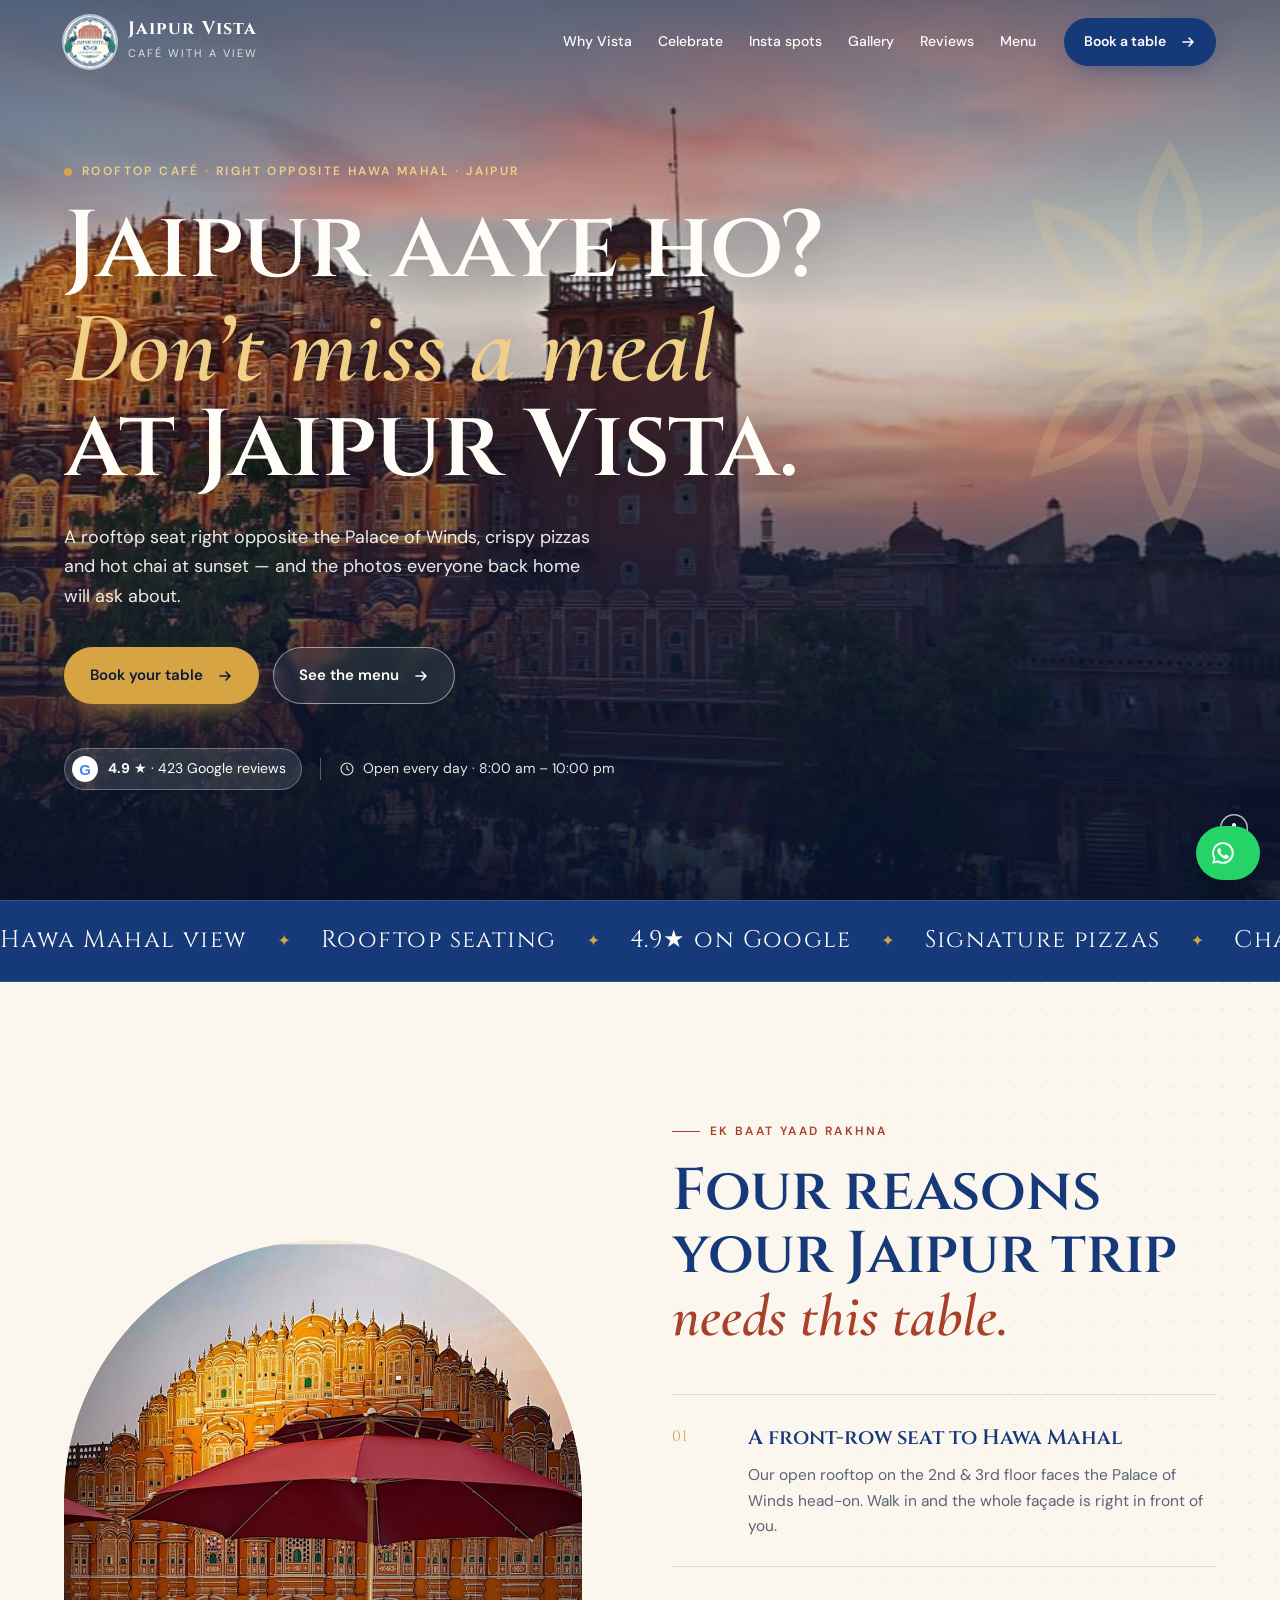
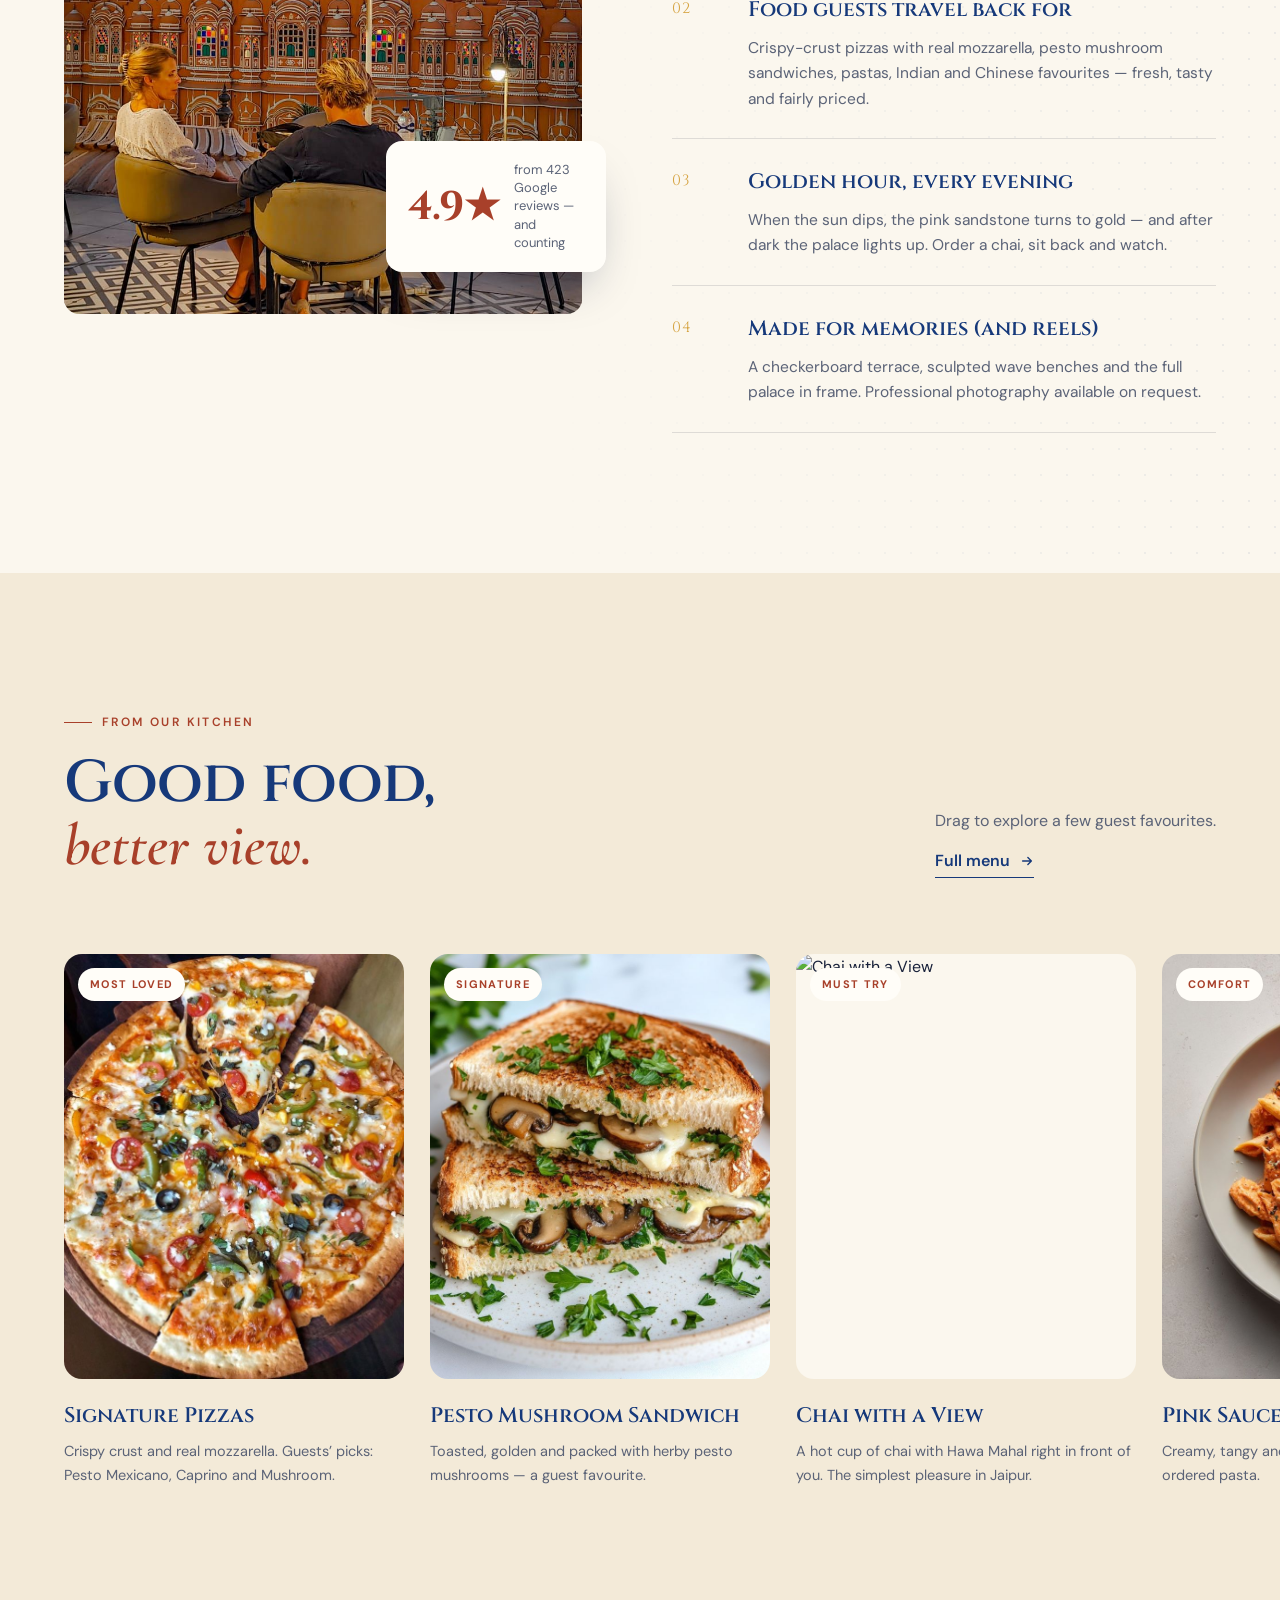
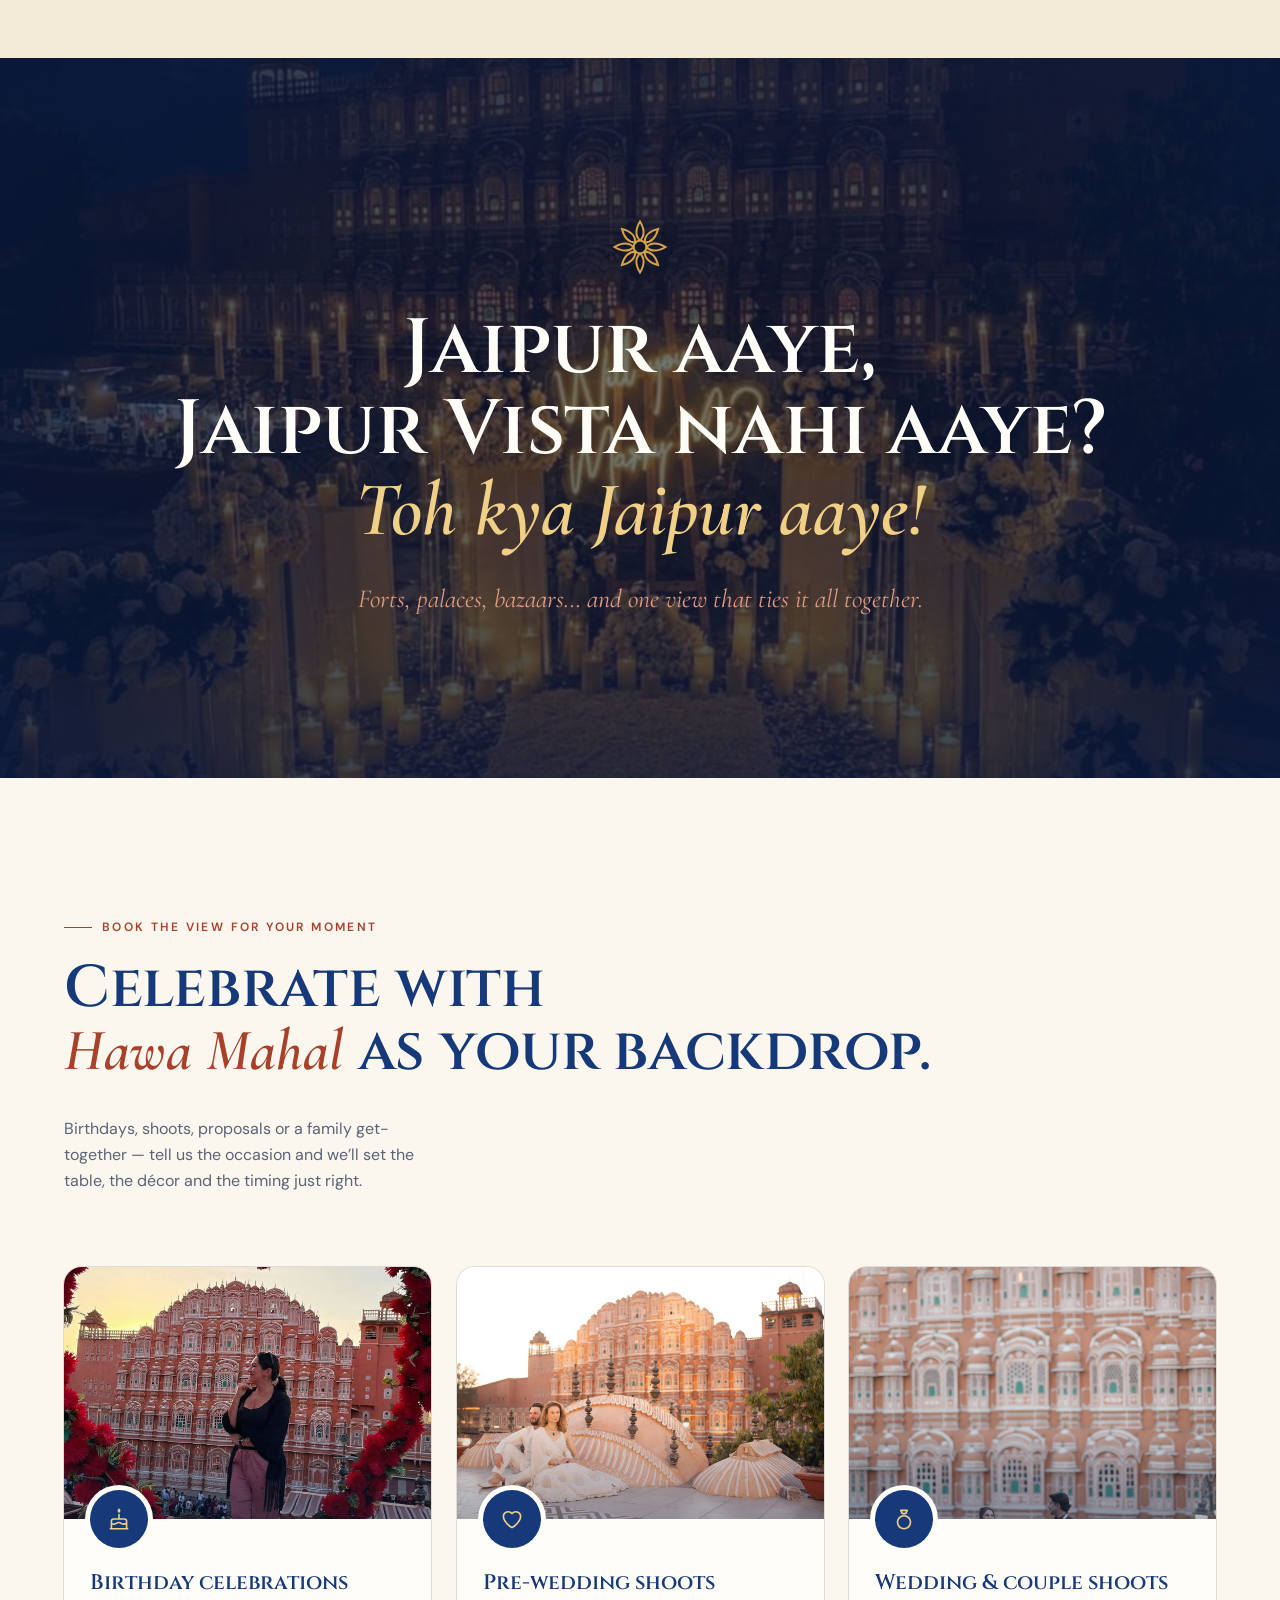
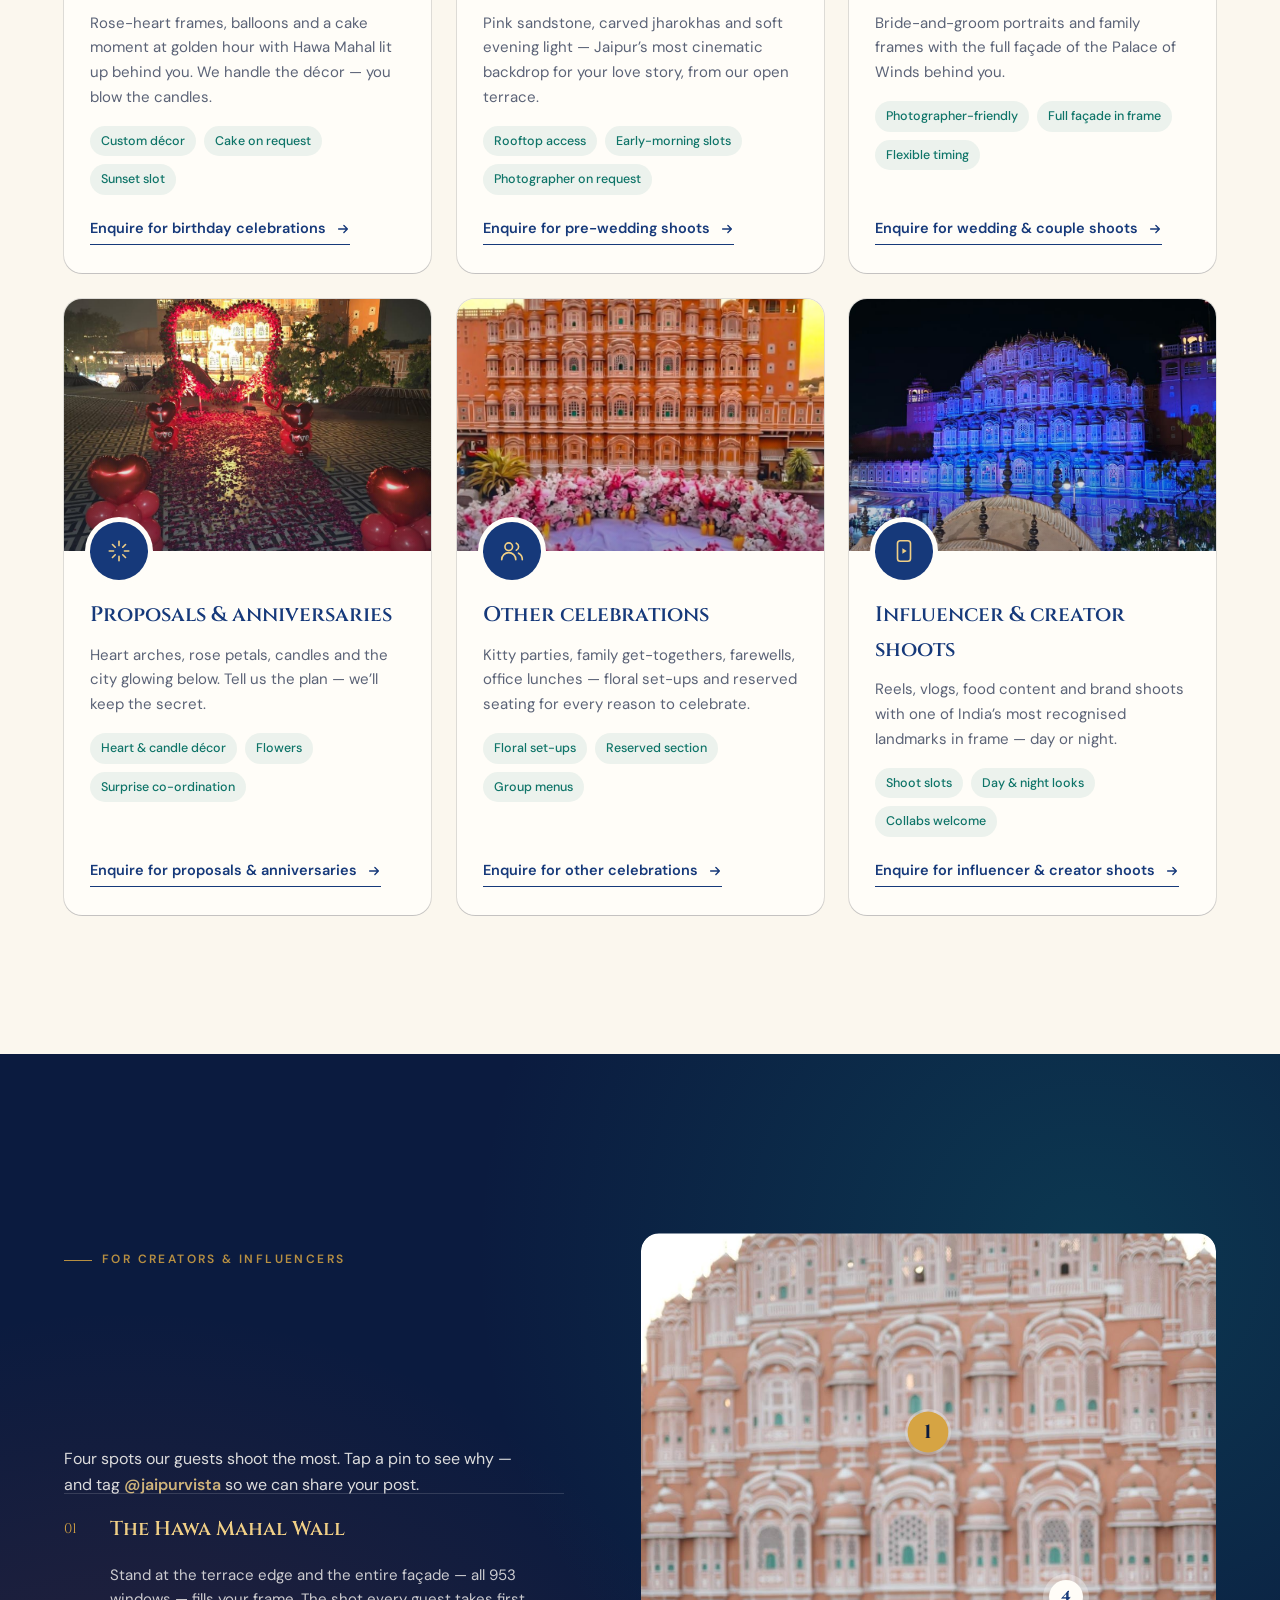
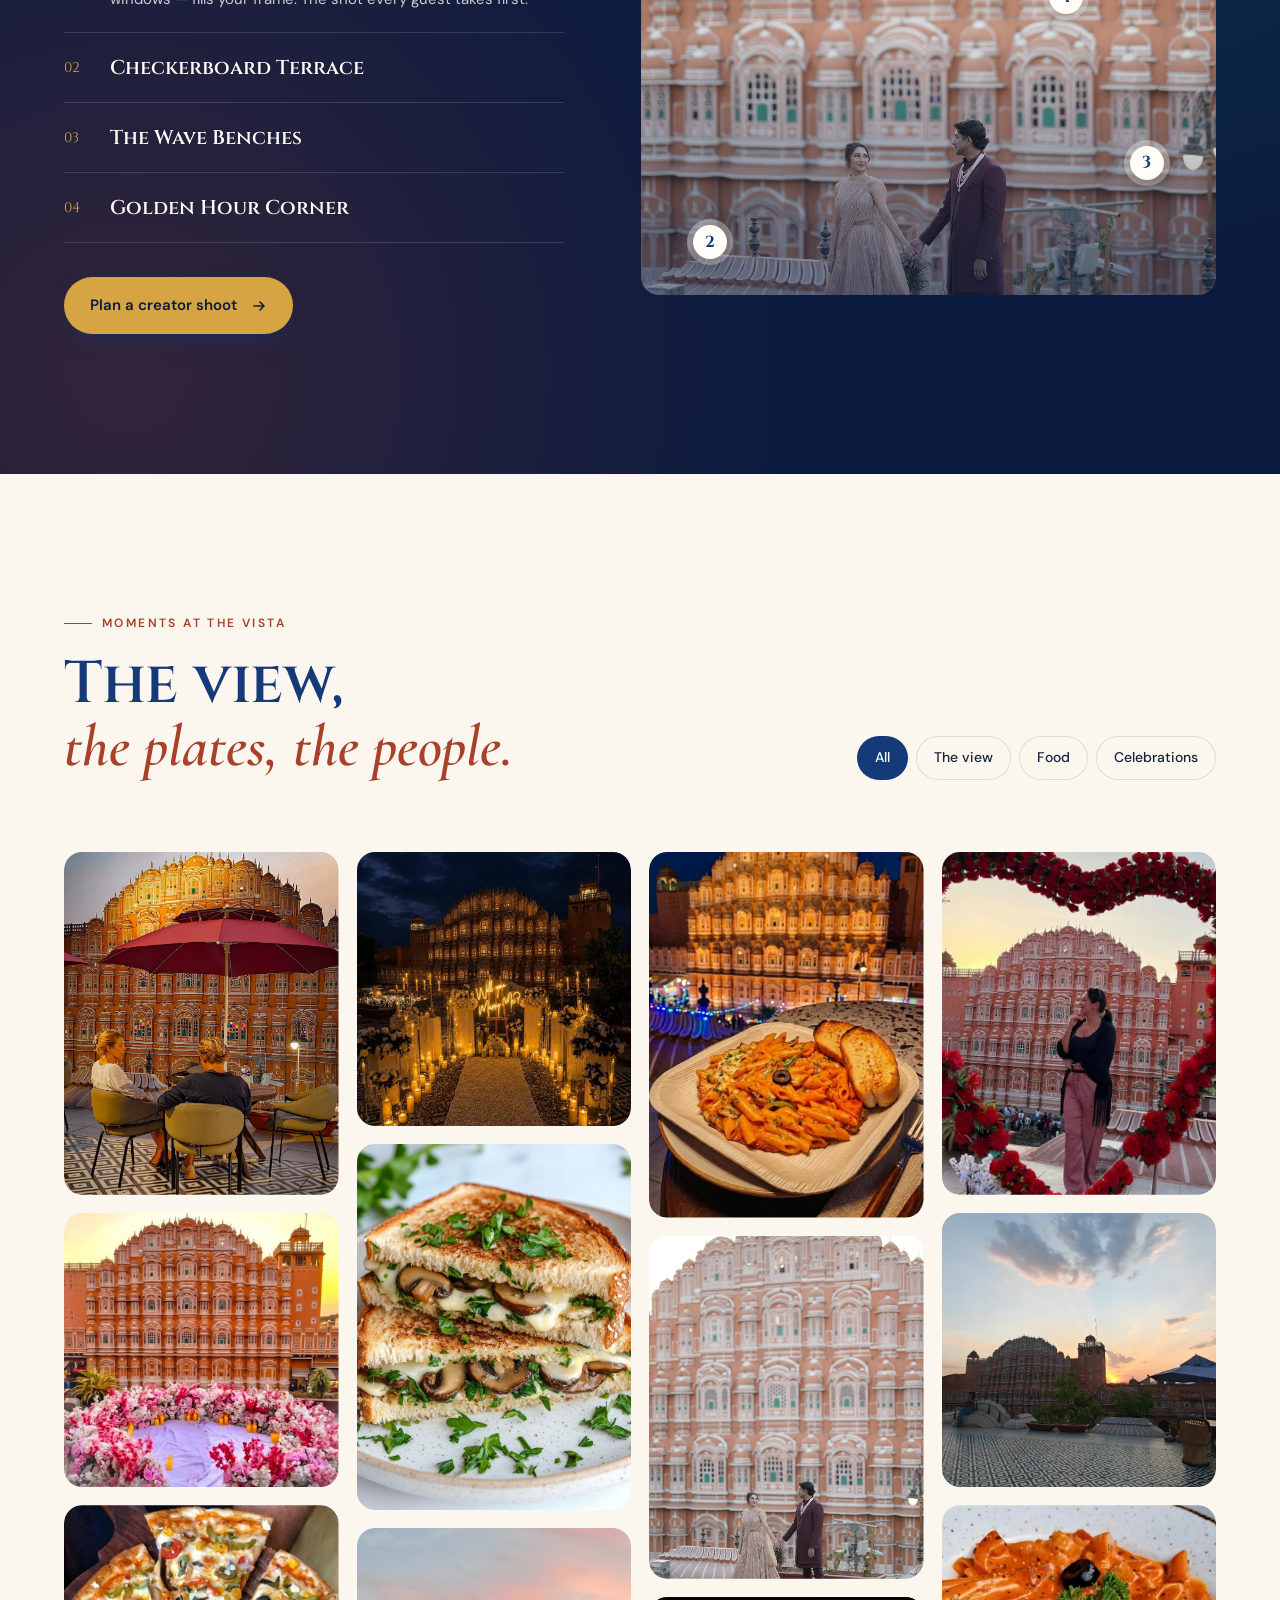
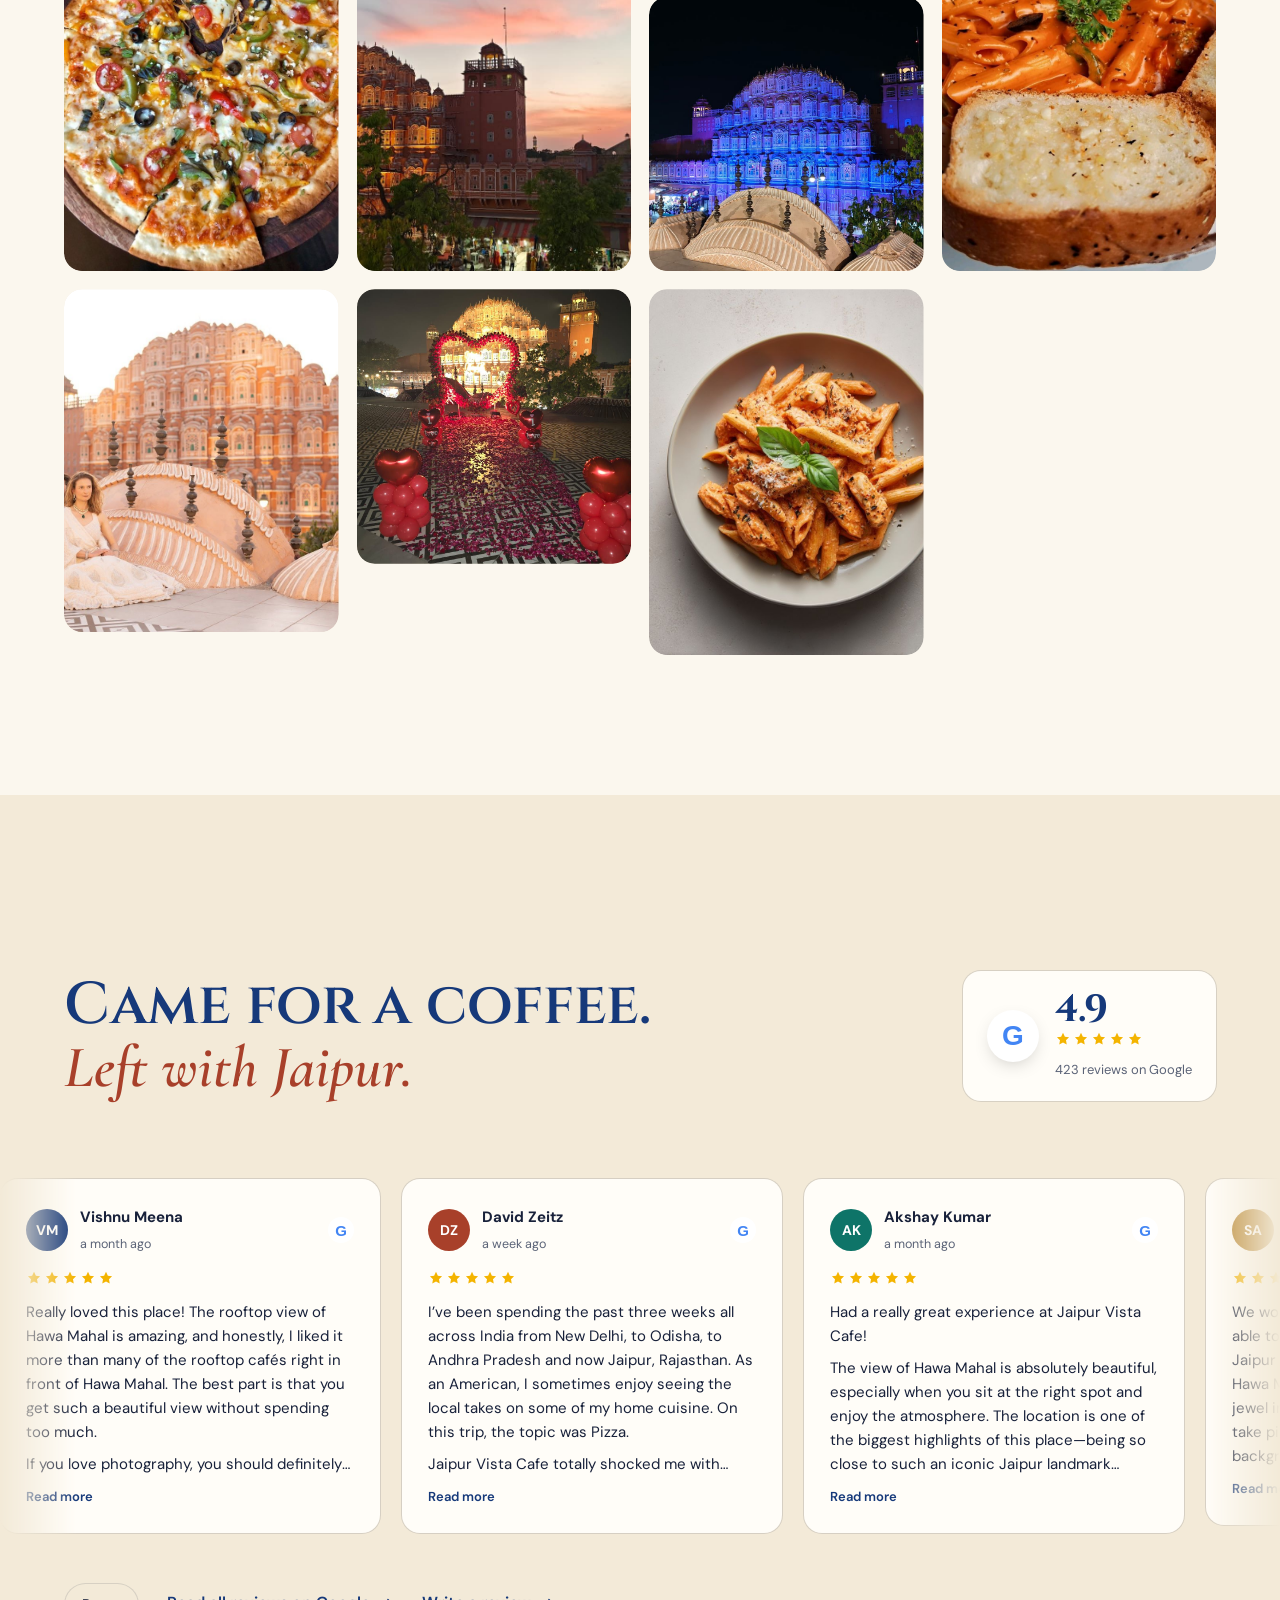
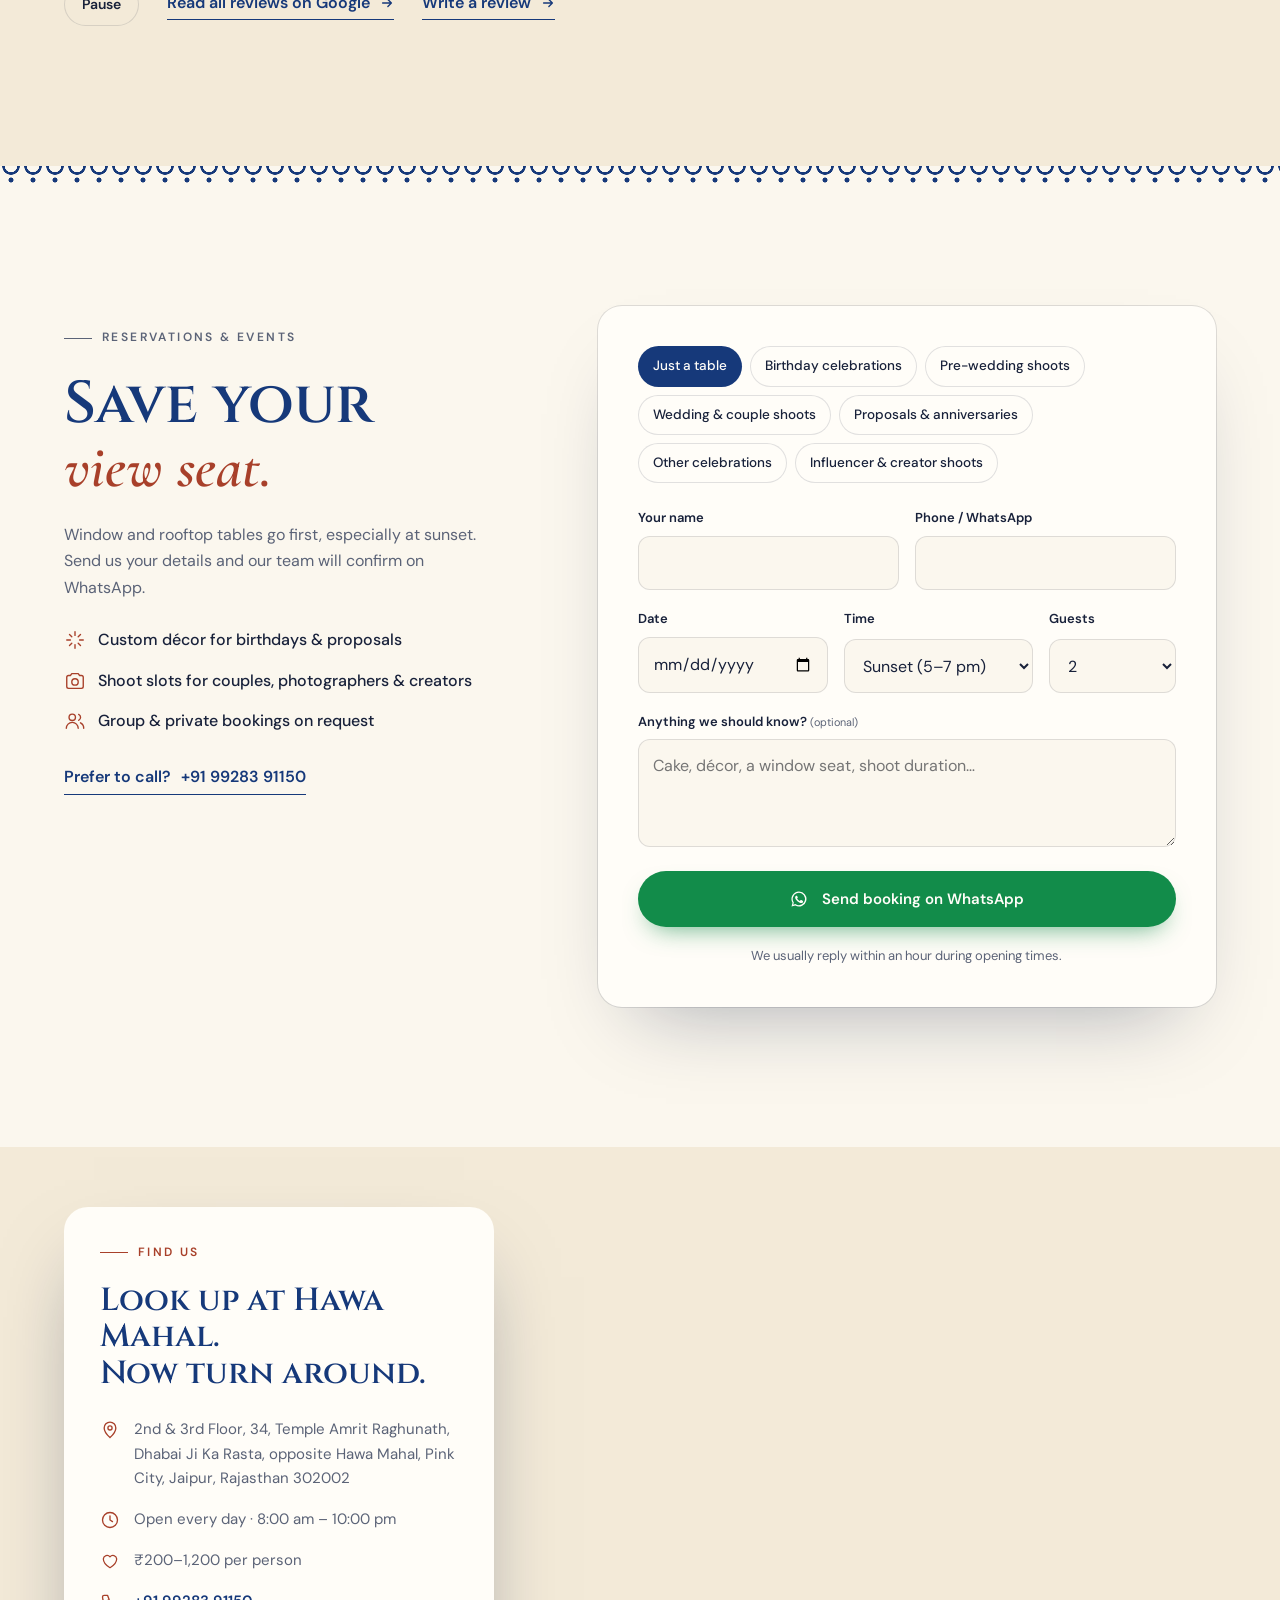
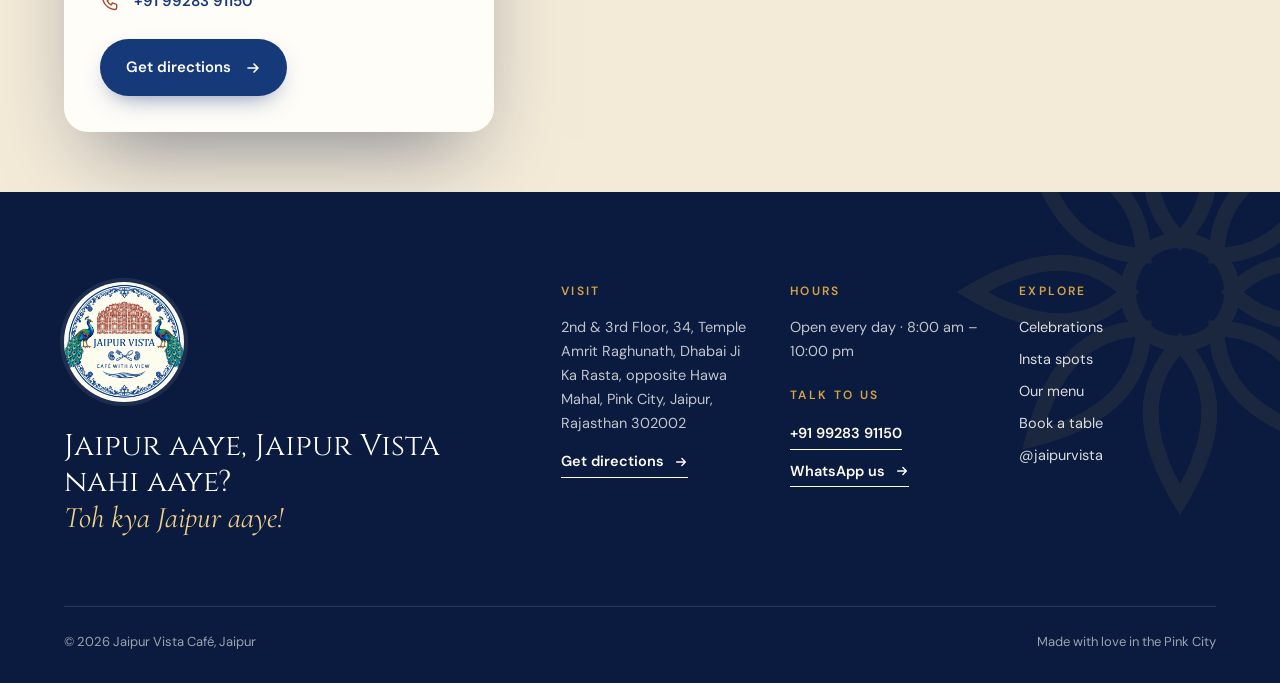
==== index.html @ 12a16da1 "Use real Google reviews, owner photos and café details - 4.9 rating from 423 Google reviews, 12 gues" ====
<!doctype html>
<html lang="en">
<head>
<meta charset="utf-8">
<meta name="viewport" content="width=device-width,initial-scale=1">
<title>Jaipur Vista Café | Café with a View, Opposite Hawa Mahal, Jaipur</title>
<meta name="description" content="Jaipur Vista Café — rated 4.9★ by 423 Google reviewers. A rooftop café right opposite Hawa Mahal with pizzas, pasta, Indian & Chinese food, chai, and set-ups for birthdays, proposals, pre-wedding & wedding shoots. Open daily 8 am–10 pm.">
<meta name="theme-color" content="#16397a">
<meta property="og:title" content="Jaipur Vista — Café with a View">
<meta property="og:description" content="Jaipur aaye ho? Don't miss a meal opposite Hawa Mahal at Jaipur Vista.">
<meta property="og:image" content="https://jaipur-vista.vercel.app/assets/photos/view-terrace.jpg">
<link rel="icon" href="assets/logo.jpg">
<link rel="preconnect" href="https://fonts.googleapis.com"><link rel="preconnect" href="https://fonts.gstatic.com" crossorigin>
<link href="https://fonts.googleapis.com/css2?family=Cinzel:wght@500;600;700&family=Cormorant+Garamond:ital,wght@0,500;1,500;1,600&family=DM+Sans:opsz,wght@9..40,400;9..40,500;9..40,600;9..40,700&display=swap" rel="stylesheet">
<link rel="stylesheet" href="style.css">
<script type="application/ld+json">{"@context":"https://schema.org","@type":"CafeOrCoffeeShop","name":"Jaipur Vista Cafe","slogan":"Café with a view","url":"https://jaipur-vista.vercel.app/","telephone":"+91-99283-91150","priceRange":"₹200–1,200","image":"https://jaipur-vista.vercel.app/assets/photos/view-rooftop.jpg","address":{"@type":"PostalAddress","streetAddress":"2nd & 3rd Floor, 34, Temple Amrit Raghunath, Dhabai Ji Ka Rasta, opposite Hawa Mahal","addressLocality":"Jaipur","addressRegion":"Rajasthan","postalCode":"302002","addressCountry":"IN"},"openingHours":"Mo-Su 08:00-22:00","servesCuisine":["Pizza","Italian","Indian","Chinese","Café"],"aggregateRating":{"@type":"AggregateRating","ratingValue":"4.9","reviewCount":"423"}}</script>
</head>
<body data-page="home">

<!-- preloader -->
<div class="loader" aria-hidden="true">
 <div class="loader-in">
  <svg class="loader-ring" viewBox="0 0 120 120"><circle cx="60" cy="60" r="56"/></svg>
  <img src="assets/logo.jpg" alt="">
 </div>
 <p>Padharo mhare des</p>
</div>

<header id="site-header"></header>

<main id="main">

<!-- ============ HERO ============ -->
<section class="hero" aria-labelledby="hero-h">
 <div class="hero-bg" data-speed="-0.25"><img src="assets/photos/view-sunset.jpg" alt="Hawa Mahal at sunset, the view from Jaipur Vista’s rooftop" fetchpriority="high"></div>
 <div class="hero-shade"></div>
 <svg class="hero-motif" aria-hidden="true"><use href="#i-motif"/></svg>
 <div class="wrap hero-in">
  <p class="eyebrow hero-eyebrow"><span class="dot"></span>Rooftop café · Right opposite Hawa Mahal · Jaipur</p>
  <h1 id="hero-h" class="hero-title split">Jaipur aaye ho?<br><em>Don’t miss a meal</em><br>at Jaipur Vista.</h1>
  <p class="hero-lede">A rooftop seat right opposite the Palace of Winds, crispy pizzas and hot chai at sunset — and the photos everyone back home will ask about.</p>
  <div class="hero-ctas">
   <a class="btn btn-gold" href="#book">Book your table <svg class="arrow"><use href="#i-arrow"/></svg></a>
   <a class="btn btn-ghost" href="menu.html">See the menu <svg class="arrow"><use href="#i-arrow"/></svg></a>
  </div>
  <div class="hero-meta">
   <a class="g-chip" id="g-chip" target="_blank" rel="noopener"><span class="g-logo" aria-hidden="true">G</span><span id="g-chip-txt">Loved on Google — read reviews</span></a>
   <span class="hero-meta-sep"></span>
   <span><svg width="16" height="16" aria-hidden="true"><use href="#i-clock"/></svg><span data-c="hours"></span></span>
  </div>
 </div>
 <a class="scroll-cue" href="#dont-miss" aria-label="Scroll to learn more"><span></span></a>
</section>

<!-- ============ MARQUEE ============ -->
<div class="marquee" aria-hidden="true"><div class="marquee-track">
 <span>Hawa Mahal view</span><i>✦</i><span>Rooftop seating</span><i>✦</i><span>4.9★ on Google</span><i>✦</i><span>Signature pizzas</span><i>✦</i><span>Chai at sunset</span><i>✦</i><span>Birthday celebrations</span><i>✦</i><span>Pre-wedding shoots</span><i>✦</i><span>Creator-friendly spots</span><i>✦</i>
 <span>Hawa Mahal view</span><i>✦</i><span>Rooftop seating</span><i>✦</i><span>4.9★ on Google</span><i>✦</i><span>Signature pizzas</span><i>✦</i><span>Chai at sunset</span><i>✦</i><span>Birthday celebrations</span><i>✦</i><span>Pre-wedding shoots</span><i>✦</i><span>Creator-friendly spots</span><i>✦</i>
</div></div>

<!-- ============ DON'T MISS ============ -->
<section id="dont-miss" class="sec dont-miss" aria-labelledby="dm-h">
 <div class="wrap dm-grid">
  <div class="dm-visual">
   <div class="arch reveal-img"><img data-speed="0.06" src="assets/photos/view-rooftop.jpg" alt="Guests at a rooftop table at Jaipur Vista with Hawa Mahal behind them" loading="lazy"></div>
   <a class="dm-badge reveal" id="dm-badge" target="_blank" rel="noopener"><b>4.9★</b><span>from 423 Google reviews — and counting</span></a>
  </div>
  <div class="dm-copy">
   <p class="eyebrow reveal">Ek baat yaad rakhna</p>
   <h2 id="dm-h" class="h2 split">Four reasons<br>your Jaipur trip<br><em>needs this table.</em></h2>
   <ol class="reasons">
    <li class="reveal"><span class="num">01</span><div><h3>A front-row seat to Hawa Mahal</h3><p>Our open rooftop on the 2nd &amp; 3rd floor faces the Palace of Winds head-on. Walk in and the whole façade is right in front of you.</p></div></li>
    <li class="reveal"><span class="num">02</span><div><h3>Food guests travel back for</h3><p>Crispy-crust pizzas with real mozzarella, pesto mushroom sandwiches, pastas, Indian and Chinese favourites — fresh, tasty and fairly priced.</p></div></li>
    <li class="reveal"><span class="num">03</span><div><h3>Golden hour, every evening</h3><p>When the sun dips, the pink sandstone turns to gold — and after dark the palace lights up. Order a chai, sit back and watch.</p></div></li>
    <li class="reveal"><span class="num">04</span><div><h3>Made for memories (and reels)</h3><p>A checkerboard terrace, sculpted wave benches and the full palace in frame. Professional photography available on request.</p></div></li>
   </ol>
  </div>
 </div>
</section>

<!-- ============ SIGNATURE PLATES ============ -->
<section class="sec plates" aria-labelledby="pl-h">
 <div class="wrap sec-head">
  <div><p class="eyebrow reveal">From our kitchen</p><h2 id="pl-h" class="h2 split">Good food,<br><em>better view.</em></h2></div>
  <div class="sec-head-side reveal"><p>Drag to explore a few guest favourites.</p><a class="link" href="menu.html">Full menu <svg class="arrow"><use href="#i-arrow"/></svg></a></div>
 </div>
 <div class="rail" id="rail" tabindex="0" aria-label="Signature dishes, scrollable"></div>
</section>

<!-- ============ VIEW QUOTE BAND ============ -->
<section class="band" aria-label="Our promise">
 <div class="band-bg" data-speed="-0.12"><img src="assets/photos/view-night.jpg" alt="" loading="lazy"></div>
 <div class="band-shade"></div>
 <div class="wrap band-in">
  <svg class="band-motif" aria-hidden="true"><use href="#i-motif"/></svg>
  <p class="band-q split">Jaipur aaye,<br>Jaipur Vista nahi aaye?<br><em>Toh kya Jaipur aaye!</em></p>
  <p class="band-sub reveal">Forts, palaces, bazaars… and one view that ties it all together.</p>
 </div>
</section>

<!-- ============ CELEBRATE ============ -->
<section id="celebrate" class="sec celebrate" aria-labelledby="ce-h">
 <div class="wrap">
  <div class="sec-head">
   <div><p class="eyebrow reveal">Book the view for your moment</p><h2 id="ce-h" class="h2 split">Celebrate with<br><em>Hawa Mahal</em> as your backdrop.</h2></div>
   <p class="sec-head-side reveal">Birthdays, shoots, proposals or a family get-together — tell us the occasion and we’ll set the table, the décor and the timing just right.</p>
  </div>
  <div class="events" id="events"></div>
 </div>
</section>

<!-- ============ INSTA SPOTS ============ -->
<section id="insta-spots" class="sec spots" aria-labelledby="sp-h">
 <div class="wrap spots-grid">
  <div class="spots-copy">
   <p class="eyebrow reveal">For creators &amp; influencers</p>
   <h2 id="sp-h" class="h2 split">Our <em>influencer</em><br>points.</h2>
   <p class="reveal">Four spots our guests shoot the most. Tap a pin to see why — and tag <a class="ig-tag" id="ig-tag" target="_blank" rel="noopener"></a> so we can share your post.</p>
   <ul class="spot-list" id="spot-list"></ul>
   <a class="btn reveal" data-wa="Hi Jaipur Vista! I'm a content creator and would like to plan a shoot / collaboration at the café." >Plan a creator shoot <svg class="arrow"><use href="#i-arrow"/></svg></a>
  </div>
  <div class="spots-map reveal-img">
   <img src="assets/photos/view-daylight.jpg" alt="A couple posing on Jaipur Vista’s terrace with the full Hawa Mahal façade behind, with numbered photo spots" loading="lazy">
   <div id="pins"></div>
  </div>
 </div>
</section>

<!-- ============ GALLERY ============ -->
<section id="gallery" class="sec gallery" aria-labelledby="ga-h">
 <div class="wrap">
  <div class="sec-head">
   <div><p class="eyebrow reveal">Moments at the Vista</p><h2 id="ga-h" class="h2 split">The view,<br><em>the plates, the people.</em></h2></div>
   <div class="filters reveal" role="tablist" aria-label="Filter photos">
    <button role="tab" aria-selected="true" data-f="all">All</button><button role="tab" aria-selected="false" data-f="view">The view</button><button role="tab" aria-selected="false" data-f="food">Food</button><button role="tab" aria-selected="false" data-f="celebrate">Celebrations</button>
   </div>
  </div>
  <div class="masonry" id="masonry"></div>
 </div>
</section>

<!-- ============ REVIEWS ============ -->
<section id="reviews" class="sec reviews" aria-labelledby="rv-h">
 <div class="wrap">
  <div class="sec-head">
   <div><p class="eyebrow reveal">Google reviews</p><h2 id="rv-h" class="h2 split">Came for a coffee.<br><em>Left with Jaipur.</em></h2></div>
   <div class="g-summary reveal" id="g-summary"></div>
  </div>
 </div>
 <div class="rv-viewport"><div class="rv-track" id="rv-track"></div></div>
 <div class="wrap rv-actions reveal">
  <button class="rv-btn" id="rv-pause" aria-pressed="false">Pause</button>
  <a class="link" id="rv-all" target="_blank" rel="noopener">Read all reviews on Google <svg class="arrow"><use href="#i-arrow"/></svg></a>
  <a class="link" id="rv-write" target="_blank" rel="noopener">Write a review <svg class="arrow"><use href="#i-arrow"/></svg></a>
 </div>
</section>

<!-- ============ BOOKING ============ -->
<section id="book" class="sec book" aria-labelledby="bk-h">
 <div class="wrap book-grid">
  <div class="book-copy">
   <p class="eyebrow reveal">Reservations &amp; events</p>
   <h2 id="bk-h" class="h2 split">Save your<br><em>view seat.</em></h2>
   <p class="reveal">Window and rooftop tables go first, especially at sunset. Send us your details and our team will confirm on WhatsApp.</p>
   <ul class="book-points reveal">
    <li><svg aria-hidden="true"><use href="#i-sparkle"/></svg>Custom décor for birthdays &amp; proposals</li>
    <li><svg aria-hidden="true"><use href="#i-camera"/></svg>Shoot slots for couples, photographers &amp; creators</li>
    <li><svg aria-hidden="true"><use href="#i-users"/></svg>Group &amp; private bookings on request</li>
   </ul>
   <a class="link reveal" id="book-call">Prefer to call? <span data-c="phone"></span></a>
  </div>
  <form class="book-form reveal" id="book-form" novalidate>
   <div class="occasions" role="radiogroup" aria-label="Occasion" id="occasions"></div>
   <div class="row2">
    <label class="fld"><span>Your name</span><input name="name" autocomplete="name" required></label>
    <label class="fld"><span>Phone / WhatsApp</span><input name="phone" type="tel" autocomplete="tel" inputmode="tel" required></label>
   </div>
   <div class="row3">
    <label class="fld"><span>Date</span><input name="date" type="date" required></label>
    <label class="fld"><span>Time</span><select name="time"><option>Breakfast (8–11 am)</option><option>Lunch (12–3 pm)</option><option selected>Sunset (5–7 pm)</option><option>Dinner (7–10 pm)</option></select></label>
    <label class="fld"><span>Guests</span><select name="guests"><option>1</option><option selected>2</option><option>3–4</option><option>5–8</option><option>9–15</option><option>15+</option></select></label>
   </div>
   <label class="fld"><span>Anything we should know? <small>(optional)</small></span><textarea name="notes" rows="3" placeholder="Cake, décor, a window seat, shoot duration…"></textarea></label>
   <button class="btn btn-full" type="submit"><svg width="18" height="18" aria-hidden="true"><use href="#i-wa"/></svg>Send booking on WhatsApp</button>
   <p class="form-note" id="form-note" role="status" aria-live="polite">We usually reply within an hour during opening times.</p>
  </form>
 </div>
</section>

<!-- ============ VISIT ============ -->
<section id="visit" class="visit" aria-labelledby="vi-h">
 <div class="visit-map"><iframe id="map" title="Map showing Jaipur Vista Café opposite Hawa Mahal" loading="lazy" referrerpolicy="no-referrer-when-downgrade"></iframe></div>
 <div class="visit-card reveal">
  <p class="eyebrow">Find us</p>
  <h2 id="vi-h" class="h3">Look up at Hawa Mahal.<br>Now turn around.</h2>
  <div class="vrow"><svg aria-hidden="true"><use href="#i-pin"/></svg><p data-c="address"></p></div>
  <div class="vrow"><svg aria-hidden="true"><use href="#i-clock"/></svg><p data-c="hours"></p></div>
  <div class="vrow"><svg aria-hidden="true"><use href="#i-heart"/></svg><p data-c="priceRange"></p></div>
  <div class="vrow"><svg aria-hidden="true"><use href="#i-phone"/></svg><p><a id="tel" data-c="phone"></a></p></div>
  <a class="btn" id="dir" target="_blank" rel="noopener">Get directions <svg class="arrow"><use href="#i-arrow"/></svg></a>
 </div>
</section>

</main>

<footer id="site-footer"></footer>

<!-- lightbox -->
<div class="lightbox" id="lightbox" role="dialog" aria-modal="true" aria-label="Photo viewer" hidden>
 <button class="lb-close" aria-label="Close"><svg><use href="#i-close"/></svg></button>
 <button class="lb-nav lb-prev" aria-label="Previous photo"><svg><use href="#i-arrow"/></svg></button>
 <figure><img alt=""><figcaption></figcaption></figure>
 <button class="lb-nav lb-next" aria-label="Next photo"><svg><use href="#i-arrow"/></svg></button>
</div>

<script src="data.js"></script>
<script src="site.js"></script>
<script src="home.js"></script>
</body>
</html>
---- style.css ----
/* =========================================================
   JAIPUR VISTA — brand styles
   Colours taken from the logo: royal pottery blue, Hawa Mahal
   terracotta, peacock teal, gold and ivory.
   ========================================================= */
:root{
 --cream:#fbf7ee; --paper:#f3ead8; --ivory:#fffdf8;
 --ink:#18213a; --muted:#5b6377; --line:rgba(24,33,58,.13);
 --blue:#16397a; --blue-2:#1f51a6; --navy:#0b1b3f;
 --terra:#a8402a; --pink:#e09a80; --teal:#0e7468; --peacock:#0f8f86; --gold:#d6a443; --gold-2:#f0cf86;
 --serif:"Cinzel",Georgia,serif; --italic:"Cormorant Garamond",Georgia,serif; --sans:"DM Sans",system-ui,sans-serif;
 --ease:cubic-bezier(.2,.75,.2,1); --r:18px;
 --pad:clamp(80px,11vw,140px);
}
*{box-sizing:border-box;margin:0;padding:0}
html{scroll-behavior:smooth;-webkit-text-size-adjust:100%}
body{font-family:var(--sans);background:var(--cream);color:var(--ink);line-height:1.65;font-size:16px;-webkit-font-smoothing:antialiased;overflow-x:hidden}
body.lock{overflow:hidden}
img{display:block;max-width:100%}
a{color:inherit;text-decoration:none}
button{font:inherit;color:inherit;background:none;border:0;cursor:pointer}
:focus-visible{outline:2px solid var(--gold);outline-offset:3px;border-radius:4px}
.wrap{max-width:1200px;margin:0 auto;padding:0 24px}
.sec{padding:var(--pad) 0;position:relative}
.skip-link{position:absolute;left:-999px;top:12px;z-index:200;background:var(--ivory);color:var(--blue);padding:10px 16px;border-radius:8px}.skip-link:focus{left:16px}

/* ---------- type ---------- */
.eyebrow{font-size:12px;font-weight:600;letter-spacing:.2em;text-transform:uppercase;color:var(--terra);margin-bottom:20px;display:flex;align-items:center;gap:10px}
.eyebrow::before{content:"";width:28px;height:1px;background:currentColor}
.h2{font-family:var(--serif);font-weight:600;font-size:clamp(34px,4.6vw,60px);line-height:1.06;letter-spacing:-.005em;color:var(--blue)}
.h2 em,.hero-title em,.band-q em,.h3 em{font-family:var(--italic);font-style:italic;font-weight:600;color:var(--terra);letter-spacing:0;text-transform:none}
.h3{font-family:var(--serif);font-weight:600;font-size:clamp(24px,2.6vw,32px);line-height:1.15;color:var(--blue)}
.sec-head{display:flex;justify-content:space-between;align-items:flex-end;gap:32px;margin-bottom:clamp(40px,6vw,72px);flex-wrap:wrap}
.sec-head-side{max-width:380px;color:var(--muted)}
.sec-head-side p{margin-bottom:14px}

/* ---------- buttons & links ---------- */
.btn{display:inline-flex;align-items:center;justify-content:center;gap:14px;background:var(--blue);color:var(--ivory);font-weight:600;font-size:15px;padding:16px 26px;border-radius:999px;transition:background .3s,box-shadow .3s,transform .35s var(--ease);box-shadow:0 10px 26px -12px rgba(22,57,122,.7);white-space:nowrap}
.btn:hover{background:var(--blue-2)}
.btn .arrow{width:16px;height:16px;transition:transform .3s var(--ease)}
.btn:hover .arrow{transform:translateX(4px)}
.btn-gold{background:var(--gold);color:var(--navy);box-shadow:0 12px 30px -12px rgba(214,164,67,.8)}.btn-gold:hover{background:var(--gold-2)}
.btn-ghost{background:rgba(255,253,248,.08);color:var(--ivory);box-shadow:inset 0 0 0 1px rgba(255,253,248,.5);backdrop-filter:blur(4px)}.btn-ghost:hover{background:rgba(255,253,248,.18)}
.btn-sm{padding:12px 20px;font-size:14px}
.btn-full{width:100%}
.link{display:inline-flex;align-items:center;gap:10px;font-weight:600;color:var(--blue);background:linear-gradient(currentColor,currentColor) 0 100%/100% 1px no-repeat;padding-bottom:4px;transition:background-size .4s var(--ease)}
.link:hover{background-size:0 1px;background-position:100% 100%}
.link .arrow{width:14px;height:14px;transition:transform .3s var(--ease)}.link:hover .arrow{transform:translateX(4px)}
.arrow{width:14px;height:14px;flex:none}

/* ---------- preloader ---------- */
.loader{position:fixed;inset:0;z-index:300;background:var(--cream);display:grid;place-content:center;justify-items:center;gap:22px;transition:clip-path 1s var(--ease) .1s}
.loader-in{position:relative;width:150px;height:150px}
.loader-in img{position:absolute;inset:14px;width:122px;height:122px;border-radius:50%;object-fit:cover;animation:pop .9s var(--ease) both}
.loader-ring{position:absolute;inset:0;transform:rotate(-90deg)}
.loader-ring circle{fill:none;stroke:var(--blue);stroke-width:2;stroke-dasharray:352;stroke-dashoffset:352;animation:ring 1.6s var(--ease) forwards}
.loader p{font-family:var(--italic);font-style:italic;font-size:22px;color:var(--terra);animation:fadeUp .8s var(--ease) .4s both}
body.ready .loader{clip-path:inset(0 0 100% 0)}
@keyframes ring{to{stroke-dashoffset:0}}
@keyframes pop{from{transform:scale(.6);opacity:0}}
@keyframes fadeUp{from{transform:translateY(14px);opacity:0}}

/* ---------- header ---------- */
#site-header{position:fixed;inset:0 0 auto;z-index:100;color:var(--ivory);transition:background .4s,color .4s,box-shadow .4s}
#site-header.scrolled,body[data-page=menu] #site-header.scrolled{background:rgba(251,247,238,.94);backdrop-filter:blur(10px);color:var(--ink);box-shadow:0 1px 0 var(--line)}
.progress{position:absolute;left:0;right:0;bottom:0;height:2px;background:linear-gradient(90deg,var(--terra),var(--gold),var(--peacock));transform-origin:0 50%;transform:scaleX(0)}
.head-in{display:flex;align-items:center;gap:28px;height:84px;transition:height .4s}
.scrolled .head-in{height:70px}
.brand{display:flex;align-items:center;gap:12px;margin-right:auto}
.brand img{width:52px;height:52px;border-radius:50%;object-fit:cover;box-shadow:0 0 0 2px rgba(255,253,248,.6);transition:width .4s,height .4s}
.scrolled .brand img{width:44px;height:44px;box-shadow:0 0 0 1px var(--line)}
.brand b{display:block;font-family:var(--serif);font-size:18px;letter-spacing:.06em;line-height:1.1}
.brand small{font-size:11px;letter-spacing:.18em;text-transform:uppercase;opacity:.8}
.desktop-nav{display:flex;gap:26px}
.desktop-nav a{font-size:14px;font-weight:500;position:relative;padding:6px 0}
.desktop-nav a::after{content:"";position:absolute;left:0;right:0;bottom:0;height:1px;background:currentColor;transform:scaleX(0);transform-origin:right;transition:transform .35s var(--ease)}
.desktop-nav a:hover::after,.desktop-nav a[aria-current]::after{transform:scaleX(1);transform-origin:left}
.menu-toggle{display:none;width:46px;height:46px;border-radius:50%;box-shadow:inset 0 0 0 1px currentColor;position:relative}
.menu-toggle span{position:absolute;left:14px;right:14px;height:1.6px;background:currentColor;transition:transform .35s var(--ease)}
.menu-toggle span:first-child{top:19px}.menu-toggle span:last-child{top:26px}
.nav-open .menu-toggle span:first-child{transform:translateY(3.5px) rotate(45deg)}
.nav-open .menu-toggle span:last-child{transform:translateY(-3.5px) rotate(-45deg)}
.mobile-nav{position:fixed;inset:0;z-index:-1;background:var(--navy);color:var(--ivory);display:flex;flex-direction:column;justify-content:center;gap:6px;padding:100px 28px 40px;clip-path:circle(0 at calc(100% - 46px) 42px);transition:clip-path .7s var(--ease);visibility:hidden}
.mobile-nav a{font-family:var(--serif);font-size:28px;padding:8px 0;opacity:0;transform:translateY(16px);transition:.5s var(--ease)}
.mobile-nav .btn{font-family:var(--sans);font-size:16px;margin-top:22px;align-self:flex-start}
.nav-open .mobile-nav{clip-path:circle(150% at calc(100% - 46px) 42px);visibility:visible}
.nav-open .mobile-nav a{opacity:1;transform:none}
.nav-open .mobile-nav a:nth-child(2){transition-delay:.05s}.nav-open .mobile-nav a:nth-child(3){transition-delay:.1s}.nav-open .mobile-nav a:nth-child(4){transition-delay:.15s}.nav-open .mobile-nav a:nth-child(5){transition-delay:.2s}.nav-open .mobile-nav a:nth-child(6){transition-delay:.25s}.nav-open .mobile-nav a:nth-child(7){transition-delay:.3s}
#site-header.nav-open{color:var(--ivory);background:transparent;box-shadow:none;backdrop-filter:none}

/* ---------- reveal animations ---------- */
.reveal{opacity:0;transform:translateY(34px);transition:opacity .9s var(--ease),transform .9s var(--ease);transition-delay:calc(var(--i,0)*.08s)}
.reveal.in{opacity:1;transform:none}
.reveal-img{clip-path:inset(12% 6% 12% 6% round var(--r));opacity:0;transition:clip-path 1.2s var(--ease),opacity .8s;transition-delay:calc(var(--i,0)*.07s)}
.reveal-img.in{clip-path:inset(0 0 0 0 round var(--r));opacity:1}
.split .ln{display:block;overflow:hidden;padding-bottom:.08em;margin-bottom:-.08em}
.split .lw{display:inline-block;transform:translateY(105%);transition:transform 1.1s var(--ease);transition-delay:var(--d)}
.split.in .lw{transform:none}

/* ---------- hero ---------- */
.hero{position:relative;min-height:100svh;display:flex;align-items:flex-end;color:var(--ivory);overflow:hidden;background:var(--navy)}
.hero-bg{position:absolute;inset:-8% 0;will-change:transform}
.hero-bg img{width:100%;height:100%;object-fit:cover;animation:kenburns 22s ease-out both}
@keyframes kenburns{from{transform:scale(1.18)}to{transform:scale(1.02)}}
.hero-shade{position:absolute;inset:0;background:linear-gradient(180deg,rgba(11,27,63,.55) 0%,rgba(11,27,63,.1) 35%,rgba(11,27,63,.55) 65%,rgba(8,18,44,.92) 100%)}
.hero-motif{position:absolute;right:-120px;top:12%;width:460px;height:460px;color:var(--gold-2);opacity:.16;animation:spin 80s linear infinite}
@keyframes spin{to{transform:rotate(360deg)}}
.hero-in{position:relative;padding-top:150px;padding-bottom:clamp(70px,9vw,110px);width:100%}
.hero-eyebrow{color:var(--gold-2)}
.hero-eyebrow::before{display:none}
.hero-eyebrow .dot{width:8px;height:8px;border-radius:50%;background:var(--gold);box-shadow:0 0 0 0 rgba(214,164,67,.7);animation:pulse 2.2s infinite}
@keyframes pulse{70%{box-shadow:0 0 0 12px rgba(214,164,67,0)}100%{box-shadow:0 0 0 0 rgba(214,164,67,0)}}
.hero-title{font-family:var(--serif);font-weight:600;font-size:clamp(42px,7.4vw,104px);line-height:1;letter-spacing:-.01em;max-width:1000px;margin-bottom:28px;text-shadow:0 4px 40px rgba(0,0,0,.25)}
.hero-title em{color:var(--gold-2);font-size:1.08em}
.hero-lede{max-width:540px;font-size:clamp(16px,1.4vw,18px);opacity:.92;margin-bottom:36px}
.hero-ctas{display:flex;gap:14px;flex-wrap:wrap}
.hero-meta{display:flex;align-items:center;gap:18px;margin-top:44px;font-size:14px;flex-wrap:wrap}
.hero-meta>span{display:flex;align-items:center;gap:8px;opacity:.9}
.hero-meta-sep{width:1px;height:22px;background:rgba(255,253,248,.35)}
.g-chip{display:inline-flex;align-items:center;gap:10px;padding:8px 16px 8px 8px;border-radius:999px;background:rgba(255,253,248,.12);box-shadow:inset 0 0 0 1px rgba(255,253,248,.3);transition:background .3s}
.g-chip:hover{background:rgba(255,253,248,.22)}
.g-logo{display:inline-grid;place-items:center;width:26px;height:26px;border-radius:50%;background:#fff;font:700 15px/1 Arial,sans-serif;color:#4285f4;flex:none}
.g-logo.lg{width:52px;height:52px;font-size:28px;box-shadow:0 6px 20px -8px rgba(0,0,0,.3)}
.hero .hero-eyebrow,.hero-lede,.hero-ctas,.hero-meta{opacity:0;transform:translateY(20px);transition:opacity 1s var(--ease),transform 1s var(--ease)}
body.ready .hero-eyebrow{opacity:1;transform:none;transition-delay:.15s}
body.ready .hero-lede{opacity:.92;transform:none;transition-delay:.55s}
body.ready .hero-ctas{opacity:1;transform:none;transition-delay:.7s}
body.ready .hero-meta{opacity:1;transform:none;transition-delay:.85s}
.hero .split .lw{transition-delay:calc(var(--d) + .25s)}
body:not(.ready) .hero .split .lw{transform:translateY(105%)!important}
.scroll-cue{position:absolute;right:32px;bottom:40px;width:28px;height:46px;border-radius:20px;box-shadow:inset 0 0 0 1.5px rgba(255,253,248,.7)}
.scroll-cue span{position:absolute;left:50%;top:9px;width:4px;height:8px;margin-left:-2px;border-radius:2px;background:var(--ivory);animation:cue 1.8s infinite}
@keyframes cue{60%{transform:translateY(14px);opacity:0}100%{opacity:0}}

/* ---------- marquee ---------- */
.marquee{background:var(--blue);color:var(--ivory);overflow:hidden;padding:20px 0;border-block:1px solid rgba(255,255,255,.12)}
.marquee-track{display:flex;gap:30px;width:max-content;animation:marq 40s linear infinite;align-items:center}
.marquee span{font-family:var(--serif);font-size:clamp(18px,2vw,24px);letter-spacing:.06em;white-space:nowrap}
.marquee i{color:var(--gold);font-style:normal}
@keyframes marq{to{transform:translateX(-50%)}}

/* ---------- don't miss ---------- */
.dont-miss{background:var(--cream);overflow:hidden}
.dont-miss::before{content:"";position:absolute;inset:0;background:radial-gradient(circle at 1px 1px,rgba(22,57,122,.12) 1px,transparent 1.5px) 0 0/26px 26px;mask:linear-gradient(90deg,transparent 40%,#000);opacity:.6;pointer-events:none}
.dm-grid{display:grid;grid-template-columns:1fr 1.05fr;gap:clamp(40px,7vw,100px);align-items:center;position:relative}
.dm-visual{position:relative}
.arch{border-radius:999px 999px var(--r) var(--r)!important;overflow:hidden;aspect-ratio:4/5.2;background:var(--paper);clip-path:inset(12% 6% 12% 6% round 300px 300px 18px 18px)}
.arch.in{clip-path:inset(0 round 300px 300px 18px 18px)}
.arch img{width:100%;height:115%;object-fit:cover;margin-top:-7%}
.dm-badge{position:absolute;right:-24px;bottom:42px;background:var(--ivory);border-radius:16px;padding:20px 22px;max-width:220px;box-shadow:0 24px 50px -20px rgba(11,27,63,.4);display:flex;gap:14px;align-items:center}
.dm-badge b{font-family:var(--serif);font-size:40px;color:var(--terra);line-height:1}
.dm-badge span{font-size:13px;color:var(--muted);line-height:1.4}
.reasons{list-style:none;margin-top:44px;border-top:1px solid var(--line)}
.reasons li{display:grid;grid-template-columns:64px 1fr;gap:12px;padding:26px 0;border-bottom:1px solid var(--line)}
.reasons .num{font-family:var(--serif);font-size:15px;color:var(--gold);padding-top:4px;letter-spacing:.1em}
.reasons h3{font-family:var(--serif);font-size:21px;font-weight:600;color:var(--blue);margin-bottom:8px}
.reasons p{color:var(--muted);font-size:15.5px}

/* ---------- plates rail ---------- */
.plates{background:var(--paper);overflow:hidden}
.rail{display:flex;gap:26px;overflow-x:auto;padding:4px max(24px,calc((100vw - 1200px)/2 + 24px)) 30px;scroll-padding-inline:max(24px,calc((100vw - 1200px)/2 + 24px));scroll-snap-type:x mandatory;scrollbar-width:none;cursor:grab;user-select:none}
.rail::-webkit-scrollbar{display:none}
.rail.drag{cursor:grabbing;scroll-snap-type:none}
.dish{flex:0 0 clamp(260px,28vw,340px);scroll-snap-align:start}
.dish-img{position:relative;aspect-ratio:4/5;border-radius:var(--r);overflow:hidden;background:var(--cream);margin-bottom:20px}
.dish-img img{width:100%;height:100%;object-fit:cover;transition:transform 1s var(--ease)}
.dish:hover .dish-img img{transform:scale(1.07)}
.tag{position:absolute;left:14px;top:14px;background:var(--ivory);color:var(--terra);font-size:11px;font-weight:700;letter-spacing:.12em;text-transform:uppercase;padding:7px 12px;border-radius:999px}
.dish h3{font-family:var(--serif);font-weight:600;font-size:21px;color:var(--blue);margin-bottom:6px}
.dish p{font-size:14.5px;color:var(--muted)}
.dish-more{display:flex;flex-direction:column;justify-content:space-between;background:var(--blue);color:var(--ivory);border-radius:var(--r);padding:30px;aspect-ratio:4/5;align-self:flex-start;transition:background .3s}
.dish-more:hover{background:var(--terra)}
.dish-more span{font-family:var(--serif);font-size:30px;line-height:1.1}
.dish-more .arrow{width:34px;height:34px}

/* ---------- band ---------- */
.band{position:relative;min-height:80vh;display:grid;place-items:center;text-align:center;color:var(--ivory);overflow:hidden;background:var(--navy)}
.band-bg{position:absolute;inset:-30% 0}
.band-bg img{width:100%;height:100%;object-fit:cover}
.band-shade{position:absolute;inset:0;background:radial-gradient(ellipse at center,rgba(11,27,63,.55),rgba(11,27,63,.88))}
.band-in{position:relative;padding:120px 24px}
.band-motif{display:block;width:64px;height:64px;margin:0 auto 30px;color:var(--gold);animation:spin 30s linear infinite}
.band-q{font-family:var(--serif);font-weight:600;font-size:clamp(34px,6vw,82px);line-height:1.05}
.band-q em{color:var(--gold-2)}
.band-sub{font-family:var(--italic);font-style:italic;font-size:clamp(20px,2.2vw,26px);margin-top:26px;color:var(--pink)}

/* ---------- celebrate ---------- */
.celebrate{background:var(--cream)}
.events{display:grid;grid-template-columns:repeat(3,1fr);gap:26px}
.event{background:var(--ivory);border-radius:var(--r);overflow:hidden;box-shadow:0 1px 0 var(--line),0 0 0 1px var(--line);transition:transform .5s var(--ease),box-shadow .5s,opacity .9s var(--ease);display:flex;flex-direction:column;will-change:transform}
.event:hover{box-shadow:0 30px 60px -30px rgba(11,27,63,.45),0 0 0 1px var(--line)}
.event-img{aspect-ratio:16/11;overflow:hidden;position:relative}
.event-img::after{content:"";position:absolute;inset:0;background:linear-gradient(transparent 55%,rgba(11,27,63,.35))}
.event-img img{width:100%;height:100%;object-fit:cover;transition:transform 1.1s var(--ease)}
.event:hover .event-img img{transform:scale(1.08)}
.event-body{padding:0 26px 28px;position:relative;display:flex;flex-direction:column;flex:1}
.event-ic{width:58px;height:58px;border-radius:50%;background:var(--blue);color:var(--gold-2);display:grid;place-items:center;margin:-29px 0 18px;box-shadow:0 0 0 5px var(--ivory);position:relative;transition:background .4s,transform .6s var(--ease)}
.event:hover .event-ic{background:var(--terra);transform:rotate(-12deg) scale(1.06)}
.event-ic svg{width:26px;height:26px}
.event h3{font-family:var(--serif);font-weight:600;font-size:21px;color:var(--blue);margin-bottom:10px}
.event p{color:var(--muted);font-size:15px;margin-bottom:16px}
.event ul{list-style:none;display:flex;flex-wrap:wrap;gap:8px;margin-bottom:22px}
.event li{font-size:12.5px;font-weight:500;color:var(--teal);background:rgba(14,116,104,.08);padding:5px 11px;border-radius:999px}
.event-cta{margin-top:auto;align-self:flex-start;text-align:left;font-size:14.5px}

/* ---------- insta spots ---------- */
.spots{background:var(--navy);color:var(--ivory);overflow:hidden}
.spots::before{content:"";position:absolute;inset:0;background:radial-gradient(circle at 85% 20%,rgba(15,143,134,.25),transparent 45%),radial-gradient(circle at 10% 90%,rgba(168,64,42,.25),transparent 45%)}
.spots .h2{color:var(--ivory)}.spots .h2 em{color:var(--gold-2)}
.spots .eyebrow{color:var(--gold)}
.spots-grid{display:grid;grid-template-columns:1fr 1.15fr;gap:clamp(40px,6vw,90px);align-items:center;position:relative}
.spots-copy>p{opacity:.85;margin:22px 0 28px;max-width:460px}
.ig-tag{color:var(--gold-2);font-weight:600}
.spot-list{list-style:none;margin-bottom:34px;border-top:1px solid rgba(255,255,255,.14)}
.spot-list li{border-bottom:1px solid rgba(255,255,255,.14)}
.spot-list button{display:flex;align-items:center;gap:18px;width:100%;padding:18px 0;text-align:left}
.sn{font-family:var(--serif);font-size:14px;color:var(--gold);width:28px}
.st{font-family:var(--serif);font-size:20px;font-weight:600;transition:color .3s}
.spot-list li.on .st,.spot-list button:hover .st{color:var(--gold-2)}
.spot-list p{max-height:0;overflow:hidden;opacity:0;padding-left:46px;font-size:15px;color:rgba(255,253,248,.78);transition:max-height .6s var(--ease),opacity .5s,padding .6s var(--ease)}
.spot-list li.on p{max-height:140px;opacity:1;padding-bottom:20px}
.spots .btn{background:var(--gold);color:var(--navy)}.spots .btn:hover{background:var(--gold-2)}
.spots-map{position:relative;aspect-ratio:4/4.6;border-radius:var(--r);overflow:hidden}
.spots-map img{width:100%;height:100%;object-fit:cover}
.spots-map::after{content:"";position:absolute;inset:0;background:linear-gradient(transparent 60%,rgba(11,27,63,.5));pointer-events:none}
.pin{position:absolute;z-index:2;width:46px;height:46px;margin:-23px 0 0 -23px;border-radius:50%;display:grid;place-items:center}
.pin::before{content:"";position:absolute;inset:0;border-radius:50%;background:rgba(255,253,248,.35);animation:ping 2.4s var(--ease) infinite;animation-delay:calc(var(--i)*.5s)}
.pin span{position:relative;width:34px;height:34px;border-radius:50%;background:var(--ivory);color:var(--blue);font-family:var(--serif);font-weight:700;display:grid;place-items:center;box-shadow:0 8px 20px -6px rgba(0,0,0,.5);transition:transform .4s var(--ease),background .3s,color .3s}
.pin:hover span{transform:scale(1.12)}
.pin.on span{background:var(--gold);color:var(--navy);transform:scale(1.2)}
@keyframes ping{0%{transform:scale(.7);opacity:1}100%{transform:scale(1.8);opacity:0}}

/* ---------- gallery ---------- */
.gallery{background:var(--cream)}
.filters{display:flex;gap:8px;flex-wrap:wrap}
.filters button{padding:10px 18px;border-radius:999px;font-size:14px;font-weight:500;box-shadow:inset 0 0 0 1px var(--line);transition:.3s}
.filters button:hover{box-shadow:inset 0 0 0 1px var(--blue)}
.filters button[aria-selected=true]{background:var(--blue);color:var(--ivory);box-shadow:none}
.masonry{columns:4 240px;column-gap:18px}
.tile{display:block;width:100%;margin-bottom:18px;break-inside:avoid;position:relative;border-radius:var(--r);overflow:hidden;cursor:zoom-in;background:var(--paper)}
.tile img{width:100%;height:auto;transition:transform 1s var(--ease)}
.tile:nth-child(3n+1) img{aspect-ratio:4/5;object-fit:cover}
.tile:nth-child(3n+2) img{aspect-ratio:1/1;object-fit:cover}
.tile:nth-child(3n) img{aspect-ratio:3/4;object-fit:cover}
.tile:hover img{transform:scale(1.06)}
.cap{position:absolute;left:0;right:0;bottom:0;padding:40px 16px 14px;background:linear-gradient(transparent,rgba(11,27,63,.85));color:var(--ivory);font-size:13.5px;font-weight:500;text-align:left;transform:translateY(100%);transition:transform .5s var(--ease)}
.tile:hover .cap,.tile:focus-visible .cap{transform:none}
@media (hover:none){.cap{transform:none}}

/* lightbox */
.lightbox{position:fixed;inset:0;z-index:250;background:rgba(8,16,38,.94);display:grid;grid-template-columns:auto 1fr auto;align-items:center;gap:12px;padding:24px;opacity:0;transition:opacity .3s}
.lightbox[hidden]{display:none}
.lightbox.open{opacity:1}
.lightbox figure{display:grid;justify-items:center;gap:14px;min-width:0}
.lightbox img{max-height:80vh;max-width:100%;border-radius:12px;object-fit:contain;transform:scale(.96);transition:transform .4s var(--ease)}
.lightbox.open img{transform:none}
.lightbox figcaption{color:var(--ivory);font-family:var(--italic);font-style:italic;font-size:20px}
.lb-close{position:absolute;top:20px;right:20px;width:48px;height:48px;color:var(--ivory);border-radius:50%;box-shadow:inset 0 0 0 1px rgba(255,255,255,.3);display:grid;place-items:center}
.lb-close svg{width:22px;height:22px}
.lb-nav{width:52px;height:52px;border-radius:50%;color:var(--ivory);box-shadow:inset 0 0 0 1px rgba(255,255,255,.3);display:grid;place-items:center;transition:background .3s}
.lb-nav:hover,.lb-close:hover{background:rgba(255,255,255,.12)}
.lb-nav svg{width:20px;height:20px}
.lb-prev svg{transform:rotate(180deg)}

/* ---------- reviews ---------- */
.reviews{background:var(--paper);overflow:hidden}
.g-summary{background:var(--ivory);border-radius:var(--r);padding:20px 24px;box-shadow:0 0 0 1px var(--line)}
.g-big{display:flex;align-items:center;gap:16px}
.g-big b{font-family:var(--serif);font-size:38px;color:var(--blue);line-height:1;display:block}
.g-big b.sm{font-size:20px}
.g-big small{display:block;color:var(--muted);font-size:13px;margin-top:4px}
.stars{display:inline-flex;gap:2px;color:#f4b400}
.stars svg{width:16px;height:16px}
.sample-flag{display:inline-block;margin-top:16px;font-size:12px;font-weight:600;color:var(--terra);background:rgba(168,64,42,.08);padding:6px 12px;border-radius:999px}
.rv-viewport{mask:linear-gradient(90deg,transparent,#000 6%,#000 94%,transparent)}
.rv-track{display:flex;gap:22px;width:max-content;animation:marq 60s linear infinite;padding:6px 0 10px}
.rv-track:hover,.rv-track.paused{animation-play-state:paused}
.rv-dup{display:flex;gap:22px}
.rv-card{width:min(380px,82vw);background:var(--ivory);border-radius:var(--r);padding:26px;box-shadow:0 0 0 1px var(--line);display:flex;flex-direction:column;gap:14px;transition:transform .4s var(--ease),box-shadow .4s}
.rv-card:hover{transform:translateY(-6px);box-shadow:0 24px 40px -24px rgba(11,27,63,.35),0 0 0 1px var(--line)}
.rv-card header{display:flex;align-items:center;gap:12px}
.rv-card header div{flex:1;min-width:0}
.rv-card header b{display:block;font-size:15px}
.rv-card header small{color:var(--muted);font-size:12.5px}
.av{width:42px;height:42px;border-radius:50%;color:#fff;display:grid;place-items:center;font-weight:700;font-size:14px;flex:none}
.rv-card p{font-size:15px;color:var(--ink);line-height:1.6}
.rv-actions{display:flex;align-items:center;gap:28px;flex-wrap:wrap;margin-top:40px}
.rv-btn{font-size:14px;font-weight:600;padding:10px 18px;border-radius:999px;box-shadow:inset 0 0 0 1px var(--line)}
.rv-btn:hover{box-shadow:inset 0 0 0 1px var(--blue)}

/* ---------- booking ---------- */
.book{background:var(--cream)}
.book::after{content:"";position:absolute;left:0;right:0;top:0;height:22px;background:radial-gradient(circle at 11px 0,transparent 6px,var(--blue) 6.5px,var(--blue) 8.5px,transparent 9px) 0 0/22px 22px repeat-x,radial-gradient(circle at 11px 14px,var(--blue) 2.2px,transparent 2.8px) 0 0/22px 22px repeat-x}
.book-grid{display:grid;grid-template-columns:.85fr 1.15fr;gap:clamp(40px,6vw,90px);align-items:start}
.book-copy>p{color:var(--muted);margin:22px 0 26px;max-width:420px}
.book-points{list-style:none;display:grid;gap:14px;margin-bottom:30px}
.book-points li{display:flex;gap:12px;align-items:center;font-weight:500}
.book-points svg{width:22px;height:22px;color:var(--terra);flex:none}
.book-form{background:var(--ivory);border-radius:24px;padding:clamp(24px,3.5vw,40px);box-shadow:0 40px 80px -40px rgba(11,27,63,.35),0 0 0 1px var(--line);display:grid;gap:18px}
.occasions{display:flex;flex-wrap:wrap;gap:8px;margin-bottom:6px}
.occ input{position:absolute;opacity:0;pointer-events:none}
.occ span{display:inline-block;padding:9px 15px;border-radius:999px;font-size:13.5px;font-weight:500;box-shadow:inset 0 0 0 1px var(--line);cursor:pointer;transition:.25s}
.occ span:hover{box-shadow:inset 0 0 0 1px var(--blue)}
.occ input:checked+span{background:var(--blue);color:var(--ivory);box-shadow:none}
.occ input:focus-visible+span{outline:2px solid var(--gold);outline-offset:2px}
.row2{display:grid;grid-template-columns:1fr 1fr;gap:16px}
.row3{display:grid;grid-template-columns:1.2fr 1.2fr .8fr;gap:16px}
.fld{display:grid;gap:7px}
.fld>span{font-size:13px;font-weight:600;color:var(--ink)}
.fld small{font-weight:400;color:var(--muted)}
.fld input,.fld select,.fld textarea{font:inherit;font-size:16px;color:var(--ink);background:var(--cream);border:1px solid var(--line);border-radius:12px;padding:13px 14px;width:100%;transition:border-color .25s,box-shadow .25s;min-height:50px}
.fld textarea{resize:vertical;min-height:90px}
.fld input:focus,.fld select:focus,.fld textarea:focus{outline:none;border-color:var(--blue);box-shadow:0 0 0 3px rgba(22,57,122,.12)}
.fld.err input{border-color:var(--terra)}
.fld .msg{color:var(--terra);font-size:12.5px;font-weight:500}
.fld .msg:empty{display:none}
.book-form .btn{margin-top:6px;background:#128c4a;box-shadow:0 12px 26px -12px rgba(18,140,74,.7)}
.book-form .btn:hover{background:#0f7a40}
.form-note{font-size:13px;color:var(--muted);text-align:center}
.form-note.ok{color:#0f7a40;font-weight:600}

/* ---------- visit ---------- */
.visit{position:relative;min-height:600px;display:flex;align-items:center;padding:60px 0}
.visit-map{position:absolute;inset:0;background:var(--paper)}
.visit-map iframe{width:100%;height:100%;border:0;filter:saturate(.85)}
.visit-card{position:relative;margin-left:max(24px,calc((100vw - 1200px)/2 + 24px));max-width:430px;background:var(--ivory);border-radius:24px;padding:36px;box-shadow:0 40px 80px -30px rgba(11,27,63,.5)}
.visit-card .h3{margin-bottom:24px}
.vrow{display:flex;gap:14px;margin-bottom:16px;font-size:15px;color:var(--muted)}
.vrow svg{width:20px;height:20px;color:var(--terra);flex:none;margin-top:3px}
.vrow a{color:var(--blue);font-weight:600}
.visit-card .btn{margin-top:10px}

/* ---------- footer ---------- */
#site-footer{background:var(--navy);color:var(--ivory);position:relative;overflow:hidden;padding:90px 0 30px}
.foot-mandala{position:absolute;right:-160px;top:-160px;width:520px;height:520px;color:var(--gold);opacity:.08}
.foot-mandala svg{width:100%;height:100%;animation:spin 120s linear infinite}
.foot-top{display:grid;grid-template-columns:1fr 1.5fr;gap:60px;position:relative}
.foot-brand img{width:120px;height:120px;border-radius:50%;object-fit:cover;margin-bottom:26px;box-shadow:0 0 0 4px rgba(255,255,255,.08)}
.foot-tag{font-family:var(--serif);font-size:clamp(22px,2.4vw,30px);line-height:1.2}
.foot-tag em{font-family:var(--italic);color:var(--gold-2)}
.foot-cols{display:grid;grid-template-columns:repeat(3,1fr);gap:32px}
.foot-cols h3{font-size:12px;letter-spacing:.2em;text-transform:uppercase;color:var(--gold);margin-bottom:14px;font-weight:600}
.foot-cols p{color:rgba(255,253,248,.75);font-size:14.5px;margin-bottom:12px}
.foot-cols a{display:block;font-size:14.5px;color:rgba(255,253,248,.85);margin-bottom:8px;transition:color .25s}
.foot-cols a:hover{color:var(--gold-2)}
.foot-cols .link{display:inline-flex;color:var(--ivory)}
.foot-bot{display:flex;justify-content:space-between;gap:16px;flex-wrap:wrap;margin-top:70px;padding-top:24px;border-top:1px solid rgba(255,255,255,.12);font-size:13px;color:rgba(255,253,248,.6);position:relative}

/* floating whatsapp */
.float-wa{position:fixed;right:20px;bottom:20px;z-index:90;display:flex;align-items:center;gap:10px;background:#25d366;color:#fff;border-radius:999px;padding:14px;box-shadow:0 14px 30px -10px rgba(0,0,0,.4);transition:padding .4s var(--ease),transform .3s;animation:popIn .6s var(--ease) 2.5s both}
.float-wa svg{width:26px;height:26px}
.float-wa span{max-width:0;overflow:hidden;white-space:nowrap;font-weight:600;font-size:14px;transition:max-width .4s var(--ease)}
.float-wa:hover{padding-right:20px}.float-wa:hover span{max-width:140px}
@keyframes popIn{from{transform:scale(0)}}

/* ---------- menu page ---------- */
.page-hero{position:relative;background:var(--navy);color:var(--ivory);padding:170px 0 90px;overflow:hidden}
.page-hero .bg{position:absolute;inset:-10% 0;opacity:.35}
.page-hero .bg img{width:100%;height:100%;object-fit:cover}
.page-hero .wrap{position:relative}
.page-hero h1{font-family:var(--serif);font-weight:600;font-size:clamp(42px,7vw,92px);line-height:1;margin-bottom:22px}
.page-hero h1 em{font-family:var(--italic);color:var(--gold-2)}
.page-hero p{max-width:560px;opacity:.9}
.page-hero .eyebrow{color:var(--gold)}
.cat-nav{position:sticky;top:70px;z-index:50;background:rgba(251,247,238,.95);backdrop-filter:blur(10px);border-bottom:1px solid var(--line)}
.cat-nav .wrap{display:flex;gap:6px;overflow-x:auto;padding-top:12px;padding-bottom:12px;scrollbar-width:none}
.cat-nav a{white-space:nowrap;padding:9px 16px;border-radius:999px;font-size:14px;font-weight:500;transition:.25s}
.cat-nav a:hover{background:var(--paper)}
.cat-nav a.on{background:var(--blue);color:var(--ivory)}
.menu-cat{padding:80px 0 20px;scroll-margin-top:140px}
.menu-cat-head{display:grid;grid-template-columns:320px 1fr;gap:60px;align-items:start}
.menu-cat-head .img{aspect-ratio:4/5;border-radius:var(--r);overflow:hidden;position:sticky;top:150px}
.menu-cat-head .img img{width:100%;height:100%;object-fit:cover}
.menu-cat h2{margin-bottom:8px}
.menu-cat .intro{color:var(--muted);margin-bottom:30px;font-family:var(--italic);font-style:italic;font-size:21px}
.item{display:flex;align-items:baseline;gap:14px;padding:20px 0;border-bottom:1px dashed var(--line)}
.item h3{font-size:18px;font-weight:600;color:var(--ink)}
.item p{color:var(--muted);font-size:14.5px;margin-top:4px}
.item .dots{flex:1;border-bottom:1px dotted rgba(24,33,58,.25);transform:translateY(-6px);min-width:20px}
.item .price{font-family:var(--serif);font-weight:600;color:var(--terra);font-size:18px}
.item .tags{display:flex;gap:6px;margin-top:8px}
.item .tags i{font-style:normal;font-size:11px;font-weight:700;letter-spacing:.08em;text-transform:uppercase;color:var(--teal);background:rgba(14,116,104,.08);padding:3px 9px;border-radius:999px}
.item-main{flex:0 1 auto;max-width:72%}
.menu-cta{margin:100px 0 0;background:var(--blue);color:var(--ivory);text-align:center;padding:100px 24px;position:relative;overflow:hidden}
.menu-cta h2{color:var(--ivory);margin-bottom:18px}.menu-cta h2 em{color:var(--gold-2)}
.menu-cta p{opacity:.85;margin-bottom:30px}
.menu-cta .btn{background:var(--gold);color:var(--navy)}

/* ---------- responsive ---------- */
@media (max-width:1080px){
 .desktop-nav{display:none}
 .menu-toggle{display:block}
 .events{grid-template-columns:1fr 1fr}
 .foot-top{grid-template-columns:1fr}
}
@media (max-width:860px){
 .dm-grid,.spots-grid,.book-grid{grid-template-columns:1fr}
 .dm-visual{max-width:460px}
 .dm-badge{right:-8px}
 .menu-cat-head{grid-template-columns:1fr;gap:28px}
 .menu-cat-head .img{position:relative;top:0;aspect-ratio:16/9}
 .visit{flex-direction:column;align-items:stretch;padding:0;min-height:0}
 .visit-map{position:relative;height:340px}
 .visit-card{margin:-60px 16px 40px;max-width:none}
}
@media (max-width:640px){
 .wrap{padding:0 16px}
 .head-cta{display:none}
 .brand small{display:none}
 .events{grid-template-columns:1fr}
 .row2,.row3{grid-template-columns:1fr}
 .foot-cols{grid-template-columns:1fr 1fr}
 .hero-meta-sep{display:none}
 .scroll-cue{display:none}
 .hero-ctas .btn{flex:1 1 auto}
 .rail{padding-left:16px;padding-right:16px;scroll-padding-inline:16px}
 .masonry{columns:2;column-gap:10px}.tile{margin-bottom:10px;border-radius:12px}
 .lightbox{grid-template-columns:1fr;padding:70px 12px 24px}
 .lb-nav{position:absolute;bottom:20px}
 .lb-prev{left:calc(50% - 64px)}.lb-next{right:calc(50% - 64px)}
 .item-main{max-width:68%}
 .float-wa{right:14px;bottom:14px}
}
@media (prefers-reduced-motion:reduce){
 *,*::before,*::after{animation-duration:.01ms!important;animation-iteration-count:1!important;transition-duration:.01ms!important;scroll-behavior:auto!important}
 .reveal,.reveal-img,.split .lw{opacity:1!important;transform:none!important;clip-path:none!important}
 .marquee-track,.rv-track{animation:none!important}
}

/* review text clamp + read more */
.rv-text{display:-webkit-box;-webkit-line-clamp:7;-webkit-box-orient:vertical;overflow:hidden}
.rv-text p{font-size:15px;color:var(--ink);line-height:1.6}
.rv-text p+p{margin-top:8px}
.rv-card.open .rv-text{-webkit-line-clamp:unset;display:block}
.rv-more{align-self:flex-start;font-size:13px;font-weight:600;color:var(--blue);margin-top:-4px}
.rv-more:hover{text-decoration:underline}
.rv-card{align-self:flex-start}
a.dm-badge:hover{transform:translateY(-3px)}
.dm-badge{transition:transform .4s var(--ease),opacity .9s var(--ease)}
.menu-note{background:var(--paper);border-radius:var(--r);padding:18px 22px;color:var(--muted);font-size:14.5px;margin-top:40px}
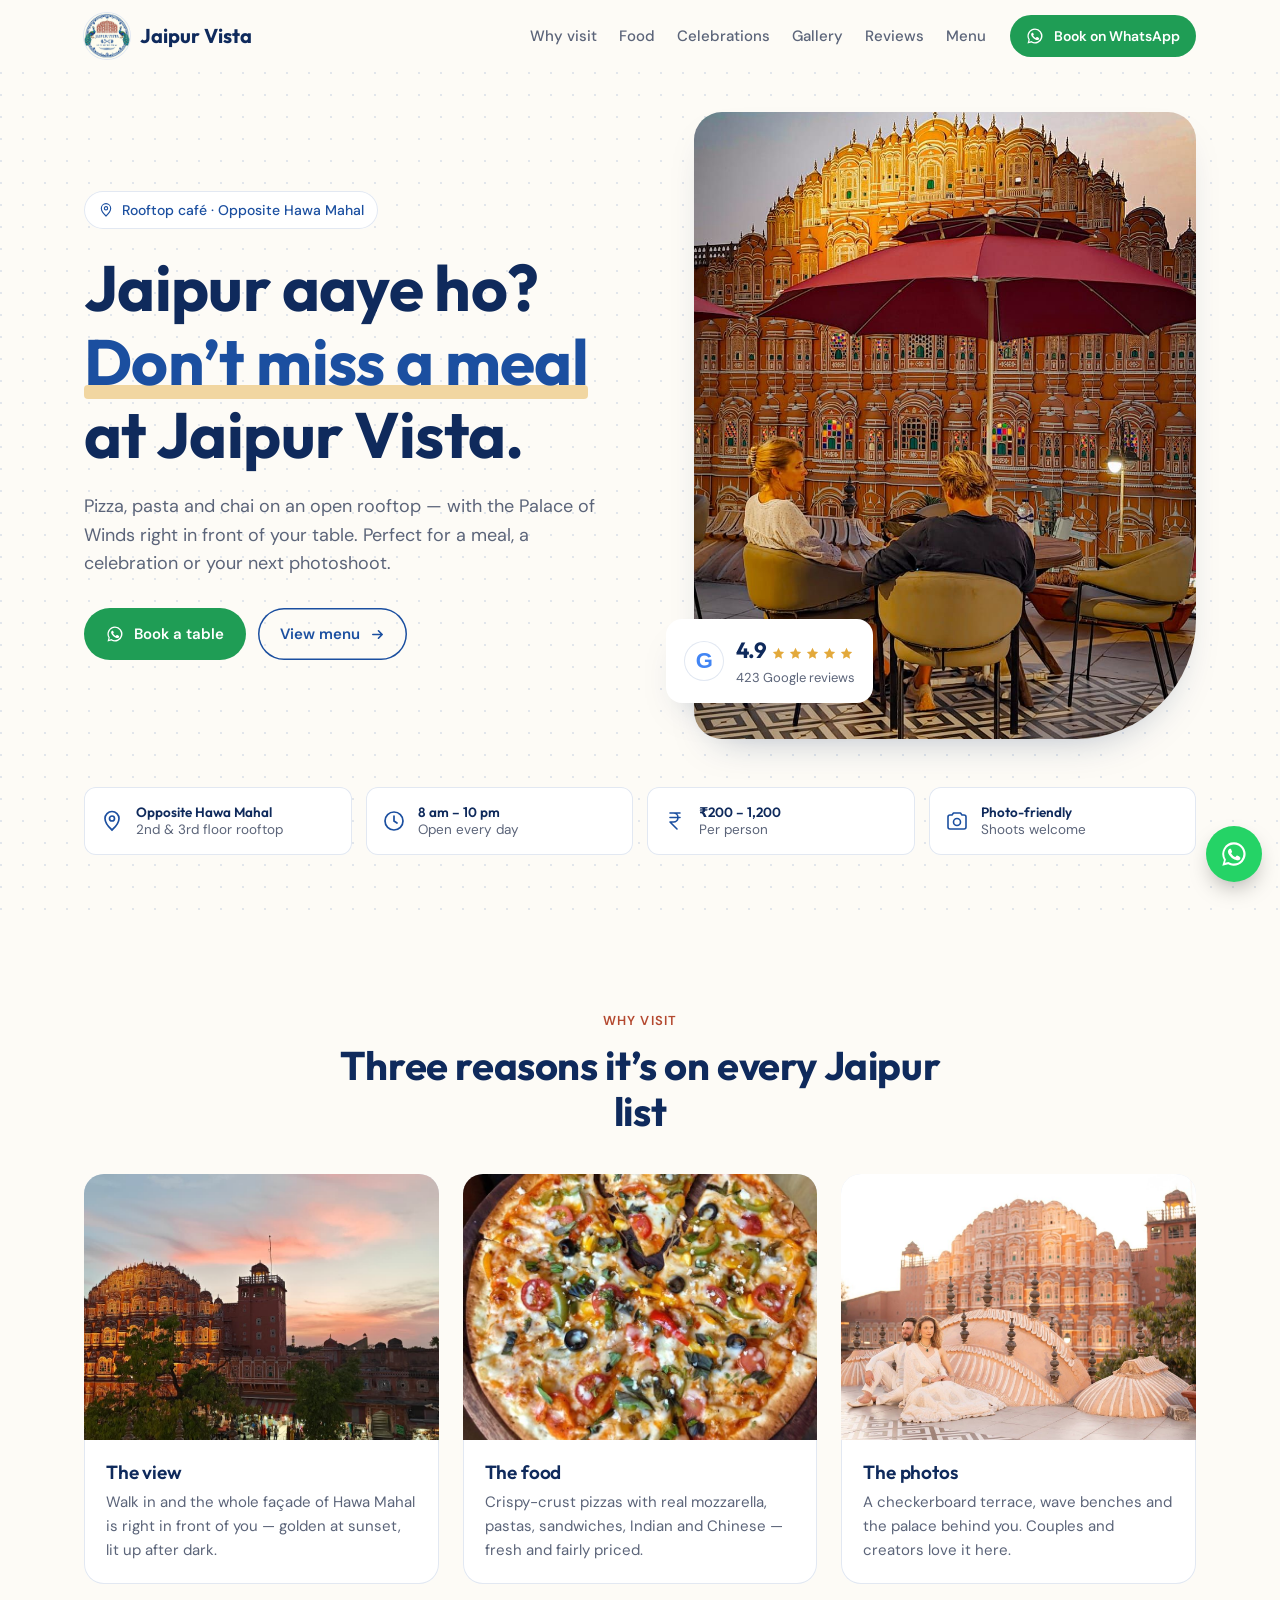
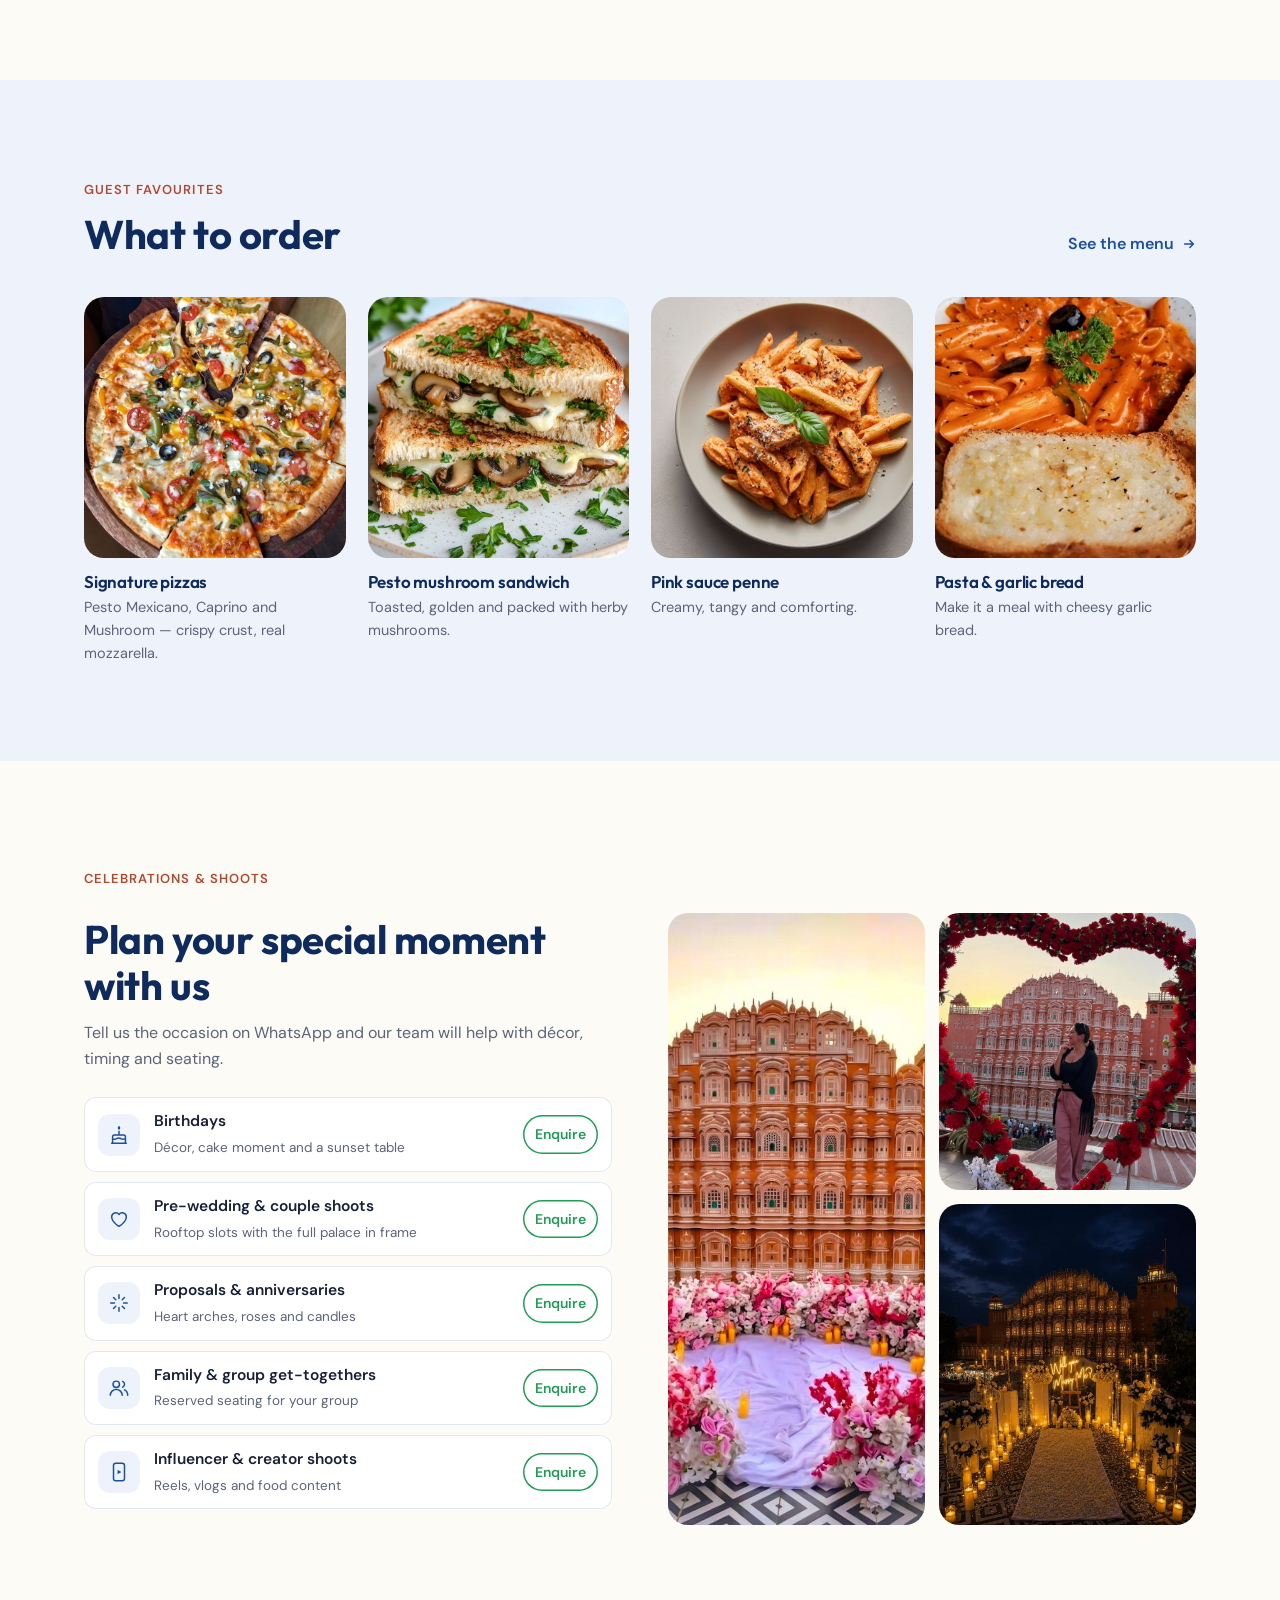
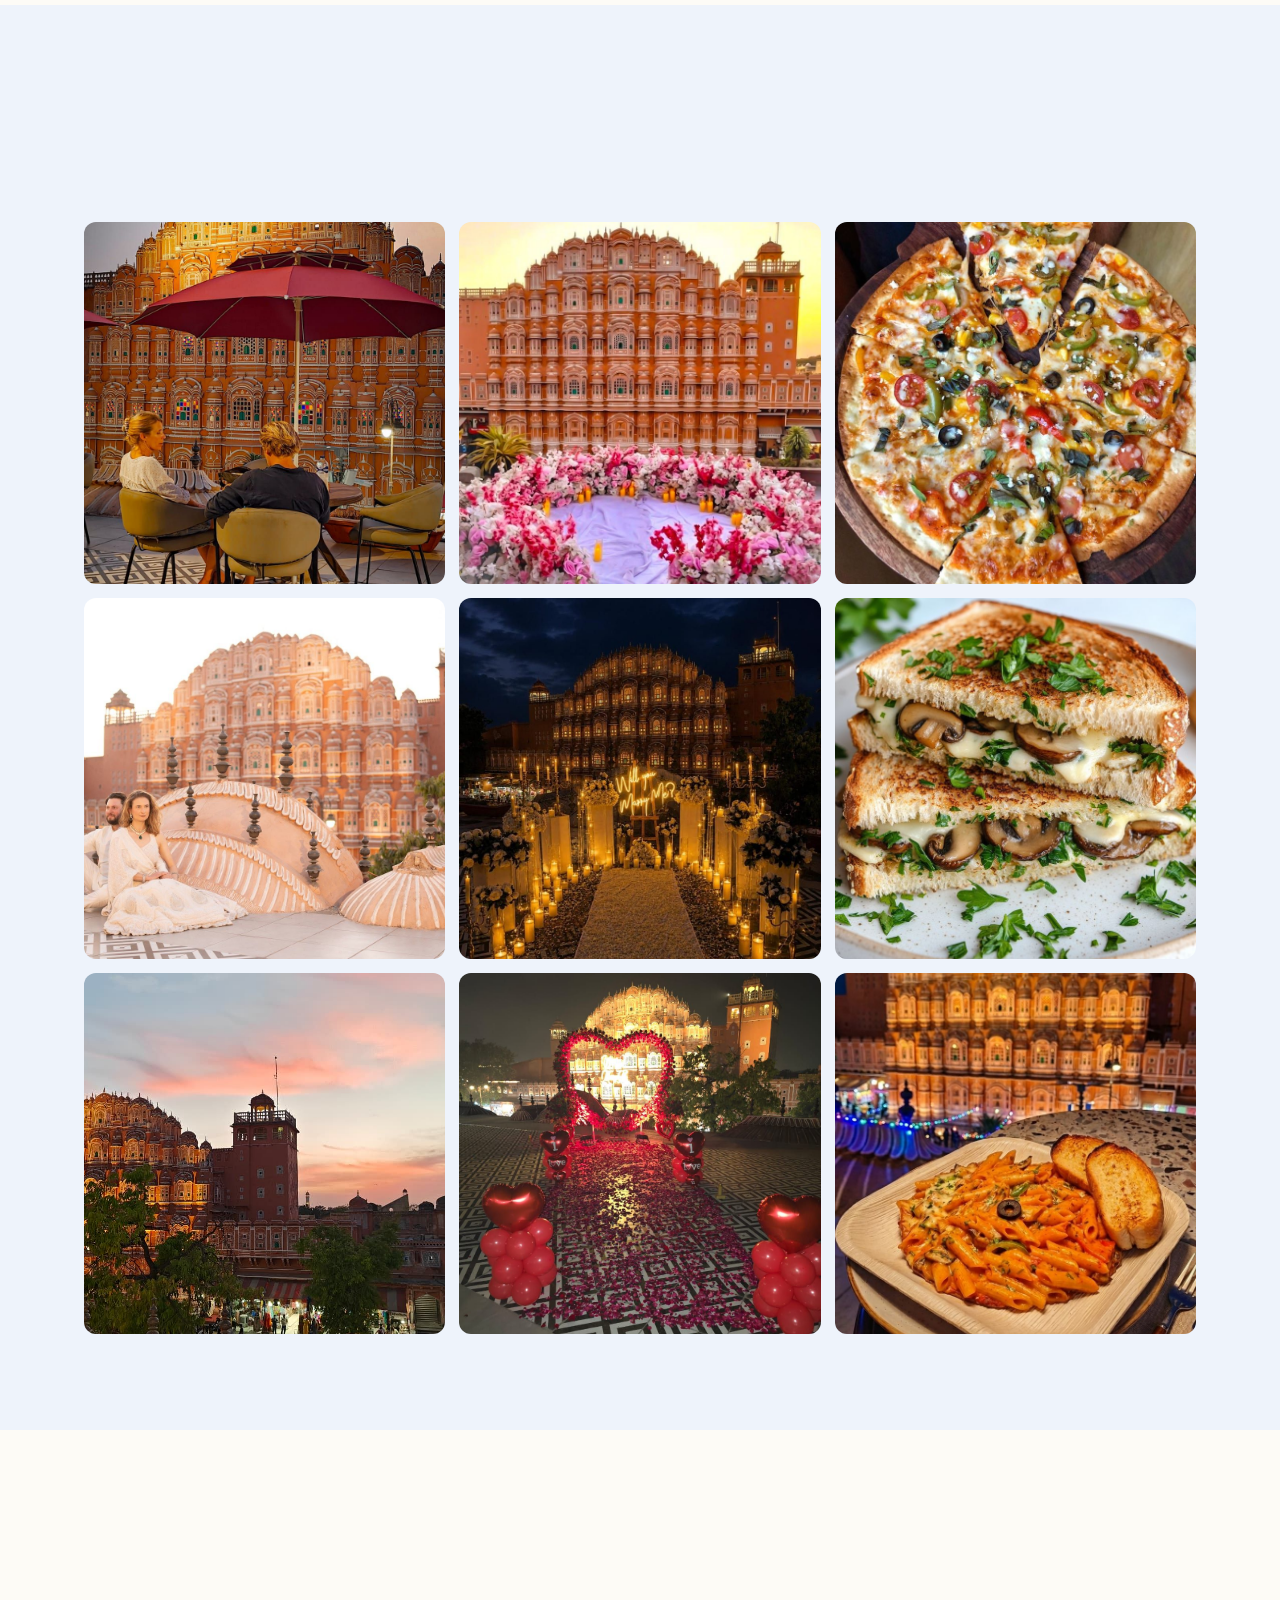
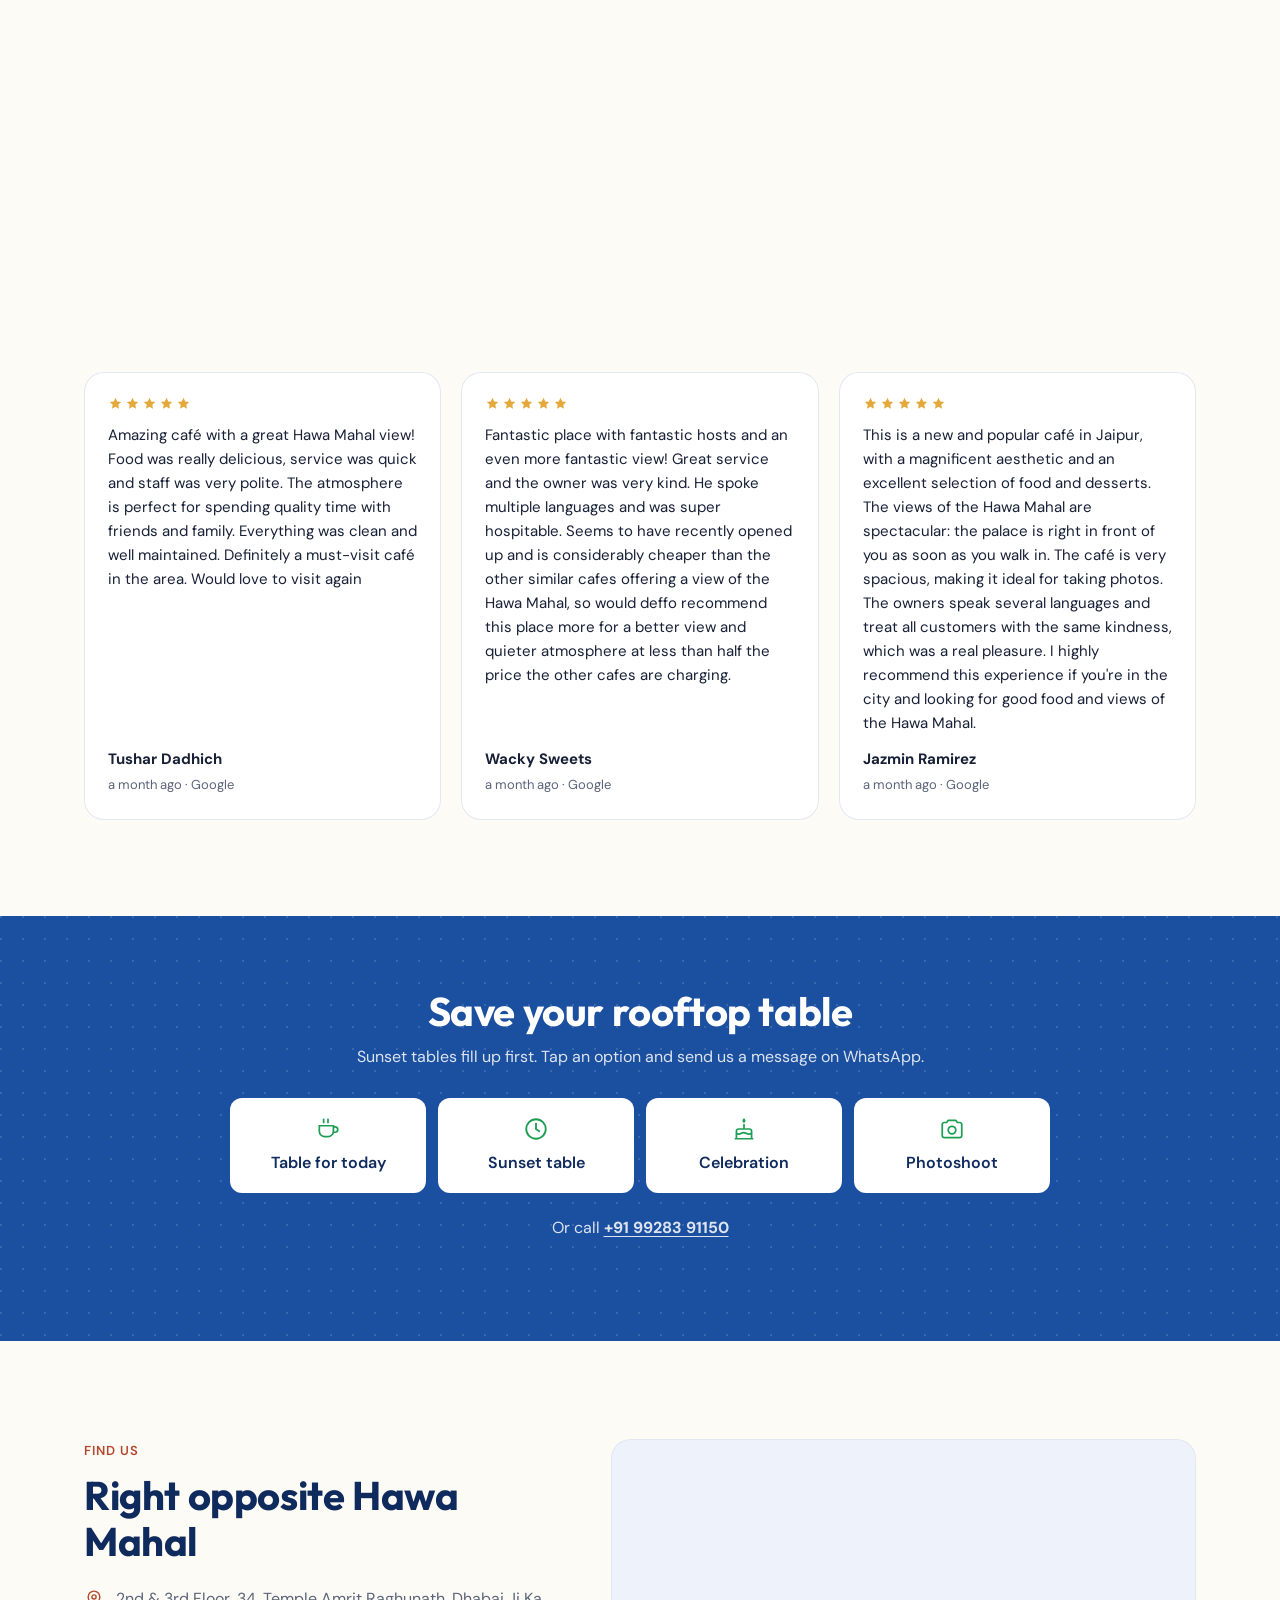
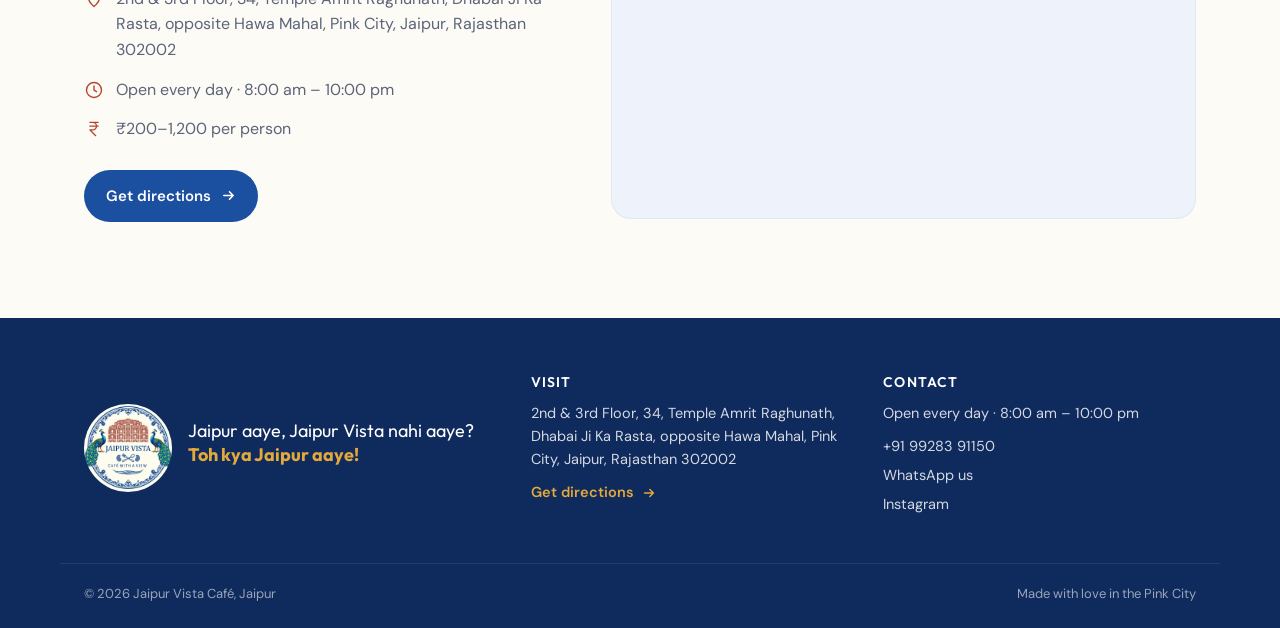
==== commit 2804a31b: "Redesign Jaipur Vista as a lighter, distinct café site Give the site its own look instead of mirrori" ====
--- a/index.html
+++ b/index.html
@@ -3,201 +3,137 @@
 <head>
 <meta charset="utf-8">
 <meta name="viewport" content="width=device-width,initial-scale=1">
-<title>Jaipur Vista Café | Café with a View, Opposite Hawa Mahal, Jaipur</title>
-<meta name="description" content="Jaipur Vista Café — rated 4.9★ by 423 Google reviewers. A rooftop café right opposite Hawa Mahal with pizzas, pasta, Indian & Chinese food, chai, and set-ups for birthdays, proposals, pre-wedding & wedding shoots. Open daily 8 am–10 pm.">
-<meta name="theme-color" content="#16397a">
+<title>Jaipur Vista Café | Rooftop Café Opposite Hawa Mahal, Jaipur</title>
+<meta name="description" content="Jaipur Vista Café — rated 4.9★ by 423 Google reviewers. A rooftop café right opposite Hawa Mahal with pizzas, pasta, Indian & Chinese food, chai, and set-ups for birthdays, proposals and photoshoots. Open daily 8 am–10 pm.">
+<meta name="theme-color" content="#1b4fa0">
 <meta property="og:title" content="Jaipur Vista — Café with a View">
 <meta property="og:description" content="Jaipur aaye ho? Don't miss a meal opposite Hawa Mahal at Jaipur Vista.">
-<meta property="og:image" content="https://jaipur-vista.vercel.app/assets/photos/view-terrace.jpg">
+<meta property="og:image" content="https://jaipur-vista.vercel.app/assets/photos/view-rooftop.jpg">
 <link rel="icon" href="assets/logo.jpg">
 <link rel="preconnect" href="https://fonts.googleapis.com"><link rel="preconnect" href="https://fonts.gstatic.com" crossorigin>
-<link href="https://fonts.googleapis.com/css2?family=Cinzel:wght@500;600;700&family=Cormorant+Garamond:ital,wght@0,500;1,500;1,600&family=DM+Sans:opsz,wght@9..40,400;9..40,500;9..40,600;9..40,700&display=swap" rel="stylesheet">
+<link href="https://fonts.googleapis.com/css2?family=Outfit:wght@500;600;700&family=DM+Sans:opsz,wght@9..40,400;9..40,500;9..40,600&display=swap" rel="stylesheet">
 <link rel="stylesheet" href="style.css">
 <script type="application/ld+json">{"@context":"https://schema.org","@type":"CafeOrCoffeeShop","name":"Jaipur Vista Cafe","slogan":"Café with a view","url":"https://jaipur-vista.vercel.app/","telephone":"+91-99283-91150","priceRange":"₹200–1,200","image":"https://jaipur-vista.vercel.app/assets/photos/view-rooftop.jpg","address":{"@type":"PostalAddress","streetAddress":"2nd & 3rd Floor, 34, Temple Amrit Raghunath, Dhabai Ji Ka Rasta, opposite Hawa Mahal","addressLocality":"Jaipur","addressRegion":"Rajasthan","postalCode":"302002","addressCountry":"IN"},"openingHours":"Mo-Su 08:00-22:00","servesCuisine":["Pizza","Italian","Indian","Chinese","Café"],"aggregateRating":{"@type":"AggregateRating","ratingValue":"4.9","reviewCount":"423"}}</script>
 </head>
 <body data-page="home">
-
-<!-- preloader -->
-<div class="loader" aria-hidden="true">
- <div class="loader-in">
-  <svg class="loader-ring" viewBox="0 0 120 120"><circle cx="60" cy="60" r="56"/></svg>
-  <img src="assets/logo.jpg" alt="">
- </div>
- <p>Padharo mhare des</p>
-</div>
-
 <header id="site-header"></header>
 
 <main id="main">
 
-<!-- ============ HERO ============ -->
-<section class="hero" aria-labelledby="hero-h">
- <div class="hero-bg" data-speed="-0.25"><img src="assets/photos/view-sunset.jpg" alt="Hawa Mahal at sunset, the view from Jaipur Vista’s rooftop" fetchpriority="high"></div>
- <div class="hero-shade"></div>
- <svg class="hero-motif" aria-hidden="true"><use href="#i-motif"/></svg>
- <div class="wrap hero-in">
-  <p class="eyebrow hero-eyebrow"><span class="dot"></span>Rooftop café · Right opposite Hawa Mahal · Jaipur</p>
-  <h1 id="hero-h" class="hero-title split">Jaipur aaye ho?<br><em>Don’t miss a meal</em><br>at Jaipur Vista.</h1>
-  <p class="hero-lede">A rooftop seat right opposite the Palace of Winds, crispy pizzas and hot chai at sunset — and the photos everyone back home will ask about.</p>
-  <div class="hero-ctas">
-   <a class="btn btn-gold" href="#book">Book your table <svg class="arrow"><use href="#i-arrow"/></svg></a>
-   <a class="btn btn-ghost" href="menu.html">See the menu <svg class="arrow"><use href="#i-arrow"/></svg></a>
+<!-- HERO -->
+<section class="hero">
+ <div class="wrap hero-grid">
+  <div class="hero-copy">
+   <p class="pill"><svg aria-hidden="true"><use href="#i-pin"/></svg>Rooftop café · Opposite Hawa Mahal</p>
+   <h1>Jaipur aaye ho?<br><span class="hl">Don’t miss a meal</span> at Jaipur Vista.</h1>
+   <p class="lede">Pizza, pasta and chai on an open rooftop — with the Palace of Winds right in front of your table. Perfect for a meal, a celebration or your next photoshoot.</p>
+   <div class="ctas">
+    <a class="btn" data-wa="Hi Jaipur Vista! I would like to book a table."><svg aria-hidden="true"><use href="#i-wa"/></svg>Book a table</a>
+    <a class="btn btn-line" href="menu.html">View menu <svg class="arrow"><use href="#i-arrow"/></svg></a>
+   </div>
   </div>
-  <div class="hero-meta">
-   <a class="g-chip" id="g-chip" target="_blank" rel="noopener"><span class="g-logo" aria-hidden="true">G</span><span id="g-chip-txt">Loved on Google — read reviews</span></a>
-   <span class="hero-meta-sep"></span>
-   <span><svg width="16" height="16" aria-hidden="true"><use href="#i-clock"/></svg><span data-c="hours"></span></span>
+  <div class="hero-media">
+   <img class="hero-img" src="assets/photos/view-rooftop.jpg" alt="Guests at a rooftop table at Jaipur Vista with Hawa Mahal behind them" fetchpriority="high">
+   <a class="rating-card" id="rating-card" target="_blank" rel="noopener">
+    <span class="g">G</span>
+    <span><b>4.9</b> <span class="stars" aria-hidden="true"><svg><use href="#i-star"/></svg><svg><use href="#i-star"/></svg><svg><use href="#i-star"/></svg><svg><use href="#i-star"/></svg><svg><use href="#i-star"/></svg></span><small>423 Google reviews</small></span>
+   </a>
   </div>
  </div>
- <a class="scroll-cue" href="#dont-miss" aria-label="Scroll to learn more"><span></span></a>
+ <div class="wrap facts">
+  <div><svg aria-hidden="true"><use href="#i-pin"/></svg><span><b>Opposite Hawa Mahal</b>2nd &amp; 3rd floor rooftop</span></div>
+  <div><svg aria-hidden="true"><use href="#i-clock"/></svg><span><b>8 am – 10 pm</b>Open every day</span></div>
+  <div><svg aria-hidden="true"><use href="#i-rupee"/></svg><span><b>₹200 – 1,200</b>Per person</span></div>
+  <div><svg aria-hidden="true"><use href="#i-camera"/></svg><span><b>Photo-friendly</b>Shoots welcome</span></div>
+ </div>
 </section>
 
-<!-- ============ MARQUEE ============ -->
-<div class="marquee" aria-hidden="true"><div class="marquee-track">
- <span>Hawa Mahal view</span><i>✦</i><span>Rooftop seating</span><i>✦</i><span>4.9★ on Google</span><i>✦</i><span>Signature pizzas</span><i>✦</i><span>Chai at sunset</span><i>✦</i><span>Birthday celebrations</span><i>✦</i><span>Pre-wedding shoots</span><i>✦</i><span>Creator-friendly spots</span><i>✦</i>
- <span>Hawa Mahal view</span><i>✦</i><span>Rooftop seating</span><i>✦</i><span>4.9★ on Google</span><i>✦</i><span>Signature pizzas</span><i>✦</i><span>Chai at sunset</span><i>✦</i><span>Birthday celebrations</span><i>✦</i><span>Pre-wedding shoots</span><i>✦</i><span>Creator-friendly spots</span><i>✦</i>
-</div></div>
-
-<!-- ============ DON'T MISS ============ -->
-<section id="dont-miss" class="sec dont-miss" aria-labelledby="dm-h">
- <div class="wrap dm-grid">
-  <div class="dm-visual">
-   <div class="arch reveal-img"><img data-speed="0.06" src="assets/photos/view-rooftop.jpg" alt="Guests at a rooftop table at Jaipur Vista with Hawa Mahal behind them" loading="lazy"></div>
-   <a class="dm-badge reveal" id="dm-badge" target="_blank" rel="noopener"><b>4.9★</b><span>from 423 Google reviews — and counting</span></a>
+<!-- WHY -->
+<section id="why" class="sec">
+ <div class="wrap">
+  <div class="head center reveal">
+   <p class="kicker">Why visit</p>
+   <h2>Three reasons it’s on every Jaipur list</h2>
   </div>
-  <div class="dm-copy">
-   <p class="eyebrow reveal">Ek baat yaad rakhna</p>
-   <h2 id="dm-h" class="h2 split">Four reasons<br>your Jaipur trip<br><em>needs this table.</em></h2>
-   <ol class="reasons">
-    <li class="reveal"><span class="num">01</span><div><h3>A front-row seat to Hawa Mahal</h3><p>Our open rooftop on the 2nd &amp; 3rd floor faces the Palace of Winds head-on. Walk in and the whole façade is right in front of you.</p></div></li>
-    <li class="reveal"><span class="num">02</span><div><h3>Food guests travel back for</h3><p>Crispy-crust pizzas with real mozzarella, pesto mushroom sandwiches, pastas, Indian and Chinese favourites — fresh, tasty and fairly priced.</p></div></li>
-    <li class="reveal"><span class="num">03</span><div><h3>Golden hour, every evening</h3><p>When the sun dips, the pink sandstone turns to gold — and after dark the palace lights up. Order a chai, sit back and watch.</p></div></li>
-    <li class="reveal"><span class="num">04</span><div><h3>Made for memories (and reels)</h3><p>A checkerboard terrace, sculpted wave benches and the full palace in frame. Professional photography available on request.</p></div></li>
-   </ol>
+  <div class="why-grid">
+   <article class="why reveal"><img src="assets/photos/view-sunset.jpg" alt="Hawa Mahal at sunset from the rooftop" loading="lazy"><div><h3>The view</h3><p>Walk in and the whole façade of Hawa Mahal is right in front of you — golden at sunset, lit up after dark.</p></div></article>
+   <article class="why reveal"><img src="assets/photos/food-pizza.jpg" alt="Loaded veggie pizza" loading="lazy"><div><h3>The food</h3><p>Crispy-crust pizzas with real mozzarella, pastas, sandwiches, Indian and Chinese — fresh and fairly priced.</p></div></article>
+   <article class="why reveal"><img src="assets/photos/view-terrace.jpg" alt="Couple posing on the terrace in front of Hawa Mahal" loading="lazy"><div><h3>The photos</h3><p>A checkerboard terrace, wave benches and the palace behind you. Couples and creators love it here.</p></div></article>
   </div>
  </div>
 </section>
 
-<!-- ============ SIGNATURE PLATES ============ -->
-<section class="sec plates" aria-labelledby="pl-h">
- <div class="wrap sec-head">
-  <div><p class="eyebrow reveal">From our kitchen</p><h2 id="pl-h" class="h2 split">Good food,<br><em>better view.</em></h2></div>
-  <div class="sec-head-side reveal"><p>Drag to explore a few guest favourites.</p><a class="link" href="menu.html">Full menu <svg class="arrow"><use href="#i-arrow"/></svg></a></div>
- </div>
- <div class="rail" id="rail" tabindex="0" aria-label="Signature dishes, scrollable"></div>
-</section>
-
-<!-- ============ VIEW QUOTE BAND ============ -->
-<section class="band" aria-label="Our promise">
- <div class="band-bg" data-speed="-0.12"><img src="assets/photos/view-night.jpg" alt="" loading="lazy"></div>
- <div class="band-shade"></div>
- <div class="wrap band-in">
-  <svg class="band-motif" aria-hidden="true"><use href="#i-motif"/></svg>
-  <p class="band-q split">Jaipur aaye,<br>Jaipur Vista nahi aaye?<br><em>Toh kya Jaipur aaye!</em></p>
-  <p class="band-sub reveal">Forts, palaces, bazaars… and one view that ties it all together.</p>
+<!-- FOOD -->
+<section id="food" class="sec sec-tint">
+ <div class="wrap">
+  <div class="head split-head reveal">
+   <div><p class="kicker">Guest favourites</p><h2>What to order</h2></div>
+   <a class="link" href="menu.html">See the menu <svg class="arrow"><use href="#i-arrow"/></svg></a>
+  </div>
+  <div class="dish-grid" id="dishes"></div>
  </div>
 </section>
 
-<!-- ============ CELEBRATE ============ -->
-<section id="celebrate" class="sec celebrate" aria-labelledby="ce-h">
- <div class="wrap">
-  <div class="sec-head">
-   <div><p class="eyebrow reveal">Book the view for your moment</p><h2 id="ce-h" class="h2 split">Celebrate with<br><em>Hawa Mahal</em> as your backdrop.</h2></div>
-   <p class="sec-head-side reveal">Birthdays, shoots, proposals or a family get-together — tell us the occasion and we’ll set the table, the décor and the timing just right.</p>
+<!-- CELEBRATE -->
+<section id="celebrate" class="sec">
+ <div class="wrap cel-grid">
+  <div class="cel-copy reveal">
+   <p class="kicker">Celebrations &amp; shoots</p>
+   <h2>Plan your special moment with us</h2>
+   <p class="muted">Tell us the occasion on WhatsApp and our team will help with décor, timing and seating.</p>
+   <ul class="occ-list" id="occ-list"></ul>
   </div>
-  <div class="events" id="events"></div>
- </div>
-</section>
-
-<!-- ============ INSTA SPOTS ============ -->
-<section id="insta-spots" class="sec spots" aria-labelledby="sp-h">
- <div class="wrap spots-grid">
-  <div class="spots-copy">
-   <p class="eyebrow reveal">For creators &amp; influencers</p>
-   <h2 id="sp-h" class="h2 split">Our <em>influencer</em><br>points.</h2>
-   <p class="reveal">Four spots our guests shoot the most. Tap a pin to see why — and tag <a class="ig-tag" id="ig-tag" target="_blank" rel="noopener"></a> so we can share your post.</p>
-   <ul class="spot-list" id="spot-list"></ul>
-   <a class="btn reveal" data-wa="Hi Jaipur Vista! I'm a content creator and would like to plan a shoot / collaboration at the café." >Plan a creator shoot <svg class="arrow"><use href="#i-arrow"/></svg></a>
-  </div>
-  <div class="spots-map reveal-img">
-   <img src="assets/photos/view-daylight.jpg" alt="A couple posing on Jaipur Vista’s terrace with the full Hawa Mahal façade behind, with numbered photo spots" loading="lazy">
-   <div id="pins"></div>
+  <div class="collage reveal">
+   <img src="assets/photos/celebrate-floral.jpg" alt="Floral celebration set-up in front of Hawa Mahal" loading="lazy">
+   <img src="assets/photos/celebrate-roseheart.jpg" alt="Guest posing in a rose-heart frame with Hawa Mahal behind" loading="lazy">
+   <img src="assets/photos/view-night.jpg" alt="Candlelit aisle set-up under Hawa Mahal at night" loading="lazy">
   </div>
  </div>
 </section>
 
-<!-- ============ GALLERY ============ -->
-<section id="gallery" class="sec gallery" aria-labelledby="ga-h">
+<!-- GALLERY -->
+<section id="gallery" class="sec sec-tint">
  <div class="wrap">
-  <div class="sec-head">
-   <div><p class="eyebrow reveal">Moments at the Vista</p><h2 id="ga-h" class="h2 split">The view,<br><em>the plates, the people.</em></h2></div>
-   <div class="filters reveal" role="tablist" aria-label="Filter photos">
-    <button role="tab" aria-selected="true" data-f="all">All</button><button role="tab" aria-selected="false" data-f="view">The view</button><button role="tab" aria-selected="false" data-f="food">Food</button><button role="tab" aria-selected="false" data-f="celebrate">Celebrations</button>
-   </div>
-  </div>
-  <div class="masonry" id="masonry"></div>
+  <div class="head center reveal"><p class="kicker">Gallery</p><h2>A look around</h2></div>
+  <div class="gal" id="gal"></div>
  </div>
 </section>
 
-<!-- ============ REVIEWS ============ -->
-<section id="reviews" class="sec reviews" aria-labelledby="rv-h">
+<!-- REVIEWS -->
+<section id="reviews" class="sec">
  <div class="wrap">
-  <div class="sec-head">
-   <div><p class="eyebrow reveal">Google reviews</p><h2 id="rv-h" class="h2 split">Came for a coffee.<br><em>Left with Jaipur.</em></h2></div>
-   <div class="g-summary reveal" id="g-summary"></div>
+  <div class="head split-head reveal">
+   <div><p class="kicker">Google reviews</p><h2>Rated 4.9 by 423 guests</h2></div>
+   <a class="link" id="rv-all" target="_blank" rel="noopener">Read all on Google <svg class="arrow"><use href="#i-arrow"/></svg></a>
   </div>
- </div>
- <div class="rv-viewport"><div class="rv-track" id="rv-track"></div></div>
- <div class="wrap rv-actions reveal">
-  <button class="rv-btn" id="rv-pause" aria-pressed="false">Pause</button>
-  <a class="link" id="rv-all" target="_blank" rel="noopener">Read all reviews on Google <svg class="arrow"><use href="#i-arrow"/></svg></a>
-  <a class="link" id="rv-write" target="_blank" rel="noopener">Write a review <svg class="arrow"><use href="#i-arrow"/></svg></a>
+  <div class="rv-grid" id="rv-grid"></div>
  </div>
 </section>
 
-<!-- ============ BOOKING ============ -->
-<section id="book" class="sec book" aria-labelledby="bk-h">
- <div class="wrap book-grid">
-  <div class="book-copy">
-   <p class="eyebrow reveal">Reservations &amp; events</p>
-   <h2 id="bk-h" class="h2 split">Save your<br><em>view seat.</em></h2>
-   <p class="reveal">Window and rooftop tables go first, especially at sunset. Send us your details and our team will confirm on WhatsApp.</p>
-   <ul class="book-points reveal">
-    <li><svg aria-hidden="true"><use href="#i-sparkle"/></svg>Custom décor for birthdays &amp; proposals</li>
-    <li><svg aria-hidden="true"><use href="#i-camera"/></svg>Shoot slots for couples, photographers &amp; creators</li>
-    <li><svg aria-hidden="true"><use href="#i-users"/></svg>Group &amp; private bookings on request</li>
-   </ul>
-   <a class="link reveal" id="book-call">Prefer to call? <span data-c="phone"></span></a>
-  </div>
-  <form class="book-form reveal" id="book-form" novalidate>
-   <div class="occasions" role="radiogroup" aria-label="Occasion" id="occasions"></div>
-   <div class="row2">
-    <label class="fld"><span>Your name</span><input name="name" autocomplete="name" required></label>
-    <label class="fld"><span>Phone / WhatsApp</span><input name="phone" type="tel" autocomplete="tel" inputmode="tel" required></label>
-   </div>
-   <div class="row3">
-    <label class="fld"><span>Date</span><input name="date" type="date" required></label>
-    <label class="fld"><span>Time</span><select name="time"><option>Breakfast (8–11 am)</option><option>Lunch (12–3 pm)</option><option selected>Sunset (5–7 pm)</option><option>Dinner (7–10 pm)</option></select></label>
-    <label class="fld"><span>Guests</span><select name="guests"><option>1</option><option selected>2</option><option>3–4</option><option>5–8</option><option>9–15</option><option>15+</option></select></label>
-   </div>
-   <label class="fld"><span>Anything we should know? <small>(optional)</small></span><textarea name="notes" rows="3" placeholder="Cake, décor, a window seat, shoot duration…"></textarea></label>
-   <button class="btn btn-full" type="submit"><svg width="18" height="18" aria-hidden="true"><use href="#i-wa"/></svg>Send booking on WhatsApp</button>
-   <p class="form-note" id="form-note" role="status" aria-live="polite">We usually reply within an hour during opening times.</p>
-  </form>
+<!-- BOOK -->
+<section id="book" class="book">
+ <div class="wrap book-in reveal">
+  <h2>Save your rooftop table</h2>
+  <p>Sunset tables fill up first. Tap an option and send us a message on WhatsApp.</p>
+  <div class="book-btns" id="book-btns"></div>
+  <p class="book-call">Or call <a id="tel" data-c="phone"></a></p>
  </div>
 </section>
 
-<!-- ============ VISIT ============ -->
-<section id="visit" class="visit" aria-labelledby="vi-h">
- <div class="visit-map"><iframe id="map" title="Map showing Jaipur Vista Café opposite Hawa Mahal" loading="lazy" referrerpolicy="no-referrer-when-downgrade"></iframe></div>
- <div class="visit-card reveal">
-  <p class="eyebrow">Find us</p>
-  <h2 id="vi-h" class="h3">Look up at Hawa Mahal.<br>Now turn around.</h2>
-  <div class="vrow"><svg aria-hidden="true"><use href="#i-pin"/></svg><p data-c="address"></p></div>
-  <div class="vrow"><svg aria-hidden="true"><use href="#i-clock"/></svg><p data-c="hours"></p></div>
-  <div class="vrow"><svg aria-hidden="true"><use href="#i-heart"/></svg><p data-c="priceRange"></p></div>
-  <div class="vrow"><svg aria-hidden="true"><use href="#i-phone"/></svg><p><a id="tel" data-c="phone"></a></p></div>
-  <a class="btn" id="dir" target="_blank" rel="noopener">Get directions <svg class="arrow"><use href="#i-arrow"/></svg></a>
+<!-- VISIT -->
+<section id="visit" class="sec">
+ <div class="wrap visit-grid">
+  <div class="visit-info reveal">
+   <p class="kicker">Find us</p>
+   <h2>Right opposite Hawa Mahal</h2>
+   <ul class="info">
+    <li><svg aria-hidden="true"><use href="#i-pin"/></svg><span data-c="address"></span></li>
+    <li><svg aria-hidden="true"><use href="#i-clock"/></svg><span data-c="hours"></span></li>
+    <li><svg aria-hidden="true"><use href="#i-rupee"/></svg><span data-c="priceRange"></span></li>
+   </ul>
+   <a class="btn" id="dir" target="_blank" rel="noopener">Get directions <svg class="arrow"><use href="#i-arrow"/></svg></a>
+  </div>
+  <div class="map reveal"><iframe id="map" title="Map showing Jaipur Vista Café" loading="lazy" referrerpolicy="no-referrer-when-downgrade"></iframe></div>
  </div>
 </section>
 
@@ -205,12 +141,9 @@
 
 <footer id="site-footer"></footer>
 
-<!-- lightbox -->
 <div class="lightbox" id="lightbox" role="dialog" aria-modal="true" aria-label="Photo viewer" hidden>
  <button class="lb-close" aria-label="Close"><svg><use href="#i-close"/></svg></button>
- <button class="lb-nav lb-prev" aria-label="Previous photo"><svg><use href="#i-arrow"/></svg></button>
- <figure><img alt=""><figcaption></figcaption></figure>
- <button class="lb-nav lb-next" aria-label="Next photo"><svg><use href="#i-arrow"/></svg></button>
+ <img alt="">
 </div>
 
 <script src="data.js"></script>
--- a/style.css
+++ b/style.css
@@ -1,440 +1,240 @@
 /* =========================================================
-   JAIPUR VISTA — brand styles
-   Colours taken from the logo: royal pottery blue, Hawa Mahal
-   terracotta, peacock teal, gold and ivory.
+   JAIPUR VISTA — light "blue pottery" café style
    ========================================================= */
 :root{
- --cream:#fbf7ee; --paper:#f3ead8; --ivory:#fffdf8;
- --ink:#18213a; --muted:#5b6377; --line:rgba(24,33,58,.13);
- --blue:#16397a; --blue-2:#1f51a6; --navy:#0b1b3f;
- --terra:#a8402a; --pink:#e09a80; --teal:#0e7468; --peacock:#0f8f86; --gold:#d6a443; --gold-2:#f0cf86;
- --serif:"Cinzel",Georgia,serif; --italic:"Cormorant Garamond",Georgia,serif; --sans:"DM Sans",system-ui,sans-serif;
- --ease:cubic-bezier(.2,.75,.2,1); --r:18px;
- --pad:clamp(80px,11vw,140px);
+ --bg:#fdfbf6; --white:#fff; --tint:#eef3fb; --line:#e2e8f2;
+ --ink:#172036; --muted:#5b6479;
+ --blue:#1b4fa0; --blue-d:#143d7d; --navy:#0f2a5c;
+ --terra:#b4482f; --teal:#0f8a7e; --gold:#e3a93b; --wa:#1f9d55;
+ --r:20px; --r-sm:12px;
+ --head:"Outfit",system-ui,sans-serif; --body:"DM Sans",system-ui,sans-serif;
+ --shadow:0 18px 40px -22px rgba(15,42,92,.35);
 }
 *{box-sizing:border-box;margin:0;padding:0}
 html{scroll-behavior:smooth;-webkit-text-size-adjust:100%}
-body{font-family:var(--sans);background:var(--cream);color:var(--ink);line-height:1.65;font-size:16px;-webkit-font-smoothing:antialiased;overflow-x:hidden}
-body.lock{overflow:hidden}
+body{font-family:var(--body);background:var(--bg);color:var(--ink);line-height:1.6;font-size:16px;-webkit-font-smoothing:antialiased;overflow-x:hidden}
 img{display:block;max-width:100%}
 a{color:inherit;text-decoration:none}
 button{font:inherit;color:inherit;background:none;border:0;cursor:pointer}
-:focus-visible{outline:2px solid var(--gold);outline-offset:3px;border-radius:4px}
-.wrap{max-width:1200px;margin:0 auto;padding:0 24px}
-.sec{padding:var(--pad) 0;position:relative}
-.skip-link{position:absolute;left:-999px;top:12px;z-index:200;background:var(--ivory);color:var(--blue);padding:10px 16px;border-radius:8px}.skip-link:focus{left:16px}
-
-/* ---------- type ---------- */
-.eyebrow{font-size:12px;font-weight:600;letter-spacing:.2em;text-transform:uppercase;color:var(--terra);margin-bottom:20px;display:flex;align-items:center;gap:10px}
-.eyebrow::before{content:"";width:28px;height:1px;background:currentColor}
-.h2{font-family:var(--serif);font-weight:600;font-size:clamp(34px,4.6vw,60px);line-height:1.06;letter-spacing:-.005em;color:var(--blue)}
-.h2 em,.hero-title em,.band-q em,.h3 em{font-family:var(--italic);font-style:italic;font-weight:600;color:var(--terra);letter-spacing:0;text-transform:none}
-.h3{font-family:var(--serif);font-weight:600;font-size:clamp(24px,2.6vw,32px);line-height:1.15;color:var(--blue)}
-.sec-head{display:flex;justify-content:space-between;align-items:flex-end;gap:32px;margin-bottom:clamp(40px,6vw,72px);flex-wrap:wrap}
-.sec-head-side{max-width:380px;color:var(--muted)}
-.sec-head-side p{margin-bottom:14px}
-
-/* ---------- buttons & links ---------- */
-.btn{display:inline-flex;align-items:center;justify-content:center;gap:14px;background:var(--blue);color:var(--ivory);font-weight:600;font-size:15px;padding:16px 26px;border-radius:999px;transition:background .3s,box-shadow .3s,transform .35s var(--ease);box-shadow:0 10px 26px -12px rgba(22,57,122,.7);white-space:nowrap}
-.btn:hover{background:var(--blue-2)}
-.btn .arrow{width:16px;height:16px;transition:transform .3s var(--ease)}
-.btn:hover .arrow{transform:translateX(4px)}
-.btn-gold{background:var(--gold);color:var(--navy);box-shadow:0 12px 30px -12px rgba(214,164,67,.8)}.btn-gold:hover{background:var(--gold-2)}
-.btn-ghost{background:rgba(255,253,248,.08);color:var(--ivory);box-shadow:inset 0 0 0 1px rgba(255,253,248,.5);backdrop-filter:blur(4px)}.btn-ghost:hover{background:rgba(255,253,248,.18)}
-.btn-sm{padding:12px 20px;font-size:14px}
-.btn-full{width:100%}
-.link{display:inline-flex;align-items:center;gap:10px;font-weight:600;color:var(--blue);background:linear-gradient(currentColor,currentColor) 0 100%/100% 1px no-repeat;padding-bottom:4px;transition:background-size .4s var(--ease)}
-.link:hover{background-size:0 1px;background-position:100% 100%}
-.link .arrow{width:14px;height:14px;transition:transform .3s var(--ease)}.link:hover .arrow{transform:translateX(4px)}
+:focus-visible{outline:2px solid var(--blue);outline-offset:3px;border-radius:6px}
+.wrap{max-width:1160px;margin:0 auto;padding:0 24px}
+.skip-link{position:absolute;left:-999px;top:10px;z-index:200;background:#fff;padding:8px 14px;border-radius:8px}.skip-link:focus{left:12px}
+
+h1,h2,h3{font-family:var(--head);color:var(--navy);line-height:1.15;letter-spacing:-.01em}
+h2{font-size:clamp(28px,3.4vw,40px);font-weight:700}
+h3{font-size:19px;font-weight:600}
+.kicker{display:inline-block;font-size:13px;font-weight:600;letter-spacing:.08em;text-transform:uppercase;color:var(--terra);margin-bottom:10px}
+.muted{color:var(--muted)}
+.sec{padding:clamp(64px,8vw,96px) 0}
+.sec-tint{background:var(--tint)}
+.head{margin-bottom:40px}
+.head.center{text-align:center;max-width:640px;margin-left:auto;margin-right:auto}
+.split-head{display:flex;justify-content:space-between;align-items:flex-end;gap:20px;flex-wrap:wrap}
+
+/* buttons */
+.btn{display:inline-flex;align-items:center;justify-content:center;gap:10px;background:var(--blue);color:#fff;font-weight:600;font-size:15px;padding:14px 22px;border-radius:999px;transition:background .2s,transform .2s;min-height:48px}
+.btn:hover{background:var(--blue-d);transform:translateY(-2px)}
+.btn svg{width:18px;height:18px}
+.btn .arrow{width:15px;height:15px}
+.btn-line{background:transparent;color:var(--blue);box-shadow:inset 0 0 0 1.5px var(--blue)}
+.btn-line:hover{background:var(--blue);color:#fff}
+.btn-sm{padding:10px 16px;font-size:14px;min-height:42px}
+.link{display:inline-flex;align-items:center;gap:8px;font-weight:600;color:var(--blue)}
+.link:hover{text-decoration:underline;text-underline-offset:4px}
 .arrow{width:14px;height:14px;flex:none}
 
-/* ---------- preloader ---------- */
-.loader{position:fixed;inset:0;z-index:300;background:var(--cream);display:grid;place-content:center;justify-items:center;gap:22px;transition:clip-path 1s var(--ease) .1s}
-.loader-in{position:relative;width:150px;height:150px}
-.loader-in img{position:absolute;inset:14px;width:122px;height:122px;border-radius:50%;object-fit:cover;animation:pop .9s var(--ease) both}
-.loader-ring{position:absolute;inset:0;transform:rotate(-90deg)}
-.loader-ring circle{fill:none;stroke:var(--blue);stroke-width:2;stroke-dasharray:352;stroke-dashoffset:352;animation:ring 1.6s var(--ease) forwards}
-.loader p{font-family:var(--italic);font-style:italic;font-size:22px;color:var(--terra);animation:fadeUp .8s var(--ease) .4s both}
-body.ready .loader{clip-path:inset(0 0 100% 0)}
-@keyframes ring{to{stroke-dashoffset:0}}
-@keyframes pop{from{transform:scale(.6);opacity:0}}
-@keyframes fadeUp{from{transform:translateY(14px);opacity:0}}
-
-/* ---------- header ---------- */
-#site-header{position:fixed;inset:0 0 auto;z-index:100;color:var(--ivory);transition:background .4s,color .4s,box-shadow .4s}
-#site-header.scrolled,body[data-page=menu] #site-header.scrolled{background:rgba(251,247,238,.94);backdrop-filter:blur(10px);color:var(--ink);box-shadow:0 1px 0 var(--line)}
-.progress{position:absolute;left:0;right:0;bottom:0;height:2px;background:linear-gradient(90deg,var(--terra),var(--gold),var(--peacock));transform-origin:0 50%;transform:scaleX(0)}
-.head-in{display:flex;align-items:center;gap:28px;height:84px;transition:height .4s}
-.scrolled .head-in{height:70px}
-.brand{display:flex;align-items:center;gap:12px;margin-right:auto}
-.brand img{width:52px;height:52px;border-radius:50%;object-fit:cover;box-shadow:0 0 0 2px rgba(255,253,248,.6);transition:width .4s,height .4s}
-.scrolled .brand img{width:44px;height:44px;box-shadow:0 0 0 1px var(--line)}
-.brand b{display:block;font-family:var(--serif);font-size:18px;letter-spacing:.06em;line-height:1.1}
-.brand small{font-size:11px;letter-spacing:.18em;text-transform:uppercase;opacity:.8}
-.desktop-nav{display:flex;gap:26px}
-.desktop-nav a{font-size:14px;font-weight:500;position:relative;padding:6px 0}
-.desktop-nav a::after{content:"";position:absolute;left:0;right:0;bottom:0;height:1px;background:currentColor;transform:scaleX(0);transform-origin:right;transition:transform .35s var(--ease)}
-.desktop-nav a:hover::after,.desktop-nav a[aria-current]::after{transform:scaleX(1);transform-origin:left}
-.menu-toggle{display:none;width:46px;height:46px;border-radius:50%;box-shadow:inset 0 0 0 1px currentColor;position:relative}
-.menu-toggle span{position:absolute;left:14px;right:14px;height:1.6px;background:currentColor;transition:transform .35s var(--ease)}
-.menu-toggle span:first-child{top:19px}.menu-toggle span:last-child{top:26px}
-.nav-open .menu-toggle span:first-child{transform:translateY(3.5px) rotate(45deg)}
-.nav-open .menu-toggle span:last-child{transform:translateY(-3.5px) rotate(-45deg)}
-.mobile-nav{position:fixed;inset:0;z-index:-1;background:var(--navy);color:var(--ivory);display:flex;flex-direction:column;justify-content:center;gap:6px;padding:100px 28px 40px;clip-path:circle(0 at calc(100% - 46px) 42px);transition:clip-path .7s var(--ease);visibility:hidden}
-.mobile-nav a{font-family:var(--serif);font-size:28px;padding:8px 0;opacity:0;transform:translateY(16px);transition:.5s var(--ease)}
-.mobile-nav .btn{font-family:var(--sans);font-size:16px;margin-top:22px;align-self:flex-start}
-.nav-open .mobile-nav{clip-path:circle(150% at calc(100% - 46px) 42px);visibility:visible}
-.nav-open .mobile-nav a{opacity:1;transform:none}
-.nav-open .mobile-nav a:nth-child(2){transition-delay:.05s}.nav-open .mobile-nav a:nth-child(3){transition-delay:.1s}.nav-open .mobile-nav a:nth-child(4){transition-delay:.15s}.nav-open .mobile-nav a:nth-child(5){transition-delay:.2s}.nav-open .mobile-nav a:nth-child(6){transition-delay:.25s}.nav-open .mobile-nav a:nth-child(7){transition-delay:.3s}
-#site-header.nav-open{color:var(--ivory);background:transparent;box-shadow:none;backdrop-filter:none}
-
-/* ---------- reveal animations ---------- */
-.reveal{opacity:0;transform:translateY(34px);transition:opacity .9s var(--ease),transform .9s var(--ease);transition-delay:calc(var(--i,0)*.08s)}
+/* reveal */
+.reveal{opacity:0;transform:translateY(18px);transition:opacity .6s ease,transform .6s ease}
 .reveal.in{opacity:1;transform:none}
-.reveal-img{clip-path:inset(12% 6% 12% 6% round var(--r));opacity:0;transition:clip-path 1.2s var(--ease),opacity .8s;transition-delay:calc(var(--i,0)*.07s)}
-.reveal-img.in{clip-path:inset(0 0 0 0 round var(--r));opacity:1}
-.split .ln{display:block;overflow:hidden;padding-bottom:.08em;margin-bottom:-.08em}
-.split .lw{display:inline-block;transform:translateY(105%);transition:transform 1.1s var(--ease);transition-delay:var(--d)}
-.split.in .lw{transform:none}
-
-/* ---------- hero ---------- */
-.hero{position:relative;min-height:100svh;display:flex;align-items:flex-end;color:var(--ivory);overflow:hidden;background:var(--navy)}
-.hero-bg{position:absolute;inset:-8% 0;will-change:transform}
-.hero-bg img{width:100%;height:100%;object-fit:cover;animation:kenburns 22s ease-out both}
-@keyframes kenburns{from{transform:scale(1.18)}to{transform:scale(1.02)}}
-.hero-shade{position:absolute;inset:0;background:linear-gradient(180deg,rgba(11,27,63,.55) 0%,rgba(11,27,63,.1) 35%,rgba(11,27,63,.55) 65%,rgba(8,18,44,.92) 100%)}
-.hero-motif{position:absolute;right:-120px;top:12%;width:460px;height:460px;color:var(--gold-2);opacity:.16;animation:spin 80s linear infinite}
-@keyframes spin{to{transform:rotate(360deg)}}
-.hero-in{position:relative;padding-top:150px;padding-bottom:clamp(70px,9vw,110px);width:100%}
-.hero-eyebrow{color:var(--gold-2)}
-.hero-eyebrow::before{display:none}
-.hero-eyebrow .dot{width:8px;height:8px;border-radius:50%;background:var(--gold);box-shadow:0 0 0 0 rgba(214,164,67,.7);animation:pulse 2.2s infinite}
-@keyframes pulse{70%{box-shadow:0 0 0 12px rgba(214,164,67,0)}100%{box-shadow:0 0 0 0 rgba(214,164,67,0)}}
-.hero-title{font-family:var(--serif);font-weight:600;font-size:clamp(42px,7.4vw,104px);line-height:1;letter-spacing:-.01em;max-width:1000px;margin-bottom:28px;text-shadow:0 4px 40px rgba(0,0,0,.25)}
-.hero-title em{color:var(--gold-2);font-size:1.08em}
-.hero-lede{max-width:540px;font-size:clamp(16px,1.4vw,18px);opacity:.92;margin-bottom:36px}
-.hero-ctas{display:flex;gap:14px;flex-wrap:wrap}
-.hero-meta{display:flex;align-items:center;gap:18px;margin-top:44px;font-size:14px;flex-wrap:wrap}
-.hero-meta>span{display:flex;align-items:center;gap:8px;opacity:.9}
-.hero-meta-sep{width:1px;height:22px;background:rgba(255,253,248,.35)}
-.g-chip{display:inline-flex;align-items:center;gap:10px;padding:8px 16px 8px 8px;border-radius:999px;background:rgba(255,253,248,.12);box-shadow:inset 0 0 0 1px rgba(255,253,248,.3);transition:background .3s}
-.g-chip:hover{background:rgba(255,253,248,.22)}
-.g-logo{display:inline-grid;place-items:center;width:26px;height:26px;border-radius:50%;background:#fff;font:700 15px/1 Arial,sans-serif;color:#4285f4;flex:none}
-.g-logo.lg{width:52px;height:52px;font-size:28px;box-shadow:0 6px 20px -8px rgba(0,0,0,.3)}
-.hero .hero-eyebrow,.hero-lede,.hero-ctas,.hero-meta{opacity:0;transform:translateY(20px);transition:opacity 1s var(--ease),transform 1s var(--ease)}
-body.ready .hero-eyebrow{opacity:1;transform:none;transition-delay:.15s}
-body.ready .hero-lede{opacity:.92;transform:none;transition-delay:.55s}
-body.ready .hero-ctas{opacity:1;transform:none;transition-delay:.7s}
-body.ready .hero-meta{opacity:1;transform:none;transition-delay:.85s}
-.hero .split .lw{transition-delay:calc(var(--d) + .25s)}
-body:not(.ready) .hero .split .lw{transform:translateY(105%)!important}
-.scroll-cue{position:absolute;right:32px;bottom:40px;width:28px;height:46px;border-radius:20px;box-shadow:inset 0 0 0 1.5px rgba(255,253,248,.7)}
-.scroll-cue span{position:absolute;left:50%;top:9px;width:4px;height:8px;margin-left:-2px;border-radius:2px;background:var(--ivory);animation:cue 1.8s infinite}
-@keyframes cue{60%{transform:translateY(14px);opacity:0}100%{opacity:0}}
-
-/* ---------- marquee ---------- */
-.marquee{background:var(--blue);color:var(--ivory);overflow:hidden;padding:20px 0;border-block:1px solid rgba(255,255,255,.12)}
-.marquee-track{display:flex;gap:30px;width:max-content;animation:marq 40s linear infinite;align-items:center}
-.marquee span{font-family:var(--serif);font-size:clamp(18px,2vw,24px);letter-spacing:.06em;white-space:nowrap}
-.marquee i{color:var(--gold);font-style:normal}
-@keyframes marq{to{transform:translateX(-50%)}}
-
-/* ---------- don't miss ---------- */
-.dont-miss{background:var(--cream);overflow:hidden}
-.dont-miss::before{content:"";position:absolute;inset:0;background:radial-gradient(circle at 1px 1px,rgba(22,57,122,.12) 1px,transparent 1.5px) 0 0/26px 26px;mask:linear-gradient(90deg,transparent 40%,#000);opacity:.6;pointer-events:none}
-.dm-grid{display:grid;grid-template-columns:1fr 1.05fr;gap:clamp(40px,7vw,100px);align-items:center;position:relative}
-.dm-visual{position:relative}
-.arch{border-radius:999px 999px var(--r) var(--r)!important;overflow:hidden;aspect-ratio:4/5.2;background:var(--paper);clip-path:inset(12% 6% 12% 6% round 300px 300px 18px 18px)}
-.arch.in{clip-path:inset(0 round 300px 300px 18px 18px)}
-.arch img{width:100%;height:115%;object-fit:cover;margin-top:-7%}
-.dm-badge{position:absolute;right:-24px;bottom:42px;background:var(--ivory);border-radius:16px;padding:20px 22px;max-width:220px;box-shadow:0 24px 50px -20px rgba(11,27,63,.4);display:flex;gap:14px;align-items:center}
-.dm-badge b{font-family:var(--serif);font-size:40px;color:var(--terra);line-height:1}
-.dm-badge span{font-size:13px;color:var(--muted);line-height:1.4}
-.reasons{list-style:none;margin-top:44px;border-top:1px solid var(--line)}
-.reasons li{display:grid;grid-template-columns:64px 1fr;gap:12px;padding:26px 0;border-bottom:1px solid var(--line)}
-.reasons .num{font-family:var(--serif);font-size:15px;color:var(--gold);padding-top:4px;letter-spacing:.1em}
-.reasons h3{font-family:var(--serif);font-size:21px;font-weight:600;color:var(--blue);margin-bottom:8px}
-.reasons p{color:var(--muted);font-size:15.5px}
-
-/* ---------- plates rail ---------- */
-.plates{background:var(--paper);overflow:hidden}
-.rail{display:flex;gap:26px;overflow-x:auto;padding:4px max(24px,calc((100vw - 1200px)/2 + 24px)) 30px;scroll-padding-inline:max(24px,calc((100vw - 1200px)/2 + 24px));scroll-snap-type:x mandatory;scrollbar-width:none;cursor:grab;user-select:none}
-.rail::-webkit-scrollbar{display:none}
-.rail.drag{cursor:grabbing;scroll-snap-type:none}
-.dish{flex:0 0 clamp(260px,28vw,340px);scroll-snap-align:start}
-.dish-img{position:relative;aspect-ratio:4/5;border-radius:var(--r);overflow:hidden;background:var(--cream);margin-bottom:20px}
-.dish-img img{width:100%;height:100%;object-fit:cover;transition:transform 1s var(--ease)}
-.dish:hover .dish-img img{transform:scale(1.07)}
-.tag{position:absolute;left:14px;top:14px;background:var(--ivory);color:var(--terra);font-size:11px;font-weight:700;letter-spacing:.12em;text-transform:uppercase;padding:7px 12px;border-radius:999px}
-.dish h3{font-family:var(--serif);font-weight:600;font-size:21px;color:var(--blue);margin-bottom:6px}
+
+/* header */
+#site-header{position:sticky;top:0;z-index:100;background:rgba(253,251,246,.92);backdrop-filter:blur(8px);transition:box-shadow .2s}
+#site-header.scrolled{box-shadow:0 1px 0 var(--line)}
+.head-in{display:flex;align-items:center;gap:24px;height:72px}
+.brand{display:flex;align-items:center;gap:10px;margin-right:auto;font-family:var(--head);font-weight:700;font-size:20px;color:var(--navy)}
+.brand img{width:46px;height:46px;border-radius:50%;object-fit:cover;box-shadow:0 0 0 1px var(--line)}
+.desktop-nav{display:flex;gap:22px}
+.desktop-nav a{font-size:15px;font-weight:500;color:var(--muted);transition:color .2s}
+.desktop-nav a:hover,.desktop-nav a[aria-current]{color:var(--blue)}
+.head-cta{background:var(--wa)}.head-cta:hover{background:#178547}
+.menu-toggle{display:none;width:44px;height:44px;border-radius:12px;box-shadow:inset 0 0 0 1px var(--line);position:relative}
+.menu-toggle span{position:absolute;left:12px;right:12px;height:2px;background:var(--navy);border-radius:2px;transition:.25s}
+.menu-toggle span:nth-child(1){top:15px}.menu-toggle span:nth-child(2){top:21px}.menu-toggle span:nth-child(3){top:27px}
+.nav-open .menu-toggle span:nth-child(1){top:21px;transform:rotate(45deg)}
+.nav-open .menu-toggle span:nth-child(2){opacity:0}
+.nav-open .menu-toggle span:nth-child(3){top:21px;transform:rotate(-45deg)}
+.mobile-nav{display:none}
+.nav-open .mobile-nav{display:flex;flex-direction:column;padding:8px 24px 20px;border-top:1px solid var(--line);background:var(--bg)}
+.mobile-nav a{padding:12px 0;font-weight:500;border-bottom:1px solid var(--line)}
+
+/* hero */
+.hero{padding:40px 0 56px;background:radial-gradient(circle at 1px 1px,rgba(27,79,160,.12) 1px,transparent 1.5px) 0 0/22px 22px}
+.hero-grid{display:grid;grid-template-columns:1.05fr .95fr;gap:56px;align-items:center}
+.pill{display:inline-flex;align-items:center;gap:8px;background:var(--white);box-shadow:inset 0 0 0 1px var(--line);padding:8px 14px;border-radius:999px;font-size:14px;font-weight:500;color:var(--blue);margin-bottom:22px}
+.pill svg{width:16px;height:16px}
+.hero h1{font-size:clamp(38px,5.4vw,64px);font-weight:700;margin-bottom:20px}
+.hl{color:var(--blue);position:relative;white-space:nowrap}
+.hl::after{content:"";position:absolute;left:0;right:0;bottom:.04em;height:.22em;background:rgba(227,169,59,.45);z-index:-1;border-radius:4px}
+.lede{font-size:18px;color:var(--muted);max-width:520px;margin-bottom:30px}
+.ctas{display:flex;gap:12px;flex-wrap:wrap}
+.ctas .btn:first-child{background:var(--wa)}.ctas .btn:first-child:hover{background:#178547}
+.hero-media{position:relative}
+.hero-img{width:100%;aspect-ratio:4/5;object-fit:cover;border-radius:28px 28px 120px 28px;box-shadow:var(--shadow);animation:float 7s ease-in-out infinite}
+@keyframes float{50%{transform:translateY(-8px)}}
+.rating-card{position:absolute;left:-28px;bottom:36px;display:flex;align-items:center;gap:12px;background:#fff;border-radius:16px;padding:14px 18px;box-shadow:var(--shadow);transition:transform .2s}
+.rating-card:hover{transform:translateY(-3px)}
+.rating-card .g{width:40px;height:40px;border-radius:50%;display:grid;place-items:center;font:700 22px/1 Arial,sans-serif;color:#4285f4;box-shadow:inset 0 0 0 1px var(--line)}
+.rating-card b{font-family:var(--head);font-size:22px;color:var(--navy)}
+.rating-card small{display:block;font-size:13px;color:var(--muted)}
+.stars{display:inline-flex;gap:2px;color:var(--gold);vertical-align:middle}
+.stars svg{width:15px;height:15px}
+.facts{display:grid;grid-template-columns:repeat(4,1fr);gap:14px;margin-top:48px}
+.facts>div{display:flex;gap:12px;align-items:center;background:#fff;border-radius:var(--r-sm);padding:16px;box-shadow:inset 0 0 0 1px var(--line)}
+.facts svg{width:24px;height:24px;color:var(--blue);flex:none}
+.facts b{display:block;font-family:var(--head);font-weight:600;color:var(--navy)}
+.facts span{font-size:13.5px;color:var(--muted);line-height:1.35}
+
+/* why */
+.why-grid{display:grid;grid-template-columns:repeat(3,1fr);gap:24px}
+.why{background:#fff;border-radius:var(--r);overflow:hidden;box-shadow:inset 0 0 0 1px var(--line);transition:transform .25s,box-shadow .25s}
+.why:hover{transform:translateY(-4px);box-shadow:var(--shadow)}
+.why img{width:100%;aspect-ratio:4/3;object-fit:cover}
+.why div{padding:22px}
+.why h3{margin-bottom:6px}
+.why p{color:var(--muted);font-size:15px}
+
+/* dishes */
+.dish-grid{display:grid;grid-template-columns:repeat(4,1fr);gap:22px}
+.dish img{width:100%;aspect-ratio:1/1;object-fit:cover;border-radius:var(--r);margin-bottom:14px;transition:transform .3s}
+.dish:hover img{transform:scale(1.03)}
+.dish h3{font-size:17px;margin-bottom:4px}
 .dish p{font-size:14.5px;color:var(--muted)}
-.dish-more{display:flex;flex-direction:column;justify-content:space-between;background:var(--blue);color:var(--ivory);border-radius:var(--r);padding:30px;aspect-ratio:4/5;align-self:flex-start;transition:background .3s}
-.dish-more:hover{background:var(--terra)}
-.dish-more span{font-family:var(--serif);font-size:30px;line-height:1.1}
-.dish-more .arrow{width:34px;height:34px}
-
-/* ---------- band ---------- */
-.band{position:relative;min-height:80vh;display:grid;place-items:center;text-align:center;color:var(--ivory);overflow:hidden;background:var(--navy)}
-.band-bg{position:absolute;inset:-30% 0}
-.band-bg img{width:100%;height:100%;object-fit:cover}
-.band-shade{position:absolute;inset:0;background:radial-gradient(ellipse at center,rgba(11,27,63,.55),rgba(11,27,63,.88))}
-.band-in{position:relative;padding:120px 24px}
-.band-motif{display:block;width:64px;height:64px;margin:0 auto 30px;color:var(--gold);animation:spin 30s linear infinite}
-.band-q{font-family:var(--serif);font-weight:600;font-size:clamp(34px,6vw,82px);line-height:1.05}
-.band-q em{color:var(--gold-2)}
-.band-sub{font-family:var(--italic);font-style:italic;font-size:clamp(20px,2.2vw,26px);margin-top:26px;color:var(--pink)}
-
-/* ---------- celebrate ---------- */
-.celebrate{background:var(--cream)}
-.events{display:grid;grid-template-columns:repeat(3,1fr);gap:26px}
-.event{background:var(--ivory);border-radius:var(--r);overflow:hidden;box-shadow:0 1px 0 var(--line),0 0 0 1px var(--line);transition:transform .5s var(--ease),box-shadow .5s,opacity .9s var(--ease);display:flex;flex-direction:column;will-change:transform}
-.event:hover{box-shadow:0 30px 60px -30px rgba(11,27,63,.45),0 0 0 1px var(--line)}
-.event-img{aspect-ratio:16/11;overflow:hidden;position:relative}
-.event-img::after{content:"";position:absolute;inset:0;background:linear-gradient(transparent 55%,rgba(11,27,63,.35))}
-.event-img img{width:100%;height:100%;object-fit:cover;transition:transform 1.1s var(--ease)}
-.event:hover .event-img img{transform:scale(1.08)}
-.event-body{padding:0 26px 28px;position:relative;display:flex;flex-direction:column;flex:1}
-.event-ic{width:58px;height:58px;border-radius:50%;background:var(--blue);color:var(--gold-2);display:grid;place-items:center;margin:-29px 0 18px;box-shadow:0 0 0 5px var(--ivory);position:relative;transition:background .4s,transform .6s var(--ease)}
-.event:hover .event-ic{background:var(--terra);transform:rotate(-12deg) scale(1.06)}
-.event-ic svg{width:26px;height:26px}
-.event h3{font-family:var(--serif);font-weight:600;font-size:21px;color:var(--blue);margin-bottom:10px}
-.event p{color:var(--muted);font-size:15px;margin-bottom:16px}
-.event ul{list-style:none;display:flex;flex-wrap:wrap;gap:8px;margin-bottom:22px}
-.event li{font-size:12.5px;font-weight:500;color:var(--teal);background:rgba(14,116,104,.08);padding:5px 11px;border-radius:999px}
-.event-cta{margin-top:auto;align-self:flex-start;text-align:left;font-size:14.5px}
-
-/* ---------- insta spots ---------- */
-.spots{background:var(--navy);color:var(--ivory);overflow:hidden}
-.spots::before{content:"";position:absolute;inset:0;background:radial-gradient(circle at 85% 20%,rgba(15,143,134,.25),transparent 45%),radial-gradient(circle at 10% 90%,rgba(168,64,42,.25),transparent 45%)}
-.spots .h2{color:var(--ivory)}.spots .h2 em{color:var(--gold-2)}
-.spots .eyebrow{color:var(--gold)}
-.spots-grid{display:grid;grid-template-columns:1fr 1.15fr;gap:clamp(40px,6vw,90px);align-items:center;position:relative}
-.spots-copy>p{opacity:.85;margin:22px 0 28px;max-width:460px}
-.ig-tag{color:var(--gold-2);font-weight:600}
-.spot-list{list-style:none;margin-bottom:34px;border-top:1px solid rgba(255,255,255,.14)}
-.spot-list li{border-bottom:1px solid rgba(255,255,255,.14)}
-.spot-list button{display:flex;align-items:center;gap:18px;width:100%;padding:18px 0;text-align:left}
-.sn{font-family:var(--serif);font-size:14px;color:var(--gold);width:28px}
-.st{font-family:var(--serif);font-size:20px;font-weight:600;transition:color .3s}
-.spot-list li.on .st,.spot-list button:hover .st{color:var(--gold-2)}
-.spot-list p{max-height:0;overflow:hidden;opacity:0;padding-left:46px;font-size:15px;color:rgba(255,253,248,.78);transition:max-height .6s var(--ease),opacity .5s,padding .6s var(--ease)}
-.spot-list li.on p{max-height:140px;opacity:1;padding-bottom:20px}
-.spots .btn{background:var(--gold);color:var(--navy)}.spots .btn:hover{background:var(--gold-2)}
-.spots-map{position:relative;aspect-ratio:4/4.6;border-radius:var(--r);overflow:hidden}
-.spots-map img{width:100%;height:100%;object-fit:cover}
-.spots-map::after{content:"";position:absolute;inset:0;background:linear-gradient(transparent 60%,rgba(11,27,63,.5));pointer-events:none}
-.pin{position:absolute;z-index:2;width:46px;height:46px;margin:-23px 0 0 -23px;border-radius:50%;display:grid;place-items:center}
-.pin::before{content:"";position:absolute;inset:0;border-radius:50%;background:rgba(255,253,248,.35);animation:ping 2.4s var(--ease) infinite;animation-delay:calc(var(--i)*.5s)}
-.pin span{position:relative;width:34px;height:34px;border-radius:50%;background:var(--ivory);color:var(--blue);font-family:var(--serif);font-weight:700;display:grid;place-items:center;box-shadow:0 8px 20px -6px rgba(0,0,0,.5);transition:transform .4s var(--ease),background .3s,color .3s}
-.pin:hover span{transform:scale(1.12)}
-.pin.on span{background:var(--gold);color:var(--navy);transform:scale(1.2)}
-@keyframes ping{0%{transform:scale(.7);opacity:1}100%{transform:scale(1.8);opacity:0}}
-
-/* ---------- gallery ---------- */
-.gallery{background:var(--cream)}
-.filters{display:flex;gap:8px;flex-wrap:wrap}
-.filters button{padding:10px 18px;border-radius:999px;font-size:14px;font-weight:500;box-shadow:inset 0 0 0 1px var(--line);transition:.3s}
-.filters button:hover{box-shadow:inset 0 0 0 1px var(--blue)}
-.filters button[aria-selected=true]{background:var(--blue);color:var(--ivory);box-shadow:none}
-.masonry{columns:4 240px;column-gap:18px}
-.tile{display:block;width:100%;margin-bottom:18px;break-inside:avoid;position:relative;border-radius:var(--r);overflow:hidden;cursor:zoom-in;background:var(--paper)}
-.tile img{width:100%;height:auto;transition:transform 1s var(--ease)}
-.tile:nth-child(3n+1) img{aspect-ratio:4/5;object-fit:cover}
-.tile:nth-child(3n+2) img{aspect-ratio:1/1;object-fit:cover}
-.tile:nth-child(3n) img{aspect-ratio:3/4;object-fit:cover}
-.tile:hover img{transform:scale(1.06)}
-.cap{position:absolute;left:0;right:0;bottom:0;padding:40px 16px 14px;background:linear-gradient(transparent,rgba(11,27,63,.85));color:var(--ivory);font-size:13.5px;font-weight:500;text-align:left;transform:translateY(100%);transition:transform .5s var(--ease)}
-.tile:hover .cap,.tile:focus-visible .cap{transform:none}
-@media (hover:none){.cap{transform:none}}
-
-/* lightbox */
-.lightbox{position:fixed;inset:0;z-index:250;background:rgba(8,16,38,.94);display:grid;grid-template-columns:auto 1fr auto;align-items:center;gap:12px;padding:24px;opacity:0;transition:opacity .3s}
+
+/* celebrate */
+.cel-grid{display:grid;grid-template-columns:1fr 1fr;gap:56px;align-items:center}
+.cel-copy>p{margin:12px 0 26px}
+.occ-list{list-style:none;display:grid;gap:10px}
+.occ-list li{display:flex;align-items:center;gap:14px;background:#fff;border-radius:var(--r-sm);padding:12px 14px;box-shadow:inset 0 0 0 1px var(--line)}
+.occ-list .ic{width:42px;height:42px;border-radius:12px;background:var(--tint);color:var(--blue);display:grid;place-items:center;flex:none}
+.occ-list .ic svg{width:22px;height:22px}
+.occ-list div{flex:1;min-width:0}
+.occ-list b{display:block;font-weight:600;font-size:15.5px}
+.occ-list small{color:var(--muted);font-size:13.5px}
+.occ-list a{font-size:14px;font-weight:600;color:var(--wa);padding:8px 12px;border-radius:999px;box-shadow:inset 0 0 0 1.5px currentColor;flex:none;transition:.2s}
+.occ-list a:hover{background:var(--wa);color:#fff;box-shadow:none}
+.collage{display:grid;grid-template-columns:1fr 1fr;grid-template-rows:1fr 1fr;gap:14px;height:540px}
+.collage img{width:100%;height:100%;object-fit:cover;border-radius:var(--r)}
+.collage img:first-child{grid-row:span 2}
+
+/* gallery */
+.gal{display:grid;grid-template-columns:repeat(3,1fr);gap:14px}
+.g-item{display:block;border-radius:var(--r-sm);overflow:hidden;aspect-ratio:1/1;cursor:zoom-in}
+.g-item img{width:100%;height:100%;object-fit:cover;transition:transform .4s}
+.g-item:hover img{transform:scale(1.05)}
+.lightbox{position:fixed;inset:0;z-index:200;background:rgba(10,20,45,.92);display:grid;place-items:center;padding:24px}
 .lightbox[hidden]{display:none}
-.lightbox.open{opacity:1}
-.lightbox figure{display:grid;justify-items:center;gap:14px;min-width:0}
-.lightbox img{max-height:80vh;max-width:100%;border-radius:12px;object-fit:contain;transform:scale(.96);transition:transform .4s var(--ease)}
-.lightbox.open img{transform:none}
-.lightbox figcaption{color:var(--ivory);font-family:var(--italic);font-style:italic;font-size:20px}
-.lb-close{position:absolute;top:20px;right:20px;width:48px;height:48px;color:var(--ivory);border-radius:50%;box-shadow:inset 0 0 0 1px rgba(255,255,255,.3);display:grid;place-items:center}
+.lightbox img{max-width:100%;max-height:86vh;border-radius:12px}
+.lb-close{position:absolute;top:16px;right:16px;width:46px;height:46px;border-radius:50%;background:rgba(255,255,255,.12);color:#fff;display:grid;place-items:center}
 .lb-close svg{width:22px;height:22px}
-.lb-nav{width:52px;height:52px;border-radius:50%;color:var(--ivory);box-shadow:inset 0 0 0 1px rgba(255,255,255,.3);display:grid;place-items:center;transition:background .3s}
-.lb-nav:hover,.lb-close:hover{background:rgba(255,255,255,.12)}
-.lb-nav svg{width:20px;height:20px}
-.lb-prev svg{transform:rotate(180deg)}
-
-/* ---------- reviews ---------- */
-.reviews{background:var(--paper);overflow:hidden}
-.g-summary{background:var(--ivory);border-radius:var(--r);padding:20px 24px;box-shadow:0 0 0 1px var(--line)}
-.g-big{display:flex;align-items:center;gap:16px}
-.g-big b{font-family:var(--serif);font-size:38px;color:var(--blue);line-height:1;display:block}
-.g-big b.sm{font-size:20px}
-.g-big small{display:block;color:var(--muted);font-size:13px;margin-top:4px}
-.stars{display:inline-flex;gap:2px;color:#f4b400}
-.stars svg{width:16px;height:16px}
-.sample-flag{display:inline-block;margin-top:16px;font-size:12px;font-weight:600;color:var(--terra);background:rgba(168,64,42,.08);padding:6px 12px;border-radius:999px}
-.rv-viewport{mask:linear-gradient(90deg,transparent,#000 6%,#000 94%,transparent)}
-.rv-track{display:flex;gap:22px;width:max-content;animation:marq 60s linear infinite;padding:6px 0 10px}
-.rv-track:hover,.rv-track.paused{animation-play-state:paused}
-.rv-dup{display:flex;gap:22px}
-.rv-card{width:min(380px,82vw);background:var(--ivory);border-radius:var(--r);padding:26px;box-shadow:0 0 0 1px var(--line);display:flex;flex-direction:column;gap:14px;transition:transform .4s var(--ease),box-shadow .4s}
-.rv-card:hover{transform:translateY(-6px);box-shadow:0 24px 40px -24px rgba(11,27,63,.35),0 0 0 1px var(--line)}
-.rv-card header{display:flex;align-items:center;gap:12px}
-.rv-card header div{flex:1;min-width:0}
-.rv-card header b{display:block;font-size:15px}
-.rv-card header small{color:var(--muted);font-size:12.5px}
-.av{width:42px;height:42px;border-radius:50%;color:#fff;display:grid;place-items:center;font-weight:700;font-size:14px;flex:none}
-.rv-card p{font-size:15px;color:var(--ink);line-height:1.6}
-.rv-actions{display:flex;align-items:center;gap:28px;flex-wrap:wrap;margin-top:40px}
-.rv-btn{font-size:14px;font-weight:600;padding:10px 18px;border-radius:999px;box-shadow:inset 0 0 0 1px var(--line)}
-.rv-btn:hover{box-shadow:inset 0 0 0 1px var(--blue)}
-
-/* ---------- booking ---------- */
-.book{background:var(--cream)}
-.book::after{content:"";position:absolute;left:0;right:0;top:0;height:22px;background:radial-gradient(circle at 11px 0,transparent 6px,var(--blue) 6.5px,var(--blue) 8.5px,transparent 9px) 0 0/22px 22px repeat-x,radial-gradient(circle at 11px 14px,var(--blue) 2.2px,transparent 2.8px) 0 0/22px 22px repeat-x}
-.book-grid{display:grid;grid-template-columns:.85fr 1.15fr;gap:clamp(40px,6vw,90px);align-items:start}
-.book-copy>p{color:var(--muted);margin:22px 0 26px;max-width:420px}
-.book-points{list-style:none;display:grid;gap:14px;margin-bottom:30px}
-.book-points li{display:flex;gap:12px;align-items:center;font-weight:500}
-.book-points svg{width:22px;height:22px;color:var(--terra);flex:none}
-.book-form{background:var(--ivory);border-radius:24px;padding:clamp(24px,3.5vw,40px);box-shadow:0 40px 80px -40px rgba(11,27,63,.35),0 0 0 1px var(--line);display:grid;gap:18px}
-.occasions{display:flex;flex-wrap:wrap;gap:8px;margin-bottom:6px}
-.occ input{position:absolute;opacity:0;pointer-events:none}
-.occ span{display:inline-block;padding:9px 15px;border-radius:999px;font-size:13.5px;font-weight:500;box-shadow:inset 0 0 0 1px var(--line);cursor:pointer;transition:.25s}
-.occ span:hover{box-shadow:inset 0 0 0 1px var(--blue)}
-.occ input:checked+span{background:var(--blue);color:var(--ivory);box-shadow:none}
-.occ input:focus-visible+span{outline:2px solid var(--gold);outline-offset:2px}
-.row2{display:grid;grid-template-columns:1fr 1fr;gap:16px}
-.row3{display:grid;grid-template-columns:1.2fr 1.2fr .8fr;gap:16px}
-.fld{display:grid;gap:7px}
-.fld>span{font-size:13px;font-weight:600;color:var(--ink)}
-.fld small{font-weight:400;color:var(--muted)}
-.fld input,.fld select,.fld textarea{font:inherit;font-size:16px;color:var(--ink);background:var(--cream);border:1px solid var(--line);border-radius:12px;padding:13px 14px;width:100%;transition:border-color .25s,box-shadow .25s;min-height:50px}
-.fld textarea{resize:vertical;min-height:90px}
-.fld input:focus,.fld select:focus,.fld textarea:focus{outline:none;border-color:var(--blue);box-shadow:0 0 0 3px rgba(22,57,122,.12)}
-.fld.err input{border-color:var(--terra)}
-.fld .msg{color:var(--terra);font-size:12.5px;font-weight:500}
-.fld .msg:empty{display:none}
-.book-form .btn{margin-top:6px;background:#128c4a;box-shadow:0 12px 26px -12px rgba(18,140,74,.7)}
-.book-form .btn:hover{background:#0f7a40}
-.form-note{font-size:13px;color:var(--muted);text-align:center}
-.form-note.ok{color:#0f7a40;font-weight:600}
-
-/* ---------- visit ---------- */
-.visit{position:relative;min-height:600px;display:flex;align-items:center;padding:60px 0}
-.visit-map{position:absolute;inset:0;background:var(--paper)}
-.visit-map iframe{width:100%;height:100%;border:0;filter:saturate(.85)}
-.visit-card{position:relative;margin-left:max(24px,calc((100vw - 1200px)/2 + 24px));max-width:430px;background:var(--ivory);border-radius:24px;padding:36px;box-shadow:0 40px 80px -30px rgba(11,27,63,.5)}
-.visit-card .h3{margin-bottom:24px}
-.vrow{display:flex;gap:14px;margin-bottom:16px;font-size:15px;color:var(--muted)}
-.vrow svg{width:20px;height:20px;color:var(--terra);flex:none;margin-top:3px}
-.vrow a{color:var(--blue);font-weight:600}
-.visit-card .btn{margin-top:10px}
-
-/* ---------- footer ---------- */
-#site-footer{background:var(--navy);color:var(--ivory);position:relative;overflow:hidden;padding:90px 0 30px}
-.foot-mandala{position:absolute;right:-160px;top:-160px;width:520px;height:520px;color:var(--gold);opacity:.08}
-.foot-mandala svg{width:100%;height:100%;animation:spin 120s linear infinite}
-.foot-top{display:grid;grid-template-columns:1fr 1.5fr;gap:60px;position:relative}
-.foot-brand img{width:120px;height:120px;border-radius:50%;object-fit:cover;margin-bottom:26px;box-shadow:0 0 0 4px rgba(255,255,255,.08)}
-.foot-tag{font-family:var(--serif);font-size:clamp(22px,2.4vw,30px);line-height:1.2}
-.foot-tag em{font-family:var(--italic);color:var(--gold-2)}
-.foot-cols{display:grid;grid-template-columns:repeat(3,1fr);gap:32px}
-.foot-cols h3{font-size:12px;letter-spacing:.2em;text-transform:uppercase;color:var(--gold);margin-bottom:14px;font-weight:600}
-.foot-cols p{color:rgba(255,253,248,.75);font-size:14.5px;margin-bottom:12px}
-.foot-cols a{display:block;font-size:14.5px;color:rgba(255,253,248,.85);margin-bottom:8px;transition:color .25s}
-.foot-cols a:hover{color:var(--gold-2)}
-.foot-cols .link{display:inline-flex;color:var(--ivory)}
-.foot-bot{display:flex;justify-content:space-between;gap:16px;flex-wrap:wrap;margin-top:70px;padding-top:24px;border-top:1px solid rgba(255,255,255,.12);font-size:13px;color:rgba(255,253,248,.6);position:relative}
-
-/* floating whatsapp */
-.float-wa{position:fixed;right:20px;bottom:20px;z-index:90;display:flex;align-items:center;gap:10px;background:#25d366;color:#fff;border-radius:999px;padding:14px;box-shadow:0 14px 30px -10px rgba(0,0,0,.4);transition:padding .4s var(--ease),transform .3s;animation:popIn .6s var(--ease) 2.5s both}
-.float-wa svg{width:26px;height:26px}
-.float-wa span{max-width:0;overflow:hidden;white-space:nowrap;font-weight:600;font-size:14px;transition:max-width .4s var(--ease)}
-.float-wa:hover{padding-right:20px}.float-wa:hover span{max-width:140px}
-@keyframes popIn{from{transform:scale(0)}}
-
-/* ---------- menu page ---------- */
-.page-hero{position:relative;background:var(--navy);color:var(--ivory);padding:170px 0 90px;overflow:hidden}
-.page-hero .bg{position:absolute;inset:-10% 0;opacity:.35}
-.page-hero .bg img{width:100%;height:100%;object-fit:cover}
-.page-hero .wrap{position:relative}
-.page-hero h1{font-family:var(--serif);font-weight:600;font-size:clamp(42px,7vw,92px);line-height:1;margin-bottom:22px}
-.page-hero h1 em{font-family:var(--italic);color:var(--gold-2)}
-.page-hero p{max-width:560px;opacity:.9}
-.page-hero .eyebrow{color:var(--gold)}
-.cat-nav{position:sticky;top:70px;z-index:50;background:rgba(251,247,238,.95);backdrop-filter:blur(10px);border-bottom:1px solid var(--line)}
-.cat-nav .wrap{display:flex;gap:6px;overflow-x:auto;padding-top:12px;padding-bottom:12px;scrollbar-width:none}
-.cat-nav a{white-space:nowrap;padding:9px 16px;border-radius:999px;font-size:14px;font-weight:500;transition:.25s}
-.cat-nav a:hover{background:var(--paper)}
-.cat-nav a.on{background:var(--blue);color:var(--ivory)}
-.menu-cat{padding:80px 0 20px;scroll-margin-top:140px}
-.menu-cat-head{display:grid;grid-template-columns:320px 1fr;gap:60px;align-items:start}
-.menu-cat-head .img{aspect-ratio:4/5;border-radius:var(--r);overflow:hidden;position:sticky;top:150px}
+
+/* reviews */
+.rv-grid{display:grid;grid-template-columns:repeat(3,1fr);gap:20px}
+.rv{background:#fff;border-radius:var(--r);padding:24px;box-shadow:inset 0 0 0 1px var(--line);display:flex;flex-direction:column;gap:12px}
+.rv p{font-size:15px;flex:1}
+.rv footer b{display:block;font-size:15px}
+.rv footer small{color:var(--muted);font-size:13px}
+
+/* book */
+.book{background:var(--blue);color:#fff;padding:72px 0;text-align:center;background-image:radial-gradient(circle at 1px 1px,rgba(255,255,255,.14) 1px,transparent 1.5px);background-size:22px 22px}
+.book h2{color:#fff;margin-bottom:10px}
+.book-in>p{opacity:.85;margin-bottom:28px}
+.book-btns{display:grid;grid-template-columns:repeat(4,1fr);gap:12px;max-width:820px;margin:0 auto}
+.book-btns a{display:flex;flex-direction:column;align-items:center;gap:8px;background:#fff;color:var(--navy);border-radius:var(--r-sm);padding:18px 12px;font-weight:600;transition:transform .2s}
+.book-btns a:hover{transform:translateY(-3px)}
+.book-btns svg{width:26px;height:26px;color:var(--wa)}
+.book-call{margin-top:22px;opacity:.9}
+.book-call a{font-weight:700;text-decoration:underline;text-underline-offset:3px}
+
+/* visit */
+.visit-grid{display:grid;grid-template-columns:.9fr 1.1fr;gap:48px;align-items:center}
+.info{list-style:none;display:grid;gap:14px;margin:22px 0 28px}
+.info li{display:flex;gap:12px;color:var(--muted)}
+.info svg{width:20px;height:20px;color:var(--terra);flex:none;margin-top:3px}
+.map{border-radius:var(--r);overflow:hidden;box-shadow:inset 0 0 0 1px var(--line);background:var(--tint);height:380px}
+.map iframe{width:100%;height:100%;border:0}
+
+/* footer */
+#site-footer{background:var(--navy);color:rgba(255,255,255,.82);padding:56px 0 24px;font-size:14.5px}
+.foot{display:grid;grid-template-columns:1.3fr 1fr 1fr;gap:40px}
+.foot-brand{display:flex;gap:16px;align-items:center}
+.foot-brand img{width:88px;height:88px;border-radius:50%;object-fit:cover}
+.foot-brand p{font-family:var(--head);font-size:18px;color:#fff;line-height:1.35}
+.foot-brand b{color:var(--gold)}
+.foot h3{color:#fff;font-size:14px;letter-spacing:.08em;text-transform:uppercase;margin-bottom:12px}
+.foot p{margin-bottom:10px}
+.foot a{display:block;margin-bottom:6px}
+.foot a:hover{color:#fff}
+.foot .link{display:inline-flex;color:var(--gold)}
+.foot-bot{display:flex;justify-content:space-between;gap:12px;flex-wrap:wrap;margin-top:40px;padding-top:20px;border-top:1px solid rgba(255,255,255,.12);font-size:13px;opacity:.7}
+
+.float-wa{position:fixed;right:18px;bottom:18px;z-index:90;width:56px;height:56px;border-radius:50%;background:#25d366;color:#fff;display:grid;place-items:center;box-shadow:0 10px 24px -8px rgba(0,0,0,.4);transition:transform .2s}
+.float-wa:hover{transform:scale(1.06)}
+.float-wa svg{width:28px;height:28px}
+
+/* menu page */
+.page-hero{padding:56px 0 40px;text-align:center;background:var(--tint)}
+.page-hero h1{font-size:clamp(34px,5vw,52px);margin-bottom:12px}
+.page-hero p{color:var(--muted);max-width:560px;margin:0 auto}
+.cat-nav{position:sticky;top:72px;z-index:50;background:rgba(253,251,246,.95);backdrop-filter:blur(8px);border-bottom:1px solid var(--line)}
+.cat-nav .wrap{display:flex;gap:6px;overflow-x:auto;padding-top:10px;padding-bottom:10px;scrollbar-width:none}
+.cat-nav a{white-space:nowrap;padding:8px 14px;border-radius:999px;font-size:14px;font-weight:500;color:var(--muted)}
+.cat-nav a.on,.cat-nav a:hover{background:var(--blue);color:#fff}
+.menu-cat{padding:56px 0 8px;scroll-margin-top:130px}
+.menu-cat-head{display:grid;grid-template-columns:260px 1fr;gap:44px;align-items:start}
+.menu-cat-head .img{aspect-ratio:1/1;border-radius:var(--r);overflow:hidden}
 .menu-cat-head .img img{width:100%;height:100%;object-fit:cover}
-.menu-cat h2{margin-bottom:8px}
-.menu-cat .intro{color:var(--muted);margin-bottom:30px;font-family:var(--italic);font-style:italic;font-size:21px}
-.item{display:flex;align-items:baseline;gap:14px;padding:20px 0;border-bottom:1px dashed var(--line)}
-.item h3{font-size:18px;font-weight:600;color:var(--ink)}
-.item p{color:var(--muted);font-size:14.5px;margin-top:4px}
-.item .dots{flex:1;border-bottom:1px dotted rgba(24,33,58,.25);transform:translateY(-6px);min-width:20px}
-.item .price{font-family:var(--serif);font-weight:600;color:var(--terra);font-size:18px}
-.item .tags{display:flex;gap:6px;margin-top:8px}
-.item .tags i{font-style:normal;font-size:11px;font-weight:700;letter-spacing:.08em;text-transform:uppercase;color:var(--teal);background:rgba(14,116,104,.08);padding:3px 9px;border-radius:999px}
-.item-main{flex:0 1 auto;max-width:72%}
-.menu-cta{margin:100px 0 0;background:var(--blue);color:var(--ivory);text-align:center;padding:100px 24px;position:relative;overflow:hidden}
-.menu-cta h2{color:var(--ivory);margin-bottom:18px}.menu-cta h2 em{color:var(--gold-2)}
-.menu-cta p{opacity:.85;margin-bottom:30px}
-.menu-cta .btn{background:var(--gold);color:var(--navy)}
-
-/* ---------- responsive ---------- */
-@media (max-width:1080px){
- .desktop-nav{display:none}
- .menu-toggle{display:block}
- .events{grid-template-columns:1fr 1fr}
- .foot-top{grid-template-columns:1fr}
-}
-@media (max-width:860px){
- .dm-grid,.spots-grid,.book-grid{grid-template-columns:1fr}
- .dm-visual{max-width:460px}
- .dm-badge{right:-8px}
- .menu-cat-head{grid-template-columns:1fr;gap:28px}
- .menu-cat-head .img{position:relative;top:0;aspect-ratio:16/9}
- .visit{flex-direction:column;align-items:stretch;padding:0;min-height:0}
- .visit-map{position:relative;height:340px}
- .visit-card{margin:-60px 16px 40px;max-width:none}
+.menu-cat .intro{color:var(--muted);margin:6px 0 18px}
+.item{display:flex;align-items:baseline;gap:12px;padding:16px 0;border-bottom:1px solid var(--line)}
+.item-main{flex:1}
+.item h3{font-size:17px}
+.item p{color:var(--muted);font-size:14.5px;margin-top:2px}
+.item .price{font-family:var(--head);font-weight:600;color:var(--terra)}
+.tags{display:flex;gap:6px;margin-top:8px}
+.tags i{font-style:normal;font-size:12px;font-weight:600;color:var(--teal);background:rgba(15,138,126,.1);padding:3px 10px;border-radius:999px}
+.menu-note{background:var(--tint);border-radius:var(--r-sm);padding:16px 20px;color:var(--muted);font-size:14.5px;margin-top:40px}
+.menu-cta{margin-top:64px}
+
+/* responsive */
+@media (max-width:980px){
+ .desktop-nav{display:none}.menu-toggle{display:block}
+ .hero-grid,.cel-grid,.visit-grid{grid-template-columns:1fr;gap:36px}
+ .hero-media{max-width:520px}
+ .facts{grid-template-columns:1fr 1fr}
+ .why-grid{grid-template-columns:1fr 1fr}
+ .dish-grid{grid-template-columns:1fr 1fr}
+ .rv-grid{grid-template-columns:1fr 1fr}
+ .collage{height:420px}
+ .foot{grid-template-columns:1fr 1fr}.foot-brand{grid-column:1/-1}
 }
 @media (max-width:640px){
  .wrap{padding:0 16px}
  .head-cta{display:none}
- .brand small{display:none}
- .events{grid-template-columns:1fr}
- .row2,.row3{grid-template-columns:1fr}
- .foot-cols{grid-template-columns:1fr 1fr}
- .hero-meta-sep{display:none}
- .scroll-cue{display:none}
- .hero-ctas .btn{flex:1 1 auto}
- .rail{padding-left:16px;padding-right:16px;scroll-padding-inline:16px}
- .masonry{columns:2;column-gap:10px}.tile{margin-bottom:10px;border-radius:12px}
- .lightbox{grid-template-columns:1fr;padding:70px 12px 24px}
- .lb-nav{position:absolute;bottom:20px}
- .lb-prev{left:calc(50% - 64px)}.lb-next{right:calc(50% - 64px)}
- .item-main{max-width:68%}
- .float-wa{right:14px;bottom:14px}
+ .hero{padding-top:24px}
+ .hero-img{border-radius:22px 22px 80px 22px;aspect-ratio:4/4.4}
+ .rating-card{left:12px;bottom:16px}
+ .hl{white-space:normal}
+ .ctas .btn{flex:1 1 auto}
+ .why-grid,.rv-grid{grid-template-columns:1fr}
+ .dish-grid{gap:14px}
+ .gal{grid-template-columns:1fr 1fr;gap:10px}.g-item:nth-child(9){display:none}
+ .book-btns{grid-template-columns:1fr 1fr}
+ .collage{height:340px;gap:10px}
+ .menu-cat-head{grid-template-columns:1fr;gap:20px}
+ .menu-cat-head .img{aspect-ratio:16/9}
+ .foot{grid-template-columns:1fr}
+ .occ-list li{flex-wrap:wrap}
 }
 @media (prefers-reduced-motion:reduce){
- *,*::before,*::after{animation-duration:.01ms!important;animation-iteration-count:1!important;transition-duration:.01ms!important;scroll-behavior:auto!important}
- .reveal,.reveal-img,.split .lw{opacity:1!important;transform:none!important;clip-path:none!important}
- .marquee-track,.rv-track{animation:none!important}
-}
-
-/* review text clamp + read more */
-.rv-text{display:-webkit-box;-webkit-line-clamp:7;-webkit-box-orient:vertical;overflow:hidden}
-.rv-text p{font-size:15px;color:var(--ink);line-height:1.6}
-.rv-text p+p{margin-top:8px}
-.rv-card.open .rv-text{-webkit-line-clamp:unset;display:block}
-.rv-more{align-self:flex-start;font-size:13px;font-weight:600;color:var(--blue);margin-top:-4px}
-.rv-more:hover{text-decoration:underline}
-.rv-card{align-self:flex-start}
-a.dm-badge:hover{transform:translateY(-3px)}
-.dm-badge{transition:transform .4s var(--ease),opacity .9s var(--ease)}
-.menu-note{background:var(--paper);border-radius:var(--r);padding:18px 22px;color:var(--muted);font-size:14.5px;margin-top:40px}
+ *,*::before,*::after{animation:none!important;transition:none!important;scroll-behavior:auto!important}
+ .reveal{opacity:1;transform:none}
+}
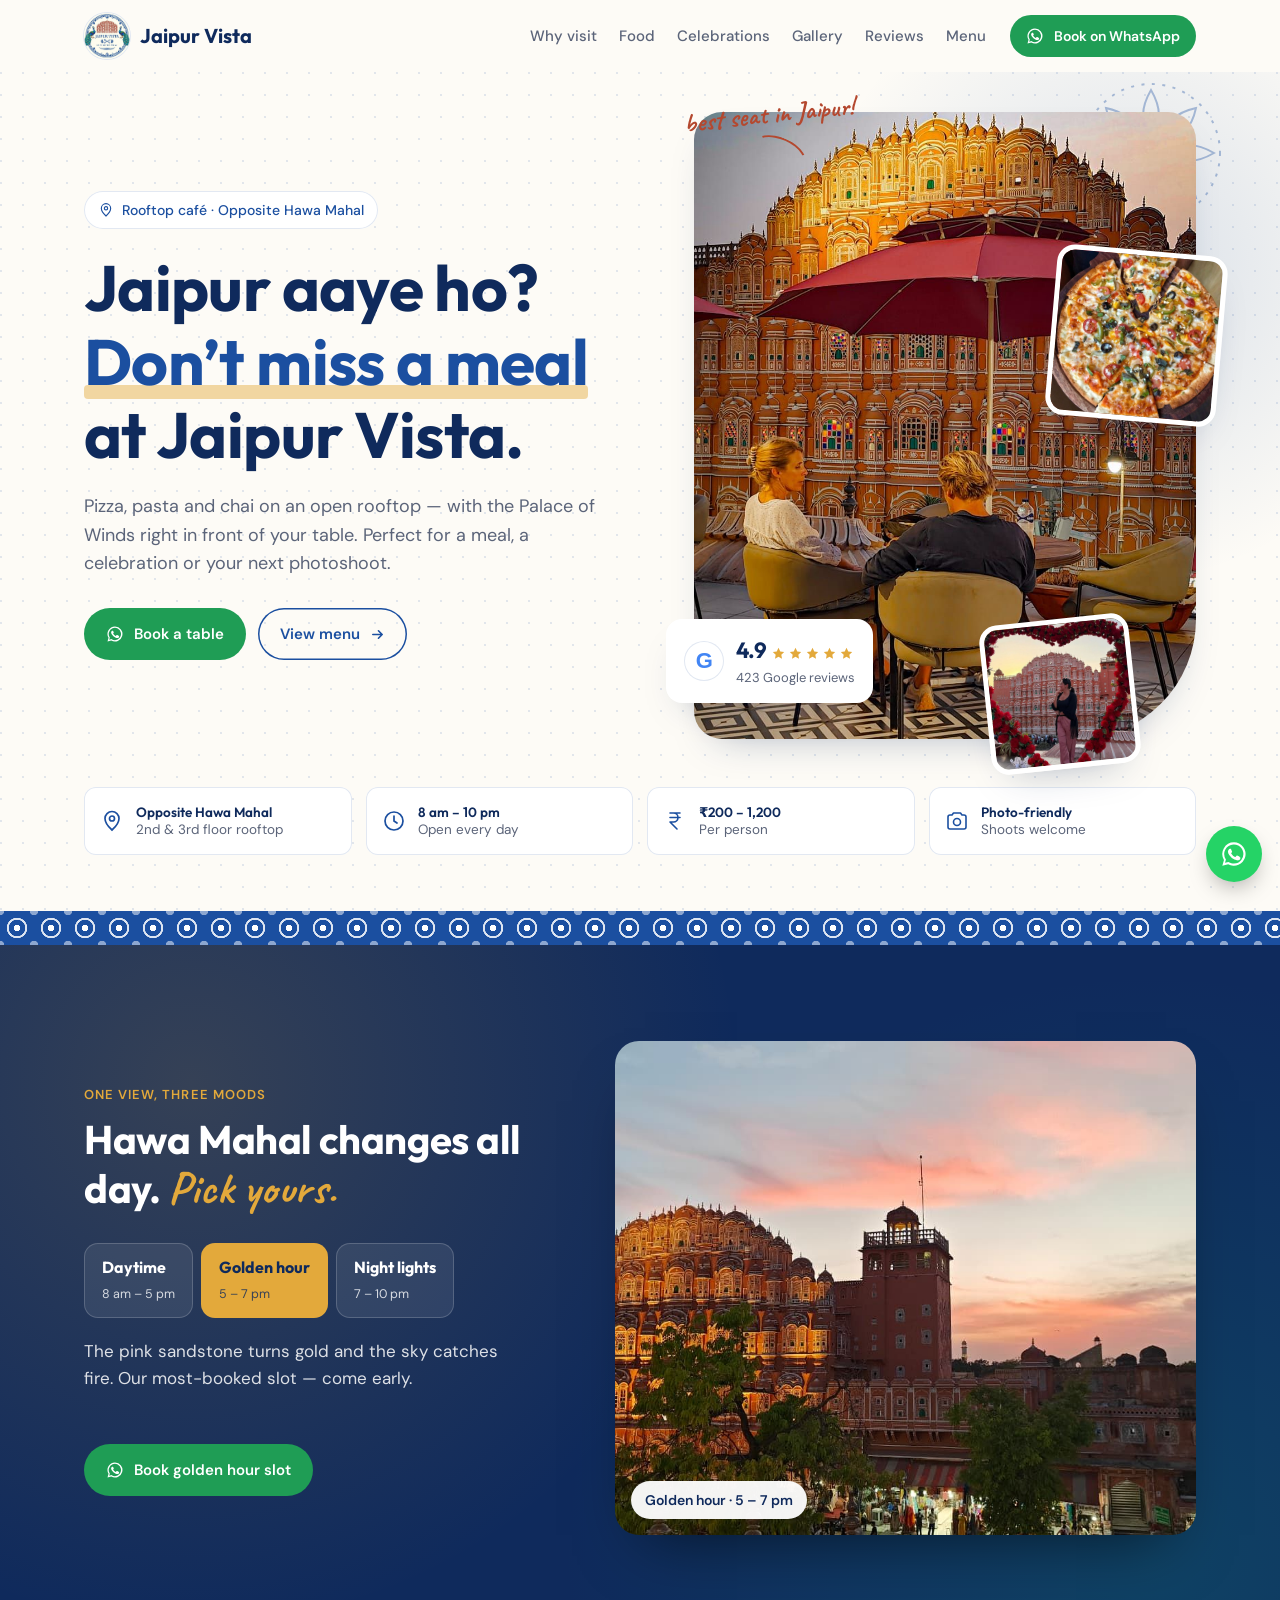
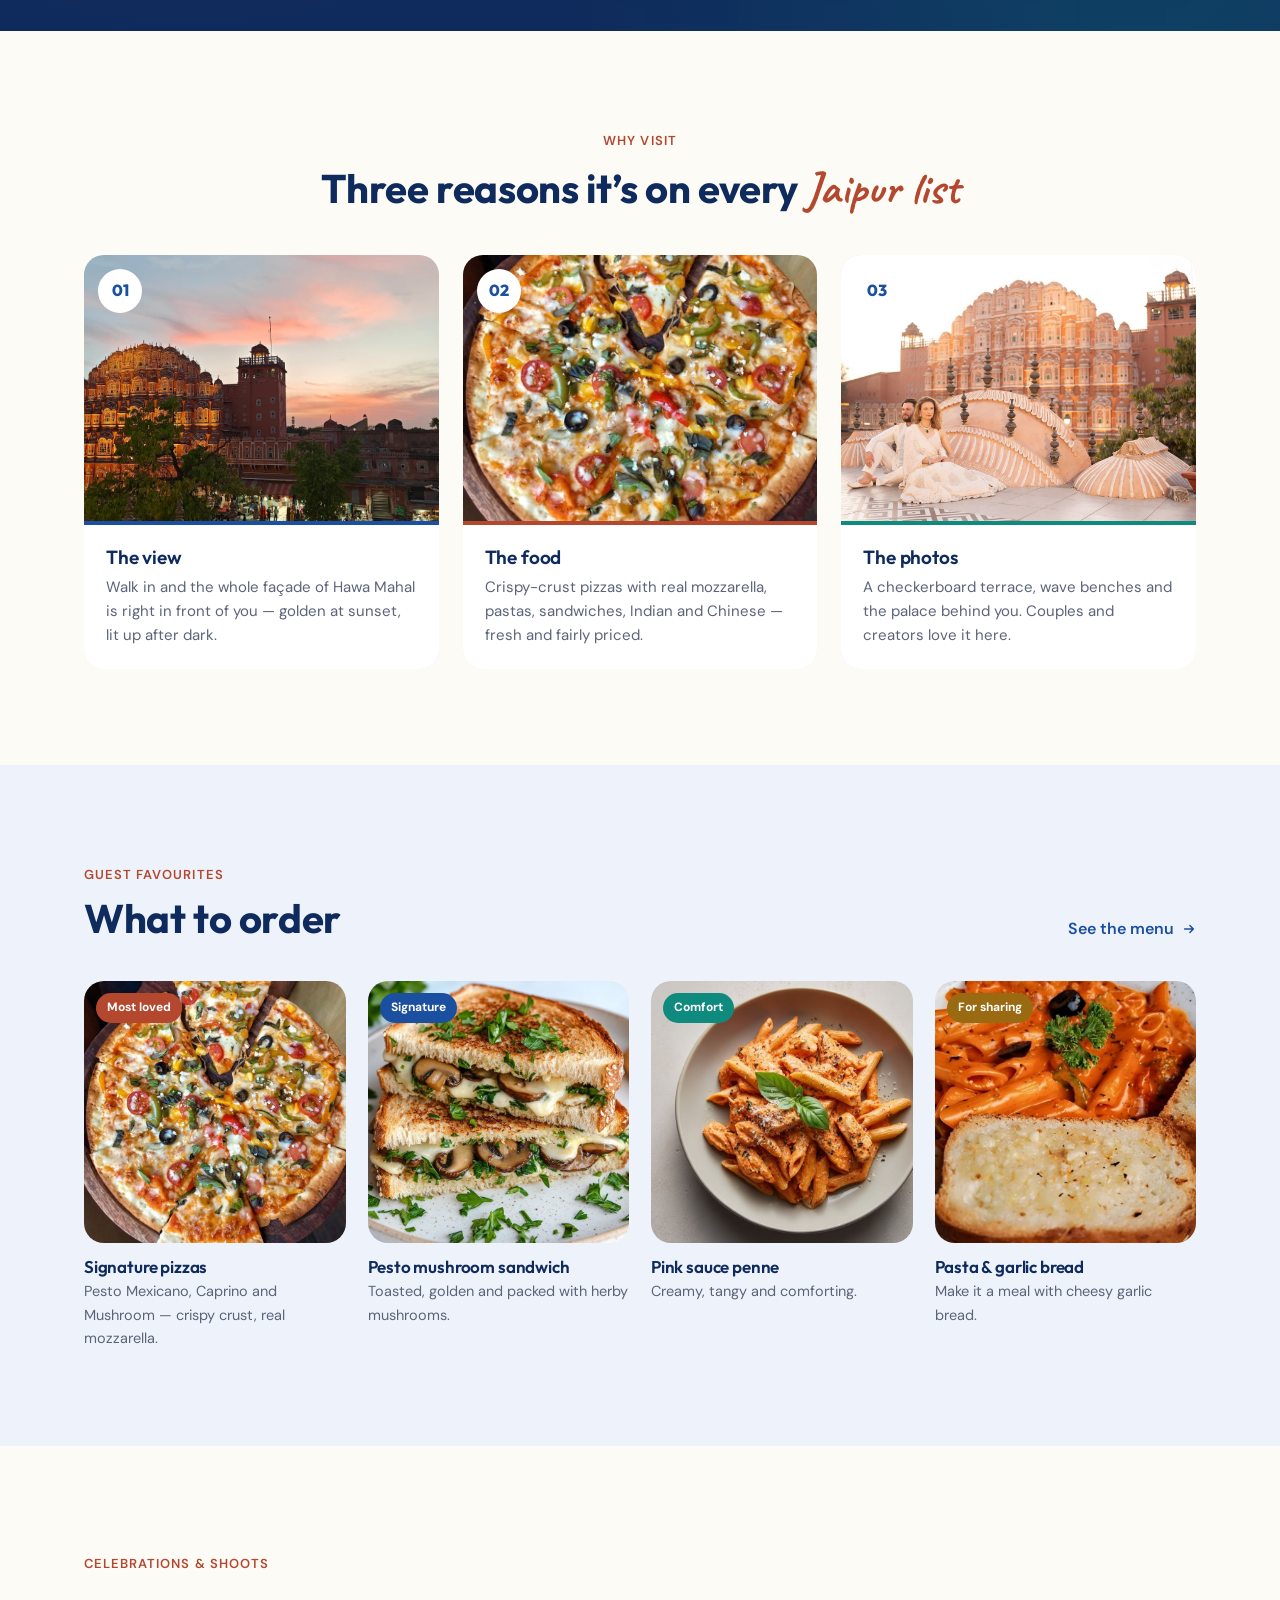
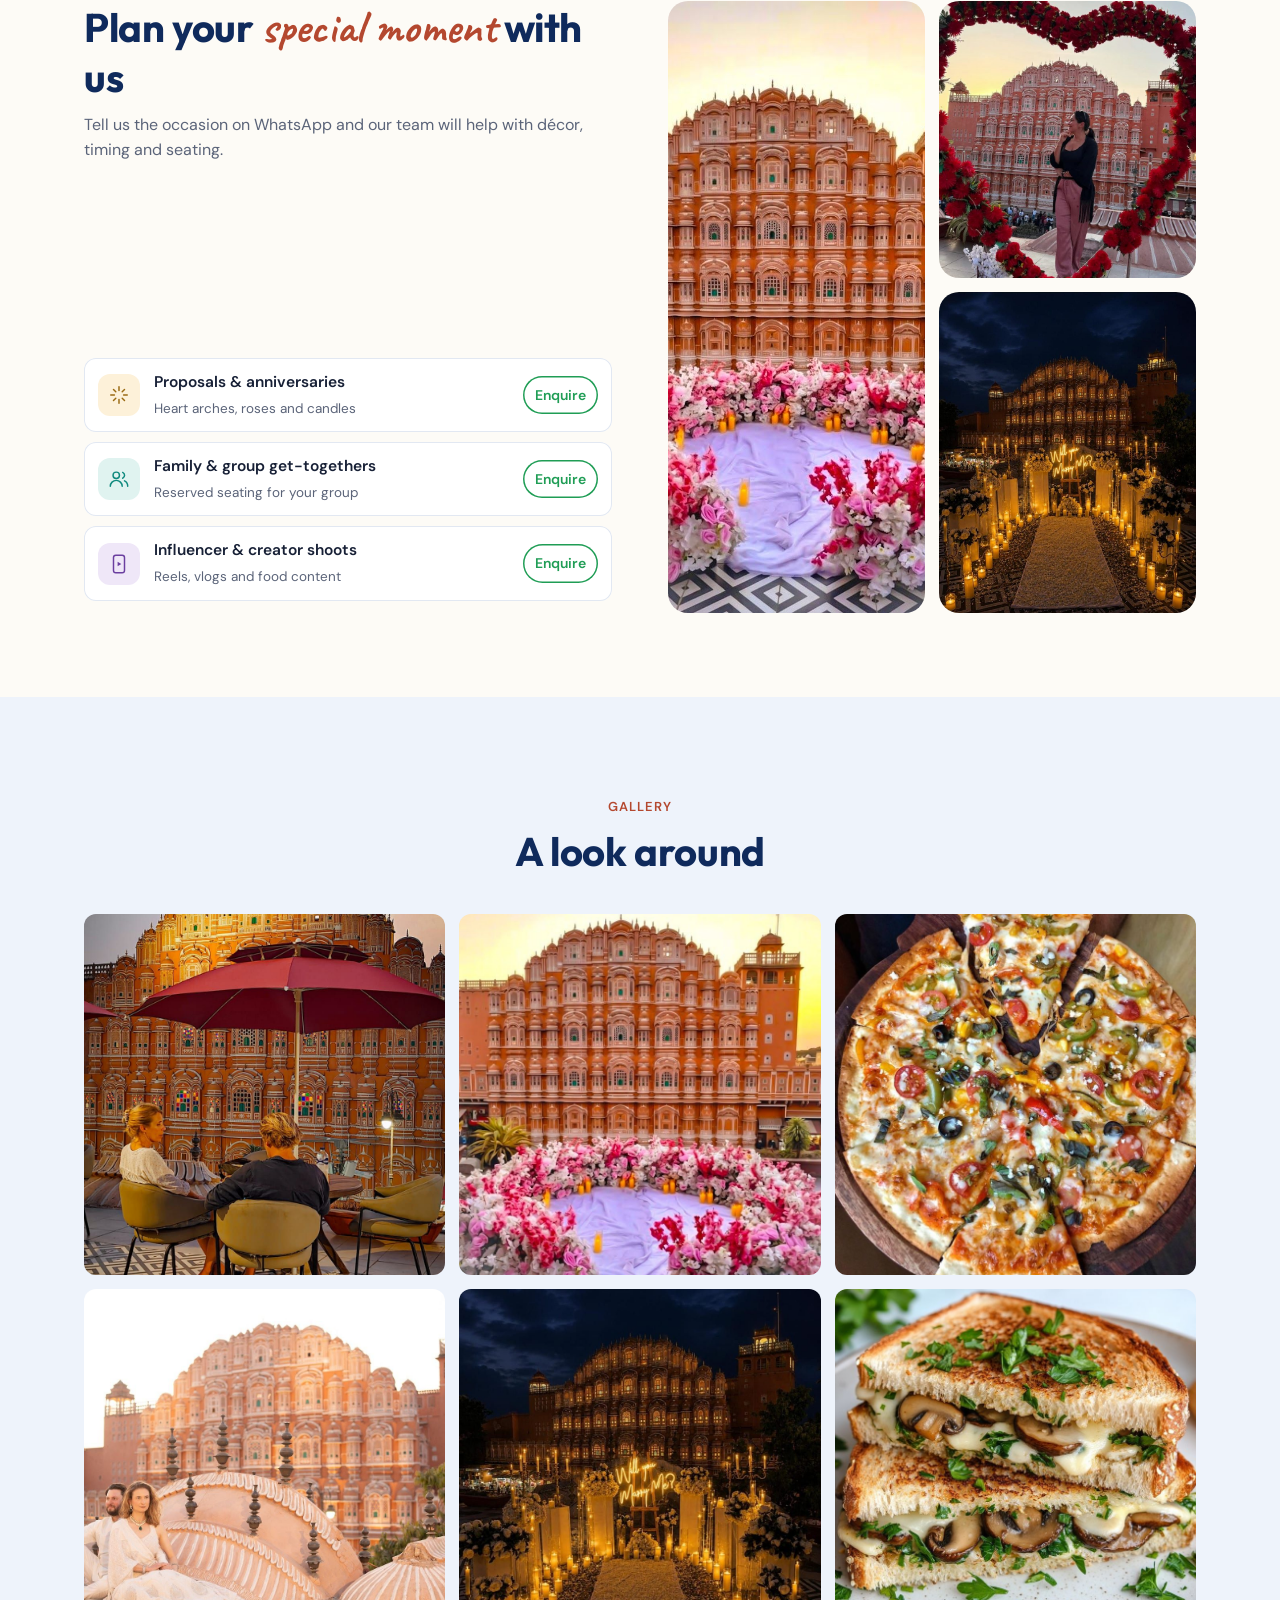
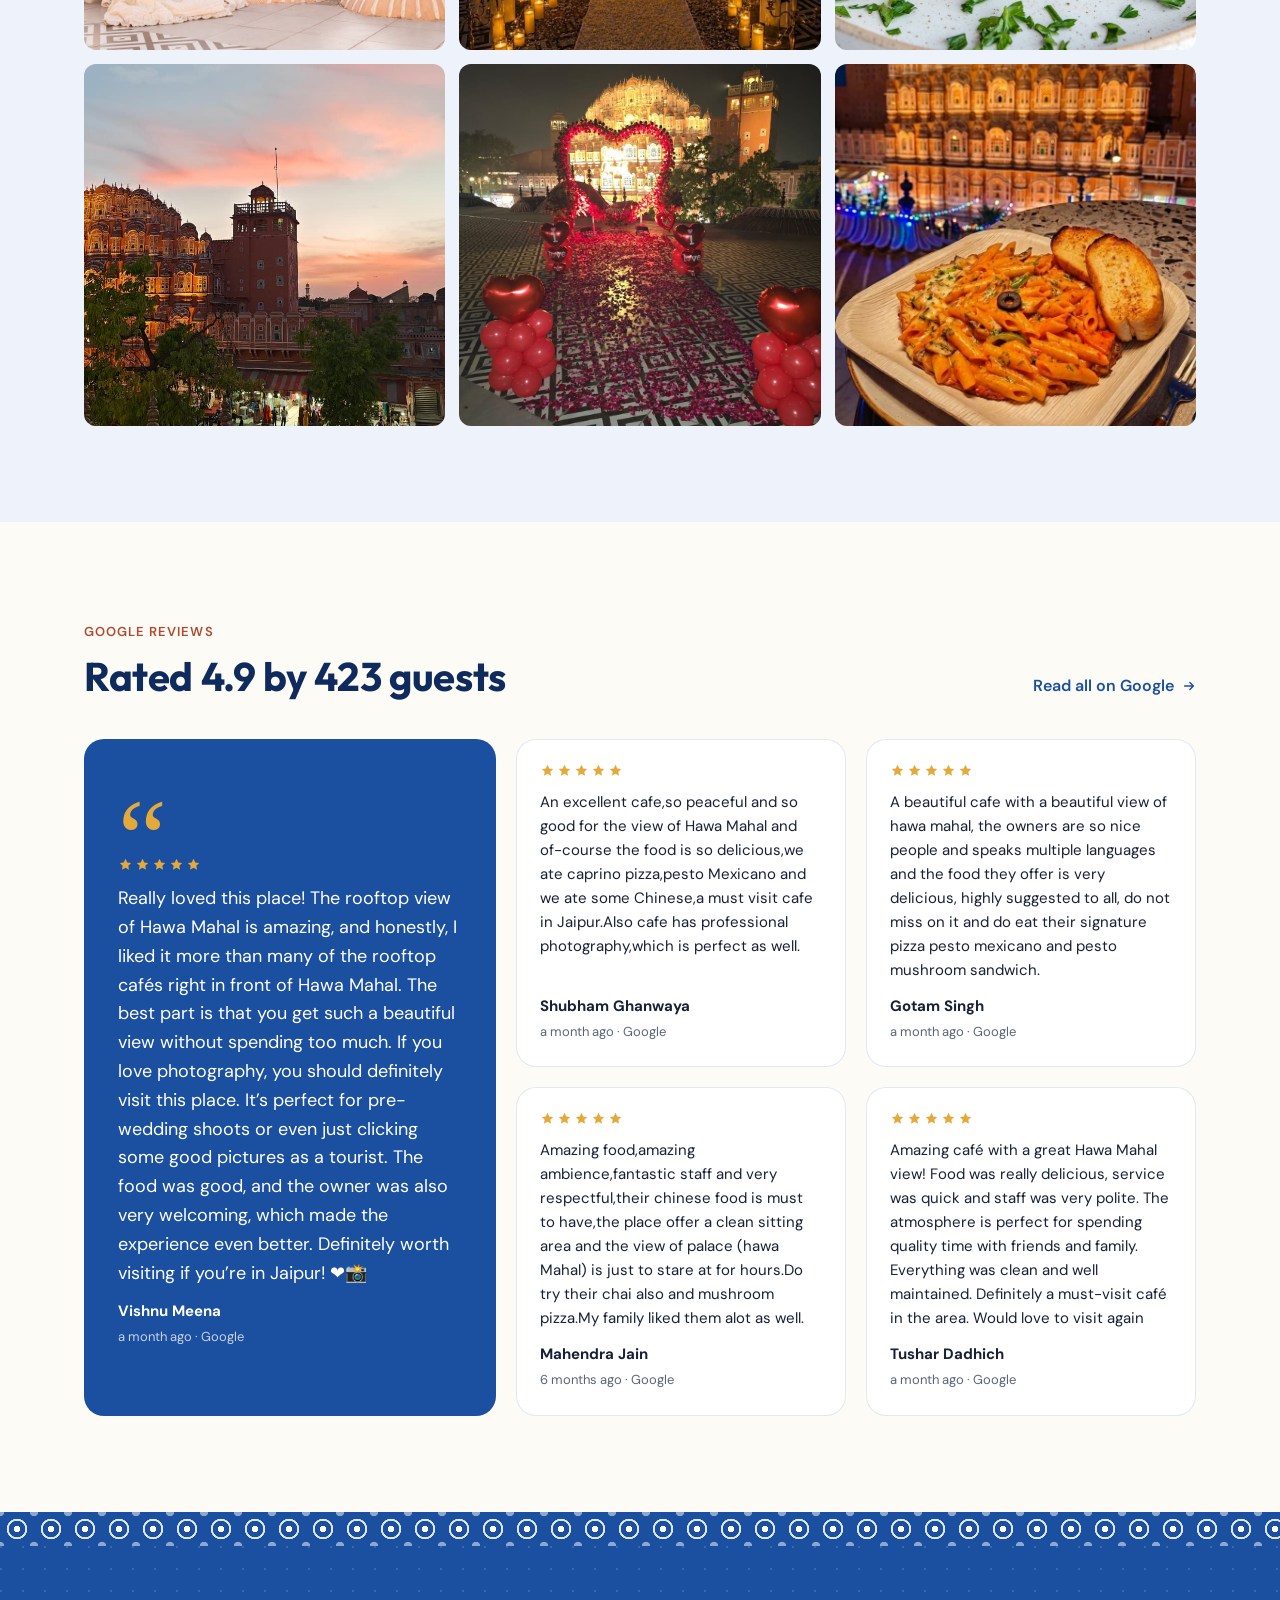
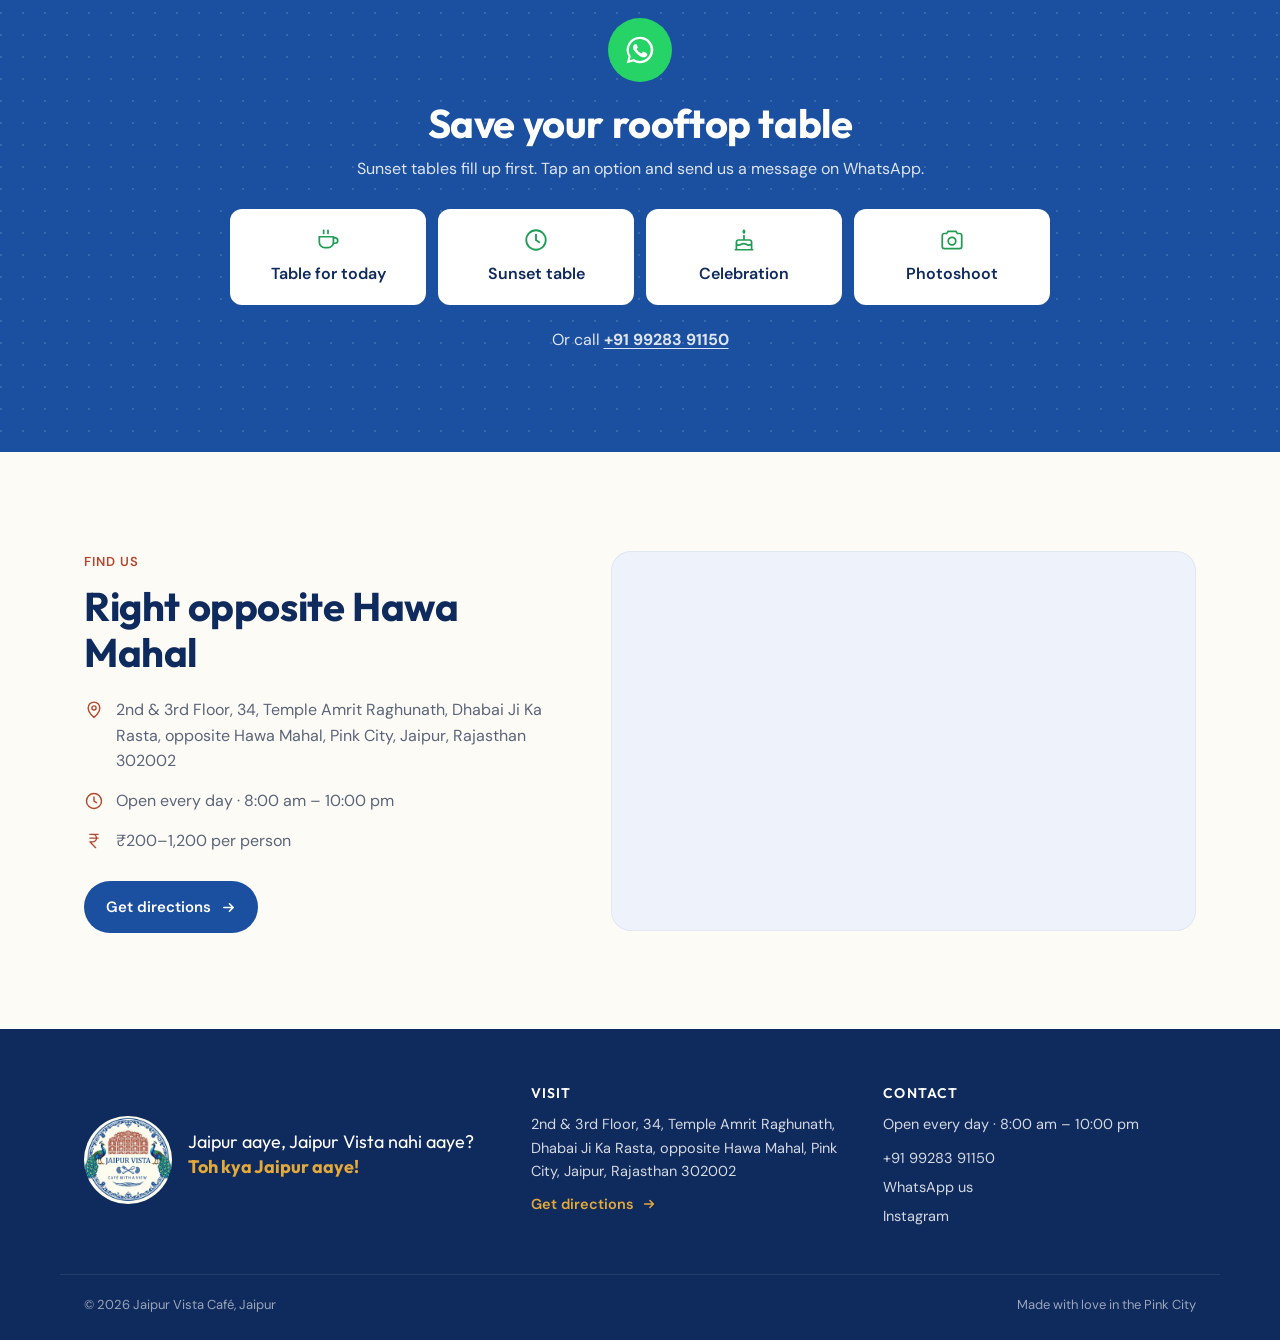
==== commit 99b67a1c: "Bring more life to the Jaipur Vista design - Hero photo collage with floating food and celebration s" ====
--- a/index.html
+++ b/index.html
@@ -11,7 +11,7 @@
 <meta property="og:image" content="https://jaipur-vista.vercel.app/assets/photos/view-rooftop.jpg">
 <link rel="icon" href="assets/logo.jpg">
 <link rel="preconnect" href="https://fonts.googleapis.com"><link rel="preconnect" href="https://fonts.gstatic.com" crossorigin>
-<link href="https://fonts.googleapis.com/css2?family=Outfit:wght@500;600;700&family=DM+Sans:opsz,wght@9..40,400;9..40,500;9..40,600&display=swap" rel="stylesheet">
+<link href="https://fonts.googleapis.com/css2?family=Caveat:wght@600;700&family=Outfit:wght@500;600;700;800&family=DM+Sans:opsz,wght@9..40,400;9..40,500;9..40,600&display=swap" rel="stylesheet">
 <link rel="stylesheet" href="style.css">
 <script type="application/ld+json">{"@context":"https://schema.org","@type":"CafeOrCoffeeShop","name":"Jaipur Vista Cafe","slogan":"Café with a view","url":"https://jaipur-vista.vercel.app/","telephone":"+91-99283-91150","priceRange":"₹200–1,200","image":"https://jaipur-vista.vercel.app/assets/photos/view-rooftop.jpg","address":{"@type":"PostalAddress","streetAddress":"2nd & 3rd Floor, 34, Temple Amrit Raghunath, Dhabai Ji Ka Rasta, opposite Hawa Mahal","addressLocality":"Jaipur","addressRegion":"Rajasthan","postalCode":"302002","addressCountry":"IN"},"openingHours":"Mo-Su 08:00-22:00","servesCuisine":["Pizza","Italian","Indian","Chinese","Café"],"aggregateRating":{"@type":"AggregateRating","ratingValue":"4.9","reviewCount":"423"}}</script>
 </head>
@@ -22,10 +22,11 @@
 
 <!-- HERO -->
 <section class="hero">
+ <div class="hero-blob" aria-hidden="true"></div>
  <div class="wrap hero-grid">
   <div class="hero-copy">
    <p class="pill"><svg aria-hidden="true"><use href="#i-pin"/></svg>Rooftop café · Opposite Hawa Mahal</p>
-   <h1>Jaipur aaye ho?<br><span class="hl">Don’t miss a meal</span> at Jaipur Vista.</h1>
+   <h1 class="hero-h"><span class="hw">Jaipur aaye ho?</span><br><span class="hl">Don’t miss a meal</span> at Jaipur Vista.</h1>
    <p class="lede">Pizza, pasta and chai on an open rooftop — with the Palace of Winds right in front of your table. Perfect for a meal, a celebration or your next photoshoot.</p>
    <div class="ctas">
     <a class="btn" data-wa="Hi Jaipur Vista! I would like to book a table."><svg aria-hidden="true"><use href="#i-wa"/></svg>Book a table</a>
@@ -33,18 +34,38 @@
    </div>
   </div>
   <div class="hero-media">
+   <svg class="motif spin" aria-hidden="true" viewBox="0 0 100 100"><g fill="none" stroke="currentColor" stroke-width="1.3"><circle cx="50" cy="50" r="10"/><circle cx="50" cy="50" r="46" stroke-dasharray="2 5"/><path d="M50 8c7 12 7 22 0 30-7-8-7-18 0-30ZM50 92c7-12 7-22 0-30-7 8-7 18 0 30ZM8 50c12-7 22-7 30 0-8 7-18 7-30 0ZM92 50c-12-7-22-7-30 0 8 7 18 7 30 0Z"/><path d="M20 20c14 3 21 10 22 22-12-1-19-8-22-22ZM80 80c-14-3-21-10-22-22 12 1 19 8 22 22ZM80 20c-3 14-10 21-22 22 1-12 8-19 22-22ZM20 80c3-14 10-21 22-22-1 12-8 19-22 22Z"/></g></svg>
    <img class="hero-img" src="assets/photos/view-rooftop.jpg" alt="Guests at a rooftop table at Jaipur Vista with Hawa Mahal behind them" fetchpriority="high">
+   <img class="hero-mini m1" src="assets/photos/food-pizza.jpg" alt="Loaded veggie pizza" loading="lazy">
+   <img class="hero-mini m2" src="assets/photos/celebrate-roseheart.jpg" alt="Rose-heart frame in front of Hawa Mahal" loading="lazy">
+   <span class="note n1">best seat in Jaipur!</span>
    <a class="rating-card" id="rating-card" target="_blank" rel="noopener">
     <span class="g">G</span>
-    <span><b>4.9</b> <span class="stars" aria-hidden="true"><svg><use href="#i-star"/></svg><svg><use href="#i-star"/></svg><svg><use href="#i-star"/></svg><svg><use href="#i-star"/></svg><svg><use href="#i-star"/></svg></span><small>423 Google reviews</small></span>
+    <span><b><span class="count" data-to="4.9" data-dec="1">4.9</span></b> <span class="stars" aria-hidden="true"><svg><use href="#i-star"/></svg><svg><use href="#i-star"/></svg><svg><use href="#i-star"/></svg><svg><use href="#i-star"/></svg><svg><use href="#i-star"/></svg></span><small><span class="count" data-to="423">423</span> Google reviews</small></span>
    </a>
   </div>
  </div>
  <div class="wrap facts">
-  <div><svg aria-hidden="true"><use href="#i-pin"/></svg><span><b>Opposite Hawa Mahal</b>2nd &amp; 3rd floor rooftop</span></div>
-  <div><svg aria-hidden="true"><use href="#i-clock"/></svg><span><b>8 am – 10 pm</b>Open every day</span></div>
-  <div><svg aria-hidden="true"><use href="#i-rupee"/></svg><span><b>₹200 – 1,200</b>Per person</span></div>
-  <div><svg aria-hidden="true"><use href="#i-camera"/></svg><span><b>Photo-friendly</b>Shoots welcome</span></div>
+  <div class="reveal"><svg aria-hidden="true"><use href="#i-pin"/></svg><span><b>Opposite Hawa Mahal</b>2nd &amp; 3rd floor rooftop</span></div>
+  <div class="reveal"><svg aria-hidden="true"><use href="#i-clock"/></svg><span><b>8 am – 10 pm</b>Open every day</span></div>
+  <div class="reveal"><svg aria-hidden="true"><use href="#i-rupee"/></svg><span><b>₹200 – 1,200</b>Per person</span></div>
+  <div class="reveal"><svg aria-hidden="true"><use href="#i-camera"/></svg><span><b>Photo-friendly</b>Shoots welcome</span></div>
+ </div>
+</section>
+
+<div class="tiles" aria-hidden="true"></div>
+
+<!-- MOODS -->
+<section id="moods" class="moods">
+ <div class="wrap moods-grid">
+  <div class="moods-copy reveal">
+   <p class="kicker">One view, three moods</p>
+   <h2>Hawa Mahal changes all day. <span class="script">Pick yours.</span></h2>
+   <div class="mood-tabs" role="tablist" aria-label="Time of day" id="mood-tabs"></div>
+   <p class="mood-text" id="mood-text" aria-live="polite"></p>
+   <a class="btn" id="mood-cta" target="_blank" rel="noopener"><svg aria-hidden="true"><use href="#i-wa"/></svg><span>Book this slot</span></a>
+  </div>
+  <div class="mood-stage reveal" id="mood-stage"></div>
  </div>
 </section>
 
@@ -53,12 +74,12 @@
  <div class="wrap">
   <div class="head center reveal">
    <p class="kicker">Why visit</p>
-   <h2>Three reasons it’s on every Jaipur list</h2>
+   <h2>Three reasons it’s on every <span class="script">Jaipur list</span></h2>
   </div>
   <div class="why-grid">
-   <article class="why reveal"><img src="assets/photos/view-sunset.jpg" alt="Hawa Mahal at sunset from the rooftop" loading="lazy"><div><h3>The view</h3><p>Walk in and the whole façade of Hawa Mahal is right in front of you — golden at sunset, lit up after dark.</p></div></article>
-   <article class="why reveal"><img src="assets/photos/food-pizza.jpg" alt="Loaded veggie pizza" loading="lazy"><div><h3>The food</h3><p>Crispy-crust pizzas with real mozzarella, pastas, sandwiches, Indian and Chinese — fresh and fairly priced.</p></div></article>
-   <article class="why reveal"><img src="assets/photos/view-terrace.jpg" alt="Couple posing on the terrace in front of Hawa Mahal" loading="lazy"><div><h3>The photos</h3><p>A checkerboard terrace, wave benches and the palace behind you. Couples and creators love it here.</p></div></article>
+   <article class="why reveal" style="--d:0s"><span class="num">01</span><img src="assets/photos/view-sunset.jpg" alt="Hawa Mahal at sunset from the rooftop" loading="lazy"><div><h3>The view</h3><p>Walk in and the whole façade of Hawa Mahal is right in front of you — golden at sunset, lit up after dark.</p></div></article>
+   <article class="why reveal" style="--d:.12s"><span class="num">02</span><img src="assets/photos/food-pizza.jpg" alt="Loaded veggie pizza" loading="lazy"><div><h3>The food</h3><p>Crispy-crust pizzas with real mozzarella, pastas, sandwiches, Indian and Chinese — fresh and fairly priced.</p></div></article>
+   <article class="why reveal" style="--d:.24s"><span class="num">03</span><img src="assets/photos/view-terrace.jpg" alt="Couple posing on the terrace in front of Hawa Mahal" loading="lazy"><div><h3>The photos</h3><p>A checkerboard terrace, wave benches and the palace behind you. Couples and creators love it here.</p></div></article>
   </div>
  </div>
 </section>
@@ -79,7 +100,7 @@
  <div class="wrap cel-grid">
   <div class="cel-copy reveal">
    <p class="kicker">Celebrations &amp; shoots</p>
-   <h2>Plan your special moment with us</h2>
+   <h2>Plan your <span class="script">special moment</span> with us</h2>
    <p class="muted">Tell us the occasion on WhatsApp and our team will help with décor, timing and seating.</p>
    <ul class="occ-list" id="occ-list"></ul>
   </div>
@@ -110,9 +131,11 @@
  </div>
 </section>
 
+<div class="tiles" aria-hidden="true"></div>
 <!-- BOOK -->
 <section id="book" class="book">
  <div class="wrap book-in reveal">
+  <span class="wa-pulse" aria-hidden="true"><svg><use href="#i-wa"/></svg></span>
   <h2>Save your rooftop table</h2>
   <p>Sunset tables fill up first. Tap an option and send us a message on WhatsApp.</p>
   <div class="book-btns" id="book-btns"></div>
--- a/style.css
+++ b/style.css
@@ -238,3 +238,130 @@
  *,*::before,*::after{animation:none!important;transition:none!important;scroll-behavior:auto!important}
  .reveal{opacity:1;transform:none}
 }
+
+/* ===== v2.1 — livelier accents ===== */
+.script{font-family:"Caveat",cursive;font-weight:700;color:var(--terra);font-size:1.15em;letter-spacing:0}
+.reveal{transition-delay:var(--d,0s)}
+
+/* hero */
+.hero{position:relative;overflow:hidden}
+.hero-blob{position:absolute;right:-180px;top:-140px;width:680px;height:680px;border-radius:50%;background:radial-gradient(circle,rgba(27,79,160,.16),rgba(27,79,160,0) 65%);pointer-events:none}
+.hero-copy>*{animation:rise .8s cubic-bezier(.2,.7,.2,1) both}
+.hero-copy>*:nth-child(2){animation-delay:.1s}.hero-copy>*:nth-child(3){animation-delay:.2s}.hero-copy>*:nth-child(4){animation-delay:.3s}
+@keyframes rise{from{opacity:0;transform:translateY(22px)}}
+.hw{display:inline-block}
+.hl::after{transform-origin:left;animation:mark 1s .7s cubic-bezier(.2,.7,.2,1) both}
+@keyframes mark{from{transform:scaleX(0)}}
+.hero-media{animation:rise 1s .15s cubic-bezier(.2,.7,.2,1) both}
+.motif{position:absolute;width:150px;height:150px;color:var(--blue);opacity:.35;right:-30px;top:-34px;z-index:0}
+.spin{animation:spin 40s linear infinite}
+@keyframes spin{to{transform:rotate(360deg)}}
+.hero-img{position:relative;z-index:1}
+.hero-mini{position:absolute;z-index:2;width:34%;aspect-ratio:1/1;object-fit:cover;border-radius:18px;border:5px solid #fff;box-shadow:var(--shadow)}
+.m1{right:-26px;top:22%;transform:rotate(5deg);animation:bob 6s ease-in-out infinite}
+.m2{right:12%;bottom:-30px;width:30%;transform:rotate(-6deg);animation:bob 7s 1s ease-in-out infinite}
+@keyframes bob{50%{translate:0 -10px}}
+.note{position:absolute;z-index:3;font-family:"Caveat",cursive;font-weight:700;font-size:26px;color:var(--terra);left:-8px;top:-18px;transform:rotate(-6deg)}
+.note::after{content:"";display:block;width:56px;height:34px;margin:2px 0 0 60px;border:2.5px solid currentColor;border-color:currentColor transparent transparent;border-radius:50% 50% 0 0;transform:rotate(30deg)}
+.rating-card{z-index:3}
+.facts>div{transition:transform .25s,box-shadow .25s,opacity .6s ease,translate .6s}
+.facts>div:hover{transform:translateY(-3px);box-shadow:inset 0 0 0 1px var(--line),var(--shadow)}
+.facts>div:nth-child(2){--d:.08s}.facts>div:nth-child(3){--d:.16s}.facts>div:nth-child(4){--d:.24s}
+
+/* blue-pottery tile band */
+.tiles{height:34px;background-color:var(--blue);background-image:
+ radial-gradient(circle at 17px 17px,#fff 3px,transparent 3.5px),
+ radial-gradient(circle at 17px 17px,transparent 8px,rgba(255,255,255,.85) 8.5px,rgba(255,255,255,.85) 10px,transparent 10.5px),
+ radial-gradient(circle at 0 0,rgba(255,255,255,.5) 4px,transparent 4.5px),
+ radial-gradient(circle at 34px 34px,rgba(255,255,255,.5) 4px,transparent 4.5px),
+ radial-gradient(circle at 34px 0,rgba(255,255,255,.5) 4px,transparent 4.5px),
+ radial-gradient(circle at 0 34px,rgba(255,255,255,.5) 4px,transparent 4.5px);
+ background-size:34px 34px}
+
+/* moods */
+.moods{background:var(--navy);color:#fff;padding:clamp(64px,8vw,96px) 0;position:relative;overflow:hidden}
+.moods::before{content:"";position:absolute;inset:0;background:radial-gradient(circle at 15% 20%,rgba(227,169,59,.18),transparent 45%),radial-gradient(circle at 90% 90%,rgba(15,138,126,.25),transparent 45%)}
+.moods-grid{position:relative;display:grid;grid-template-columns:.9fr 1.1fr;gap:56px;align-items:center}
+.moods h2{color:#fff}.moods .kicker{color:var(--gold)}.moods .script{color:var(--gold)}
+.mood-tabs{display:flex;gap:8px;margin:28px 0 20px;flex-wrap:wrap}
+.mood-tabs button{padding:12px 18px;border-radius:14px;background:rgba(255,255,255,.08);box-shadow:inset 0 0 0 1px rgba(255,255,255,.18);text-align:left;transition:.25s}
+.mood-tabs button:hover{background:rgba(255,255,255,.15)}
+.mood-tabs button[aria-selected=true]{background:var(--gold);color:var(--navy);box-shadow:none}
+.mood-tabs b{display:block;font-family:var(--head);font-size:16px}
+.mood-tabs small{font-size:12.5px;opacity:.8}
+.mood-text{color:rgba(255,255,255,.85);font-size:17px;min-height:84px;margin-bottom:22px;max-width:440px}
+.moods .btn{background:var(--wa)}.moods .btn:hover{background:#178547}
+.mood-stage{position:relative;aspect-ratio:4/3.4;border-radius:24px;overflow:hidden;box-shadow:0 30px 60px -30px rgba(0,0,0,.6)}
+.mood-stage img{position:absolute;inset:0;width:100%;height:100%;object-fit:cover;opacity:0;transform:scale(1.06);transition:opacity .8s ease,transform 1.6s ease}
+.mood-stage img.on{opacity:1;transform:none}
+.mood-chip{position:absolute;left:16px;bottom:16px;background:rgba(255,255,255,.95);color:var(--navy);font-weight:600;font-size:14px;padding:8px 14px;border-radius:999px;opacity:0;transform:translateY(8px);transition:.5s .2s}
+.mood-chip.on{opacity:1;transform:none}
+
+/* why */
+.why{position:relative}
+.why .num{position:absolute;top:14px;left:14px;z-index:1;width:44px;height:44px;border-radius:50%;background:#fff;color:var(--blue);font-family:var(--head);font-weight:800;display:grid;place-items:center;box-shadow:var(--shadow)}
+.why img{transition:transform .5s}
+.why:hover img{transform:scale(1.05)}
+.why>img{display:block}
+.why{isolation:isolate}
+.why div{position:relative;background:#fff}
+.why:nth-child(1) div{border-top:4px solid var(--blue)}
+.why:nth-child(2) div{border-top:4px solid var(--terra)}
+.why:nth-child(3) div{border-top:4px solid var(--teal)}
+
+/* dishes */
+.dish-img{position:relative;border-radius:var(--r);overflow:hidden;margin-bottom:14px}
+.dish-img img{margin:0;border-radius:0;transition:transform .5s}
+.dish:hover .dish-img img{transform:scale(1.07) rotate(1deg)}
+.dtag{position:absolute;left:12px;top:12px;font-size:12px;font-weight:700;padding:5px 11px;border-radius:999px;color:#fff}
+.dtag.t0{background:var(--terra)}.dtag.t1{background:var(--blue)}.dtag.t2{background:var(--teal)}.dtag.t3{background:#9a6a12}
+
+/* celebrate */
+.occ-list li{transition:transform .25s,box-shadow .25s,opacity .6s ease}
+.occ-list li:hover{transform:translateX(6px);box-shadow:inset 0 0 0 1px var(--line),var(--shadow)}
+.occ-list li:nth-child(2) .ic{background:#fbe9e4;color:var(--terra)}
+.occ-list li:nth-child(3) .ic{background:#fdf1d9;color:#9a6a12}
+.occ-list li:nth-child(4) .ic{background:#e0f3f0;color:var(--teal)}
+.occ-list li:nth-child(5) .ic{background:#efe7f8;color:#6b3fa0}
+.collage img{transition:transform .5s}
+.collage img:hover{transform:scale(1.03) rotate(-1deg)}
+
+/* gallery */
+.g-item{position:relative}
+.g-item::after{content:"";position:absolute;inset:0;background:linear-gradient(transparent 50%,rgba(15,42,92,.45));opacity:0;transition:opacity .3s}
+.g-item:hover::after{opacity:1}
+
+/* reviews */
+.rv-grid{grid-template-columns:1.25fr 1fr 1fr;grid-auto-flow:dense}
+.rv-feat{grid-row:span 2;background:var(--blue);color:#fff;box-shadow:none;position:relative;justify-content:center;padding:34px}
+.rv-feat p{font-size:18px;line-height:1.6;flex:0}
+.rv-feat footer small{color:rgba(255,255,255,.75)}
+.rv-feat .q{font-family:Georgia,serif;font-size:110px;line-height:.6;color:var(--gold);height:40px}
+.rv{transition:transform .25s,box-shadow .25s,opacity .6s ease}
+.rv:hover{transform:translateY(-4px);box-shadow:inset 0 0 0 1px var(--line),var(--shadow)}
+.rv-feat:hover{box-shadow:var(--shadow)}
+
+/* book */
+.wa-pulse{display:grid;place-items:center;width:64px;height:64px;margin:0 auto 18px;border-radius:50%;background:#25d366;color:#fff;animation:pulse 2.2s infinite}
+.wa-pulse svg{width:32px;height:32px}
+@keyframes pulse{0%{box-shadow:0 0 0 0 rgba(37,211,102,.6)}70%{box-shadow:0 0 0 18px rgba(37,211,102,0)}100%{box-shadow:0 0 0 0 rgba(37,211,102,0)}}
+.book-btns a{transition:transform .25s,box-shadow .25s}
+.book-btns a:hover{transform:translateY(-4px);box-shadow:0 14px 28px -14px rgba(0,0,0,.5)}
+
+@media (max-width:980px){
+ .moods-grid{grid-template-columns:1fr;gap:32px}
+ .rv-grid{grid-template-columns:1fr 1fr}.rv-feat{grid-column:1/-1;grid-row:auto}
+ .m1{right:-8px}
+}
+@media (max-width:640px){
+ .rv-grid{grid-template-columns:1fr}
+ .hero-mini.m1{width:30%;right:-6px;top:12%}
+ .hero-mini.m2{width:28%;bottom:-18px;right:16%}
+ .note{font-size:21px;left:auto;right:30%;top:-26px}
+ .note::after{display:none}
+ .motif{width:110px;height:110px;right:-20px}
+ .mood-text{min-height:0}
+ .hero-blob{width:420px;height:420px}
+}
+@media (prefers-reduced-motion:reduce){.hero-copy>*,.hero-media,.hl::after{animation:none}}
+.reveal.in:hover{transition-delay:0s}
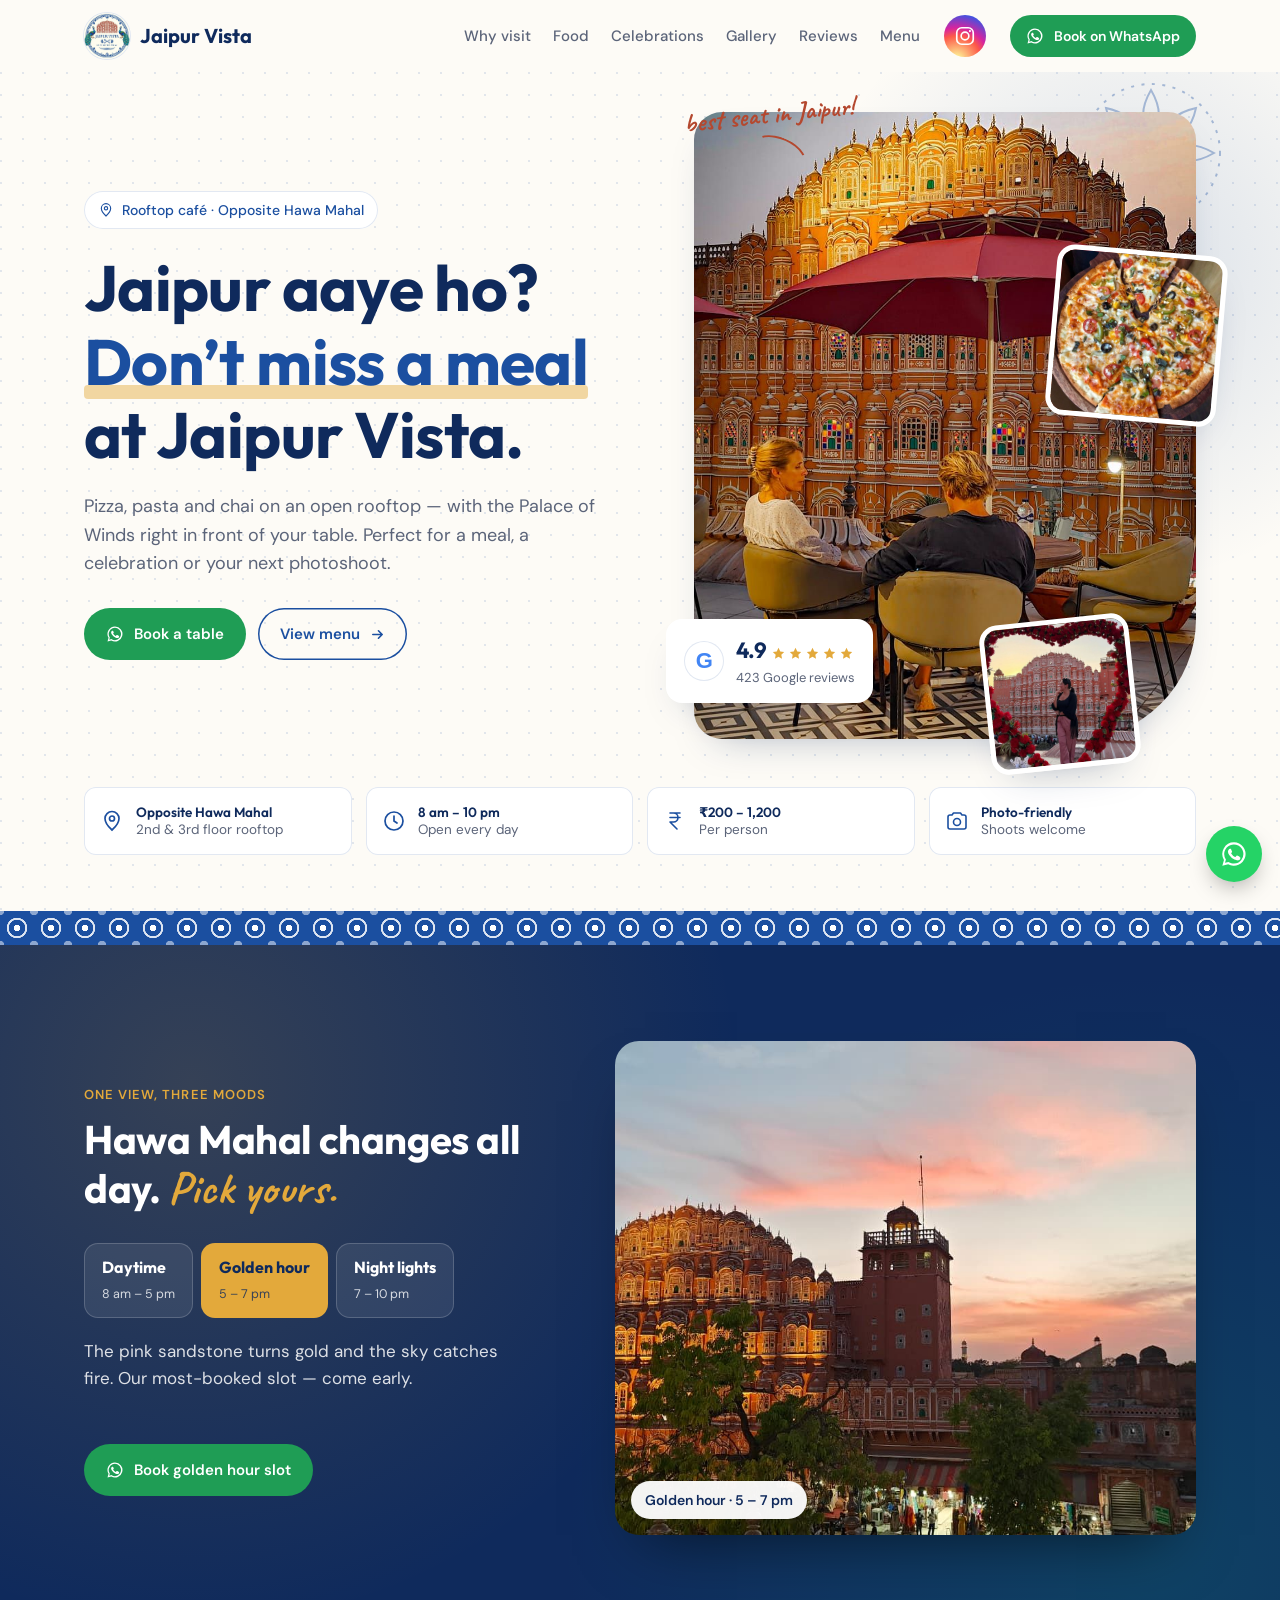
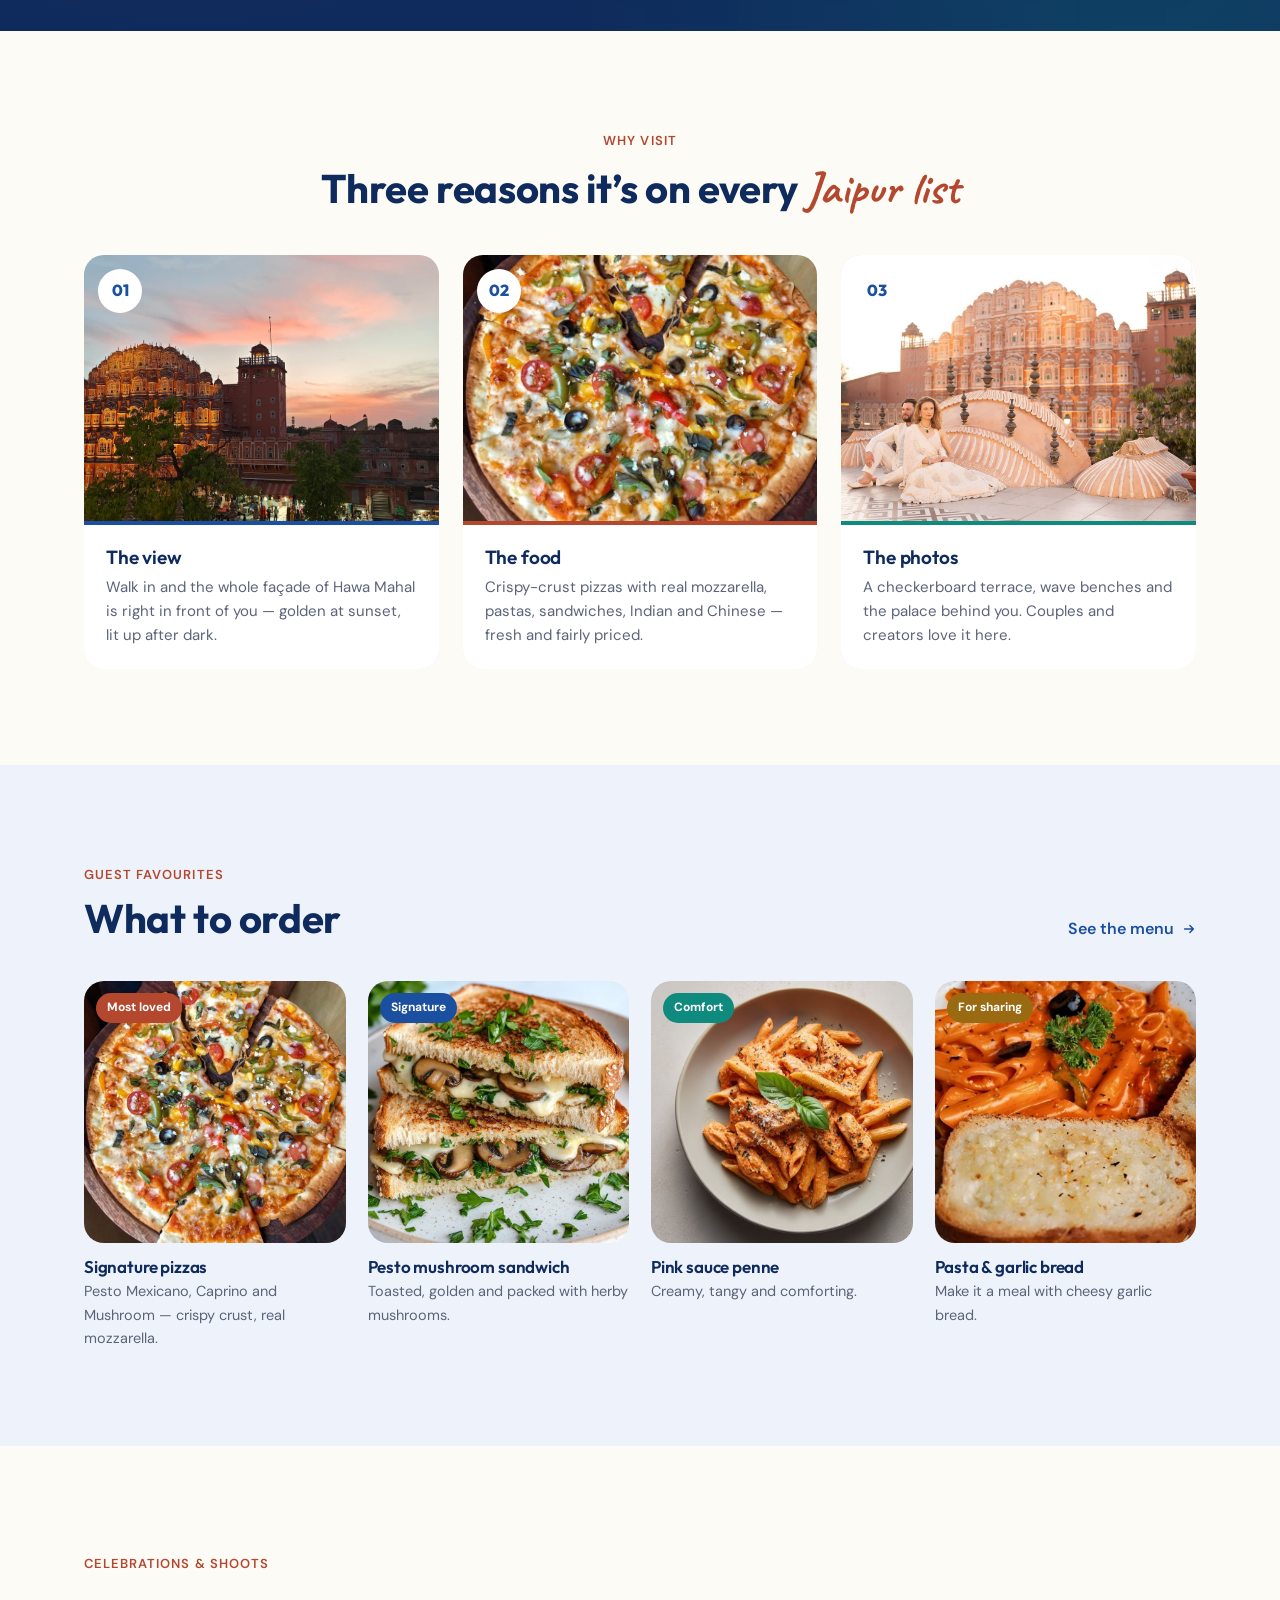
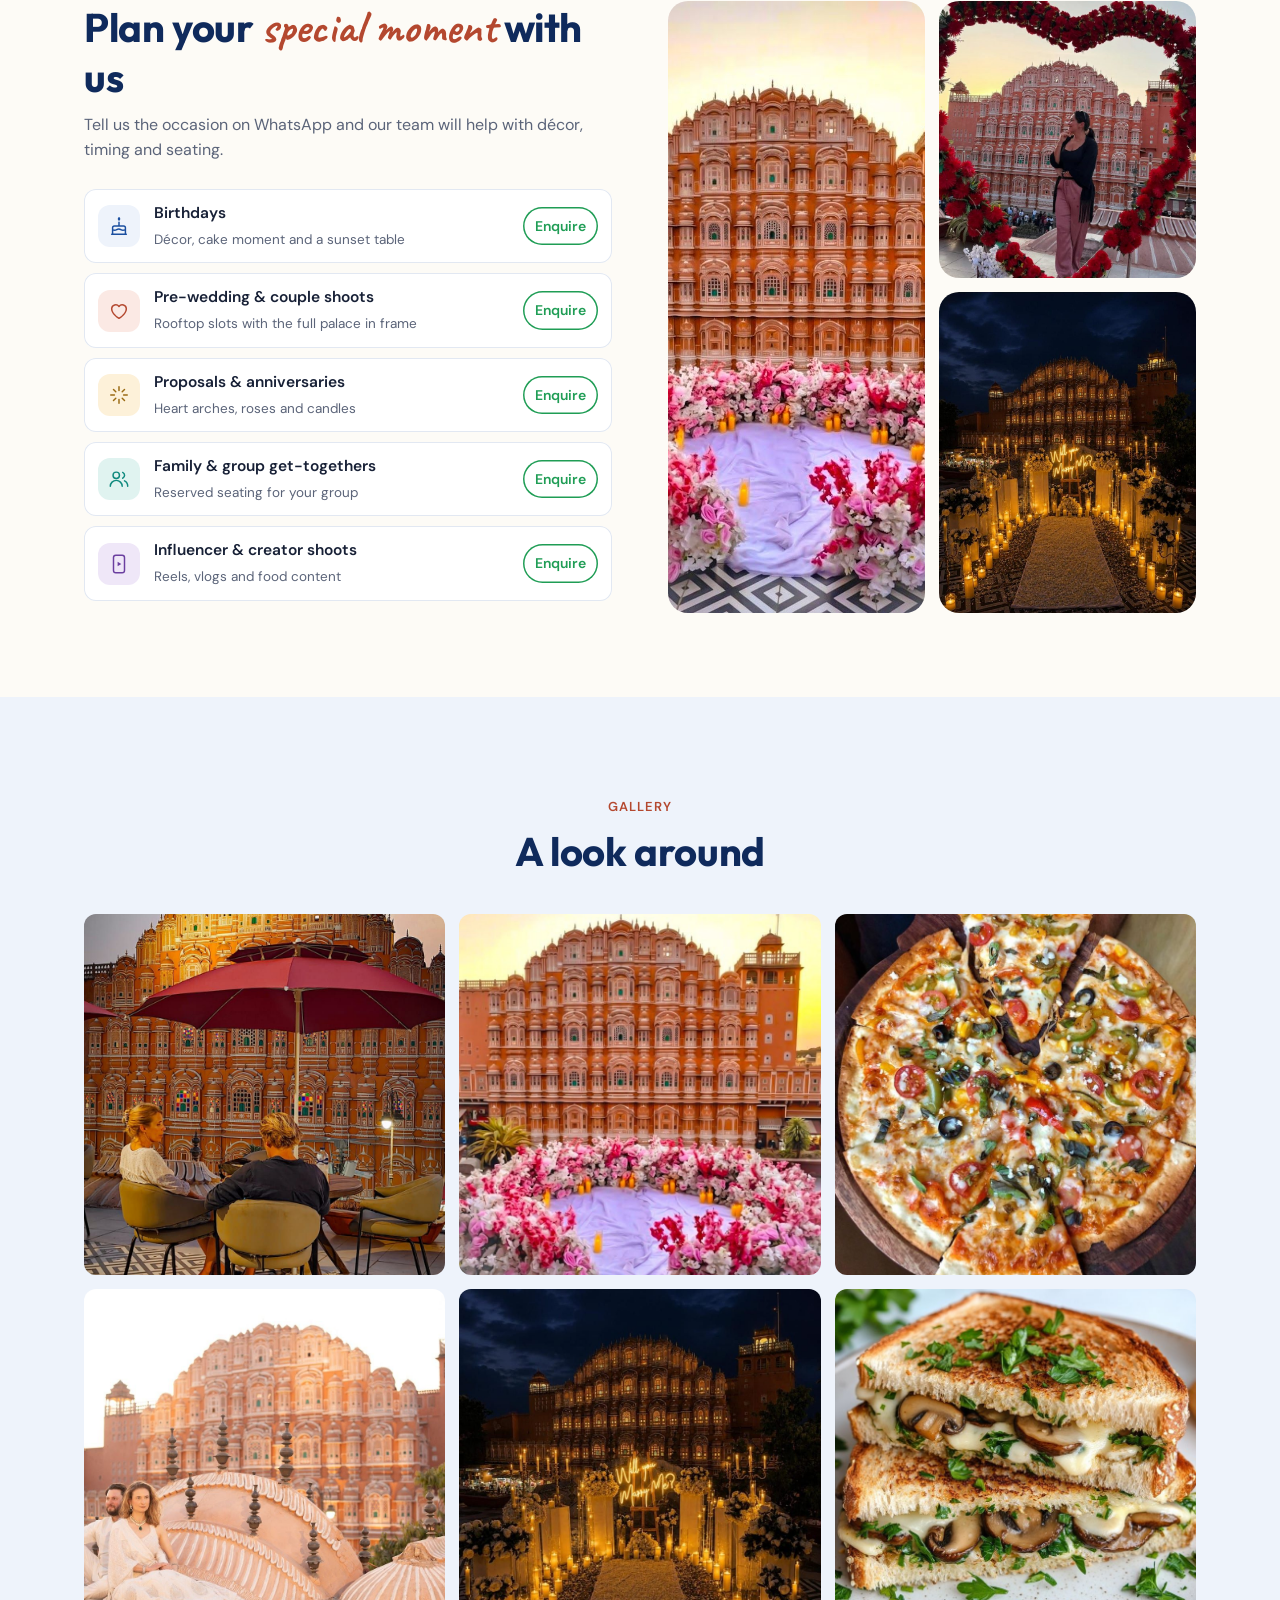
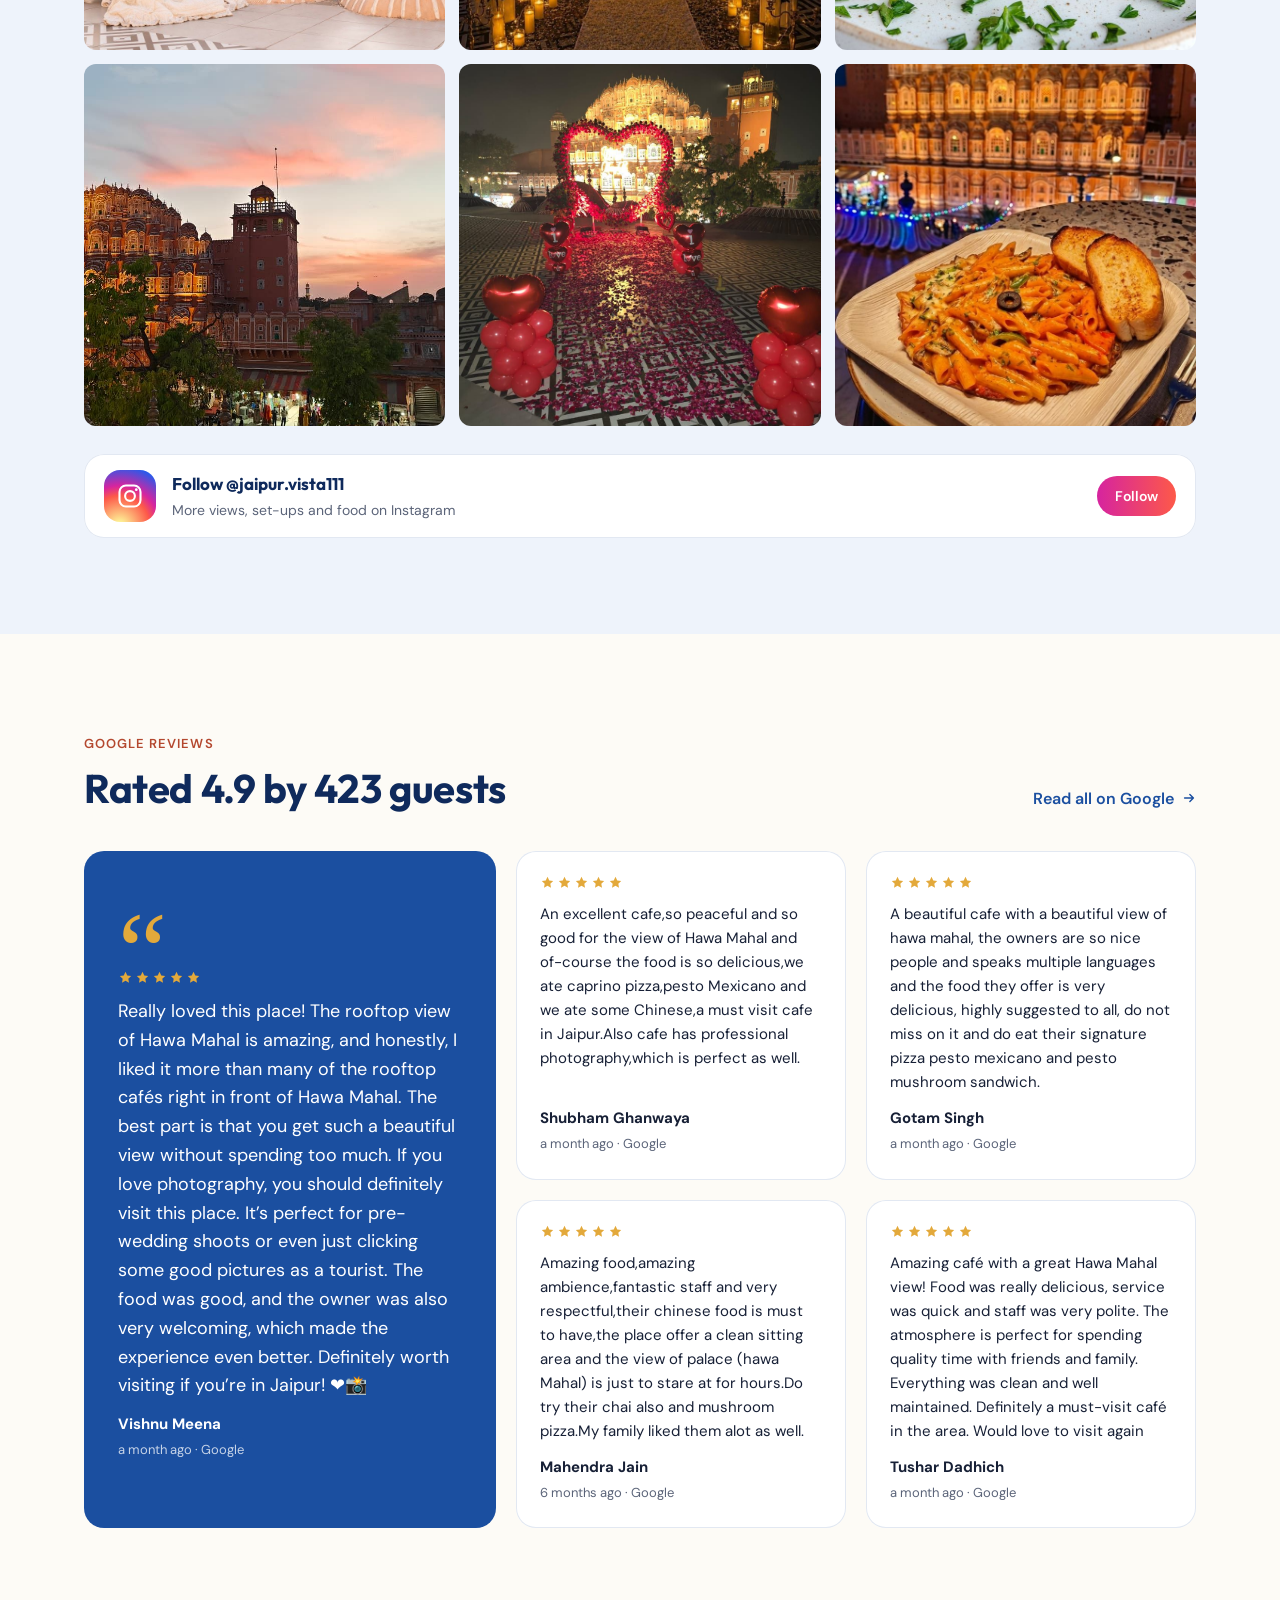
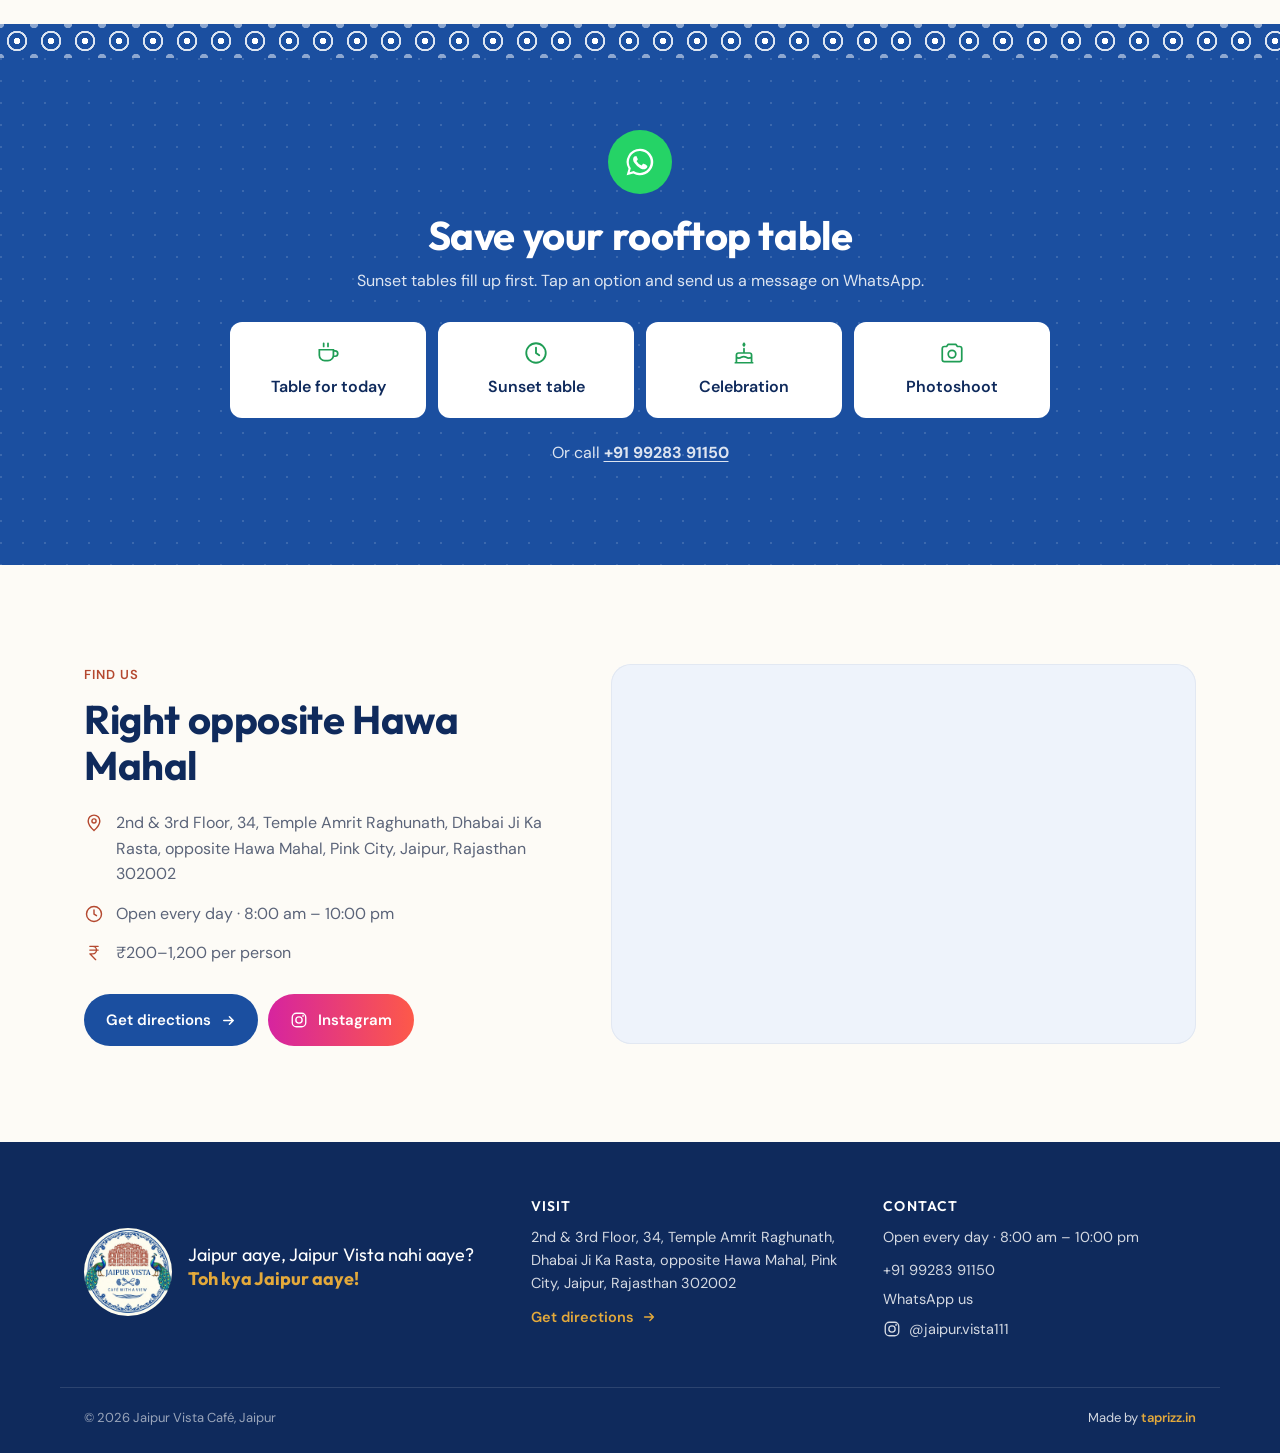
==== commit b188df34: "Link Instagram @jaipur.vista111 with logo across the site Instagram icon button in the header and mo" ====
--- a/index.html
+++ b/index.html
@@ -117,6 +117,7 @@
  <div class="wrap">
   <div class="head center reveal"><p class="kicker">Gallery</p><h2>A look around</h2></div>
   <div class="gal" id="gal"></div>
+  <a class="ig-cta reveal" id="ig-cta" target="_blank" rel="noopener"><span class="ig-logo"><svg aria-hidden="true"><use href="#i-insta"/></svg></span><span><b>Follow @jaipur.vista111</b><small>More views, set-ups and food on Instagram</small></span><span class="ig-follow">Follow</span></a>
  </div>
 </section>
 
@@ -154,7 +155,7 @@
     <li><svg aria-hidden="true"><use href="#i-clock"/></svg><span data-c="hours"></span></li>
     <li><svg aria-hidden="true"><use href="#i-rupee"/></svg><span data-c="priceRange"></span></li>
    </ul>
-   <a class="btn" id="dir" target="_blank" rel="noopener">Get directions <svg class="arrow"><use href="#i-arrow"/></svg></a>
+   <div class="visit-btns"><a class="btn" id="dir" target="_blank" rel="noopener">Get directions <svg class="arrow"><use href="#i-arrow"/></svg></a><a class="btn btn-ig" id="ig-visit" target="_blank" rel="noopener"><svg aria-hidden="true"><use href="#i-insta"/></svg>Instagram</a></div>
   </div>
   <div class="map reveal"><iframe id="map" title="Map showing Jaipur Vista Café" loading="lazy" referrerpolicy="no-referrer-when-downgrade"></iframe></div>
  </div>
--- a/style.css
+++ b/style.css
@@ -365,3 +365,26 @@
 }
 @media (prefers-reduced-motion:reduce){.hero-copy>*,.hero-media,.hl::after{animation:none}}
 .reveal.in:hover{transition-delay:0s}
+.foot-bot{opacity:1}.foot-bot span:first-child{opacity:.7}
+.credit{display:inline!important;margin:0!important;color:var(--gold);font-weight:600}
+.credit:hover{text-decoration:underline;text-underline-offset:3px}
+
+/* instagram */
+.ig-btn{width:42px;height:42px;border-radius:50%;display:grid;place-items:center;color:#fff;background:radial-gradient(circle at 30% 107%,#fdf497 0%,#fdf497 5%,#fd5949 45%,#d6249f 60%,#285aeb 90%);transition:transform .2s}
+.ig-btn:hover{transform:scale(1.08) rotate(-6deg)}
+.ig-btn svg{width:22px;height:22px}
+.m-ig{display:flex;align-items:center;gap:10px;color:#d6249f}
+.m-ig svg{width:20px;height:20px}
+.foot-ig{display:inline-flex!important;align-items:center;gap:8px}
+.foot-ig svg{width:18px;height:18px}
+.ig-cta{display:flex;align-items:center;gap:16px;margin-top:28px;background:#fff;border-radius:var(--r);padding:16px 20px;box-shadow:inset 0 0 0 1px var(--line);transition:transform .25s,box-shadow .25s,opacity .6s ease}
+.ig-cta:hover{transform:translateY(-3px);box-shadow:inset 0 0 0 1px var(--line),var(--shadow)}
+.ig-logo{width:52px;height:52px;border-radius:16px;display:grid;place-items:center;color:#fff;flex:none;background:radial-gradient(circle at 30% 107%,#fdf497 0%,#fdf497 5%,#fd5949 45%,#d6249f 60%,#285aeb 90%)}
+.ig-logo svg{width:28px;height:28px}
+.ig-cta b{display:block;font-family:var(--head);font-size:17px;color:var(--navy)}
+.ig-cta small{color:var(--muted);font-size:14px}
+.ig-cta>span:nth-child(2){flex:1;min-width:0}
+.ig-follow{background:linear-gradient(90deg,#d6249f,#fd5949);color:#fff;font-weight:600;font-size:14px;padding:9px 18px;border-radius:999px;flex:none}
+.visit-btns{display:flex;gap:10px;flex-wrap:wrap}
+.btn-ig{background:linear-gradient(90deg,#d6249f,#fd5949)}.btn-ig:hover{background:linear-gradient(90deg,#c01f8e,#e84f40)}
+@media (max-width:640px){.ig-btn{width:40px;height:40px}.ig-follow{display:none}}
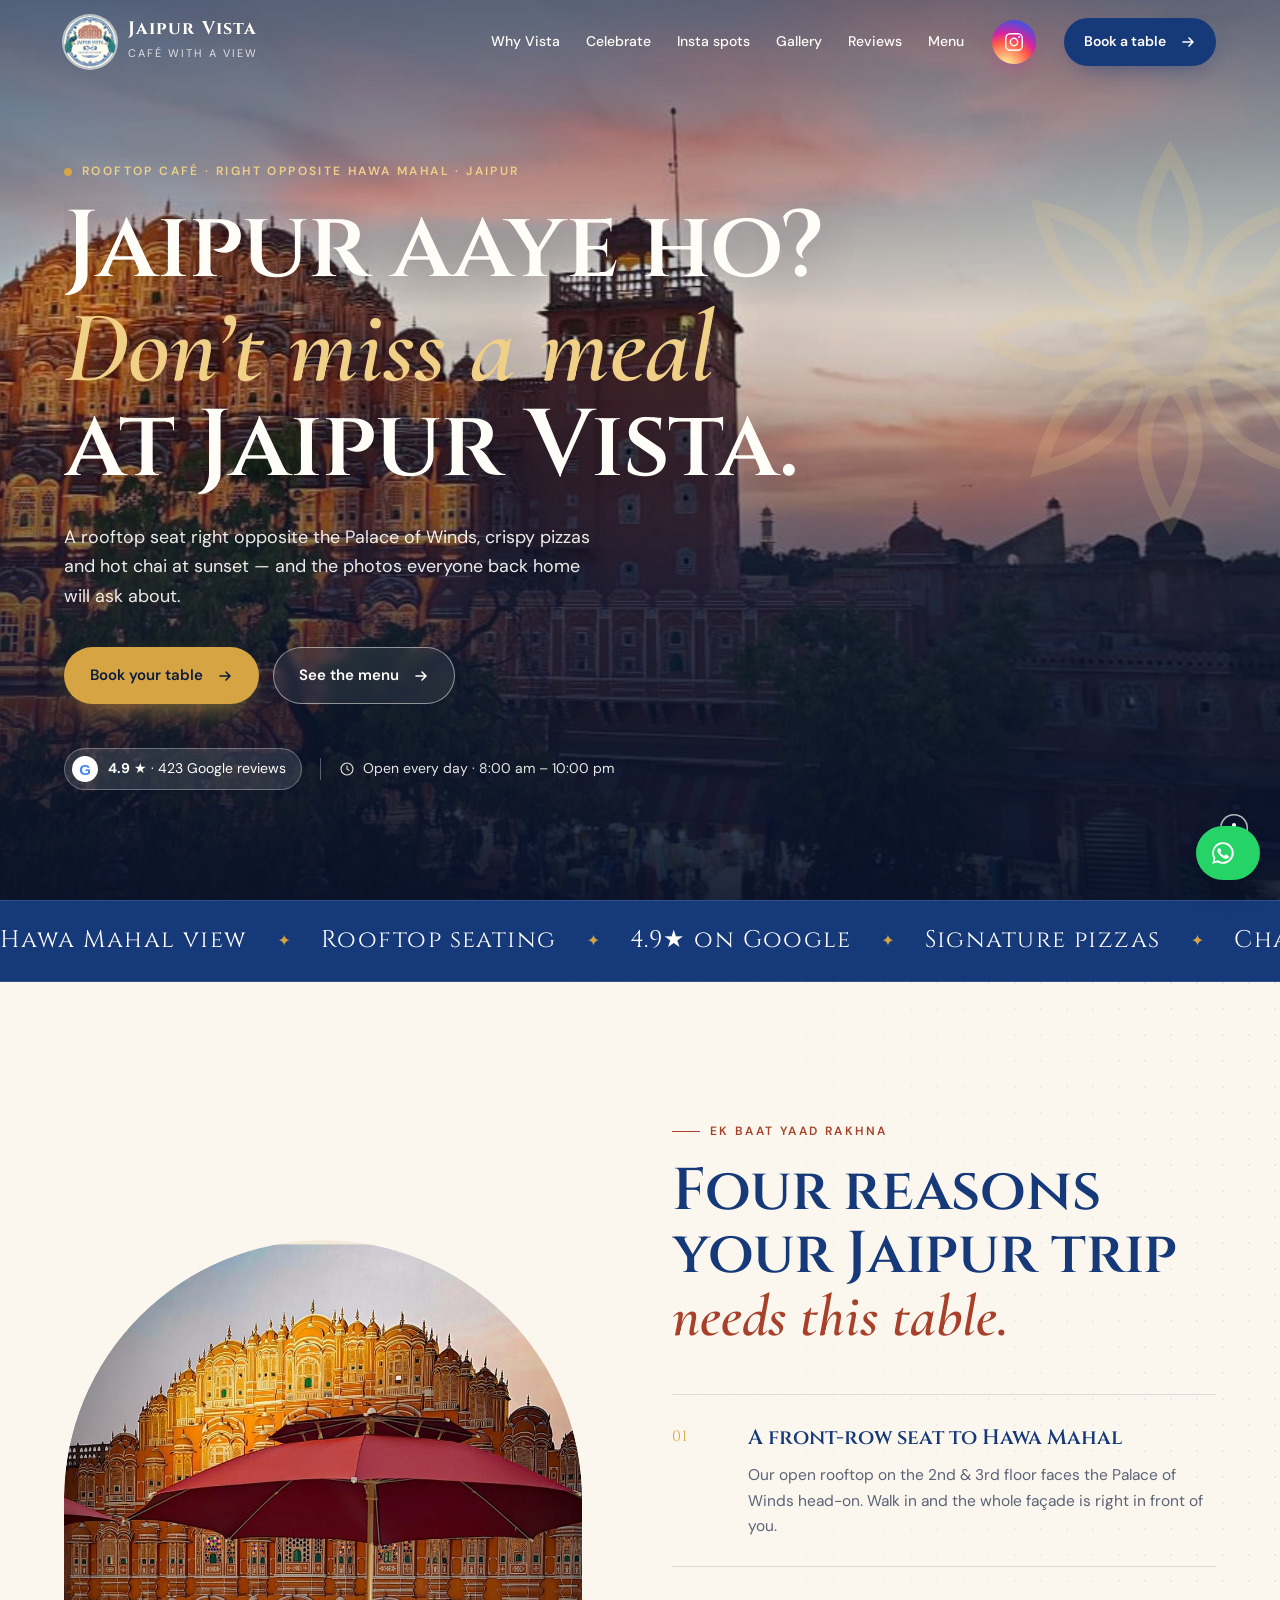
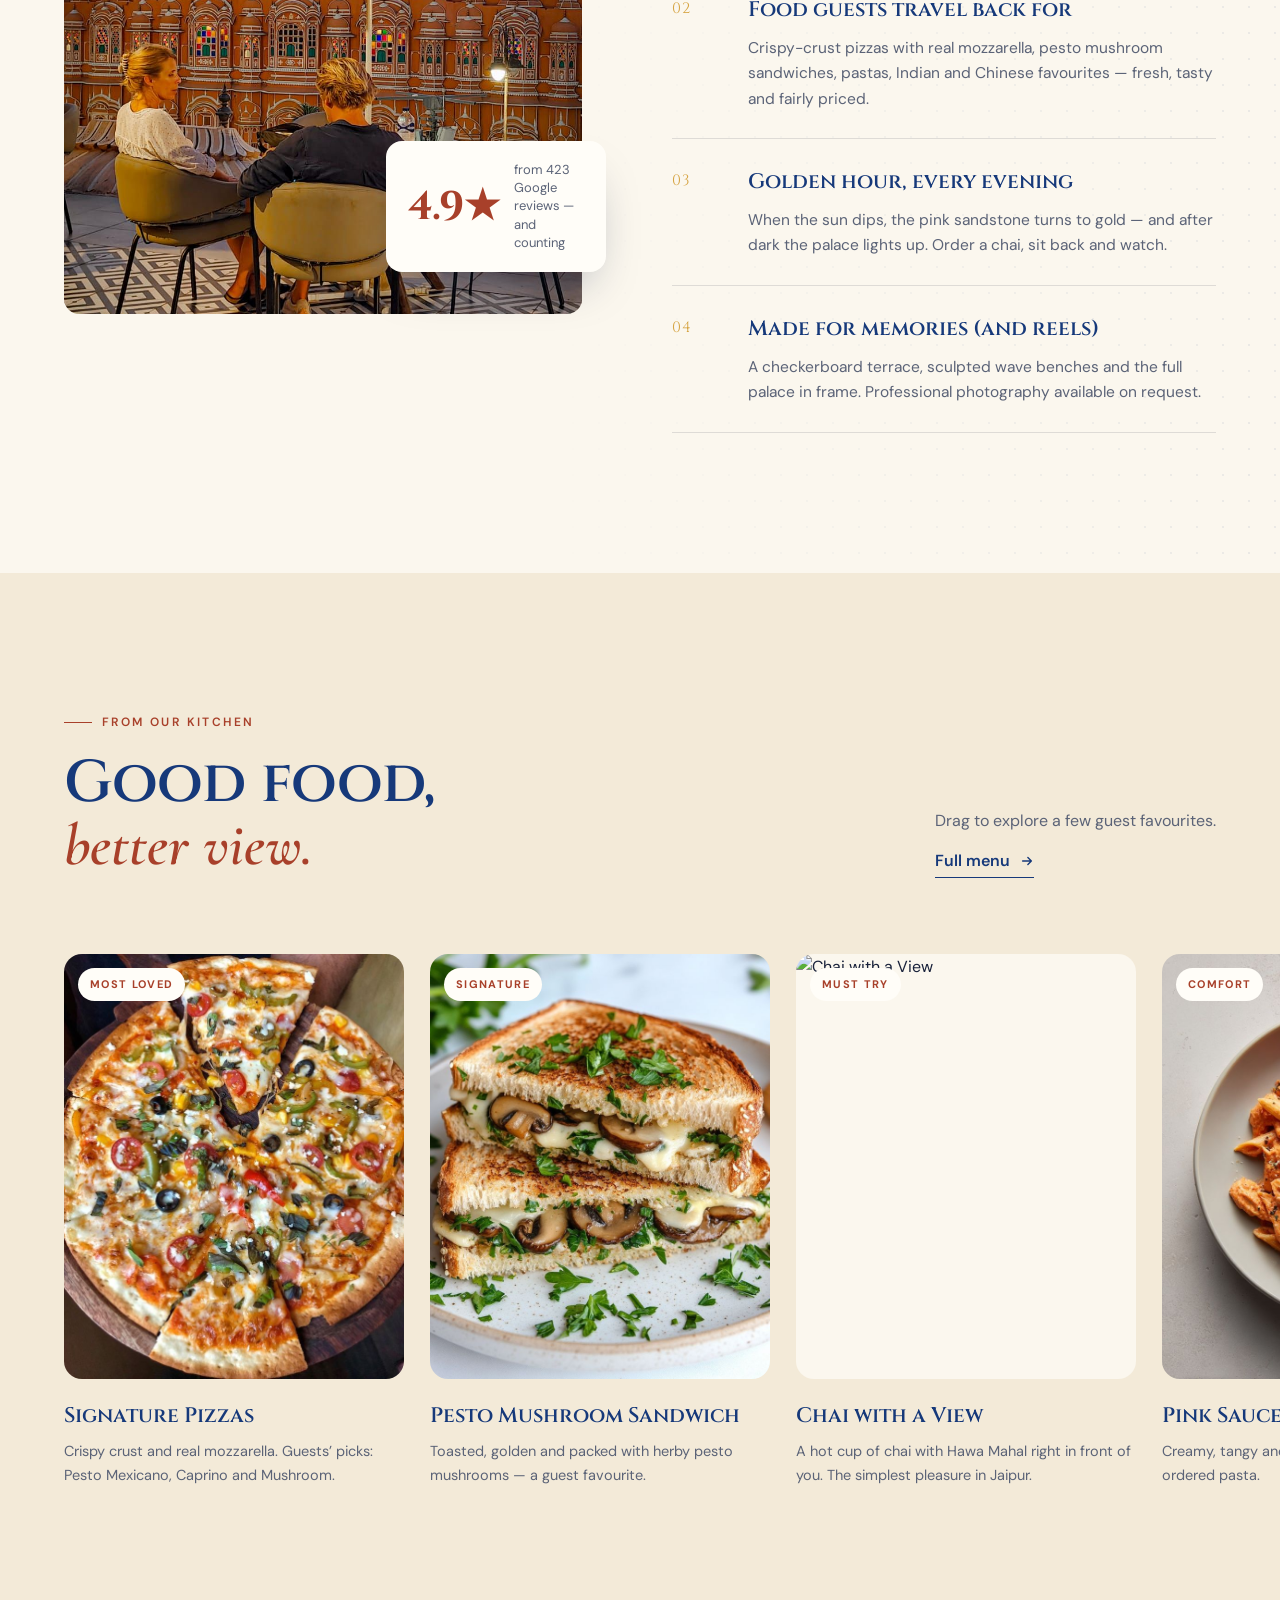
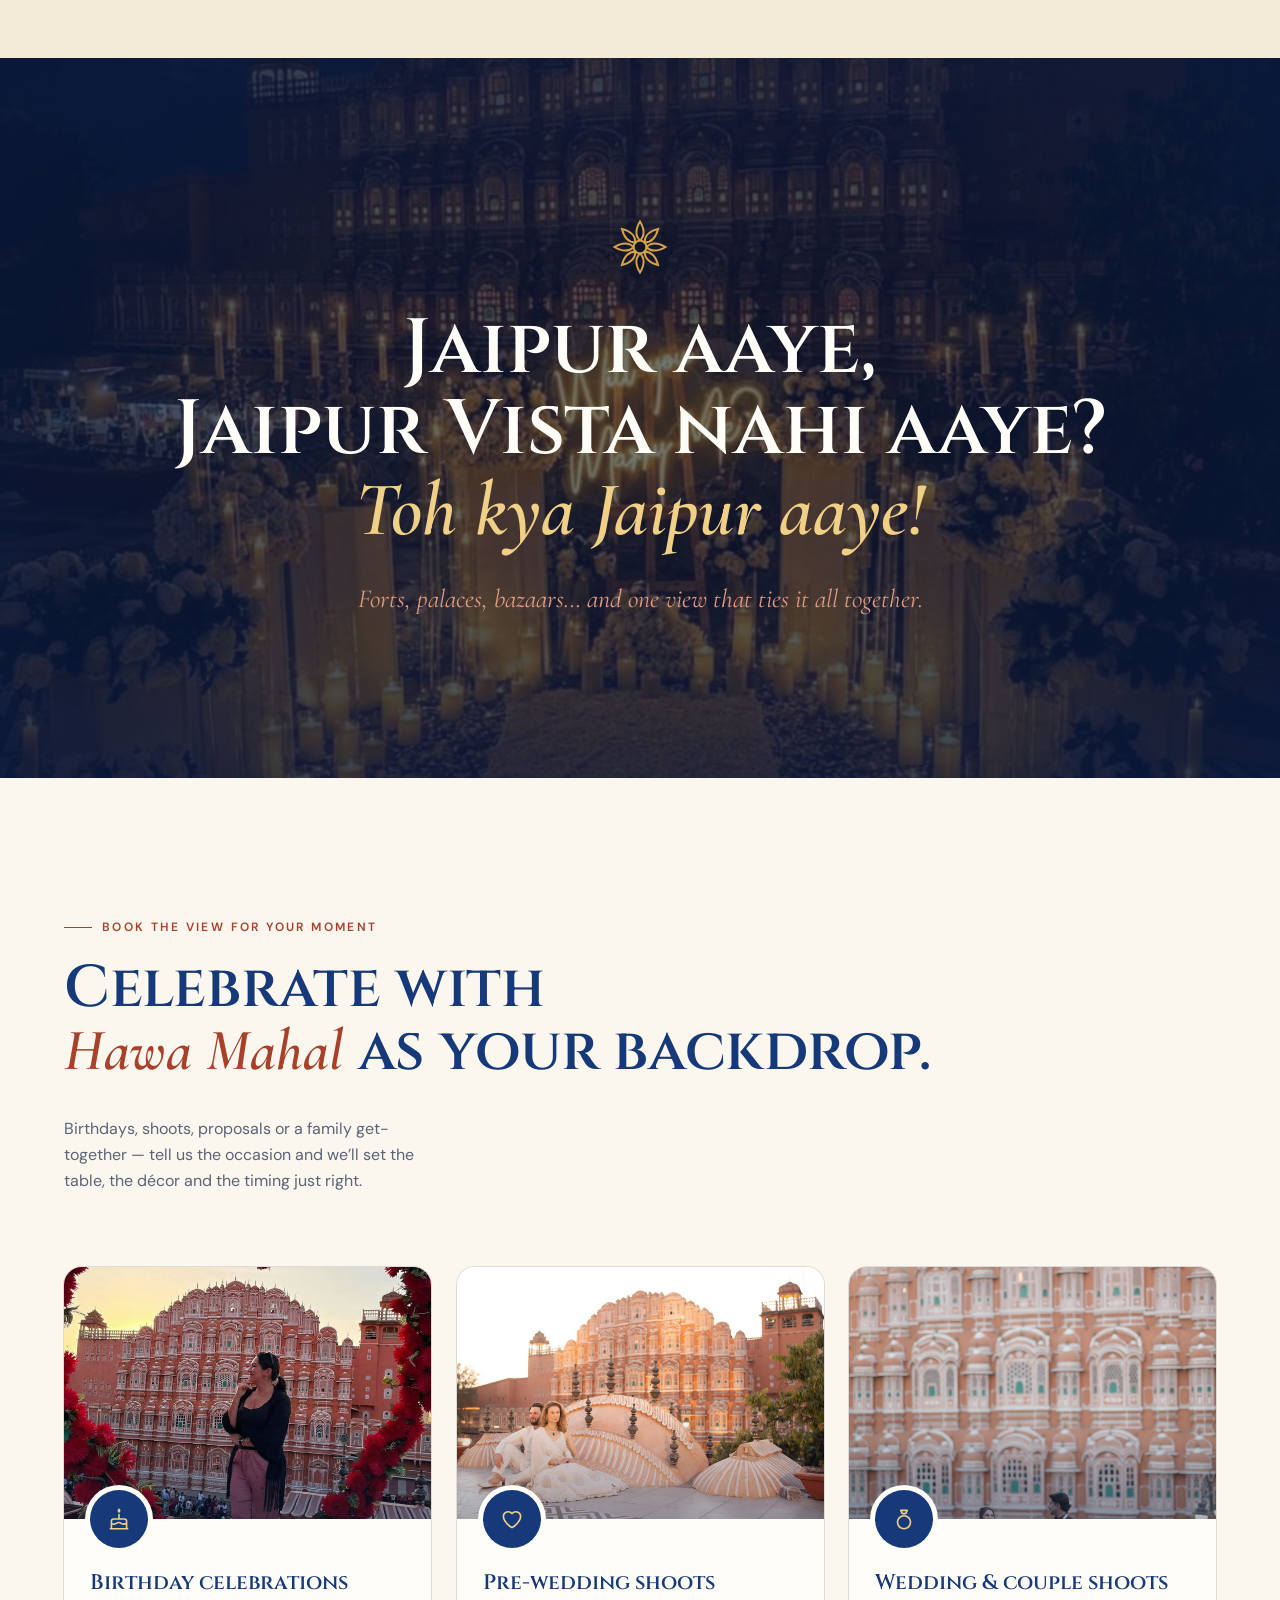
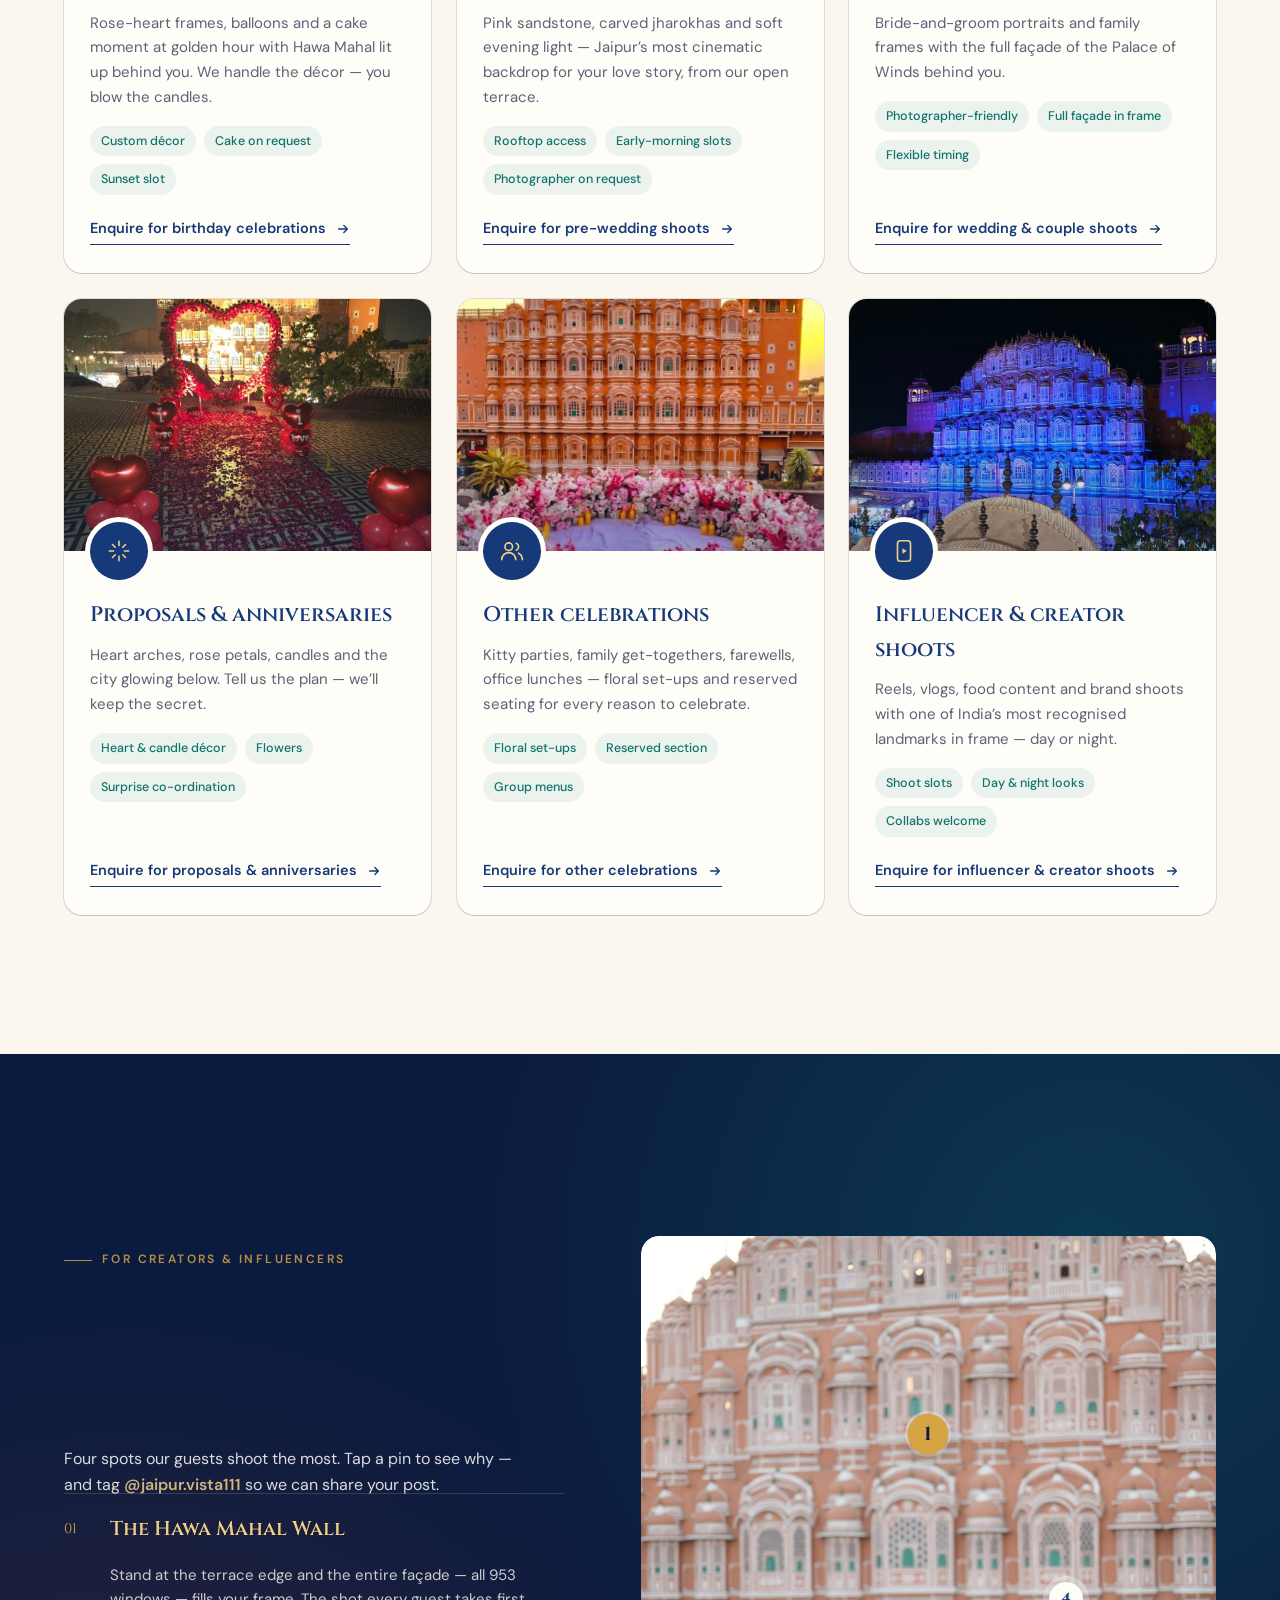
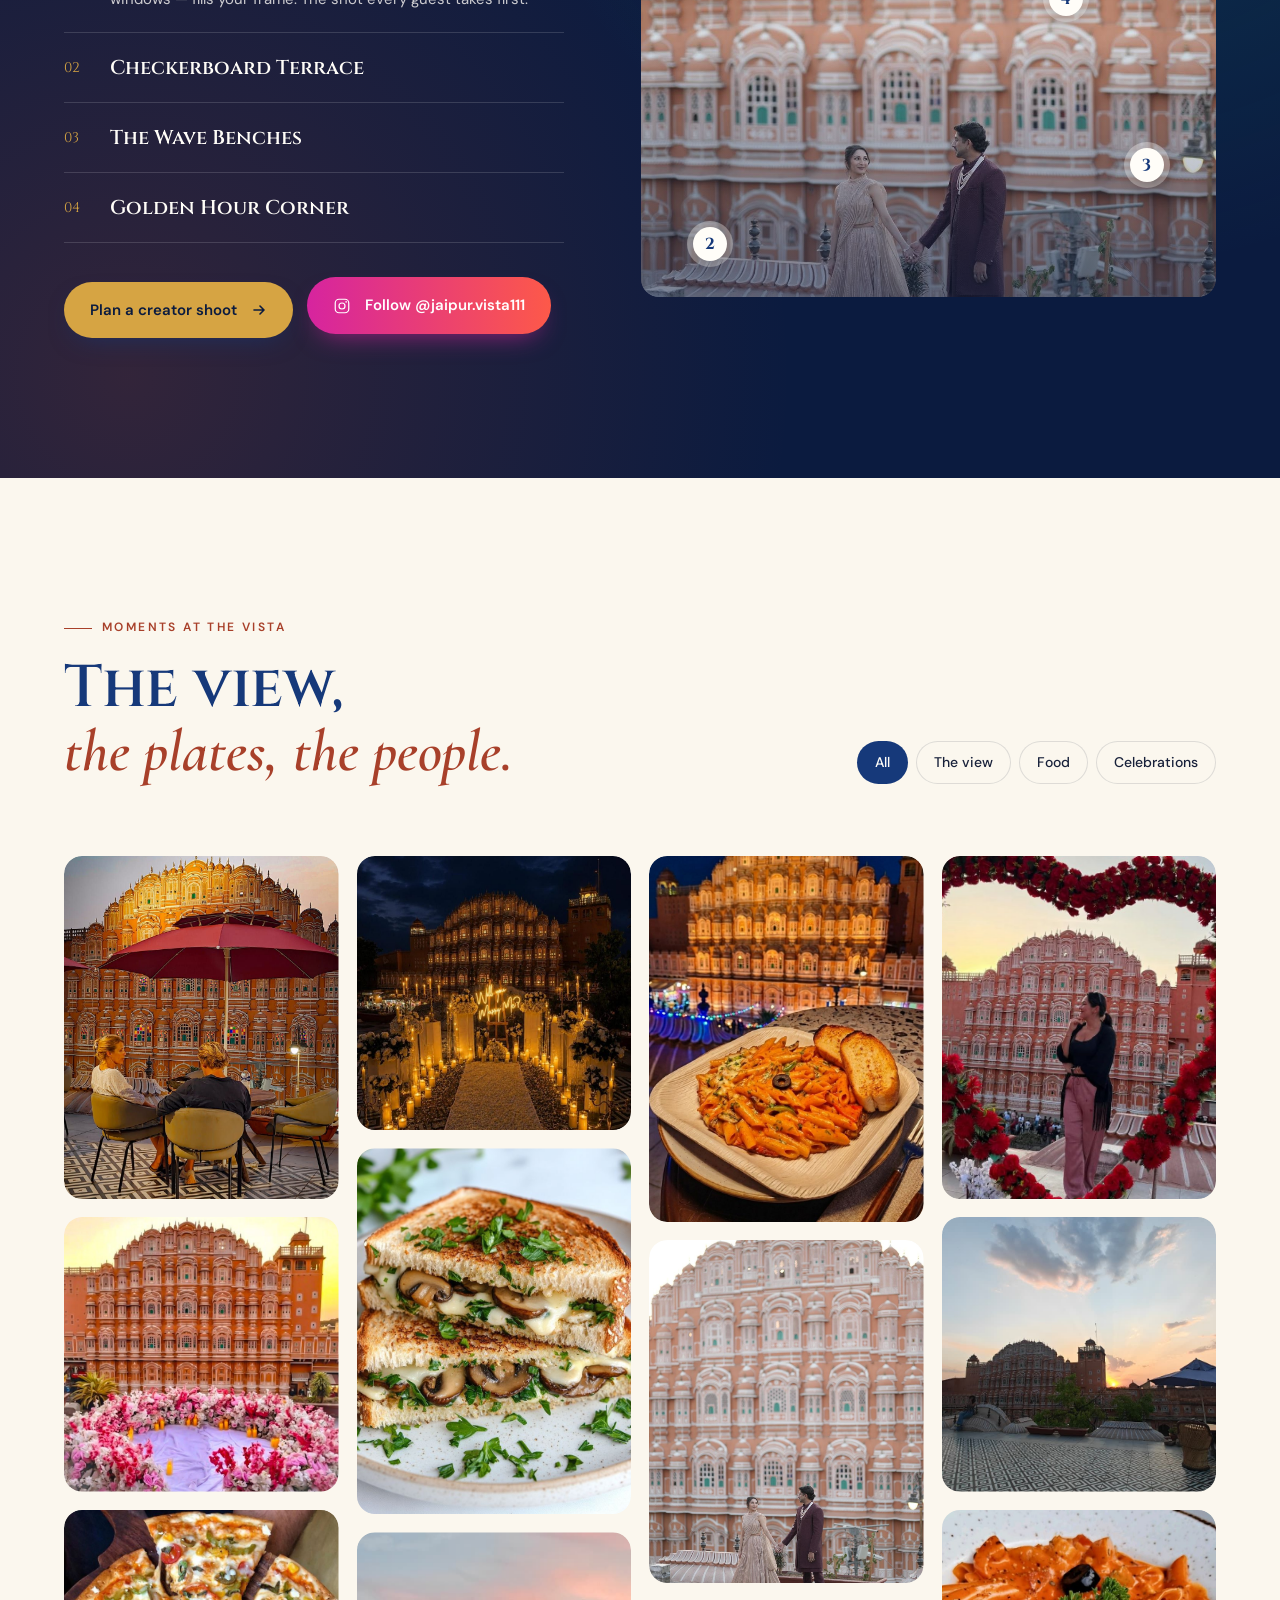
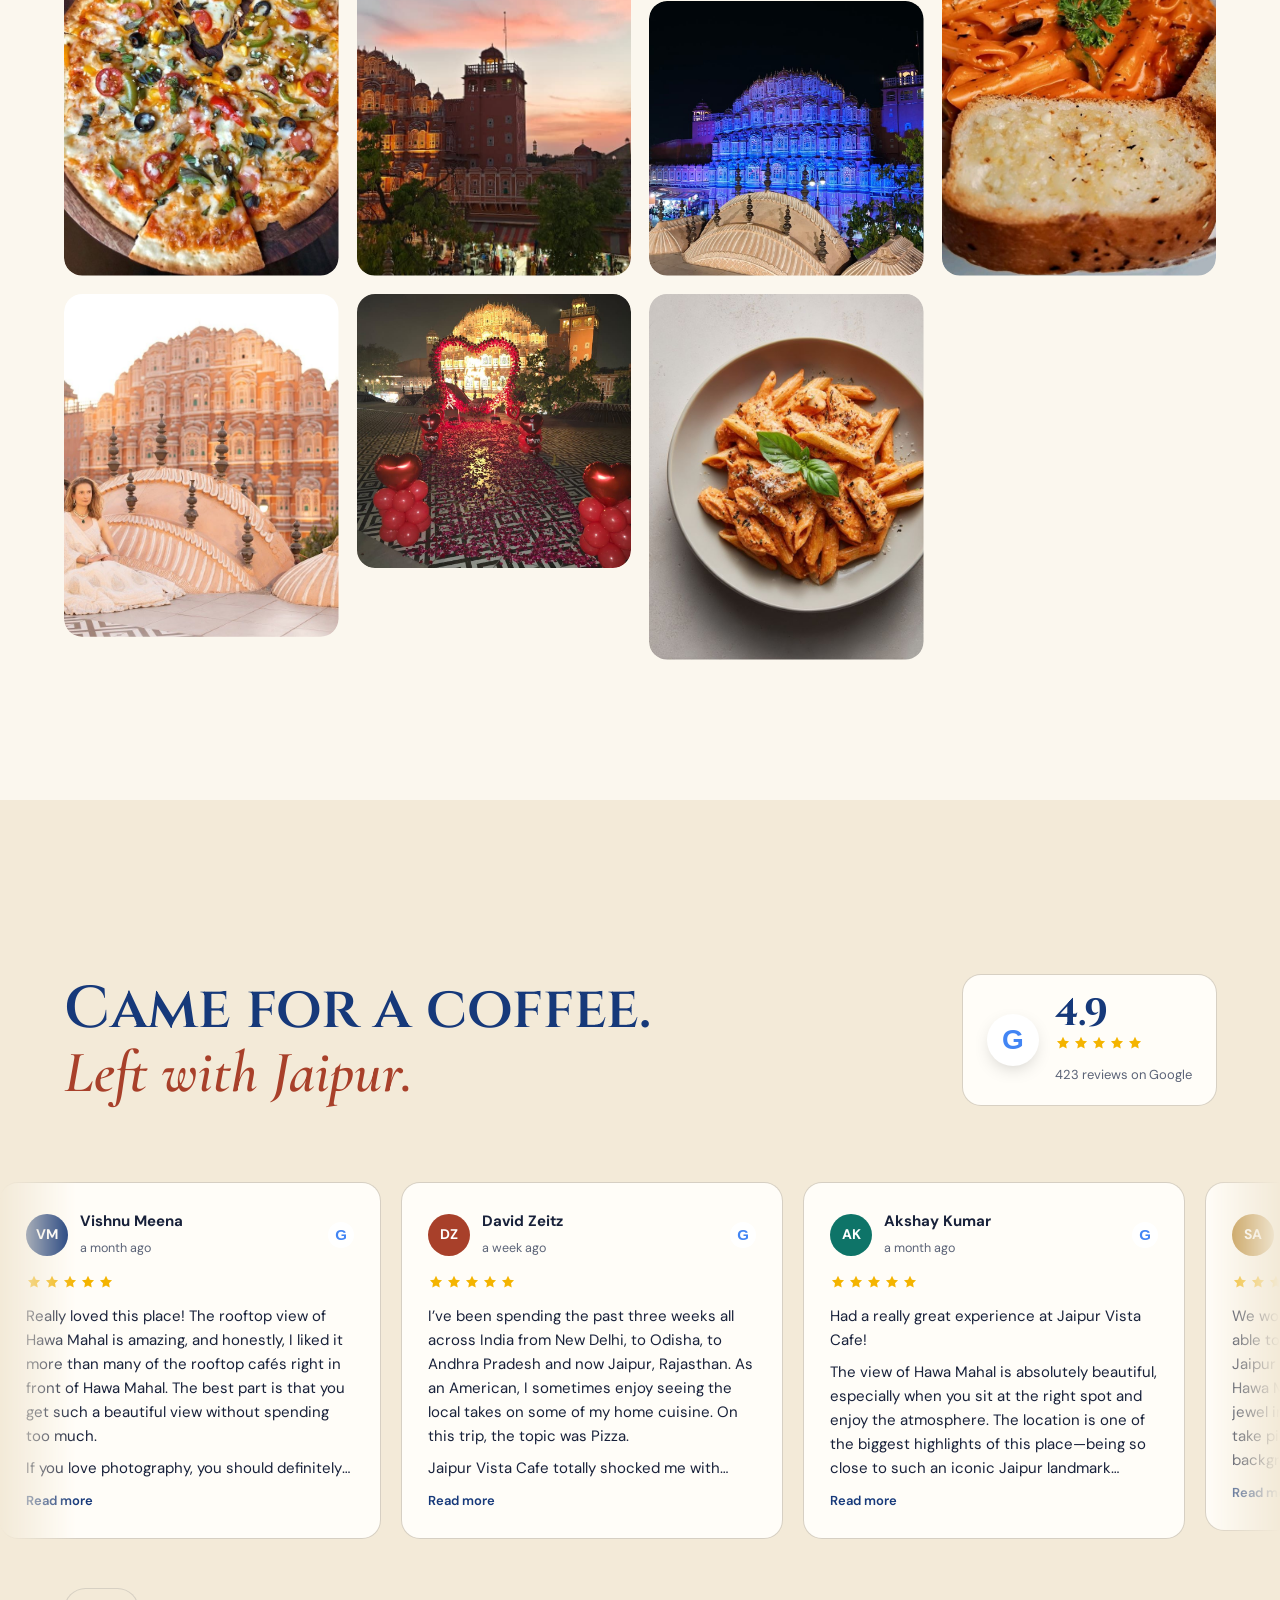
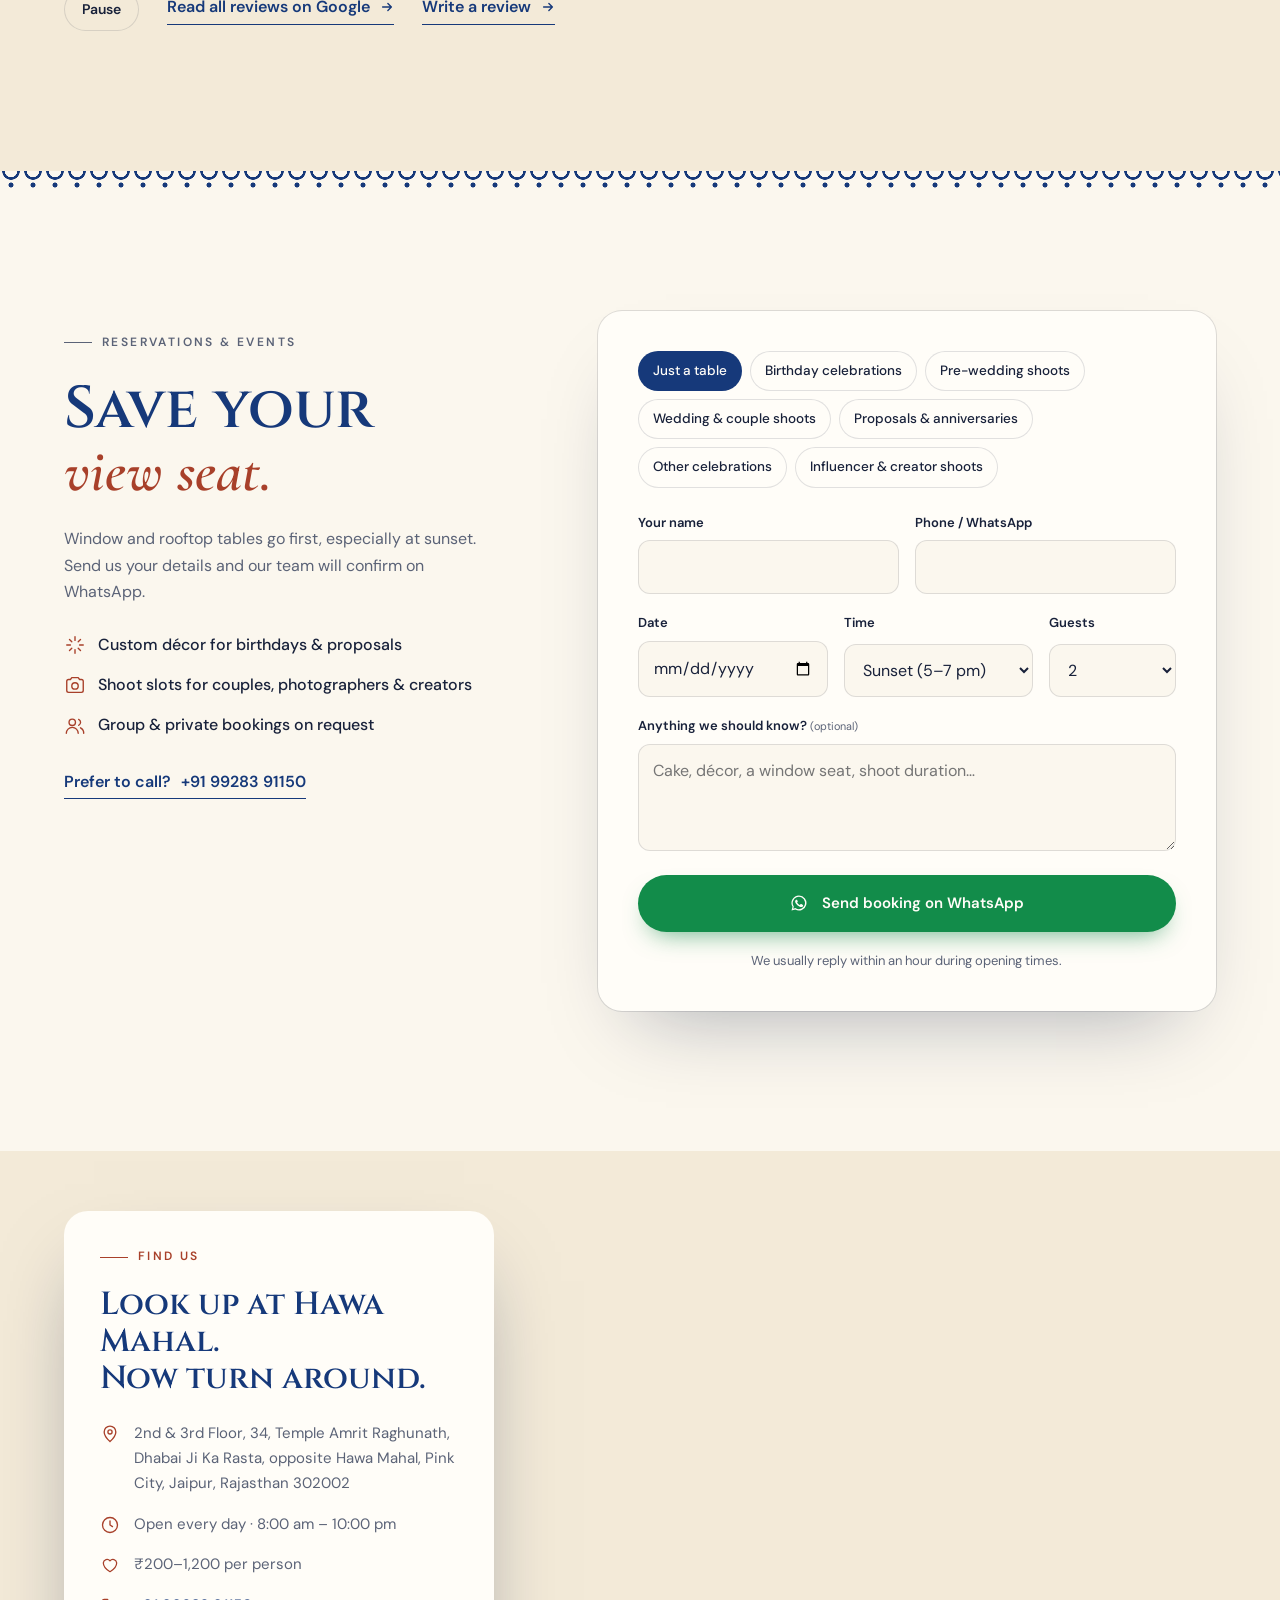
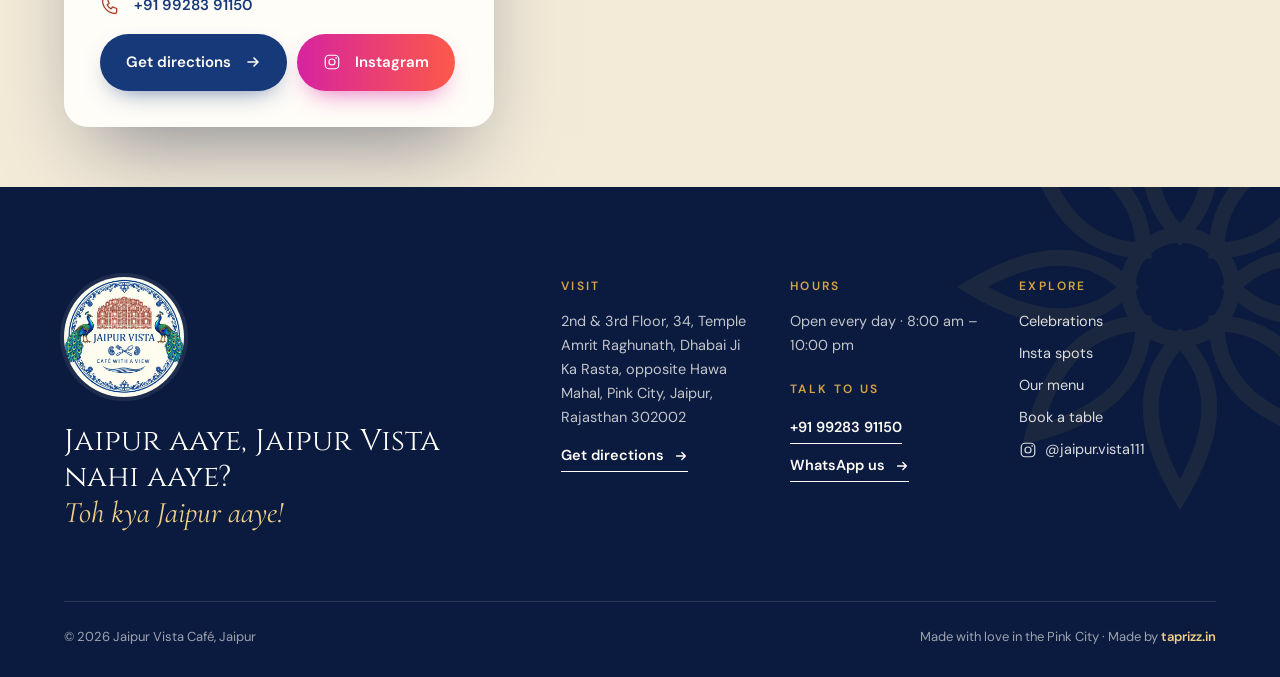
==== commit 12f4ce00: "Restore the original premium design, keeping Instagram and credit Bring back the design from 12a16da" ====
--- a/index.html
+++ b/index.html
@@ -3,161 +3,202 @@
 <head>
 <meta charset="utf-8">
 <meta name="viewport" content="width=device-width,initial-scale=1">
-<title>Jaipur Vista Café | Rooftop Café Opposite Hawa Mahal, Jaipur</title>
-<meta name="description" content="Jaipur Vista Café — rated 4.9★ by 423 Google reviewers. A rooftop café right opposite Hawa Mahal with pizzas, pasta, Indian & Chinese food, chai, and set-ups for birthdays, proposals and photoshoots. Open daily 8 am–10 pm.">
-<meta name="theme-color" content="#1b4fa0">
+<title>Jaipur Vista Café | Café with a View, Opposite Hawa Mahal, Jaipur</title>
+<meta name="description" content="Jaipur Vista Café — rated 4.9★ by 423 Google reviewers. A rooftop café right opposite Hawa Mahal with pizzas, pasta, Indian & Chinese food, chai, and set-ups for birthdays, proposals, pre-wedding & wedding shoots. Open daily 8 am–10 pm.">
+<meta name="theme-color" content="#16397a">
 <meta property="og:title" content="Jaipur Vista — Café with a View">
 <meta property="og:description" content="Jaipur aaye ho? Don't miss a meal opposite Hawa Mahal at Jaipur Vista.">
-<meta property="og:image" content="https://jaipur-vista.vercel.app/assets/photos/view-rooftop.jpg">
+<meta property="og:image" content="https://jaipur-vista.vercel.app/assets/photos/view-terrace.jpg">
 <link rel="icon" href="assets/logo.jpg">
 <link rel="preconnect" href="https://fonts.googleapis.com"><link rel="preconnect" href="https://fonts.gstatic.com" crossorigin>
-<link href="https://fonts.googleapis.com/css2?family=Caveat:wght@600;700&family=Outfit:wght@500;600;700;800&family=DM+Sans:opsz,wght@9..40,400;9..40,500;9..40,600&display=swap" rel="stylesheet">
+<link href="https://fonts.googleapis.com/css2?family=Cinzel:wght@500;600;700&family=Cormorant+Garamond:ital,wght@0,500;1,500;1,600&family=DM+Sans:opsz,wght@9..40,400;9..40,500;9..40,600;9..40,700&display=swap" rel="stylesheet">
 <link rel="stylesheet" href="style.css">
 <script type="application/ld+json">{"@context":"https://schema.org","@type":"CafeOrCoffeeShop","name":"Jaipur Vista Cafe","slogan":"Café with a view","url":"https://jaipur-vista.vercel.app/","telephone":"+91-99283-91150","priceRange":"₹200–1,200","image":"https://jaipur-vista.vercel.app/assets/photos/view-rooftop.jpg","address":{"@type":"PostalAddress","streetAddress":"2nd & 3rd Floor, 34, Temple Amrit Raghunath, Dhabai Ji Ka Rasta, opposite Hawa Mahal","addressLocality":"Jaipur","addressRegion":"Rajasthan","postalCode":"302002","addressCountry":"IN"},"openingHours":"Mo-Su 08:00-22:00","servesCuisine":["Pizza","Italian","Indian","Chinese","Café"],"aggregateRating":{"@type":"AggregateRating","ratingValue":"4.9","reviewCount":"423"}}</script>
 </head>
 <body data-page="home">
+
+<!-- preloader -->
+<div class="loader" aria-hidden="true">
+ <div class="loader-in">
+  <svg class="loader-ring" viewBox="0 0 120 120"><circle cx="60" cy="60" r="56"/></svg>
+  <img src="assets/logo.jpg" alt="">
+ </div>
+ <p>Padharo mhare des</p>
+</div>
+
 <header id="site-header"></header>
 
 <main id="main">
 
-<!-- HERO -->
-<section class="hero">
- <div class="hero-blob" aria-hidden="true"></div>
- <div class="wrap hero-grid">
-  <div class="hero-copy">
-   <p class="pill"><svg aria-hidden="true"><use href="#i-pin"/></svg>Rooftop café · Opposite Hawa Mahal</p>
-   <h1 class="hero-h"><span class="hw">Jaipur aaye ho?</span><br><span class="hl">Don’t miss a meal</span> at Jaipur Vista.</h1>
-   <p class="lede">Pizza, pasta and chai on an open rooftop — with the Palace of Winds right in front of your table. Perfect for a meal, a celebration or your next photoshoot.</p>
-   <div class="ctas">
-    <a class="btn" data-wa="Hi Jaipur Vista! I would like to book a table."><svg aria-hidden="true"><use href="#i-wa"/></svg>Book a table</a>
-    <a class="btn btn-line" href="menu.html">View menu <svg class="arrow"><use href="#i-arrow"/></svg></a>
+<!-- ============ HERO ============ -->
+<section class="hero" aria-labelledby="hero-h">
+ <div class="hero-bg" data-speed="-0.25"><img src="assets/photos/view-sunset.jpg" alt="Hawa Mahal at sunset, the view from Jaipur Vista’s rooftop" fetchpriority="high"></div>
+ <div class="hero-shade"></div>
+ <svg class="hero-motif" aria-hidden="true"><use href="#i-motif"/></svg>
+ <div class="wrap hero-in">
+  <p class="eyebrow hero-eyebrow"><span class="dot"></span>Rooftop café · Right opposite Hawa Mahal · Jaipur</p>
+  <h1 id="hero-h" class="hero-title split">Jaipur aaye ho?<br><em>Don’t miss a meal</em><br>at Jaipur Vista.</h1>
+  <p class="hero-lede">A rooftop seat right opposite the Palace of Winds, crispy pizzas and hot chai at sunset — and the photos everyone back home will ask about.</p>
+  <div class="hero-ctas">
+   <a class="btn btn-gold" href="#book">Book your table <svg class="arrow"><use href="#i-arrow"/></svg></a>
+   <a class="btn btn-ghost" href="menu.html">See the menu <svg class="arrow"><use href="#i-arrow"/></svg></a>
+  </div>
+  <div class="hero-meta">
+   <a class="g-chip" id="g-chip" target="_blank" rel="noopener"><span class="g-logo" aria-hidden="true">G</span><span id="g-chip-txt">Loved on Google — read reviews</span></a>
+   <span class="hero-meta-sep"></span>
+   <span><svg width="16" height="16" aria-hidden="true"><use href="#i-clock"/></svg><span data-c="hours"></span></span>
+  </div>
+ </div>
+ <a class="scroll-cue" href="#dont-miss" aria-label="Scroll to learn more"><span></span></a>
+</section>
+
+<!-- ============ MARQUEE ============ -->
+<div class="marquee" aria-hidden="true"><div class="marquee-track">
+ <span>Hawa Mahal view</span><i>✦</i><span>Rooftop seating</span><i>✦</i><span>4.9★ on Google</span><i>✦</i><span>Signature pizzas</span><i>✦</i><span>Chai at sunset</span><i>✦</i><span>Birthday celebrations</span><i>✦</i><span>Pre-wedding shoots</span><i>✦</i><span>Creator-friendly spots</span><i>✦</i>
+ <span>Hawa Mahal view</span><i>✦</i><span>Rooftop seating</span><i>✦</i><span>4.9★ on Google</span><i>✦</i><span>Signature pizzas</span><i>✦</i><span>Chai at sunset</span><i>✦</i><span>Birthday celebrations</span><i>✦</i><span>Pre-wedding shoots</span><i>✦</i><span>Creator-friendly spots</span><i>✦</i>
+</div></div>
+
+<!-- ============ DON'T MISS ============ -->
+<section id="dont-miss" class="sec dont-miss" aria-labelledby="dm-h">
+ <div class="wrap dm-grid">
+  <div class="dm-visual">
+   <div class="arch reveal-img"><img data-speed="0.06" src="assets/photos/view-rooftop.jpg" alt="Guests at a rooftop table at Jaipur Vista with Hawa Mahal behind them" loading="lazy"></div>
+   <a class="dm-badge reveal" id="dm-badge" target="_blank" rel="noopener"><b>4.9★</b><span>from 423 Google reviews — and counting</span></a>
+  </div>
+  <div class="dm-copy">
+   <p class="eyebrow reveal">Ek baat yaad rakhna</p>
+   <h2 id="dm-h" class="h2 split">Four reasons<br>your Jaipur trip<br><em>needs this table.</em></h2>
+   <ol class="reasons">
+    <li class="reveal"><span class="num">01</span><div><h3>A front-row seat to Hawa Mahal</h3><p>Our open rooftop on the 2nd &amp; 3rd floor faces the Palace of Winds head-on. Walk in and the whole façade is right in front of you.</p></div></li>
+    <li class="reveal"><span class="num">02</span><div><h3>Food guests travel back for</h3><p>Crispy-crust pizzas with real mozzarella, pesto mushroom sandwiches, pastas, Indian and Chinese favourites — fresh, tasty and fairly priced.</p></div></li>
+    <li class="reveal"><span class="num">03</span><div><h3>Golden hour, every evening</h3><p>When the sun dips, the pink sandstone turns to gold — and after dark the palace lights up. Order a chai, sit back and watch.</p></div></li>
+    <li class="reveal"><span class="num">04</span><div><h3>Made for memories (and reels)</h3><p>A checkerboard terrace, sculpted wave benches and the full palace in frame. Professional photography available on request.</p></div></li>
+   </ol>
+  </div>
+ </div>
+</section>
+
+<!-- ============ SIGNATURE PLATES ============ -->
+<section class="sec plates" aria-labelledby="pl-h">
+ <div class="wrap sec-head">
+  <div><p class="eyebrow reveal">From our kitchen</p><h2 id="pl-h" class="h2 split">Good food,<br><em>better view.</em></h2></div>
+  <div class="sec-head-side reveal"><p>Drag to explore a few guest favourites.</p><a class="link" href="menu.html">Full menu <svg class="arrow"><use href="#i-arrow"/></svg></a></div>
+ </div>
+ <div class="rail" id="rail" tabindex="0" aria-label="Signature dishes, scrollable"></div>
+</section>
+
+<!-- ============ VIEW QUOTE BAND ============ -->
+<section class="band" aria-label="Our promise">
+ <div class="band-bg" data-speed="-0.12"><img src="assets/photos/view-night.jpg" alt="" loading="lazy"></div>
+ <div class="band-shade"></div>
+ <div class="wrap band-in">
+  <svg class="band-motif" aria-hidden="true"><use href="#i-motif"/></svg>
+  <p class="band-q split">Jaipur aaye,<br>Jaipur Vista nahi aaye?<br><em>Toh kya Jaipur aaye!</em></p>
+  <p class="band-sub reveal">Forts, palaces, bazaars… and one view that ties it all together.</p>
+ </div>
+</section>
+
+<!-- ============ CELEBRATE ============ -->
+<section id="celebrate" class="sec celebrate" aria-labelledby="ce-h">
+ <div class="wrap">
+  <div class="sec-head">
+   <div><p class="eyebrow reveal">Book the view for your moment</p><h2 id="ce-h" class="h2 split">Celebrate with<br><em>Hawa Mahal</em> as your backdrop.</h2></div>
+   <p class="sec-head-side reveal">Birthdays, shoots, proposals or a family get-together — tell us the occasion and we’ll set the table, the décor and the timing just right.</p>
+  </div>
+  <div class="events" id="events"></div>
+ </div>
+</section>
+
+<!-- ============ INSTA SPOTS ============ -->
+<section id="insta-spots" class="sec spots" aria-labelledby="sp-h">
+ <div class="wrap spots-grid">
+  <div class="spots-copy">
+   <p class="eyebrow reveal">For creators &amp; influencers</p>
+   <h2 id="sp-h" class="h2 split">Our <em>influencer</em><br>points.</h2>
+   <p class="reveal">Four spots our guests shoot the most. Tap a pin to see why — and tag <a class="ig-tag" id="ig-tag" target="_blank" rel="noopener"></a> so we can share your post.</p>
+   <ul class="spot-list" id="spot-list"></ul>
+   <a class="btn reveal" data-wa="Hi Jaipur Vista! I'm a content creator and would like to plan a shoot / collaboration at the café." >Plan a creator shoot <svg class="arrow"><use href="#i-arrow"/></svg></a>
+   <a class="btn btn-ig reveal" id="ig-follow" target="_blank" rel="noopener"><svg width="18" height="18" aria-hidden="true"><use href="#i-insta"/></svg>Follow @jaipur.vista111</a>
+  </div>
+  <div class="spots-map reveal-img">
+   <img src="assets/photos/view-daylight.jpg" alt="A couple posing on Jaipur Vista’s terrace with the full Hawa Mahal façade behind, with numbered photo spots" loading="lazy">
+   <div id="pins"></div>
+  </div>
+ </div>
+</section>
+
+<!-- ============ GALLERY ============ -->
+<section id="gallery" class="sec gallery" aria-labelledby="ga-h">
+ <div class="wrap">
+  <div class="sec-head">
+   <div><p class="eyebrow reveal">Moments at the Vista</p><h2 id="ga-h" class="h2 split">The view,<br><em>the plates, the people.</em></h2></div>
+   <div class="filters reveal" role="tablist" aria-label="Filter photos">
+    <button role="tab" aria-selected="true" data-f="all">All</button><button role="tab" aria-selected="false" data-f="view">The view</button><button role="tab" aria-selected="false" data-f="food">Food</button><button role="tab" aria-selected="false" data-f="celebrate">Celebrations</button>
    </div>
   </div>
-  <div class="hero-media">
-   <svg class="motif spin" aria-hidden="true" viewBox="0 0 100 100"><g fill="none" stroke="currentColor" stroke-width="1.3"><circle cx="50" cy="50" r="10"/><circle cx="50" cy="50" r="46" stroke-dasharray="2 5"/><path d="M50 8c7 12 7 22 0 30-7-8-7-18 0-30ZM50 92c7-12 7-22 0-30-7 8-7 18 0 30ZM8 50c12-7 22-7 30 0-8 7-18 7-30 0ZM92 50c-12-7-22-7-30 0 8 7 18 7 30 0Z"/><path d="M20 20c14 3 21 10 22 22-12-1-19-8-22-22ZM80 80c-14-3-21-10-22-22 12 1 19 8 22 22ZM80 20c-3 14-10 21-22 22 1-12 8-19 22-22ZM20 80c3-14 10-21 22-22-1 12-8 19-22 22Z"/></g></svg>
-   <img class="hero-img" src="assets/photos/view-rooftop.jpg" alt="Guests at a rooftop table at Jaipur Vista with Hawa Mahal behind them" fetchpriority="high">
-   <img class="hero-mini m1" src="assets/photos/food-pizza.jpg" alt="Loaded veggie pizza" loading="lazy">
-   <img class="hero-mini m2" src="assets/photos/celebrate-roseheart.jpg" alt="Rose-heart frame in front of Hawa Mahal" loading="lazy">
-   <span class="note n1">best seat in Jaipur!</span>
-   <a class="rating-card" id="rating-card" target="_blank" rel="noopener">
-    <span class="g">G</span>
-    <span><b><span class="count" data-to="4.9" data-dec="1">4.9</span></b> <span class="stars" aria-hidden="true"><svg><use href="#i-star"/></svg><svg><use href="#i-star"/></svg><svg><use href="#i-star"/></svg><svg><use href="#i-star"/></svg><svg><use href="#i-star"/></svg></span><small><span class="count" data-to="423">423</span> Google reviews</small></span>
-   </a>
-  </div>
- </div>
- <div class="wrap facts">
-  <div class="reveal"><svg aria-hidden="true"><use href="#i-pin"/></svg><span><b>Opposite Hawa Mahal</b>2nd &amp; 3rd floor rooftop</span></div>
-  <div class="reveal"><svg aria-hidden="true"><use href="#i-clock"/></svg><span><b>8 am – 10 pm</b>Open every day</span></div>
-  <div class="reveal"><svg aria-hidden="true"><use href="#i-rupee"/></svg><span><b>₹200 – 1,200</b>Per person</span></div>
-  <div class="reveal"><svg aria-hidden="true"><use href="#i-camera"/></svg><span><b>Photo-friendly</b>Shoots welcome</span></div>
- </div>
-</section>
-
-<div class="tiles" aria-hidden="true"></div>
-
-<!-- MOODS -->
-<section id="moods" class="moods">
- <div class="wrap moods-grid">
-  <div class="moods-copy reveal">
-   <p class="kicker">One view, three moods</p>
-   <h2>Hawa Mahal changes all day. <span class="script">Pick yours.</span></h2>
-   <div class="mood-tabs" role="tablist" aria-label="Time of day" id="mood-tabs"></div>
-   <p class="mood-text" id="mood-text" aria-live="polite"></p>
-   <a class="btn" id="mood-cta" target="_blank" rel="noopener"><svg aria-hidden="true"><use href="#i-wa"/></svg><span>Book this slot</span></a>
-  </div>
-  <div class="mood-stage reveal" id="mood-stage"></div>
- </div>
-</section>
-
-<!-- WHY -->
-<section id="why" class="sec">
+  <div class="masonry" id="masonry"></div>
+ </div>
+</section>
+
+<!-- ============ REVIEWS ============ -->
+<section id="reviews" class="sec reviews" aria-labelledby="rv-h">
  <div class="wrap">
-  <div class="head center reveal">
-   <p class="kicker">Why visit</p>
-   <h2>Three reasons it’s on every <span class="script">Jaipur list</span></h2>
-  </div>
-  <div class="why-grid">
-   <article class="why reveal" style="--d:0s"><span class="num">01</span><img src="assets/photos/view-sunset.jpg" alt="Hawa Mahal at sunset from the rooftop" loading="lazy"><div><h3>The view</h3><p>Walk in and the whole façade of Hawa Mahal is right in front of you — golden at sunset, lit up after dark.</p></div></article>
-   <article class="why reveal" style="--d:.12s"><span class="num">02</span><img src="assets/photos/food-pizza.jpg" alt="Loaded veggie pizza" loading="lazy"><div><h3>The food</h3><p>Crispy-crust pizzas with real mozzarella, pastas, sandwiches, Indian and Chinese — fresh and fairly priced.</p></div></article>
-   <article class="why reveal" style="--d:.24s"><span class="num">03</span><img src="assets/photos/view-terrace.jpg" alt="Couple posing on the terrace in front of Hawa Mahal" loading="lazy"><div><h3>The photos</h3><p>A checkerboard terrace, wave benches and the palace behind you. Couples and creators love it here.</p></div></article>
-  </div>
- </div>
-</section>
-
-<!-- FOOD -->
-<section id="food" class="sec sec-tint">
- <div class="wrap">
-  <div class="head split-head reveal">
-   <div><p class="kicker">Guest favourites</p><h2>What to order</h2></div>
-   <a class="link" href="menu.html">See the menu <svg class="arrow"><use href="#i-arrow"/></svg></a>
-  </div>
-  <div class="dish-grid" id="dishes"></div>
- </div>
-</section>
-
-<!-- CELEBRATE -->
-<section id="celebrate" class="sec">
- <div class="wrap cel-grid">
-  <div class="cel-copy reveal">
-   <p class="kicker">Celebrations &amp; shoots</p>
-   <h2>Plan your <span class="script">special moment</span> with us</h2>
-   <p class="muted">Tell us the occasion on WhatsApp and our team will help with décor, timing and seating.</p>
-   <ul class="occ-list" id="occ-list"></ul>
-  </div>
-  <div class="collage reveal">
-   <img src="assets/photos/celebrate-floral.jpg" alt="Floral celebration set-up in front of Hawa Mahal" loading="lazy">
-   <img src="assets/photos/celebrate-roseheart.jpg" alt="Guest posing in a rose-heart frame with Hawa Mahal behind" loading="lazy">
-   <img src="assets/photos/view-night.jpg" alt="Candlelit aisle set-up under Hawa Mahal at night" loading="lazy">
-  </div>
- </div>
-</section>
-
-<!-- GALLERY -->
-<section id="gallery" class="sec sec-tint">
- <div class="wrap">
-  <div class="head center reveal"><p class="kicker">Gallery</p><h2>A look around</h2></div>
-  <div class="gal" id="gal"></div>
-  <a class="ig-cta reveal" id="ig-cta" target="_blank" rel="noopener"><span class="ig-logo"><svg aria-hidden="true"><use href="#i-insta"/></svg></span><span><b>Follow @jaipur.vista111</b><small>More views, set-ups and food on Instagram</small></span><span class="ig-follow">Follow</span></a>
- </div>
-</section>
-
-<!-- REVIEWS -->
-<section id="reviews" class="sec">
- <div class="wrap">
-  <div class="head split-head reveal">
-   <div><p class="kicker">Google reviews</p><h2>Rated 4.9 by 423 guests</h2></div>
-   <a class="link" id="rv-all" target="_blank" rel="noopener">Read all on Google <svg class="arrow"><use href="#i-arrow"/></svg></a>
-  </div>
-  <div class="rv-grid" id="rv-grid"></div>
- </div>
-</section>
-
-<div class="tiles" aria-hidden="true"></div>
-<!-- BOOK -->
-<section id="book" class="book">
- <div class="wrap book-in reveal">
-  <span class="wa-pulse" aria-hidden="true"><svg><use href="#i-wa"/></svg></span>
-  <h2>Save your rooftop table</h2>
-  <p>Sunset tables fill up first. Tap an option and send us a message on WhatsApp.</p>
-  <div class="book-btns" id="book-btns"></div>
-  <p class="book-call">Or call <a id="tel" data-c="phone"></a></p>
- </div>
-</section>
-
-<!-- VISIT -->
-<section id="visit" class="sec">
- <div class="wrap visit-grid">
-  <div class="visit-info reveal">
-   <p class="kicker">Find us</p>
-   <h2>Right opposite Hawa Mahal</h2>
-   <ul class="info">
-    <li><svg aria-hidden="true"><use href="#i-pin"/></svg><span data-c="address"></span></li>
-    <li><svg aria-hidden="true"><use href="#i-clock"/></svg><span data-c="hours"></span></li>
-    <li><svg aria-hidden="true"><use href="#i-rupee"/></svg><span data-c="priceRange"></span></li>
+  <div class="sec-head">
+   <div><p class="eyebrow reveal">Google reviews</p><h2 id="rv-h" class="h2 split">Came for a coffee.<br><em>Left with Jaipur.</em></h2></div>
+   <div class="g-summary reveal" id="g-summary"></div>
+  </div>
+ </div>
+ <div class="rv-viewport"><div class="rv-track" id="rv-track"></div></div>
+ <div class="wrap rv-actions reveal">
+  <button class="rv-btn" id="rv-pause" aria-pressed="false">Pause</button>
+  <a class="link" id="rv-all" target="_blank" rel="noopener">Read all reviews on Google <svg class="arrow"><use href="#i-arrow"/></svg></a>
+  <a class="link" id="rv-write" target="_blank" rel="noopener">Write a review <svg class="arrow"><use href="#i-arrow"/></svg></a>
+ </div>
+</section>
+
+<!-- ============ BOOKING ============ -->
+<section id="book" class="sec book" aria-labelledby="bk-h">
+ <div class="wrap book-grid">
+  <div class="book-copy">
+   <p class="eyebrow reveal">Reservations &amp; events</p>
+   <h2 id="bk-h" class="h2 split">Save your<br><em>view seat.</em></h2>
+   <p class="reveal">Window and rooftop tables go first, especially at sunset. Send us your details and our team will confirm on WhatsApp.</p>
+   <ul class="book-points reveal">
+    <li><svg aria-hidden="true"><use href="#i-sparkle"/></svg>Custom décor for birthdays &amp; proposals</li>
+    <li><svg aria-hidden="true"><use href="#i-camera"/></svg>Shoot slots for couples, photographers &amp; creators</li>
+    <li><svg aria-hidden="true"><use href="#i-users"/></svg>Group &amp; private bookings on request</li>
    </ul>
-   <div class="visit-btns"><a class="btn" id="dir" target="_blank" rel="noopener">Get directions <svg class="arrow"><use href="#i-arrow"/></svg></a><a class="btn btn-ig" id="ig-visit" target="_blank" rel="noopener"><svg aria-hidden="true"><use href="#i-insta"/></svg>Instagram</a></div>
-  </div>
-  <div class="map reveal"><iframe id="map" title="Map showing Jaipur Vista Café" loading="lazy" referrerpolicy="no-referrer-when-downgrade"></iframe></div>
+   <a class="link reveal" id="book-call">Prefer to call? <span data-c="phone"></span></a>
+  </div>
+  <form class="book-form reveal" id="book-form" novalidate>
+   <div class="occasions" role="radiogroup" aria-label="Occasion" id="occasions"></div>
+   <div class="row2">
+    <label class="fld"><span>Your name</span><input name="name" autocomplete="name" required></label>
+    <label class="fld"><span>Phone / WhatsApp</span><input name="phone" type="tel" autocomplete="tel" inputmode="tel" required></label>
+   </div>
+   <div class="row3">
+    <label class="fld"><span>Date</span><input name="date" type="date" required></label>
+    <label class="fld"><span>Time</span><select name="time"><option>Breakfast (8–11 am)</option><option>Lunch (12–3 pm)</option><option selected>Sunset (5–7 pm)</option><option>Dinner (7–10 pm)</option></select></label>
+    <label class="fld"><span>Guests</span><select name="guests"><option>1</option><option selected>2</option><option>3–4</option><option>5–8</option><option>9–15</option><option>15+</option></select></label>
+   </div>
+   <label class="fld"><span>Anything we should know? <small>(optional)</small></span><textarea name="notes" rows="3" placeholder="Cake, décor, a window seat, shoot duration…"></textarea></label>
+   <button class="btn btn-full" type="submit"><svg width="18" height="18" aria-hidden="true"><use href="#i-wa"/></svg>Send booking on WhatsApp</button>
+   <p class="form-note" id="form-note" role="status" aria-live="polite">We usually reply within an hour during opening times.</p>
+  </form>
+ </div>
+</section>
+
+<!-- ============ VISIT ============ -->
+<section id="visit" class="visit" aria-labelledby="vi-h">
+ <div class="visit-map"><iframe id="map" title="Map showing Jaipur Vista Café opposite Hawa Mahal" loading="lazy" referrerpolicy="no-referrer-when-downgrade"></iframe></div>
+ <div class="visit-card reveal">
+  <p class="eyebrow">Find us</p>
+  <h2 id="vi-h" class="h3">Look up at Hawa Mahal.<br>Now turn around.</h2>
+  <div class="vrow"><svg aria-hidden="true"><use href="#i-pin"/></svg><p data-c="address"></p></div>
+  <div class="vrow"><svg aria-hidden="true"><use href="#i-clock"/></svg><p data-c="hours"></p></div>
+  <div class="vrow"><svg aria-hidden="true"><use href="#i-heart"/></svg><p data-c="priceRange"></p></div>
+  <div class="vrow"><svg aria-hidden="true"><use href="#i-phone"/></svg><p><a id="tel" data-c="phone"></a></p></div>
+  <div class="visit-btns"><a class="btn" id="dir" target="_blank" rel="noopener">Get directions <svg class="arrow"><use href="#i-arrow"/></svg></a><a class="btn btn-ig" id="ig-visit" target="_blank" rel="noopener"><svg width="18" height="18" aria-hidden="true"><use href="#i-insta"/></svg>Instagram</a></div>
  </div>
 </section>
 
@@ -165,9 +206,12 @@
 
 <footer id="site-footer"></footer>
 
+<!-- lightbox -->
 <div class="lightbox" id="lightbox" role="dialog" aria-modal="true" aria-label="Photo viewer" hidden>
  <button class="lb-close" aria-label="Close"><svg><use href="#i-close"/></svg></button>
- <img alt="">
+ <button class="lb-nav lb-prev" aria-label="Previous photo"><svg><use href="#i-arrow"/></svg></button>
+ <figure><img alt=""><figcaption></figcaption></figure>
+ <button class="lb-nav lb-next" aria-label="Next photo"><svg><use href="#i-arrow"/></svg></button>
 </div>
 
 <script src="data.js"></script>
--- a/style.css
+++ b/style.css
@@ -1,390 +1,457 @@
 /* =========================================================
-   JAIPUR VISTA — light "blue pottery" café style
+   JAIPUR VISTA — brand styles
+   Colours taken from the logo: royal pottery blue, Hawa Mahal
+   terracotta, peacock teal, gold and ivory.
    ========================================================= */
 :root{
- --bg:#fdfbf6; --white:#fff; --tint:#eef3fb; --line:#e2e8f2;
- --ink:#172036; --muted:#5b6479;
- --blue:#1b4fa0; --blue-d:#143d7d; --navy:#0f2a5c;
- --terra:#b4482f; --teal:#0f8a7e; --gold:#e3a93b; --wa:#1f9d55;
- --r:20px; --r-sm:12px;
- --head:"Outfit",system-ui,sans-serif; --body:"DM Sans",system-ui,sans-serif;
- --shadow:0 18px 40px -22px rgba(15,42,92,.35);
+ --cream:#fbf7ee; --paper:#f3ead8; --ivory:#fffdf8;
+ --ink:#18213a; --muted:#5b6377; --line:rgba(24,33,58,.13);
+ --blue:#16397a; --blue-2:#1f51a6; --navy:#0b1b3f;
+ --terra:#a8402a; --pink:#e09a80; --teal:#0e7468; --peacock:#0f8f86; --gold:#d6a443; --gold-2:#f0cf86;
+ --serif:"Cinzel",Georgia,serif; --italic:"Cormorant Garamond",Georgia,serif; --sans:"DM Sans",system-ui,sans-serif;
+ --ease:cubic-bezier(.2,.75,.2,1); --r:18px;
+ --pad:clamp(80px,11vw,140px);
 }
 *{box-sizing:border-box;margin:0;padding:0}
 html{scroll-behavior:smooth;-webkit-text-size-adjust:100%}
-body{font-family:var(--body);background:var(--bg);color:var(--ink);line-height:1.6;font-size:16px;-webkit-font-smoothing:antialiased;overflow-x:hidden}
+body{font-family:var(--sans);background:var(--cream);color:var(--ink);line-height:1.65;font-size:16px;-webkit-font-smoothing:antialiased;overflow-x:hidden}
+body.lock{overflow:hidden}
 img{display:block;max-width:100%}
 a{color:inherit;text-decoration:none}
 button{font:inherit;color:inherit;background:none;border:0;cursor:pointer}
-:focus-visible{outline:2px solid var(--blue);outline-offset:3px;border-radius:6px}
-.wrap{max-width:1160px;margin:0 auto;padding:0 24px}
-.skip-link{position:absolute;left:-999px;top:10px;z-index:200;background:#fff;padding:8px 14px;border-radius:8px}.skip-link:focus{left:12px}
-
-h1,h2,h3{font-family:var(--head);color:var(--navy);line-height:1.15;letter-spacing:-.01em}
-h2{font-size:clamp(28px,3.4vw,40px);font-weight:700}
-h3{font-size:19px;font-weight:600}
-.kicker{display:inline-block;font-size:13px;font-weight:600;letter-spacing:.08em;text-transform:uppercase;color:var(--terra);margin-bottom:10px}
-.muted{color:var(--muted)}
-.sec{padding:clamp(64px,8vw,96px) 0}
-.sec-tint{background:var(--tint)}
-.head{margin-bottom:40px}
-.head.center{text-align:center;max-width:640px;margin-left:auto;margin-right:auto}
-.split-head{display:flex;justify-content:space-between;align-items:flex-end;gap:20px;flex-wrap:wrap}
-
-/* buttons */
-.btn{display:inline-flex;align-items:center;justify-content:center;gap:10px;background:var(--blue);color:#fff;font-weight:600;font-size:15px;padding:14px 22px;border-radius:999px;transition:background .2s,transform .2s;min-height:48px}
-.btn:hover{background:var(--blue-d);transform:translateY(-2px)}
-.btn svg{width:18px;height:18px}
-.btn .arrow{width:15px;height:15px}
-.btn-line{background:transparent;color:var(--blue);box-shadow:inset 0 0 0 1.5px var(--blue)}
-.btn-line:hover{background:var(--blue);color:#fff}
-.btn-sm{padding:10px 16px;font-size:14px;min-height:42px}
-.link{display:inline-flex;align-items:center;gap:8px;font-weight:600;color:var(--blue)}
-.link:hover{text-decoration:underline;text-underline-offset:4px}
+:focus-visible{outline:2px solid var(--gold);outline-offset:3px;border-radius:4px}
+.wrap{max-width:1200px;margin:0 auto;padding:0 24px}
+.sec{padding:var(--pad) 0;position:relative}
+.skip-link{position:absolute;left:-999px;top:12px;z-index:200;background:var(--ivory);color:var(--blue);padding:10px 16px;border-radius:8px}.skip-link:focus{left:16px}
+
+/* ---------- type ---------- */
+.eyebrow{font-size:12px;font-weight:600;letter-spacing:.2em;text-transform:uppercase;color:var(--terra);margin-bottom:20px;display:flex;align-items:center;gap:10px}
+.eyebrow::before{content:"";width:28px;height:1px;background:currentColor}
+.h2{font-family:var(--serif);font-weight:600;font-size:clamp(34px,4.6vw,60px);line-height:1.06;letter-spacing:-.005em;color:var(--blue)}
+.h2 em,.hero-title em,.band-q em,.h3 em{font-family:var(--italic);font-style:italic;font-weight:600;color:var(--terra);letter-spacing:0;text-transform:none}
+.h3{font-family:var(--serif);font-weight:600;font-size:clamp(24px,2.6vw,32px);line-height:1.15;color:var(--blue)}
+.sec-head{display:flex;justify-content:space-between;align-items:flex-end;gap:32px;margin-bottom:clamp(40px,6vw,72px);flex-wrap:wrap}
+.sec-head-side{max-width:380px;color:var(--muted)}
+.sec-head-side p{margin-bottom:14px}
+
+/* ---------- buttons & links ---------- */
+.btn{display:inline-flex;align-items:center;justify-content:center;gap:14px;background:var(--blue);color:var(--ivory);font-weight:600;font-size:15px;padding:16px 26px;border-radius:999px;transition:background .3s,box-shadow .3s,transform .35s var(--ease);box-shadow:0 10px 26px -12px rgba(22,57,122,.7);white-space:nowrap}
+.btn:hover{background:var(--blue-2)}
+.btn .arrow{width:16px;height:16px;transition:transform .3s var(--ease)}
+.btn:hover .arrow{transform:translateX(4px)}
+.btn-gold{background:var(--gold);color:var(--navy);box-shadow:0 12px 30px -12px rgba(214,164,67,.8)}.btn-gold:hover{background:var(--gold-2)}
+.btn-ghost{background:rgba(255,253,248,.08);color:var(--ivory);box-shadow:inset 0 0 0 1px rgba(255,253,248,.5);backdrop-filter:blur(4px)}.btn-ghost:hover{background:rgba(255,253,248,.18)}
+.btn-sm{padding:12px 20px;font-size:14px}
+.btn-full{width:100%}
+.link{display:inline-flex;align-items:center;gap:10px;font-weight:600;color:var(--blue);background:linear-gradient(currentColor,currentColor) 0 100%/100% 1px no-repeat;padding-bottom:4px;transition:background-size .4s var(--ease)}
+.link:hover{background-size:0 1px;background-position:100% 100%}
+.link .arrow{width:14px;height:14px;transition:transform .3s var(--ease)}.link:hover .arrow{transform:translateX(4px)}
 .arrow{width:14px;height:14px;flex:none}
 
-/* reveal */
-.reveal{opacity:0;transform:translateY(18px);transition:opacity .6s ease,transform .6s ease}
+/* ---------- preloader ---------- */
+.loader{position:fixed;inset:0;z-index:300;background:var(--cream);display:grid;place-content:center;justify-items:center;gap:22px;transition:clip-path 1s var(--ease) .1s}
+.loader-in{position:relative;width:150px;height:150px}
+.loader-in img{position:absolute;inset:14px;width:122px;height:122px;border-radius:50%;object-fit:cover;animation:pop .9s var(--ease) both}
+.loader-ring{position:absolute;inset:0;transform:rotate(-90deg)}
+.loader-ring circle{fill:none;stroke:var(--blue);stroke-width:2;stroke-dasharray:352;stroke-dashoffset:352;animation:ring 1.6s var(--ease) forwards}
+.loader p{font-family:var(--italic);font-style:italic;font-size:22px;color:var(--terra);animation:fadeUp .8s var(--ease) .4s both}
+body.ready .loader{clip-path:inset(0 0 100% 0)}
+@keyframes ring{to{stroke-dashoffset:0}}
+@keyframes pop{from{transform:scale(.6);opacity:0}}
+@keyframes fadeUp{from{transform:translateY(14px);opacity:0}}
+
+/* ---------- header ---------- */
+#site-header{position:fixed;inset:0 0 auto;z-index:100;color:var(--ivory);transition:background .4s,color .4s,box-shadow .4s}
+#site-header.scrolled,body[data-page=menu] #site-header.scrolled{background:rgba(251,247,238,.94);backdrop-filter:blur(10px);color:var(--ink);box-shadow:0 1px 0 var(--line)}
+.progress{position:absolute;left:0;right:0;bottom:0;height:2px;background:linear-gradient(90deg,var(--terra),var(--gold),var(--peacock));transform-origin:0 50%;transform:scaleX(0)}
+.head-in{display:flex;align-items:center;gap:28px;height:84px;transition:height .4s}
+.scrolled .head-in{height:70px}
+.brand{display:flex;align-items:center;gap:12px;margin-right:auto}
+.brand img{width:52px;height:52px;border-radius:50%;object-fit:cover;box-shadow:0 0 0 2px rgba(255,253,248,.6);transition:width .4s,height .4s}
+.scrolled .brand img{width:44px;height:44px;box-shadow:0 0 0 1px var(--line)}
+.brand b{display:block;font-family:var(--serif);font-size:18px;letter-spacing:.06em;line-height:1.1}
+.brand small{font-size:11px;letter-spacing:.18em;text-transform:uppercase;opacity:.8}
+.desktop-nav{display:flex;gap:26px}
+.desktop-nav a{font-size:14px;font-weight:500;position:relative;padding:6px 0}
+.desktop-nav a::after{content:"";position:absolute;left:0;right:0;bottom:0;height:1px;background:currentColor;transform:scaleX(0);transform-origin:right;transition:transform .35s var(--ease)}
+.desktop-nav a:hover::after,.desktop-nav a[aria-current]::after{transform:scaleX(1);transform-origin:left}
+.menu-toggle{display:none;width:46px;height:46px;border-radius:50%;box-shadow:inset 0 0 0 1px currentColor;position:relative}
+.menu-toggle span{position:absolute;left:14px;right:14px;height:1.6px;background:currentColor;transition:transform .35s var(--ease)}
+.menu-toggle span:first-child{top:19px}.menu-toggle span:last-child{top:26px}
+.nav-open .menu-toggle span:first-child{transform:translateY(3.5px) rotate(45deg)}
+.nav-open .menu-toggle span:last-child{transform:translateY(-3.5px) rotate(-45deg)}
+.mobile-nav{position:fixed;inset:0;z-index:-1;background:var(--navy);color:var(--ivory);display:flex;flex-direction:column;justify-content:center;gap:6px;padding:100px 28px 40px;clip-path:circle(0 at calc(100% - 46px) 42px);transition:clip-path .7s var(--ease);visibility:hidden}
+.mobile-nav a{font-family:var(--serif);font-size:28px;padding:8px 0;opacity:0;transform:translateY(16px);transition:.5s var(--ease)}
+.mobile-nav .btn{font-family:var(--sans);font-size:16px;margin-top:22px;align-self:flex-start}
+.nav-open .mobile-nav{clip-path:circle(150% at calc(100% - 46px) 42px);visibility:visible}
+.nav-open .mobile-nav a{opacity:1;transform:none}
+.nav-open .mobile-nav a:nth-child(2){transition-delay:.05s}.nav-open .mobile-nav a:nth-child(3){transition-delay:.1s}.nav-open .mobile-nav a:nth-child(4){transition-delay:.15s}.nav-open .mobile-nav a:nth-child(5){transition-delay:.2s}.nav-open .mobile-nav a:nth-child(6){transition-delay:.25s}.nav-open .mobile-nav a:nth-child(7){transition-delay:.3s}
+#site-header.nav-open{color:var(--ivory);background:transparent;box-shadow:none;backdrop-filter:none}
+
+/* ---------- reveal animations ---------- */
+.reveal{opacity:0;transform:translateY(34px);transition:opacity .9s var(--ease),transform .9s var(--ease);transition-delay:calc(var(--i,0)*.08s)}
 .reveal.in{opacity:1;transform:none}
-
-/* header */
-#site-header{position:sticky;top:0;z-index:100;background:rgba(253,251,246,.92);backdrop-filter:blur(8px);transition:box-shadow .2s}
-#site-header.scrolled{box-shadow:0 1px 0 var(--line)}
-.head-in{display:flex;align-items:center;gap:24px;height:72px}
-.brand{display:flex;align-items:center;gap:10px;margin-right:auto;font-family:var(--head);font-weight:700;font-size:20px;color:var(--navy)}
-.brand img{width:46px;height:46px;border-radius:50%;object-fit:cover;box-shadow:0 0 0 1px var(--line)}
-.desktop-nav{display:flex;gap:22px}
-.desktop-nav a{font-size:15px;font-weight:500;color:var(--muted);transition:color .2s}
-.desktop-nav a:hover,.desktop-nav a[aria-current]{color:var(--blue)}
-.head-cta{background:var(--wa)}.head-cta:hover{background:#178547}
-.menu-toggle{display:none;width:44px;height:44px;border-radius:12px;box-shadow:inset 0 0 0 1px var(--line);position:relative}
-.menu-toggle span{position:absolute;left:12px;right:12px;height:2px;background:var(--navy);border-radius:2px;transition:.25s}
-.menu-toggle span:nth-child(1){top:15px}.menu-toggle span:nth-child(2){top:21px}.menu-toggle span:nth-child(3){top:27px}
-.nav-open .menu-toggle span:nth-child(1){top:21px;transform:rotate(45deg)}
-.nav-open .menu-toggle span:nth-child(2){opacity:0}
-.nav-open .menu-toggle span:nth-child(3){top:21px;transform:rotate(-45deg)}
-.mobile-nav{display:none}
-.nav-open .mobile-nav{display:flex;flex-direction:column;padding:8px 24px 20px;border-top:1px solid var(--line);background:var(--bg)}
-.mobile-nav a{padding:12px 0;font-weight:500;border-bottom:1px solid var(--line)}
-
-/* hero */
-.hero{padding:40px 0 56px;background:radial-gradient(circle at 1px 1px,rgba(27,79,160,.12) 1px,transparent 1.5px) 0 0/22px 22px}
-.hero-grid{display:grid;grid-template-columns:1.05fr .95fr;gap:56px;align-items:center}
-.pill{display:inline-flex;align-items:center;gap:8px;background:var(--white);box-shadow:inset 0 0 0 1px var(--line);padding:8px 14px;border-radius:999px;font-size:14px;font-weight:500;color:var(--blue);margin-bottom:22px}
-.pill svg{width:16px;height:16px}
-.hero h1{font-size:clamp(38px,5.4vw,64px);font-weight:700;margin-bottom:20px}
-.hl{color:var(--blue);position:relative;white-space:nowrap}
-.hl::after{content:"";position:absolute;left:0;right:0;bottom:.04em;height:.22em;background:rgba(227,169,59,.45);z-index:-1;border-radius:4px}
-.lede{font-size:18px;color:var(--muted);max-width:520px;margin-bottom:30px}
-.ctas{display:flex;gap:12px;flex-wrap:wrap}
-.ctas .btn:first-child{background:var(--wa)}.ctas .btn:first-child:hover{background:#178547}
-.hero-media{position:relative}
-.hero-img{width:100%;aspect-ratio:4/5;object-fit:cover;border-radius:28px 28px 120px 28px;box-shadow:var(--shadow);animation:float 7s ease-in-out infinite}
-@keyframes float{50%{transform:translateY(-8px)}}
-.rating-card{position:absolute;left:-28px;bottom:36px;display:flex;align-items:center;gap:12px;background:#fff;border-radius:16px;padding:14px 18px;box-shadow:var(--shadow);transition:transform .2s}
-.rating-card:hover{transform:translateY(-3px)}
-.rating-card .g{width:40px;height:40px;border-radius:50%;display:grid;place-items:center;font:700 22px/1 Arial,sans-serif;color:#4285f4;box-shadow:inset 0 0 0 1px var(--line)}
-.rating-card b{font-family:var(--head);font-size:22px;color:var(--navy)}
-.rating-card small{display:block;font-size:13px;color:var(--muted)}
-.stars{display:inline-flex;gap:2px;color:var(--gold);vertical-align:middle}
-.stars svg{width:15px;height:15px}
-.facts{display:grid;grid-template-columns:repeat(4,1fr);gap:14px;margin-top:48px}
-.facts>div{display:flex;gap:12px;align-items:center;background:#fff;border-radius:var(--r-sm);padding:16px;box-shadow:inset 0 0 0 1px var(--line)}
-.facts svg{width:24px;height:24px;color:var(--blue);flex:none}
-.facts b{display:block;font-family:var(--head);font-weight:600;color:var(--navy)}
-.facts span{font-size:13.5px;color:var(--muted);line-height:1.35}
-
-/* why */
-.why-grid{display:grid;grid-template-columns:repeat(3,1fr);gap:24px}
-.why{background:#fff;border-radius:var(--r);overflow:hidden;box-shadow:inset 0 0 0 1px var(--line);transition:transform .25s,box-shadow .25s}
-.why:hover{transform:translateY(-4px);box-shadow:var(--shadow)}
-.why img{width:100%;aspect-ratio:4/3;object-fit:cover}
-.why div{padding:22px}
-.why h3{margin-bottom:6px}
-.why p{color:var(--muted);font-size:15px}
-
-/* dishes */
-.dish-grid{display:grid;grid-template-columns:repeat(4,1fr);gap:22px}
-.dish img{width:100%;aspect-ratio:1/1;object-fit:cover;border-radius:var(--r);margin-bottom:14px;transition:transform .3s}
-.dish:hover img{transform:scale(1.03)}
-.dish h3{font-size:17px;margin-bottom:4px}
+.reveal-img{clip-path:inset(12% 6% 12% 6% round var(--r));opacity:0;transition:clip-path 1.2s var(--ease),opacity .8s;transition-delay:calc(var(--i,0)*.07s)}
+.reveal-img.in{clip-path:inset(0 0 0 0 round var(--r));opacity:1}
+.split .ln{display:block;overflow:hidden;padding-bottom:.08em;margin-bottom:-.08em}
+.split .lw{display:inline-block;transform:translateY(105%);transition:transform 1.1s var(--ease);transition-delay:var(--d)}
+.split.in .lw{transform:none}
+
+/* ---------- hero ---------- */
+.hero{position:relative;min-height:100svh;display:flex;align-items:flex-end;color:var(--ivory);overflow:hidden;background:var(--navy)}
+.hero-bg{position:absolute;inset:-8% 0;will-change:transform}
+.hero-bg img{width:100%;height:100%;object-fit:cover;animation:kenburns 22s ease-out both}
+@keyframes kenburns{from{transform:scale(1.18)}to{transform:scale(1.02)}}
+.hero-shade{position:absolute;inset:0;background:linear-gradient(180deg,rgba(11,27,63,.55) 0%,rgba(11,27,63,.1) 35%,rgba(11,27,63,.55) 65%,rgba(8,18,44,.92) 100%)}
+.hero-motif{position:absolute;right:-120px;top:12%;width:460px;height:460px;color:var(--gold-2);opacity:.16;animation:spin 80s linear infinite}
+@keyframes spin{to{transform:rotate(360deg)}}
+.hero-in{position:relative;padding-top:150px;padding-bottom:clamp(70px,9vw,110px);width:100%}
+.hero-eyebrow{color:var(--gold-2)}
+.hero-eyebrow::before{display:none}
+.hero-eyebrow .dot{width:8px;height:8px;border-radius:50%;background:var(--gold);box-shadow:0 0 0 0 rgba(214,164,67,.7);animation:pulse 2.2s infinite}
+@keyframes pulse{70%{box-shadow:0 0 0 12px rgba(214,164,67,0)}100%{box-shadow:0 0 0 0 rgba(214,164,67,0)}}
+.hero-title{font-family:var(--serif);font-weight:600;font-size:clamp(42px,7.4vw,104px);line-height:1;letter-spacing:-.01em;max-width:1000px;margin-bottom:28px;text-shadow:0 4px 40px rgba(0,0,0,.25)}
+.hero-title em{color:var(--gold-2);font-size:1.08em}
+.hero-lede{max-width:540px;font-size:clamp(16px,1.4vw,18px);opacity:.92;margin-bottom:36px}
+.hero-ctas{display:flex;gap:14px;flex-wrap:wrap}
+.hero-meta{display:flex;align-items:center;gap:18px;margin-top:44px;font-size:14px;flex-wrap:wrap}
+.hero-meta>span{display:flex;align-items:center;gap:8px;opacity:.9}
+.hero-meta-sep{width:1px;height:22px;background:rgba(255,253,248,.35)}
+.g-chip{display:inline-flex;align-items:center;gap:10px;padding:8px 16px 8px 8px;border-radius:999px;background:rgba(255,253,248,.12);box-shadow:inset 0 0 0 1px rgba(255,253,248,.3);transition:background .3s}
+.g-chip:hover{background:rgba(255,253,248,.22)}
+.g-logo{display:inline-grid;place-items:center;width:26px;height:26px;border-radius:50%;background:#fff;font:700 15px/1 Arial,sans-serif;color:#4285f4;flex:none}
+.g-logo.lg{width:52px;height:52px;font-size:28px;box-shadow:0 6px 20px -8px rgba(0,0,0,.3)}
+.hero .hero-eyebrow,.hero-lede,.hero-ctas,.hero-meta{opacity:0;transform:translateY(20px);transition:opacity 1s var(--ease),transform 1s var(--ease)}
+body.ready .hero-eyebrow{opacity:1;transform:none;transition-delay:.15s}
+body.ready .hero-lede{opacity:.92;transform:none;transition-delay:.55s}
+body.ready .hero-ctas{opacity:1;transform:none;transition-delay:.7s}
+body.ready .hero-meta{opacity:1;transform:none;transition-delay:.85s}
+.hero .split .lw{transition-delay:calc(var(--d) + .25s)}
+body:not(.ready) .hero .split .lw{transform:translateY(105%)!important}
+.scroll-cue{position:absolute;right:32px;bottom:40px;width:28px;height:46px;border-radius:20px;box-shadow:inset 0 0 0 1.5px rgba(255,253,248,.7)}
+.scroll-cue span{position:absolute;left:50%;top:9px;width:4px;height:8px;margin-left:-2px;border-radius:2px;background:var(--ivory);animation:cue 1.8s infinite}
+@keyframes cue{60%{transform:translateY(14px);opacity:0}100%{opacity:0}}
+
+/* ---------- marquee ---------- */
+.marquee{background:var(--blue);color:var(--ivory);overflow:hidden;padding:20px 0;border-block:1px solid rgba(255,255,255,.12)}
+.marquee-track{display:flex;gap:30px;width:max-content;animation:marq 40s linear infinite;align-items:center}
+.marquee span{font-family:var(--serif);font-size:clamp(18px,2vw,24px);letter-spacing:.06em;white-space:nowrap}
+.marquee i{color:var(--gold);font-style:normal}
+@keyframes marq{to{transform:translateX(-50%)}}
+
+/* ---------- don't miss ---------- */
+.dont-miss{background:var(--cream);overflow:hidden}
+.dont-miss::before{content:"";position:absolute;inset:0;background:radial-gradient(circle at 1px 1px,rgba(22,57,122,.12) 1px,transparent 1.5px) 0 0/26px 26px;mask:linear-gradient(90deg,transparent 40%,#000);opacity:.6;pointer-events:none}
+.dm-grid{display:grid;grid-template-columns:1fr 1.05fr;gap:clamp(40px,7vw,100px);align-items:center;position:relative}
+.dm-visual{position:relative}
+.arch{border-radius:999px 999px var(--r) var(--r)!important;overflow:hidden;aspect-ratio:4/5.2;background:var(--paper);clip-path:inset(12% 6% 12% 6% round 300px 300px 18px 18px)}
+.arch.in{clip-path:inset(0 round 300px 300px 18px 18px)}
+.arch img{width:100%;height:115%;object-fit:cover;margin-top:-7%}
+.dm-badge{position:absolute;right:-24px;bottom:42px;background:var(--ivory);border-radius:16px;padding:20px 22px;max-width:220px;box-shadow:0 24px 50px -20px rgba(11,27,63,.4);display:flex;gap:14px;align-items:center}
+.dm-badge b{font-family:var(--serif);font-size:40px;color:var(--terra);line-height:1}
+.dm-badge span{font-size:13px;color:var(--muted);line-height:1.4}
+.reasons{list-style:none;margin-top:44px;border-top:1px solid var(--line)}
+.reasons li{display:grid;grid-template-columns:64px 1fr;gap:12px;padding:26px 0;border-bottom:1px solid var(--line)}
+.reasons .num{font-family:var(--serif);font-size:15px;color:var(--gold);padding-top:4px;letter-spacing:.1em}
+.reasons h3{font-family:var(--serif);font-size:21px;font-weight:600;color:var(--blue);margin-bottom:8px}
+.reasons p{color:var(--muted);font-size:15.5px}
+
+/* ---------- plates rail ---------- */
+.plates{background:var(--paper);overflow:hidden}
+.rail{display:flex;gap:26px;overflow-x:auto;padding:4px max(24px,calc((100vw - 1200px)/2 + 24px)) 30px;scroll-padding-inline:max(24px,calc((100vw - 1200px)/2 + 24px));scroll-snap-type:x mandatory;scrollbar-width:none;cursor:grab;user-select:none}
+.rail::-webkit-scrollbar{display:none}
+.rail.drag{cursor:grabbing;scroll-snap-type:none}
+.dish{flex:0 0 clamp(260px,28vw,340px);scroll-snap-align:start}
+.dish-img{position:relative;aspect-ratio:4/5;border-radius:var(--r);overflow:hidden;background:var(--cream);margin-bottom:20px}
+.dish-img img{width:100%;height:100%;object-fit:cover;transition:transform 1s var(--ease)}
+.dish:hover .dish-img img{transform:scale(1.07)}
+.tag{position:absolute;left:14px;top:14px;background:var(--ivory);color:var(--terra);font-size:11px;font-weight:700;letter-spacing:.12em;text-transform:uppercase;padding:7px 12px;border-radius:999px}
+.dish h3{font-family:var(--serif);font-weight:600;font-size:21px;color:var(--blue);margin-bottom:6px}
 .dish p{font-size:14.5px;color:var(--muted)}
-
-/* celebrate */
-.cel-grid{display:grid;grid-template-columns:1fr 1fr;gap:56px;align-items:center}
-.cel-copy>p{margin:12px 0 26px}
-.occ-list{list-style:none;display:grid;gap:10px}
-.occ-list li{display:flex;align-items:center;gap:14px;background:#fff;border-radius:var(--r-sm);padding:12px 14px;box-shadow:inset 0 0 0 1px var(--line)}
-.occ-list .ic{width:42px;height:42px;border-radius:12px;background:var(--tint);color:var(--blue);display:grid;place-items:center;flex:none}
-.occ-list .ic svg{width:22px;height:22px}
-.occ-list div{flex:1;min-width:0}
-.occ-list b{display:block;font-weight:600;font-size:15.5px}
-.occ-list small{color:var(--muted);font-size:13.5px}
-.occ-list a{font-size:14px;font-weight:600;color:var(--wa);padding:8px 12px;border-radius:999px;box-shadow:inset 0 0 0 1.5px currentColor;flex:none;transition:.2s}
-.occ-list a:hover{background:var(--wa);color:#fff;box-shadow:none}
-.collage{display:grid;grid-template-columns:1fr 1fr;grid-template-rows:1fr 1fr;gap:14px;height:540px}
-.collage img{width:100%;height:100%;object-fit:cover;border-radius:var(--r)}
-.collage img:first-child{grid-row:span 2}
-
-/* gallery */
-.gal{display:grid;grid-template-columns:repeat(3,1fr);gap:14px}
-.g-item{display:block;border-radius:var(--r-sm);overflow:hidden;aspect-ratio:1/1;cursor:zoom-in}
-.g-item img{width:100%;height:100%;object-fit:cover;transition:transform .4s}
-.g-item:hover img{transform:scale(1.05)}
-.lightbox{position:fixed;inset:0;z-index:200;background:rgba(10,20,45,.92);display:grid;place-items:center;padding:24px}
+.dish-more{display:flex;flex-direction:column;justify-content:space-between;background:var(--blue);color:var(--ivory);border-radius:var(--r);padding:30px;aspect-ratio:4/5;align-self:flex-start;transition:background .3s}
+.dish-more:hover{background:var(--terra)}
+.dish-more span{font-family:var(--serif);font-size:30px;line-height:1.1}
+.dish-more .arrow{width:34px;height:34px}
+
+/* ---------- band ---------- */
+.band{position:relative;min-height:80vh;display:grid;place-items:center;text-align:center;color:var(--ivory);overflow:hidden;background:var(--navy)}
+.band-bg{position:absolute;inset:-30% 0}
+.band-bg img{width:100%;height:100%;object-fit:cover}
+.band-shade{position:absolute;inset:0;background:radial-gradient(ellipse at center,rgba(11,27,63,.55),rgba(11,27,63,.88))}
+.band-in{position:relative;padding:120px 24px}
+.band-motif{display:block;width:64px;height:64px;margin:0 auto 30px;color:var(--gold);animation:spin 30s linear infinite}
+.band-q{font-family:var(--serif);font-weight:600;font-size:clamp(34px,6vw,82px);line-height:1.05}
+.band-q em{color:var(--gold-2)}
+.band-sub{font-family:var(--italic);font-style:italic;font-size:clamp(20px,2.2vw,26px);margin-top:26px;color:var(--pink)}
+
+/* ---------- celebrate ---------- */
+.celebrate{background:var(--cream)}
+.events{display:grid;grid-template-columns:repeat(3,1fr);gap:26px}
+.event{background:var(--ivory);border-radius:var(--r);overflow:hidden;box-shadow:0 1px 0 var(--line),0 0 0 1px var(--line);transition:transform .5s var(--ease),box-shadow .5s,opacity .9s var(--ease);display:flex;flex-direction:column;will-change:transform}
+.event:hover{box-shadow:0 30px 60px -30px rgba(11,27,63,.45),0 0 0 1px var(--line)}
+.event-img{aspect-ratio:16/11;overflow:hidden;position:relative}
+.event-img::after{content:"";position:absolute;inset:0;background:linear-gradient(transparent 55%,rgba(11,27,63,.35))}
+.event-img img{width:100%;height:100%;object-fit:cover;transition:transform 1.1s var(--ease)}
+.event:hover .event-img img{transform:scale(1.08)}
+.event-body{padding:0 26px 28px;position:relative;display:flex;flex-direction:column;flex:1}
+.event-ic{width:58px;height:58px;border-radius:50%;background:var(--blue);color:var(--gold-2);display:grid;place-items:center;margin:-29px 0 18px;box-shadow:0 0 0 5px var(--ivory);position:relative;transition:background .4s,transform .6s var(--ease)}
+.event:hover .event-ic{background:var(--terra);transform:rotate(-12deg) scale(1.06)}
+.event-ic svg{width:26px;height:26px}
+.event h3{font-family:var(--serif);font-weight:600;font-size:21px;color:var(--blue);margin-bottom:10px}
+.event p{color:var(--muted);font-size:15px;margin-bottom:16px}
+.event ul{list-style:none;display:flex;flex-wrap:wrap;gap:8px;margin-bottom:22px}
+.event li{font-size:12.5px;font-weight:500;color:var(--teal);background:rgba(14,116,104,.08);padding:5px 11px;border-radius:999px}
+.event-cta{margin-top:auto;align-self:flex-start;text-align:left;font-size:14.5px}
+
+/* ---------- insta spots ---------- */
+.spots{background:var(--navy);color:var(--ivory);overflow:hidden}
+.spots::before{content:"";position:absolute;inset:0;background:radial-gradient(circle at 85% 20%,rgba(15,143,134,.25),transparent 45%),radial-gradient(circle at 10% 90%,rgba(168,64,42,.25),transparent 45%)}
+.spots .h2{color:var(--ivory)}.spots .h2 em{color:var(--gold-2)}
+.spots .eyebrow{color:var(--gold)}
+.spots-grid{display:grid;grid-template-columns:1fr 1.15fr;gap:clamp(40px,6vw,90px);align-items:center;position:relative}
+.spots-copy>p{opacity:.85;margin:22px 0 28px;max-width:460px}
+.ig-tag{color:var(--gold-2);font-weight:600}
+.spot-list{list-style:none;margin-bottom:34px;border-top:1px solid rgba(255,255,255,.14)}
+.spot-list li{border-bottom:1px solid rgba(255,255,255,.14)}
+.spot-list button{display:flex;align-items:center;gap:18px;width:100%;padding:18px 0;text-align:left}
+.sn{font-family:var(--serif);font-size:14px;color:var(--gold);width:28px}
+.st{font-family:var(--serif);font-size:20px;font-weight:600;transition:color .3s}
+.spot-list li.on .st,.spot-list button:hover .st{color:var(--gold-2)}
+.spot-list p{max-height:0;overflow:hidden;opacity:0;padding-left:46px;font-size:15px;color:rgba(255,253,248,.78);transition:max-height .6s var(--ease),opacity .5s,padding .6s var(--ease)}
+.spot-list li.on p{max-height:140px;opacity:1;padding-bottom:20px}
+.spots .btn{background:var(--gold);color:var(--navy)}.spots .btn:hover{background:var(--gold-2)}
+.spots-map{position:relative;aspect-ratio:4/4.6;border-radius:var(--r);overflow:hidden}
+.spots-map img{width:100%;height:100%;object-fit:cover}
+.spots-map::after{content:"";position:absolute;inset:0;background:linear-gradient(transparent 60%,rgba(11,27,63,.5));pointer-events:none}
+.pin{position:absolute;z-index:2;width:46px;height:46px;margin:-23px 0 0 -23px;border-radius:50%;display:grid;place-items:center}
+.pin::before{content:"";position:absolute;inset:0;border-radius:50%;background:rgba(255,253,248,.35);animation:ping 2.4s var(--ease) infinite;animation-delay:calc(var(--i)*.5s)}
+.pin span{position:relative;width:34px;height:34px;border-radius:50%;background:var(--ivory);color:var(--blue);font-family:var(--serif);font-weight:700;display:grid;place-items:center;box-shadow:0 8px 20px -6px rgba(0,0,0,.5);transition:transform .4s var(--ease),background .3s,color .3s}
+.pin:hover span{transform:scale(1.12)}
+.pin.on span{background:var(--gold);color:var(--navy);transform:scale(1.2)}
+@keyframes ping{0%{transform:scale(.7);opacity:1}100%{transform:scale(1.8);opacity:0}}
+
+/* ---------- gallery ---------- */
+.gallery{background:var(--cream)}
+.filters{display:flex;gap:8px;flex-wrap:wrap}
+.filters button{padding:10px 18px;border-radius:999px;font-size:14px;font-weight:500;box-shadow:inset 0 0 0 1px var(--line);transition:.3s}
+.filters button:hover{box-shadow:inset 0 0 0 1px var(--blue)}
+.filters button[aria-selected=true]{background:var(--blue);color:var(--ivory);box-shadow:none}
+.masonry{columns:4 240px;column-gap:18px}
+.tile{display:block;width:100%;margin-bottom:18px;break-inside:avoid;position:relative;border-radius:var(--r);overflow:hidden;cursor:zoom-in;background:var(--paper)}
+.tile img{width:100%;height:auto;transition:transform 1s var(--ease)}
+.tile:nth-child(3n+1) img{aspect-ratio:4/5;object-fit:cover}
+.tile:nth-child(3n+2) img{aspect-ratio:1/1;object-fit:cover}
+.tile:nth-child(3n) img{aspect-ratio:3/4;object-fit:cover}
+.tile:hover img{transform:scale(1.06)}
+.cap{position:absolute;left:0;right:0;bottom:0;padding:40px 16px 14px;background:linear-gradient(transparent,rgba(11,27,63,.85));color:var(--ivory);font-size:13.5px;font-weight:500;text-align:left;transform:translateY(100%);transition:transform .5s var(--ease)}
+.tile:hover .cap,.tile:focus-visible .cap{transform:none}
+@media (hover:none){.cap{transform:none}}
+
+/* lightbox */
+.lightbox{position:fixed;inset:0;z-index:250;background:rgba(8,16,38,.94);display:grid;grid-template-columns:auto 1fr auto;align-items:center;gap:12px;padding:24px;opacity:0;transition:opacity .3s}
 .lightbox[hidden]{display:none}
-.lightbox img{max-width:100%;max-height:86vh;border-radius:12px}
-.lb-close{position:absolute;top:16px;right:16px;width:46px;height:46px;border-radius:50%;background:rgba(255,255,255,.12);color:#fff;display:grid;place-items:center}
+.lightbox.open{opacity:1}
+.lightbox figure{display:grid;justify-items:center;gap:14px;min-width:0}
+.lightbox img{max-height:80vh;max-width:100%;border-radius:12px;object-fit:contain;transform:scale(.96);transition:transform .4s var(--ease)}
+.lightbox.open img{transform:none}
+.lightbox figcaption{color:var(--ivory);font-family:var(--italic);font-style:italic;font-size:20px}
+.lb-close{position:absolute;top:20px;right:20px;width:48px;height:48px;color:var(--ivory);border-radius:50%;box-shadow:inset 0 0 0 1px rgba(255,255,255,.3);display:grid;place-items:center}
 .lb-close svg{width:22px;height:22px}
-
-/* reviews */
-.rv-grid{display:grid;grid-template-columns:repeat(3,1fr);gap:20px}
-.rv{background:#fff;border-radius:var(--r);padding:24px;box-shadow:inset 0 0 0 1px var(--line);display:flex;flex-direction:column;gap:12px}
-.rv p{font-size:15px;flex:1}
-.rv footer b{display:block;font-size:15px}
-.rv footer small{color:var(--muted);font-size:13px}
-
-/* book */
-.book{background:var(--blue);color:#fff;padding:72px 0;text-align:center;background-image:radial-gradient(circle at 1px 1px,rgba(255,255,255,.14) 1px,transparent 1.5px);background-size:22px 22px}
-.book h2{color:#fff;margin-bottom:10px}
-.book-in>p{opacity:.85;margin-bottom:28px}
-.book-btns{display:grid;grid-template-columns:repeat(4,1fr);gap:12px;max-width:820px;margin:0 auto}
-.book-btns a{display:flex;flex-direction:column;align-items:center;gap:8px;background:#fff;color:var(--navy);border-radius:var(--r-sm);padding:18px 12px;font-weight:600;transition:transform .2s}
-.book-btns a:hover{transform:translateY(-3px)}
-.book-btns svg{width:26px;height:26px;color:var(--wa)}
-.book-call{margin-top:22px;opacity:.9}
-.book-call a{font-weight:700;text-decoration:underline;text-underline-offset:3px}
-
-/* visit */
-.visit-grid{display:grid;grid-template-columns:.9fr 1.1fr;gap:48px;align-items:center}
-.info{list-style:none;display:grid;gap:14px;margin:22px 0 28px}
-.info li{display:flex;gap:12px;color:var(--muted)}
-.info svg{width:20px;height:20px;color:var(--terra);flex:none;margin-top:3px}
-.map{border-radius:var(--r);overflow:hidden;box-shadow:inset 0 0 0 1px var(--line);background:var(--tint);height:380px}
-.map iframe{width:100%;height:100%;border:0}
-
-/* footer */
-#site-footer{background:var(--navy);color:rgba(255,255,255,.82);padding:56px 0 24px;font-size:14.5px}
-.foot{display:grid;grid-template-columns:1.3fr 1fr 1fr;gap:40px}
-.foot-brand{display:flex;gap:16px;align-items:center}
-.foot-brand img{width:88px;height:88px;border-radius:50%;object-fit:cover}
-.foot-brand p{font-family:var(--head);font-size:18px;color:#fff;line-height:1.35}
-.foot-brand b{color:var(--gold)}
-.foot h3{color:#fff;font-size:14px;letter-spacing:.08em;text-transform:uppercase;margin-bottom:12px}
-.foot p{margin-bottom:10px}
-.foot a{display:block;margin-bottom:6px}
-.foot a:hover{color:#fff}
-.foot .link{display:inline-flex;color:var(--gold)}
-.foot-bot{display:flex;justify-content:space-between;gap:12px;flex-wrap:wrap;margin-top:40px;padding-top:20px;border-top:1px solid rgba(255,255,255,.12);font-size:13px;opacity:.7}
-
-.float-wa{position:fixed;right:18px;bottom:18px;z-index:90;width:56px;height:56px;border-radius:50%;background:#25d366;color:#fff;display:grid;place-items:center;box-shadow:0 10px 24px -8px rgba(0,0,0,.4);transition:transform .2s}
-.float-wa:hover{transform:scale(1.06)}
-.float-wa svg{width:28px;height:28px}
-
-/* menu page */
-.page-hero{padding:56px 0 40px;text-align:center;background:var(--tint)}
-.page-hero h1{font-size:clamp(34px,5vw,52px);margin-bottom:12px}
-.page-hero p{color:var(--muted);max-width:560px;margin:0 auto}
-.cat-nav{position:sticky;top:72px;z-index:50;background:rgba(253,251,246,.95);backdrop-filter:blur(8px);border-bottom:1px solid var(--line)}
-.cat-nav .wrap{display:flex;gap:6px;overflow-x:auto;padding-top:10px;padding-bottom:10px;scrollbar-width:none}
-.cat-nav a{white-space:nowrap;padding:8px 14px;border-radius:999px;font-size:14px;font-weight:500;color:var(--muted)}
-.cat-nav a.on,.cat-nav a:hover{background:var(--blue);color:#fff}
-.menu-cat{padding:56px 0 8px;scroll-margin-top:130px}
-.menu-cat-head{display:grid;grid-template-columns:260px 1fr;gap:44px;align-items:start}
-.menu-cat-head .img{aspect-ratio:1/1;border-radius:var(--r);overflow:hidden}
+.lb-nav{width:52px;height:52px;border-radius:50%;color:var(--ivory);box-shadow:inset 0 0 0 1px rgba(255,255,255,.3);display:grid;place-items:center;transition:background .3s}
+.lb-nav:hover,.lb-close:hover{background:rgba(255,255,255,.12)}
+.lb-nav svg{width:20px;height:20px}
+.lb-prev svg{transform:rotate(180deg)}
+
+/* ---------- reviews ---------- */
+.reviews{background:var(--paper);overflow:hidden}
+.g-summary{background:var(--ivory);border-radius:var(--r);padding:20px 24px;box-shadow:0 0 0 1px var(--line)}
+.g-big{display:flex;align-items:center;gap:16px}
+.g-big b{font-family:var(--serif);font-size:38px;color:var(--blue);line-height:1;display:block}
+.g-big b.sm{font-size:20px}
+.g-big small{display:block;color:var(--muted);font-size:13px;margin-top:4px}
+.stars{display:inline-flex;gap:2px;color:#f4b400}
+.stars svg{width:16px;height:16px}
+.sample-flag{display:inline-block;margin-top:16px;font-size:12px;font-weight:600;color:var(--terra);background:rgba(168,64,42,.08);padding:6px 12px;border-radius:999px}
+.rv-viewport{mask:linear-gradient(90deg,transparent,#000 6%,#000 94%,transparent)}
+.rv-track{display:flex;gap:22px;width:max-content;animation:marq 60s linear infinite;padding:6px 0 10px}
+.rv-track:hover,.rv-track.paused{animation-play-state:paused}
+.rv-dup{display:flex;gap:22px}
+.rv-card{width:min(380px,82vw);background:var(--ivory);border-radius:var(--r);padding:26px;box-shadow:0 0 0 1px var(--line);display:flex;flex-direction:column;gap:14px;transition:transform .4s var(--ease),box-shadow .4s}
+.rv-card:hover{transform:translateY(-6px);box-shadow:0 24px 40px -24px rgba(11,27,63,.35),0 0 0 1px var(--line)}
+.rv-card header{display:flex;align-items:center;gap:12px}
+.rv-card header div{flex:1;min-width:0}
+.rv-card header b{display:block;font-size:15px}
+.rv-card header small{color:var(--muted);font-size:12.5px}
+.av{width:42px;height:42px;border-radius:50%;color:#fff;display:grid;place-items:center;font-weight:700;font-size:14px;flex:none}
+.rv-card p{font-size:15px;color:var(--ink);line-height:1.6}
+.rv-actions{display:flex;align-items:center;gap:28px;flex-wrap:wrap;margin-top:40px}
+.rv-btn{font-size:14px;font-weight:600;padding:10px 18px;border-radius:999px;box-shadow:inset 0 0 0 1px var(--line)}
+.rv-btn:hover{box-shadow:inset 0 0 0 1px var(--blue)}
+
+/* ---------- booking ---------- */
+.book{background:var(--cream)}
+.book::after{content:"";position:absolute;left:0;right:0;top:0;height:22px;background:radial-gradient(circle at 11px 0,transparent 6px,var(--blue) 6.5px,var(--blue) 8.5px,transparent 9px) 0 0/22px 22px repeat-x,radial-gradient(circle at 11px 14px,var(--blue) 2.2px,transparent 2.8px) 0 0/22px 22px repeat-x}
+.book-grid{display:grid;grid-template-columns:.85fr 1.15fr;gap:clamp(40px,6vw,90px);align-items:start}
+.book-copy>p{color:var(--muted);margin:22px 0 26px;max-width:420px}
+.book-points{list-style:none;display:grid;gap:14px;margin-bottom:30px}
+.book-points li{display:flex;gap:12px;align-items:center;font-weight:500}
+.book-points svg{width:22px;height:22px;color:var(--terra);flex:none}
+.book-form{background:var(--ivory);border-radius:24px;padding:clamp(24px,3.5vw,40px);box-shadow:0 40px 80px -40px rgba(11,27,63,.35),0 0 0 1px var(--line);display:grid;gap:18px}
+.occasions{display:flex;flex-wrap:wrap;gap:8px;margin-bottom:6px}
+.occ input{position:absolute;opacity:0;pointer-events:none}
+.occ span{display:inline-block;padding:9px 15px;border-radius:999px;font-size:13.5px;font-weight:500;box-shadow:inset 0 0 0 1px var(--line);cursor:pointer;transition:.25s}
+.occ span:hover{box-shadow:inset 0 0 0 1px var(--blue)}
+.occ input:checked+span{background:var(--blue);color:var(--ivory);box-shadow:none}
+.occ input:focus-visible+span{outline:2px solid var(--gold);outline-offset:2px}
+.row2{display:grid;grid-template-columns:1fr 1fr;gap:16px}
+.row3{display:grid;grid-template-columns:1.2fr 1.2fr .8fr;gap:16px}
+.fld{display:grid;gap:7px}
+.fld>span{font-size:13px;font-weight:600;color:var(--ink)}
+.fld small{font-weight:400;color:var(--muted)}
+.fld input,.fld select,.fld textarea{font:inherit;font-size:16px;color:var(--ink);background:var(--cream);border:1px solid var(--line);border-radius:12px;padding:13px 14px;width:100%;transition:border-color .25s,box-shadow .25s;min-height:50px}
+.fld textarea{resize:vertical;min-height:90px}
+.fld input:focus,.fld select:focus,.fld textarea:focus{outline:none;border-color:var(--blue);box-shadow:0 0 0 3px rgba(22,57,122,.12)}
+.fld.err input{border-color:var(--terra)}
+.fld .msg{color:var(--terra);font-size:12.5px;font-weight:500}
+.fld .msg:empty{display:none}
+.book-form .btn{margin-top:6px;background:#128c4a;box-shadow:0 12px 26px -12px rgba(18,140,74,.7)}
+.book-form .btn:hover{background:#0f7a40}
+.form-note{font-size:13px;color:var(--muted);text-align:center}
+.form-note.ok{color:#0f7a40;font-weight:600}
+
+/* ---------- visit ---------- */
+.visit{position:relative;min-height:600px;display:flex;align-items:center;padding:60px 0}
+.visit-map{position:absolute;inset:0;background:var(--paper)}
+.visit-map iframe{width:100%;height:100%;border:0;filter:saturate(.85)}
+.visit-card{position:relative;margin-left:max(24px,calc((100vw - 1200px)/2 + 24px));max-width:430px;background:var(--ivory);border-radius:24px;padding:36px;box-shadow:0 40px 80px -30px rgba(11,27,63,.5)}
+.visit-card .h3{margin-bottom:24px}
+.vrow{display:flex;gap:14px;margin-bottom:16px;font-size:15px;color:var(--muted)}
+.vrow svg{width:20px;height:20px;color:var(--terra);flex:none;margin-top:3px}
+.vrow a{color:var(--blue);font-weight:600}
+.visit-card .btn{margin-top:10px}
+
+/* ---------- footer ---------- */
+#site-footer{background:var(--navy);color:var(--ivory);position:relative;overflow:hidden;padding:90px 0 30px}
+.foot-mandala{position:absolute;right:-160px;top:-160px;width:520px;height:520px;color:var(--gold);opacity:.08}
+.foot-mandala svg{width:100%;height:100%;animation:spin 120s linear infinite}
+.foot-top{display:grid;grid-template-columns:1fr 1.5fr;gap:60px;position:relative}
+.foot-brand img{width:120px;height:120px;border-radius:50%;object-fit:cover;margin-bottom:26px;box-shadow:0 0 0 4px rgba(255,255,255,.08)}
+.foot-tag{font-family:var(--serif);font-size:clamp(22px,2.4vw,30px);line-height:1.2}
+.foot-tag em{font-family:var(--italic);color:var(--gold-2)}
+.foot-cols{display:grid;grid-template-columns:repeat(3,1fr);gap:32px}
+.foot-cols h3{font-size:12px;letter-spacing:.2em;text-transform:uppercase;color:var(--gold);margin-bottom:14px;font-weight:600}
+.foot-cols p{color:rgba(255,253,248,.75);font-size:14.5px;margin-bottom:12px}
+.foot-cols a{display:block;font-size:14.5px;color:rgba(255,253,248,.85);margin-bottom:8px;transition:color .25s}
+.foot-cols a:hover{color:var(--gold-2)}
+.foot-cols .link{display:inline-flex;color:var(--ivory)}
+.foot-bot{display:flex;justify-content:space-between;gap:16px;flex-wrap:wrap;margin-top:70px;padding-top:24px;border-top:1px solid rgba(255,255,255,.12);font-size:13px;color:rgba(255,253,248,.6);position:relative}
+
+/* floating whatsapp */
+.float-wa{position:fixed;right:20px;bottom:20px;z-index:90;display:flex;align-items:center;gap:10px;background:#25d366;color:#fff;border-radius:999px;padding:14px;box-shadow:0 14px 30px -10px rgba(0,0,0,.4);transition:padding .4s var(--ease),transform .3s;animation:popIn .6s var(--ease) 2.5s both}
+.float-wa svg{width:26px;height:26px}
+.float-wa span{max-width:0;overflow:hidden;white-space:nowrap;font-weight:600;font-size:14px;transition:max-width .4s var(--ease)}
+.float-wa:hover{padding-right:20px}.float-wa:hover span{max-width:140px}
+@keyframes popIn{from{transform:scale(0)}}
+
+/* ---------- menu page ---------- */
+.page-hero{position:relative;background:var(--navy);color:var(--ivory);padding:170px 0 90px;overflow:hidden}
+.page-hero .bg{position:absolute;inset:-10% 0;opacity:.35}
+.page-hero .bg img{width:100%;height:100%;object-fit:cover}
+.page-hero .wrap{position:relative}
+.page-hero h1{font-family:var(--serif);font-weight:600;font-size:clamp(42px,7vw,92px);line-height:1;margin-bottom:22px}
+.page-hero h1 em{font-family:var(--italic);color:var(--gold-2)}
+.page-hero p{max-width:560px;opacity:.9}
+.page-hero .eyebrow{color:var(--gold)}
+.cat-nav{position:sticky;top:70px;z-index:50;background:rgba(251,247,238,.95);backdrop-filter:blur(10px);border-bottom:1px solid var(--line)}
+.cat-nav .wrap{display:flex;gap:6px;overflow-x:auto;padding-top:12px;padding-bottom:12px;scrollbar-width:none}
+.cat-nav a{white-space:nowrap;padding:9px 16px;border-radius:999px;font-size:14px;font-weight:500;transition:.25s}
+.cat-nav a:hover{background:var(--paper)}
+.cat-nav a.on{background:var(--blue);color:var(--ivory)}
+.menu-cat{padding:80px 0 20px;scroll-margin-top:140px}
+.menu-cat-head{display:grid;grid-template-columns:320px 1fr;gap:60px;align-items:start}
+.menu-cat-head .img{aspect-ratio:4/5;border-radius:var(--r);overflow:hidden;position:sticky;top:150px}
 .menu-cat-head .img img{width:100%;height:100%;object-fit:cover}
-.menu-cat .intro{color:var(--muted);margin:6px 0 18px}
-.item{display:flex;align-items:baseline;gap:12px;padding:16px 0;border-bottom:1px solid var(--line)}
-.item-main{flex:1}
-.item h3{font-size:17px}
-.item p{color:var(--muted);font-size:14.5px;margin-top:2px}
-.item .price{font-family:var(--head);font-weight:600;color:var(--terra)}
-.tags{display:flex;gap:6px;margin-top:8px}
-.tags i{font-style:normal;font-size:12px;font-weight:600;color:var(--teal);background:rgba(15,138,126,.1);padding:3px 10px;border-radius:999px}
-.menu-note{background:var(--tint);border-radius:var(--r-sm);padding:16px 20px;color:var(--muted);font-size:14.5px;margin-top:40px}
-.menu-cta{margin-top:64px}
-
-/* responsive */
-@media (max-width:980px){
- .desktop-nav{display:none}.menu-toggle{display:block}
- .hero-grid,.cel-grid,.visit-grid{grid-template-columns:1fr;gap:36px}
- .hero-media{max-width:520px}
- .facts{grid-template-columns:1fr 1fr}
- .why-grid{grid-template-columns:1fr 1fr}
- .dish-grid{grid-template-columns:1fr 1fr}
- .rv-grid{grid-template-columns:1fr 1fr}
- .collage{height:420px}
- .foot{grid-template-columns:1fr 1fr}.foot-brand{grid-column:1/-1}
+.menu-cat h2{margin-bottom:8px}
+.menu-cat .intro{color:var(--muted);margin-bottom:30px;font-family:var(--italic);font-style:italic;font-size:21px}
+.item{display:flex;align-items:baseline;gap:14px;padding:20px 0;border-bottom:1px dashed var(--line)}
+.item h3{font-size:18px;font-weight:600;color:var(--ink)}
+.item p{color:var(--muted);font-size:14.5px;margin-top:4px}
+.item .dots{flex:1;border-bottom:1px dotted rgba(24,33,58,.25);transform:translateY(-6px);min-width:20px}
+.item .price{font-family:var(--serif);font-weight:600;color:var(--terra);font-size:18px}
+.item .tags{display:flex;gap:6px;margin-top:8px}
+.item .tags i{font-style:normal;font-size:11px;font-weight:700;letter-spacing:.08em;text-transform:uppercase;color:var(--teal);background:rgba(14,116,104,.08);padding:3px 9px;border-radius:999px}
+.item-main{flex:0 1 auto;max-width:72%}
+.menu-cta{margin:100px 0 0;background:var(--blue);color:var(--ivory);text-align:center;padding:100px 24px;position:relative;overflow:hidden}
+.menu-cta h2{color:var(--ivory);margin-bottom:18px}.menu-cta h2 em{color:var(--gold-2)}
+.menu-cta p{opacity:.85;margin-bottom:30px}
+.menu-cta .btn{background:var(--gold);color:var(--navy)}
+
+/* ---------- responsive ---------- */
+@media (max-width:1080px){
+ .desktop-nav{display:none}
+ .menu-toggle{display:block}
+ .events{grid-template-columns:1fr 1fr}
+ .foot-top{grid-template-columns:1fr}
+}
+@media (max-width:860px){
+ .dm-grid,.spots-grid,.book-grid{grid-template-columns:1fr}
+ .dm-visual{max-width:460px}
+ .dm-badge{right:-8px}
+ .menu-cat-head{grid-template-columns:1fr;gap:28px}
+ .menu-cat-head .img{position:relative;top:0;aspect-ratio:16/9}
+ .visit{flex-direction:column;align-items:stretch;padding:0;min-height:0}
+ .visit-map{position:relative;height:340px}
+ .visit-card{margin:-60px 16px 40px;max-width:none}
 }
 @media (max-width:640px){
  .wrap{padding:0 16px}
  .head-cta{display:none}
- .hero{padding-top:24px}
- .hero-img{border-radius:22px 22px 80px 22px;aspect-ratio:4/4.4}
- .rating-card{left:12px;bottom:16px}
- .hl{white-space:normal}
- .ctas .btn{flex:1 1 auto}
- .why-grid,.rv-grid{grid-template-columns:1fr}
- .dish-grid{gap:14px}
- .gal{grid-template-columns:1fr 1fr;gap:10px}.g-item:nth-child(9){display:none}
- .book-btns{grid-template-columns:1fr 1fr}
- .collage{height:340px;gap:10px}
- .menu-cat-head{grid-template-columns:1fr;gap:20px}
- .menu-cat-head .img{aspect-ratio:16/9}
- .foot{grid-template-columns:1fr}
- .occ-list li{flex-wrap:wrap}
+ .brand small{display:none}
+ .events{grid-template-columns:1fr}
+ .row2,.row3{grid-template-columns:1fr}
+ .foot-cols{grid-template-columns:1fr 1fr}
+ .hero-meta-sep{display:none}
+ .scroll-cue{display:none}
+ .hero-ctas .btn{flex:1 1 auto}
+ .rail{padding-left:16px;padding-right:16px;scroll-padding-inline:16px}
+ .masonry{columns:2;column-gap:10px}.tile{margin-bottom:10px;border-radius:12px}
+ .lightbox{grid-template-columns:1fr;padding:70px 12px 24px}
+ .lb-nav{position:absolute;bottom:20px}
+ .lb-prev{left:calc(50% - 64px)}.lb-next{right:calc(50% - 64px)}
+ .item-main{max-width:68%}
+ .float-wa{right:14px;bottom:14px}
 }
 @media (prefers-reduced-motion:reduce){
- *,*::before,*::after{animation:none!important;transition:none!important;scroll-behavior:auto!important}
- .reveal{opacity:1;transform:none}
+ *,*::before,*::after{animation-duration:.01ms!important;animation-iteration-count:1!important;transition-duration:.01ms!important;scroll-behavior:auto!important}
+ .reveal,.reveal-img,.split .lw{opacity:1!important;transform:none!important;clip-path:none!important}
+ .marquee-track,.rv-track{animation:none!important}
 }
 
-/* ===== v2.1 — livelier accents ===== */
-.script{font-family:"Caveat",cursive;font-weight:700;color:var(--terra);font-size:1.15em;letter-spacing:0}
-.reveal{transition-delay:var(--d,0s)}
-
-/* hero */
-.hero{position:relative;overflow:hidden}
-.hero-blob{position:absolute;right:-180px;top:-140px;width:680px;height:680px;border-radius:50%;background:radial-gradient(circle,rgba(27,79,160,.16),rgba(27,79,160,0) 65%);pointer-events:none}
-.hero-copy>*{animation:rise .8s cubic-bezier(.2,.7,.2,1) both}
-.hero-copy>*:nth-child(2){animation-delay:.1s}.hero-copy>*:nth-child(3){animation-delay:.2s}.hero-copy>*:nth-child(4){animation-delay:.3s}
-@keyframes rise{from{opacity:0;transform:translateY(22px)}}
-.hw{display:inline-block}
-.hl::after{transform-origin:left;animation:mark 1s .7s cubic-bezier(.2,.7,.2,1) both}
-@keyframes mark{from{transform:scaleX(0)}}
-.hero-media{animation:rise 1s .15s cubic-bezier(.2,.7,.2,1) both}
-.motif{position:absolute;width:150px;height:150px;color:var(--blue);opacity:.35;right:-30px;top:-34px;z-index:0}
-.spin{animation:spin 40s linear infinite}
-@keyframes spin{to{transform:rotate(360deg)}}
-.hero-img{position:relative;z-index:1}
-.hero-mini{position:absolute;z-index:2;width:34%;aspect-ratio:1/1;object-fit:cover;border-radius:18px;border:5px solid #fff;box-shadow:var(--shadow)}
-.m1{right:-26px;top:22%;transform:rotate(5deg);animation:bob 6s ease-in-out infinite}
-.m2{right:12%;bottom:-30px;width:30%;transform:rotate(-6deg);animation:bob 7s 1s ease-in-out infinite}
-@keyframes bob{50%{translate:0 -10px}}
-.note{position:absolute;z-index:3;font-family:"Caveat",cursive;font-weight:700;font-size:26px;color:var(--terra);left:-8px;top:-18px;transform:rotate(-6deg)}
-.note::after{content:"";display:block;width:56px;height:34px;margin:2px 0 0 60px;border:2.5px solid currentColor;border-color:currentColor transparent transparent;border-radius:50% 50% 0 0;transform:rotate(30deg)}
-.rating-card{z-index:3}
-.facts>div{transition:transform .25s,box-shadow .25s,opacity .6s ease,translate .6s}
-.facts>div:hover{transform:translateY(-3px);box-shadow:inset 0 0 0 1px var(--line),var(--shadow)}
-.facts>div:nth-child(2){--d:.08s}.facts>div:nth-child(3){--d:.16s}.facts>div:nth-child(4){--d:.24s}
-
-/* blue-pottery tile band */
-.tiles{height:34px;background-color:var(--blue);background-image:
- radial-gradient(circle at 17px 17px,#fff 3px,transparent 3.5px),
- radial-gradient(circle at 17px 17px,transparent 8px,rgba(255,255,255,.85) 8.5px,rgba(255,255,255,.85) 10px,transparent 10.5px),
- radial-gradient(circle at 0 0,rgba(255,255,255,.5) 4px,transparent 4.5px),
- radial-gradient(circle at 34px 34px,rgba(255,255,255,.5) 4px,transparent 4.5px),
- radial-gradient(circle at 34px 0,rgba(255,255,255,.5) 4px,transparent 4.5px),
- radial-gradient(circle at 0 34px,rgba(255,255,255,.5) 4px,transparent 4.5px);
- background-size:34px 34px}
-
-/* moods */
-.moods{background:var(--navy);color:#fff;padding:clamp(64px,8vw,96px) 0;position:relative;overflow:hidden}
-.moods::before{content:"";position:absolute;inset:0;background:radial-gradient(circle at 15% 20%,rgba(227,169,59,.18),transparent 45%),radial-gradient(circle at 90% 90%,rgba(15,138,126,.25),transparent 45%)}
-.moods-grid{position:relative;display:grid;grid-template-columns:.9fr 1.1fr;gap:56px;align-items:center}
-.moods h2{color:#fff}.moods .kicker{color:var(--gold)}.moods .script{color:var(--gold)}
-.mood-tabs{display:flex;gap:8px;margin:28px 0 20px;flex-wrap:wrap}
-.mood-tabs button{padding:12px 18px;border-radius:14px;background:rgba(255,255,255,.08);box-shadow:inset 0 0 0 1px rgba(255,255,255,.18);text-align:left;transition:.25s}
-.mood-tabs button:hover{background:rgba(255,255,255,.15)}
-.mood-tabs button[aria-selected=true]{background:var(--gold);color:var(--navy);box-shadow:none}
-.mood-tabs b{display:block;font-family:var(--head);font-size:16px}
-.mood-tabs small{font-size:12.5px;opacity:.8}
-.mood-text{color:rgba(255,255,255,.85);font-size:17px;min-height:84px;margin-bottom:22px;max-width:440px}
-.moods .btn{background:var(--wa)}.moods .btn:hover{background:#178547}
-.mood-stage{position:relative;aspect-ratio:4/3.4;border-radius:24px;overflow:hidden;box-shadow:0 30px 60px -30px rgba(0,0,0,.6)}
-.mood-stage img{position:absolute;inset:0;width:100%;height:100%;object-fit:cover;opacity:0;transform:scale(1.06);transition:opacity .8s ease,transform 1.6s ease}
-.mood-stage img.on{opacity:1;transform:none}
-.mood-chip{position:absolute;left:16px;bottom:16px;background:rgba(255,255,255,.95);color:var(--navy);font-weight:600;font-size:14px;padding:8px 14px;border-radius:999px;opacity:0;transform:translateY(8px);transition:.5s .2s}
-.mood-chip.on{opacity:1;transform:none}
-
-/* why */
-.why{position:relative}
-.why .num{position:absolute;top:14px;left:14px;z-index:1;width:44px;height:44px;border-radius:50%;background:#fff;color:var(--blue);font-family:var(--head);font-weight:800;display:grid;place-items:center;box-shadow:var(--shadow)}
-.why img{transition:transform .5s}
-.why:hover img{transform:scale(1.05)}
-.why>img{display:block}
-.why{isolation:isolate}
-.why div{position:relative;background:#fff}
-.why:nth-child(1) div{border-top:4px solid var(--blue)}
-.why:nth-child(2) div{border-top:4px solid var(--terra)}
-.why:nth-child(3) div{border-top:4px solid var(--teal)}
-
-/* dishes */
-.dish-img{position:relative;border-radius:var(--r);overflow:hidden;margin-bottom:14px}
-.dish-img img{margin:0;border-radius:0;transition:transform .5s}
-.dish:hover .dish-img img{transform:scale(1.07) rotate(1deg)}
-.dtag{position:absolute;left:12px;top:12px;font-size:12px;font-weight:700;padding:5px 11px;border-radius:999px;color:#fff}
-.dtag.t0{background:var(--terra)}.dtag.t1{background:var(--blue)}.dtag.t2{background:var(--teal)}.dtag.t3{background:#9a6a12}
-
-/* celebrate */
-.occ-list li{transition:transform .25s,box-shadow .25s,opacity .6s ease}
-.occ-list li:hover{transform:translateX(6px);box-shadow:inset 0 0 0 1px var(--line),var(--shadow)}
-.occ-list li:nth-child(2) .ic{background:#fbe9e4;color:var(--terra)}
-.occ-list li:nth-child(3) .ic{background:#fdf1d9;color:#9a6a12}
-.occ-list li:nth-child(4) .ic{background:#e0f3f0;color:var(--teal)}
-.occ-list li:nth-child(5) .ic{background:#efe7f8;color:#6b3fa0}
-.collage img{transition:transform .5s}
-.collage img:hover{transform:scale(1.03) rotate(-1deg)}
-
-/* gallery */
-.g-item{position:relative}
-.g-item::after{content:"";position:absolute;inset:0;background:linear-gradient(transparent 50%,rgba(15,42,92,.45));opacity:0;transition:opacity .3s}
-.g-item:hover::after{opacity:1}
-
-/* reviews */
-.rv-grid{grid-template-columns:1.25fr 1fr 1fr;grid-auto-flow:dense}
-.rv-feat{grid-row:span 2;background:var(--blue);color:#fff;box-shadow:none;position:relative;justify-content:center;padding:34px}
-.rv-feat p{font-size:18px;line-height:1.6;flex:0}
-.rv-feat footer small{color:rgba(255,255,255,.75)}
-.rv-feat .q{font-family:Georgia,serif;font-size:110px;line-height:.6;color:var(--gold);height:40px}
-.rv{transition:transform .25s,box-shadow .25s,opacity .6s ease}
-.rv:hover{transform:translateY(-4px);box-shadow:inset 0 0 0 1px var(--line),var(--shadow)}
-.rv-feat:hover{box-shadow:var(--shadow)}
-
-/* book */
-.wa-pulse{display:grid;place-items:center;width:64px;height:64px;margin:0 auto 18px;border-radius:50%;background:#25d366;color:#fff;animation:pulse 2.2s infinite}
-.wa-pulse svg{width:32px;height:32px}
-@keyframes pulse{0%{box-shadow:0 0 0 0 rgba(37,211,102,.6)}70%{box-shadow:0 0 0 18px rgba(37,211,102,0)}100%{box-shadow:0 0 0 0 rgba(37,211,102,0)}}
-.book-btns a{transition:transform .25s,box-shadow .25s}
-.book-btns a:hover{transform:translateY(-4px);box-shadow:0 14px 28px -14px rgba(0,0,0,.5)}
-
-@media (max-width:980px){
- .moods-grid{grid-template-columns:1fr;gap:32px}
- .rv-grid{grid-template-columns:1fr 1fr}.rv-feat{grid-column:1/-1;grid-row:auto}
- .m1{right:-8px}
-}
-@media (max-width:640px){
- .rv-grid{grid-template-columns:1fr}
- .hero-mini.m1{width:30%;right:-6px;top:12%}
- .hero-mini.m2{width:28%;bottom:-18px;right:16%}
- .note{font-size:21px;left:auto;right:30%;top:-26px}
- .note::after{display:none}
- .motif{width:110px;height:110px;right:-20px}
- .mood-text{min-height:0}
- .hero-blob{width:420px;height:420px}
-}
-@media (prefers-reduced-motion:reduce){.hero-copy>*,.hero-media,.hl::after{animation:none}}
-.reveal.in:hover{transition-delay:0s}
-.foot-bot{opacity:1}.foot-bot span:first-child{opacity:.7}
-.credit{display:inline!important;margin:0!important;color:var(--gold);font-weight:600}
-.credit:hover{text-decoration:underline;text-underline-offset:3px}
-
-/* instagram */
-.ig-btn{width:42px;height:42px;border-radius:50%;display:grid;place-items:center;color:#fff;background:radial-gradient(circle at 30% 107%,#fdf497 0%,#fdf497 5%,#fd5949 45%,#d6249f 60%,#285aeb 90%);transition:transform .2s}
+/* review text clamp + read more */
+.rv-text{display:-webkit-box;-webkit-line-clamp:7;-webkit-box-orient:vertical;overflow:hidden}
+.rv-text p{font-size:15px;color:var(--ink);line-height:1.6}
+.rv-text p+p{margin-top:8px}
+.rv-card.open .rv-text{-webkit-line-clamp:unset;display:block}
+.rv-more{align-self:flex-start;font-size:13px;font-weight:600;color:var(--blue);margin-top:-4px}
+.rv-more:hover{text-decoration:underline}
+.rv-card{align-self:flex-start}
+a.dm-badge:hover{transform:translateY(-3px)}
+.dm-badge{transition:transform .4s var(--ease),opacity .9s var(--ease)}
+.menu-note{background:var(--paper);border-radius:var(--r);padding:18px 22px;color:var(--muted);font-size:14.5px;margin-top:40px}
+
+/* instagram + credit */
+.ig-btn{width:44px;height:44px;border-radius:50%;display:grid;place-items:center;color:#fff;flex:none;background:radial-gradient(circle at 30% 107%,#fdf497 0%,#fdf497 5%,#fd5949 45%,#d6249f 60%,#285aeb 90%);box-shadow:0 8px 20px -10px rgba(214,36,159,.8);transition:transform .25s}
 .ig-btn:hover{transform:scale(1.08) rotate(-6deg)}
 .ig-btn svg{width:22px;height:22px}
-.m-ig{display:flex;align-items:center;gap:10px;color:#d6249f}
-.m-ig svg{width:20px;height:20px}
+.m-ig{display:flex!important;align-items:center;gap:12px;color:var(--gold-2)}
+.m-ig svg{width:26px;height:26px}
 .foot-ig{display:inline-flex!important;align-items:center;gap:8px}
 .foot-ig svg{width:18px;height:18px}
-.ig-cta{display:flex;align-items:center;gap:16px;margin-top:28px;background:#fff;border-radius:var(--r);padding:16px 20px;box-shadow:inset 0 0 0 1px var(--line);transition:transform .25s,box-shadow .25s,opacity .6s ease}
-.ig-cta:hover{transform:translateY(-3px);box-shadow:inset 0 0 0 1px var(--line),var(--shadow)}
-.ig-logo{width:52px;height:52px;border-radius:16px;display:grid;place-items:center;color:#fff;flex:none;background:radial-gradient(circle at 30% 107%,#fdf497 0%,#fdf497 5%,#fd5949 45%,#d6249f 60%,#285aeb 90%)}
-.ig-logo svg{width:28px;height:28px}
-.ig-cta b{display:block;font-family:var(--head);font-size:17px;color:var(--navy)}
-.ig-cta small{color:var(--muted);font-size:14px}
-.ig-cta>span:nth-child(2){flex:1;min-width:0}
-.ig-follow{background:linear-gradient(90deg,#d6249f,#fd5949);color:#fff;font-weight:600;font-size:14px;padding:9px 18px;border-radius:999px;flex:none}
-.visit-btns{display:flex;gap:10px;flex-wrap:wrap}
-.btn-ig{background:linear-gradient(90deg,#d6249f,#fd5949)}.btn-ig:hover{background:linear-gradient(90deg,#c01f8e,#e84f40)}
-@media (max-width:640px){.ig-btn{width:40px;height:40px}.ig-follow{display:none}}
+.btn-ig{background:linear-gradient(90deg,#d6249f,#fd5949)!important;color:#fff!important;box-shadow:0 12px 26px -12px rgba(214,36,159,.7)}
+.btn-ig:hover{background:linear-gradient(90deg,#c01f8e,#e84f40)!important}
+.spots-copy .btn-ig{margin-left:10px}
+.visit-btns{display:flex;gap:10px;flex-wrap:wrap;margin-top:10px}
+.visit-btns .btn{margin-top:0}
+.credit{color:var(--gold-2);font-weight:600}
+.credit:hover{text-decoration:underline;text-underline-offset:3px}
+@media (max-width:640px){.ig-btn{width:40px;height:40px}.spots-copy .btn-ig{margin:12px 0 0}}
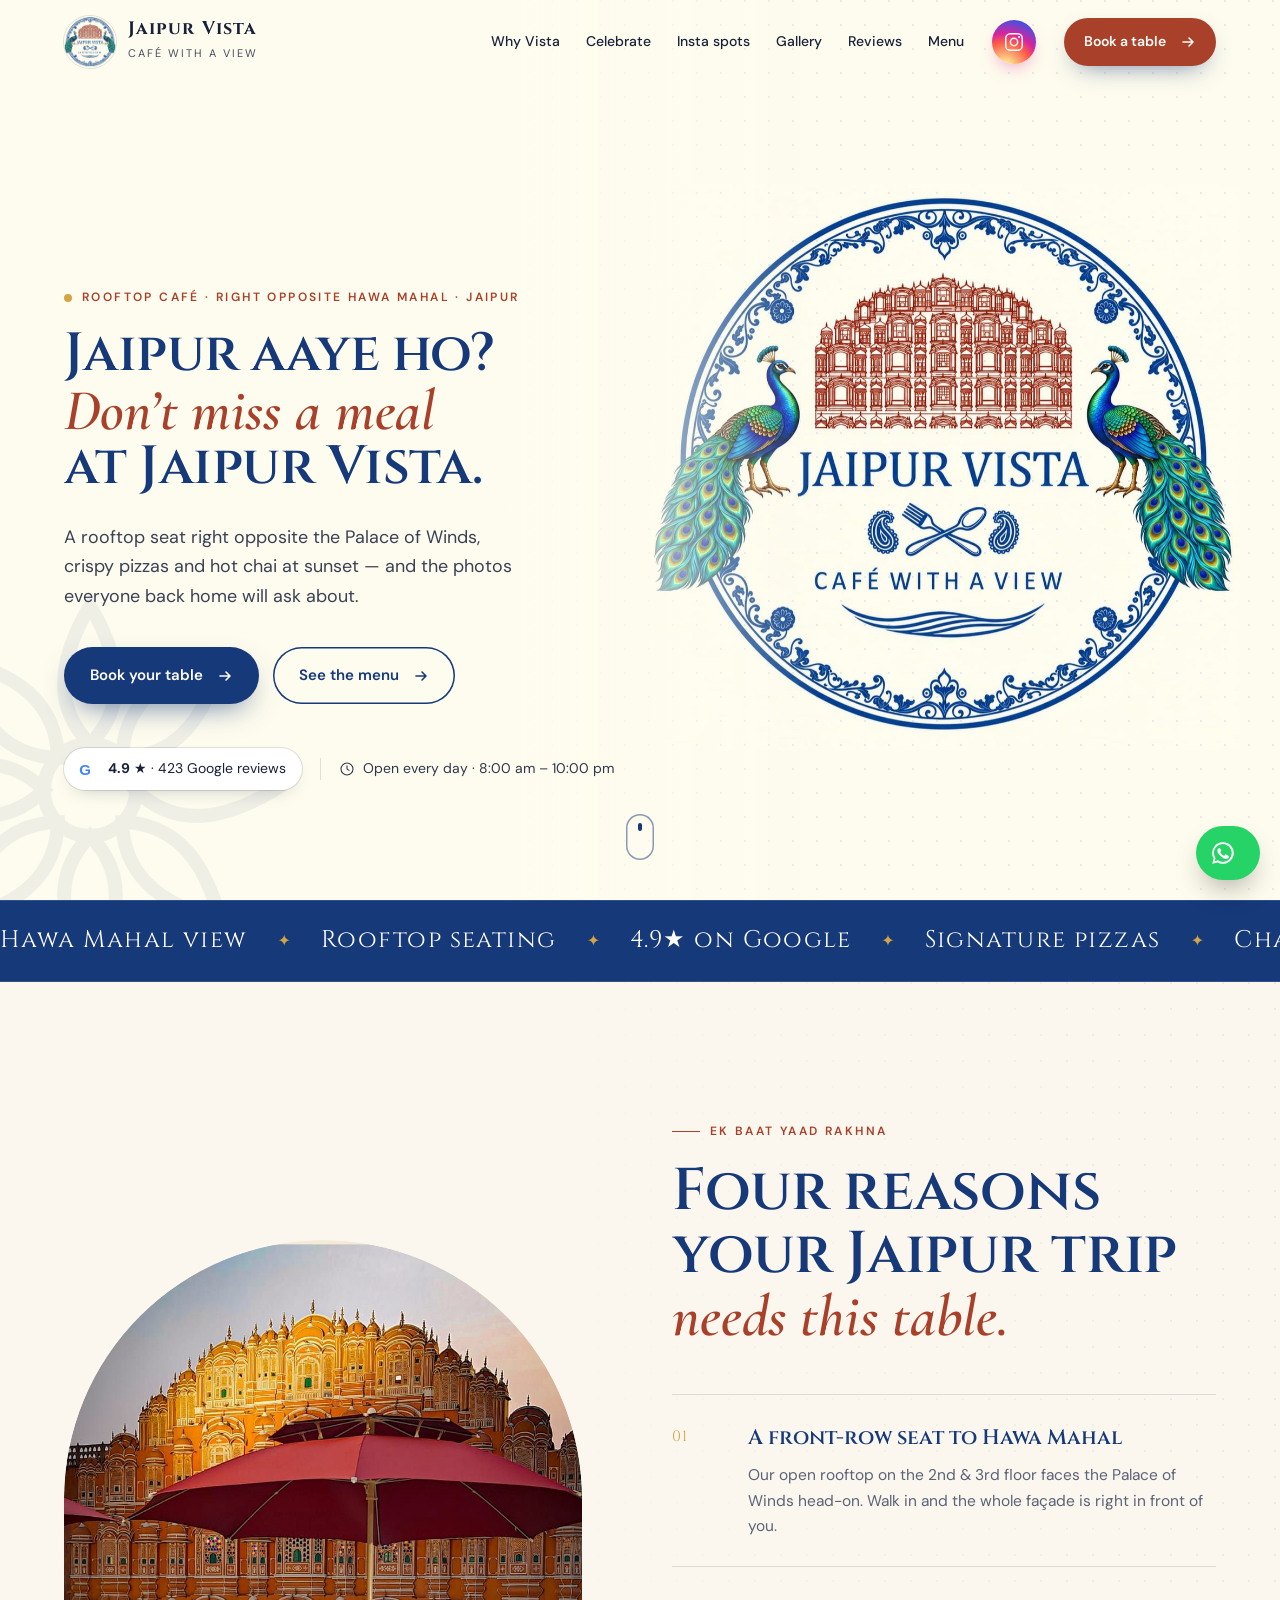
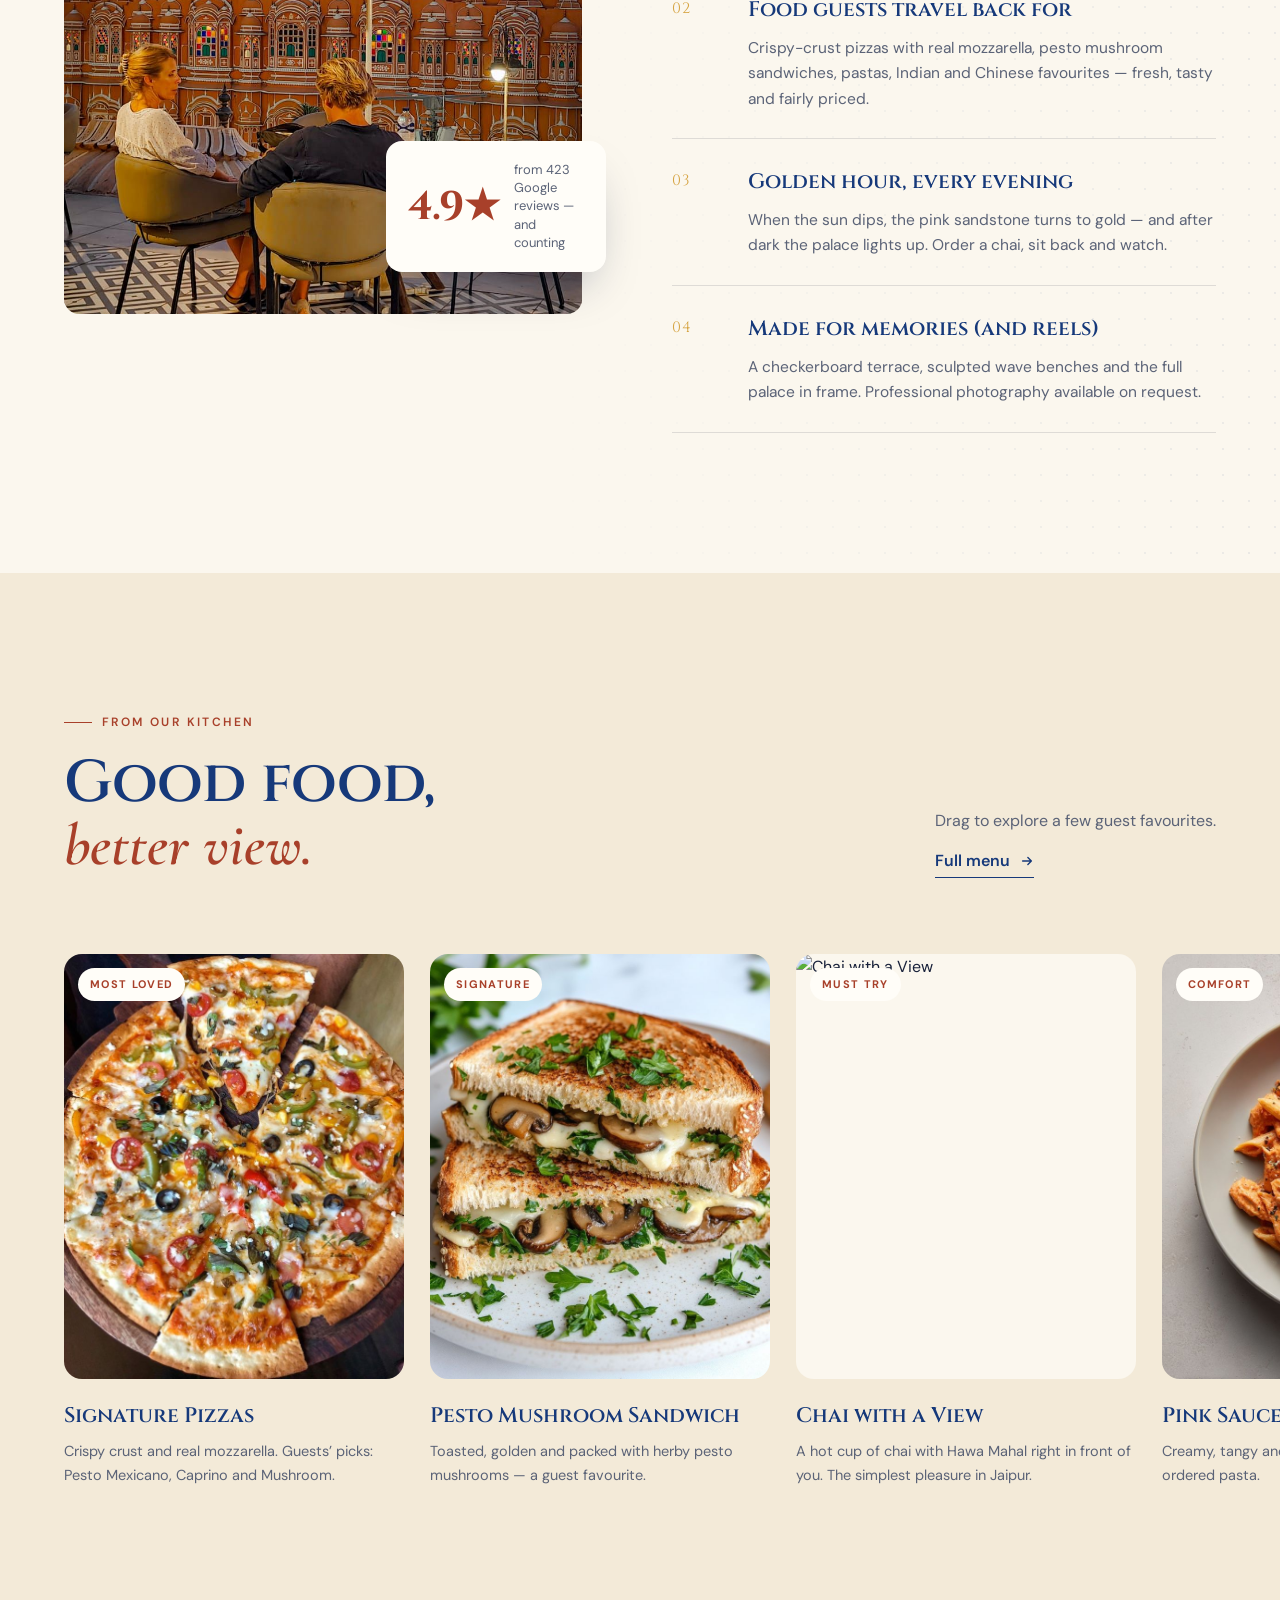
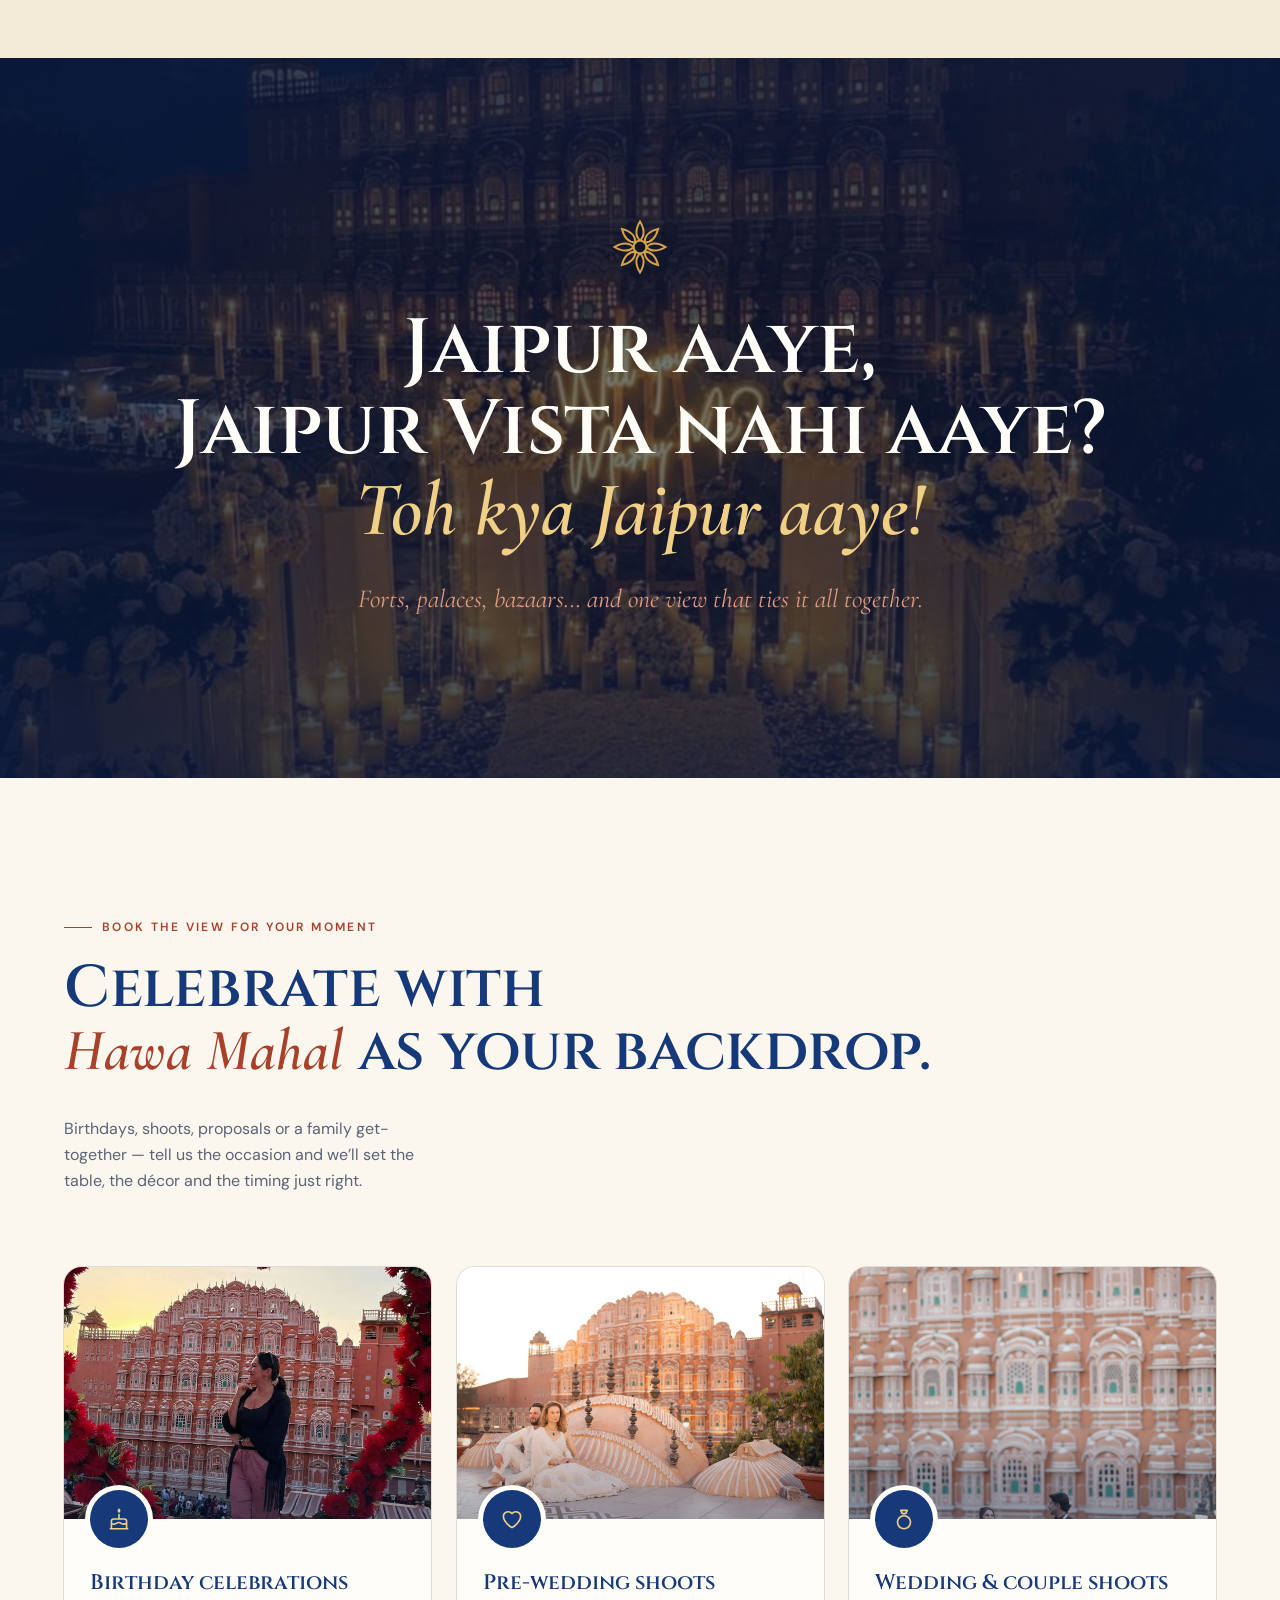
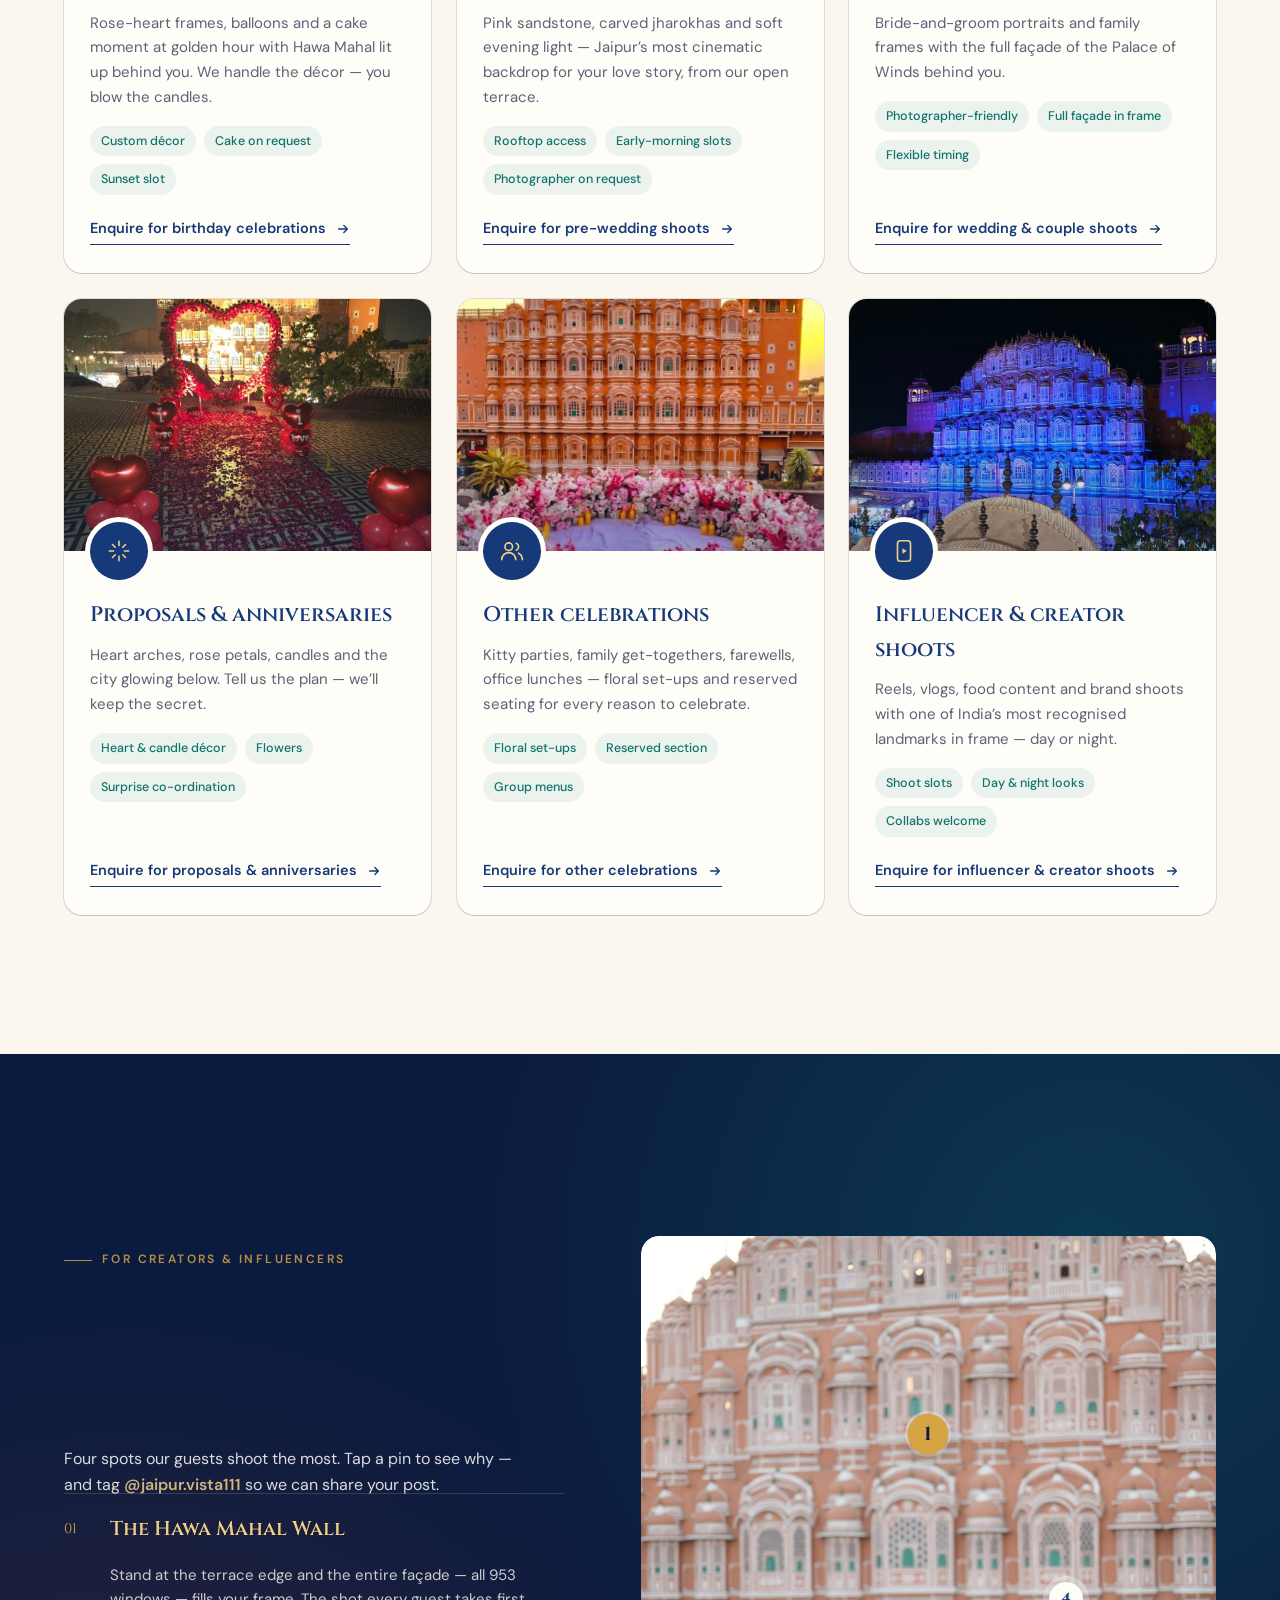
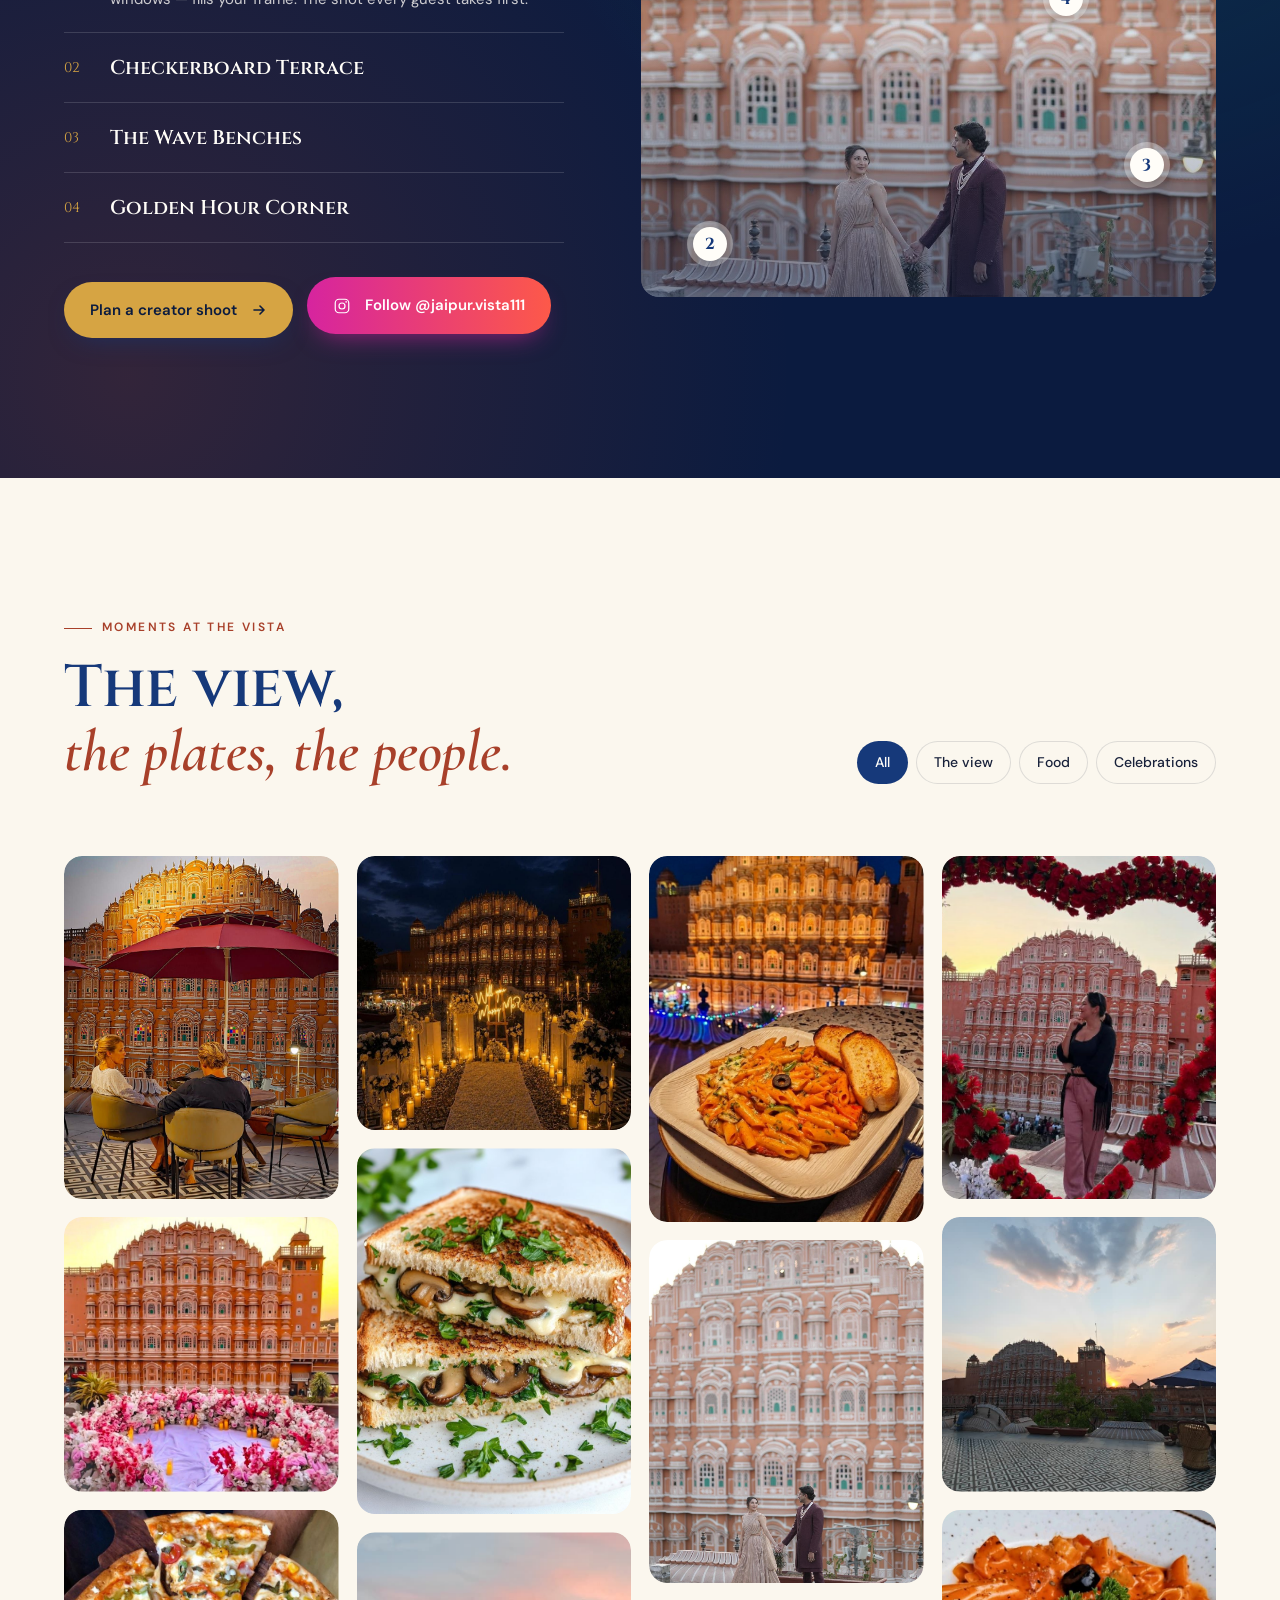
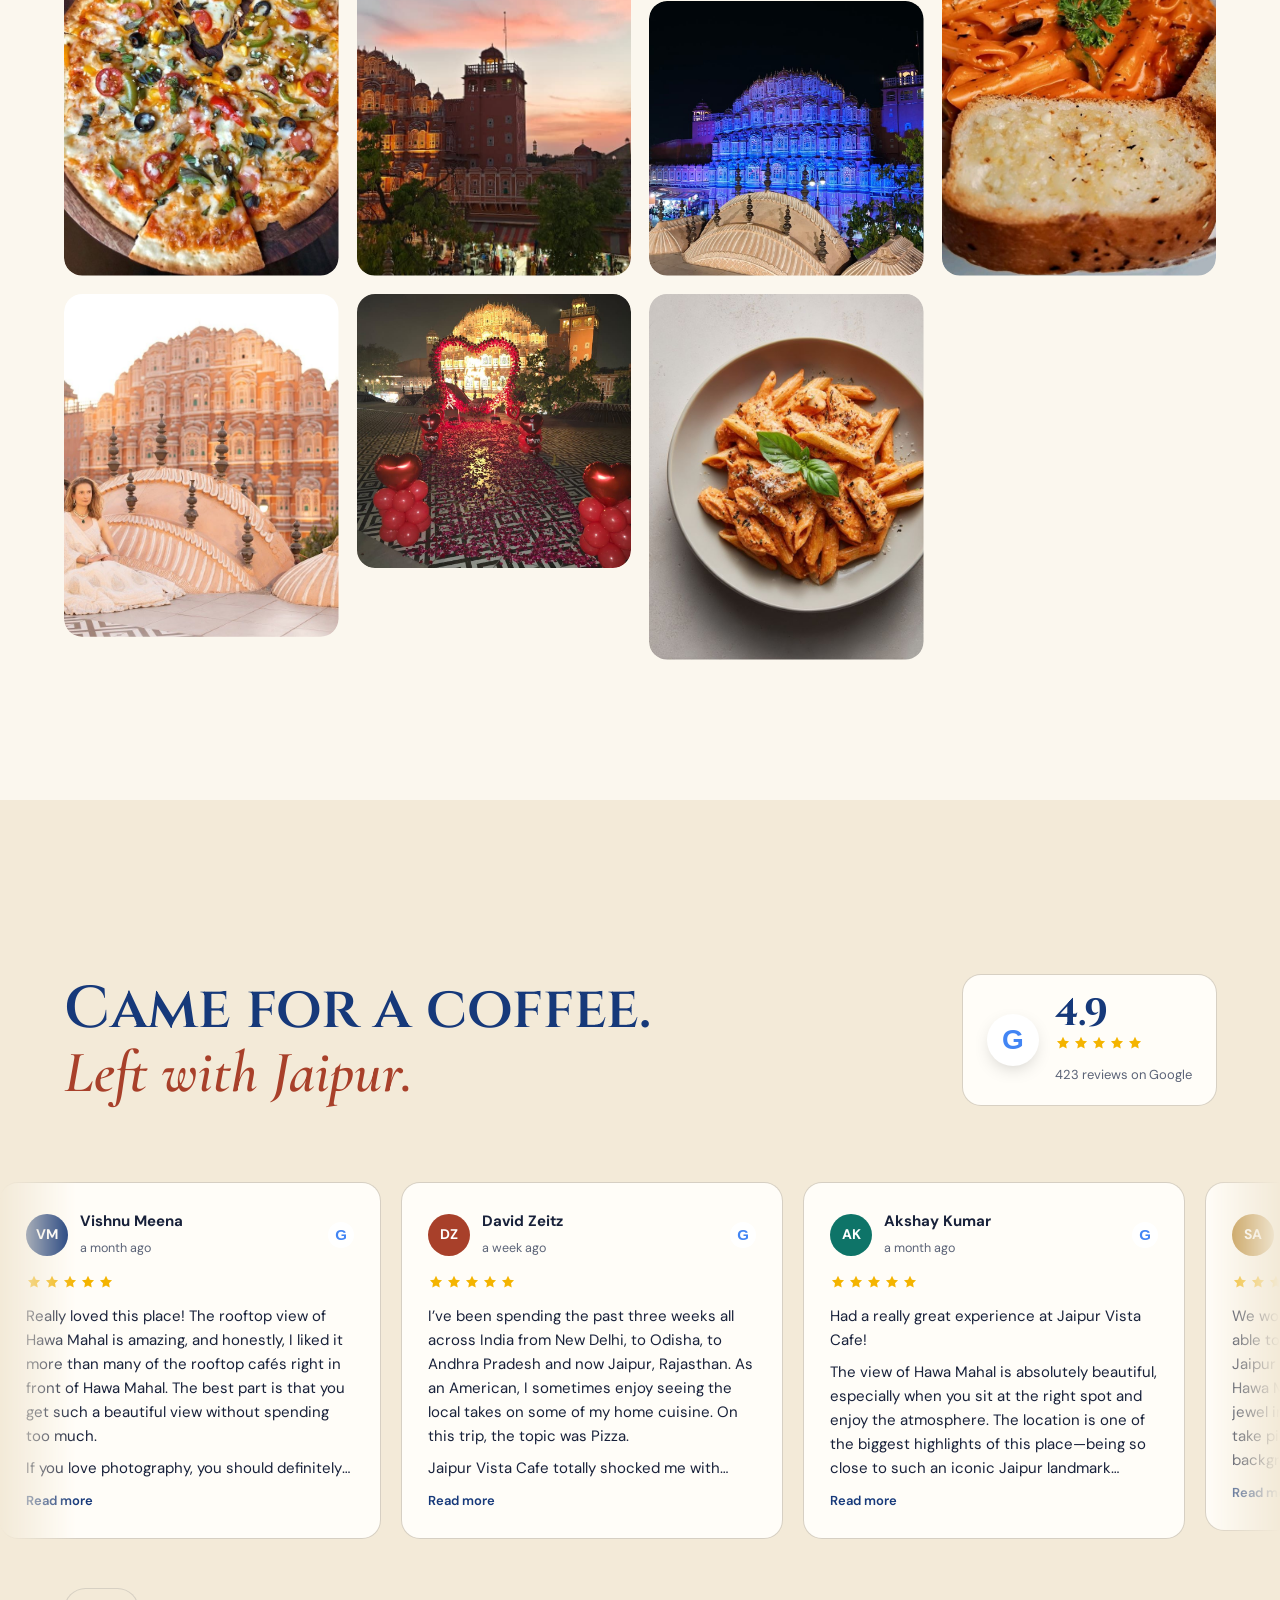
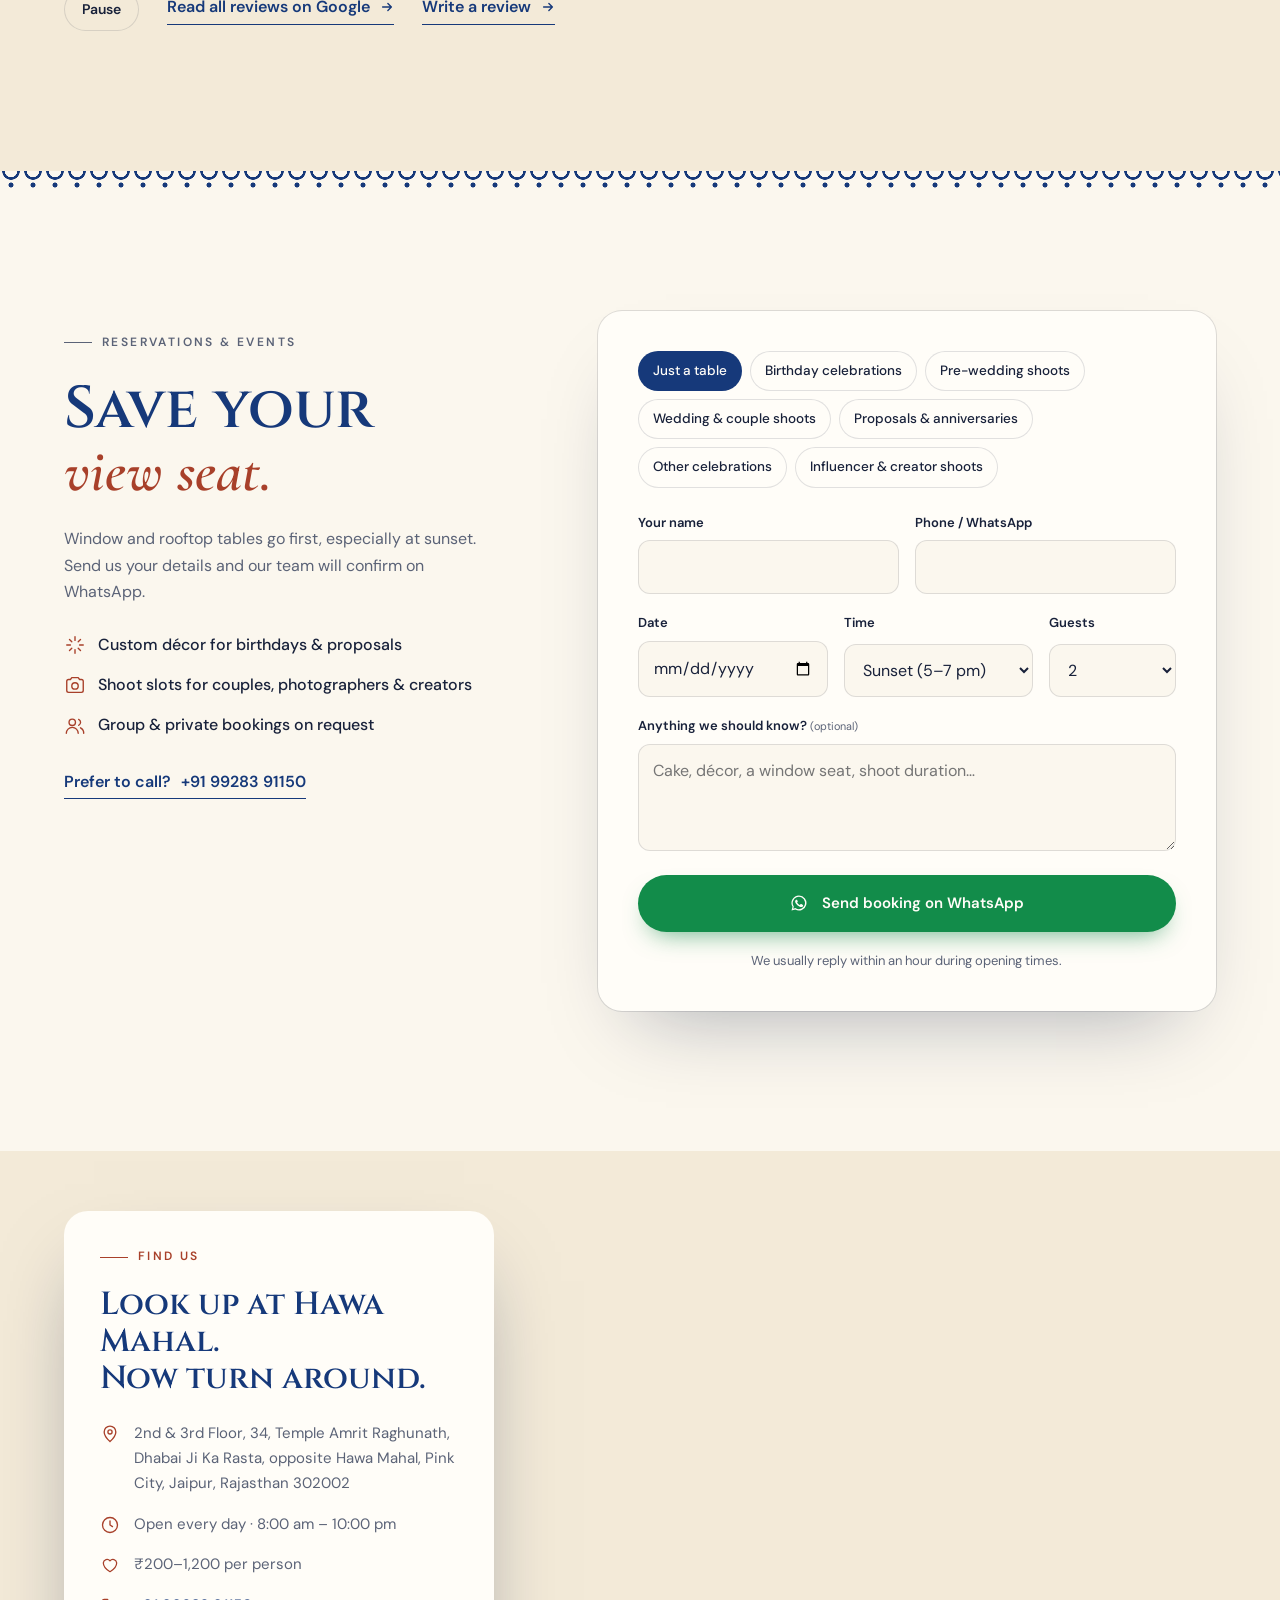
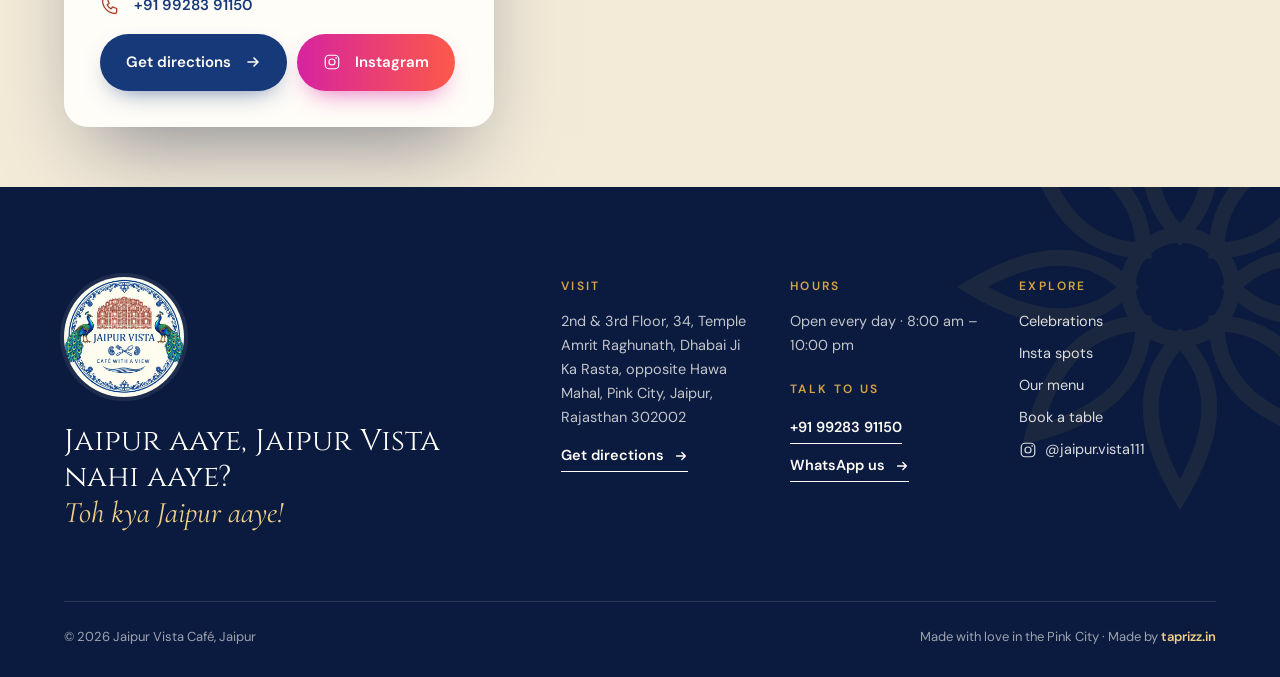
==== commit 265b9ee5: "Use the Jaipur Vista logo as the hero background Replace the Hawa Mahal photo in the hero with a hig" ====
--- a/index.html
+++ b/index.html
@@ -32,7 +32,7 @@
 
 <!-- ============ HERO ============ -->
 <section class="hero" aria-labelledby="hero-h">
- <div class="hero-bg" data-speed="-0.25"><img src="assets/photos/view-sunset.jpg" alt="Hawa Mahal at sunset, the view from Jaipur Vista’s rooftop" fetchpriority="high"></div>
+ <div class="hero-bg hero-bg-logo" data-speed="-0.12"><img class="hero-logo" src="assets/logo-hero.jpg" alt="Jaipur Vista — Café with a view logo" fetchpriority="high"></div>
  <div class="hero-shade"></div>
  <svg class="hero-motif" aria-hidden="true"><use href="#i-motif"/></svg>
  <div class="wrap hero-in">
--- a/style.css
+++ b/style.css
@@ -455,3 +455,44 @@
 .credit{color:var(--gold-2);font-weight:600}
 .credit:hover{text-decoration:underline;text-underline-offset:3px}
 @media (max-width:640px){.ig-btn{width:40px;height:40px}.spots-copy .btn-ig{margin:12px 0 0}}
+
+/* ===== hero with the Jaipur Vista logo as background ===== */
+.hero{background:#fefcee;color:var(--ink)}
+.hero-bg-logo{inset:0;display:flex;align-items:center;justify-content:flex-end;padding:90px max(24px,calc((100vw - 1200px)/2)) 30px 0;pointer-events:none}
+.hero-bg-logo .hero-logo{width:auto;height:min(88%,820px);max-width:56%;object-fit:contain;animation:logoIn 1.6s var(--ease) both}
+@keyframes logoIn{from{opacity:0;transform:scale(.92) rotate(-4deg)}}
+.hero-shade{background:linear-gradient(90deg,#fefcee 0%,#fefcee 38%,rgba(254,252,238,.6) 52%,rgba(254,252,238,0) 64%),radial-gradient(circle at 1px 1px,rgba(27,79,160,.10) 1px,transparent 1.5px) 0 0/24px 24px}
+.hero-motif{color:var(--blue);opacity:.06;left:-140px;right:auto;top:auto;bottom:-120px}
+.hero-title{color:var(--blue);text-shadow:none;max-width:720px;font-size:clamp(40px,6vw,88px)}
+.hero-title em{color:var(--terra)}
+.hero-eyebrow{color:var(--terra)}
+.hero-lede{color:var(--ink)}
+body.ready .hero-lede{opacity:.85}
+.hero .btn-gold{background:var(--blue);color:var(--ivory);box-shadow:0 12px 30px -12px rgba(22,57,122,.7)}
+.hero .btn-gold:hover{background:var(--blue-2)}
+.hero .btn-ghost{background:transparent;color:var(--blue);box-shadow:inset 0 0 0 1.5px var(--blue);backdrop-filter:none}
+.hero .btn-ghost:hover{background:var(--blue);color:var(--ivory)}
+.hero .g-chip{background:#fff;box-shadow:0 0 0 1px var(--line),0 8px 20px -12px rgba(11,27,63,.35);color:var(--ink)}
+.hero .g-chip:hover{background:#fff}
+.hero-meta-sep{background:var(--line)}
+.scroll-cue{box-shadow:inset 0 0 0 1.5px rgba(22,57,122,.5)}
+.scroll-cue span{background:var(--blue)}
+/* header over the light hero (home, before scrolling) */
+body[data-page=home] #site-header:not(.scrolled):not(.nav-open){color:var(--ink)}
+body[data-page=home] #site-header:not(.scrolled):not(.nav-open) .brand img{box-shadow:0 0 0 1px var(--line)}
+body[data-page=home] #site-header:not(.scrolled):not(.nav-open) .head-cta{background:var(--terra)}
+@media (max-width:860px){
+ .hero{align-items:flex-start}
+ .hero-bg-logo{position:relative;inset:auto;justify-content:center;padding:96px 16px 0;order:-1;transform:none!important}
+ .hero{flex-direction:column}
+ .hero-bg-logo .hero-logo{height:auto;width:min(78vw,420px);max-width:none}
+ .hero-shade{display:none}
+ .hero-in{padding-top:10px;padding-bottom:64px}
+ .hero-title{font-size:clamp(36px,10vw,56px)}
+}
+@media (min-width:861px){
+ .hero-title{font-size:clamp(38px,4.2vw,64px);max-width:560px}
+ .hero-lede{max-width:470px}
+ .hero-bg-logo .hero-logo{max-width:48%;height:min(84%,760px)}
+ .scroll-cue{right:auto;left:50%;margin-left:-14px}
+}
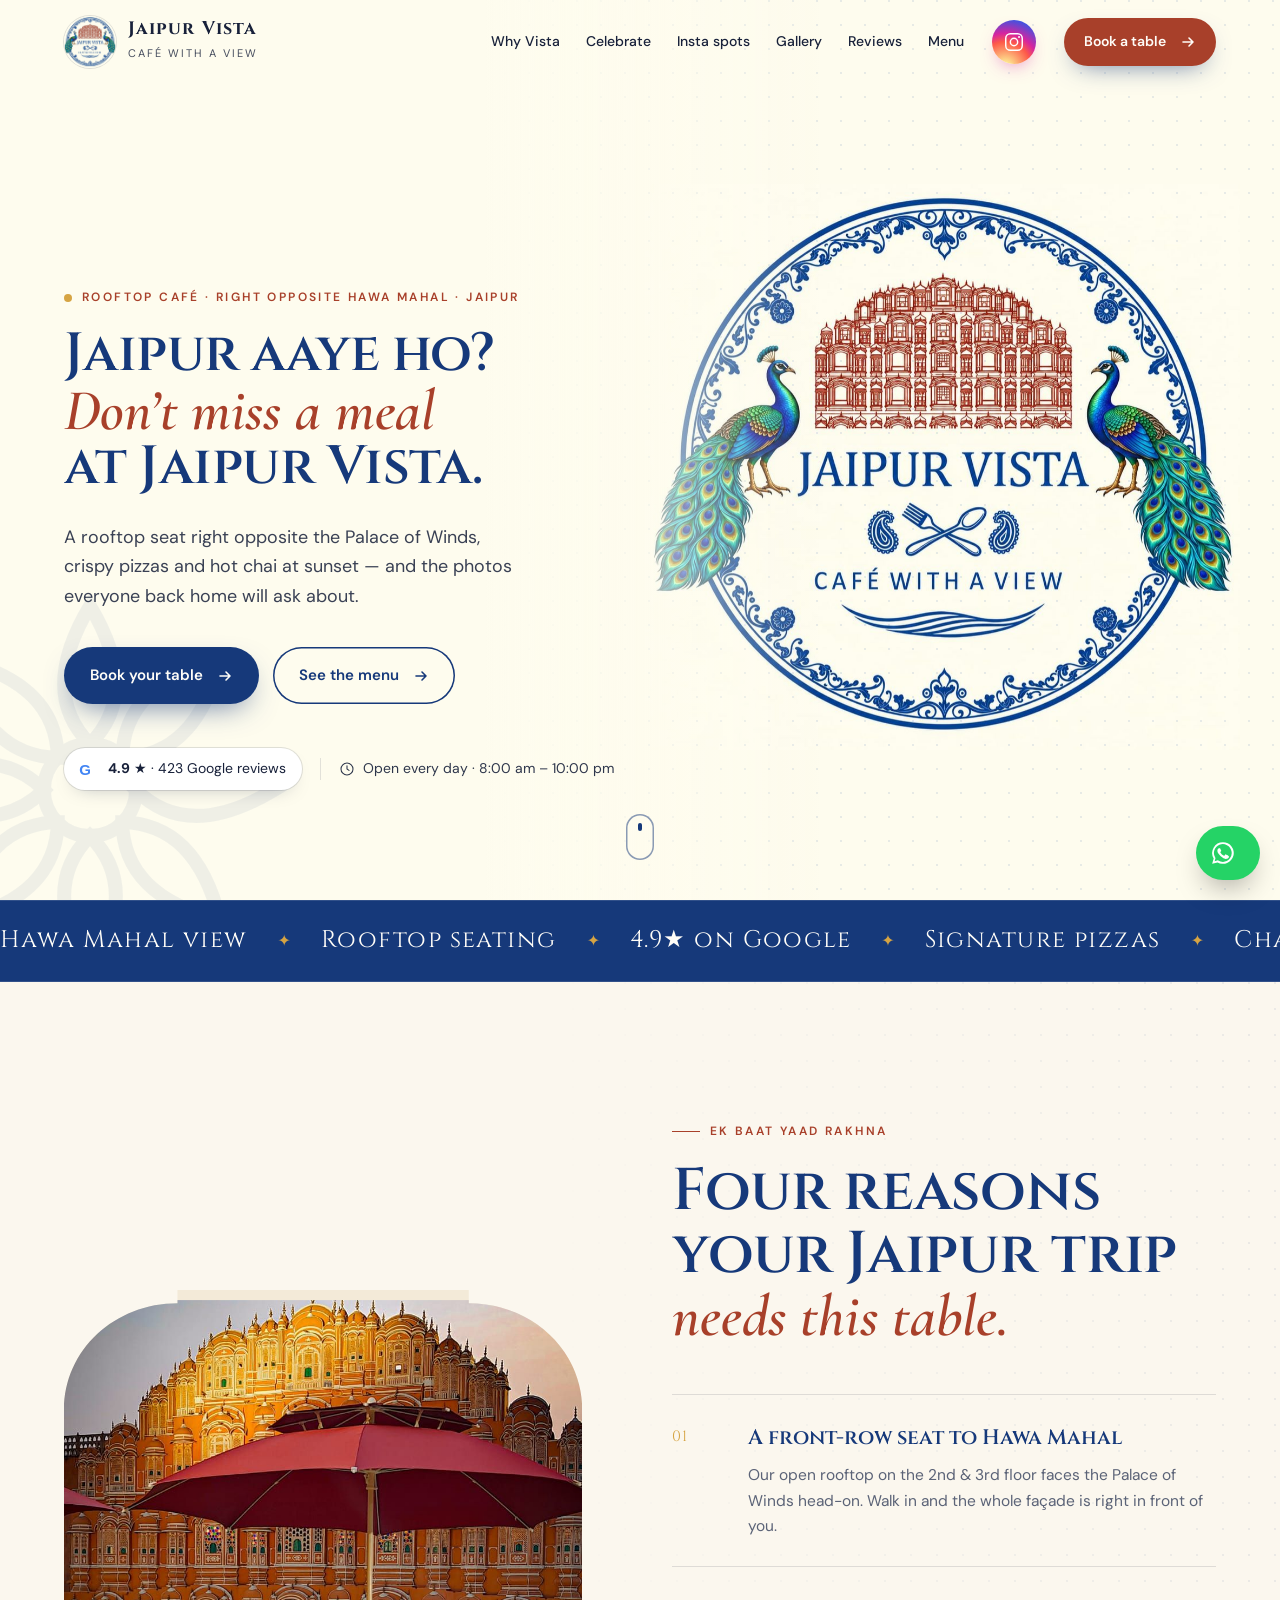
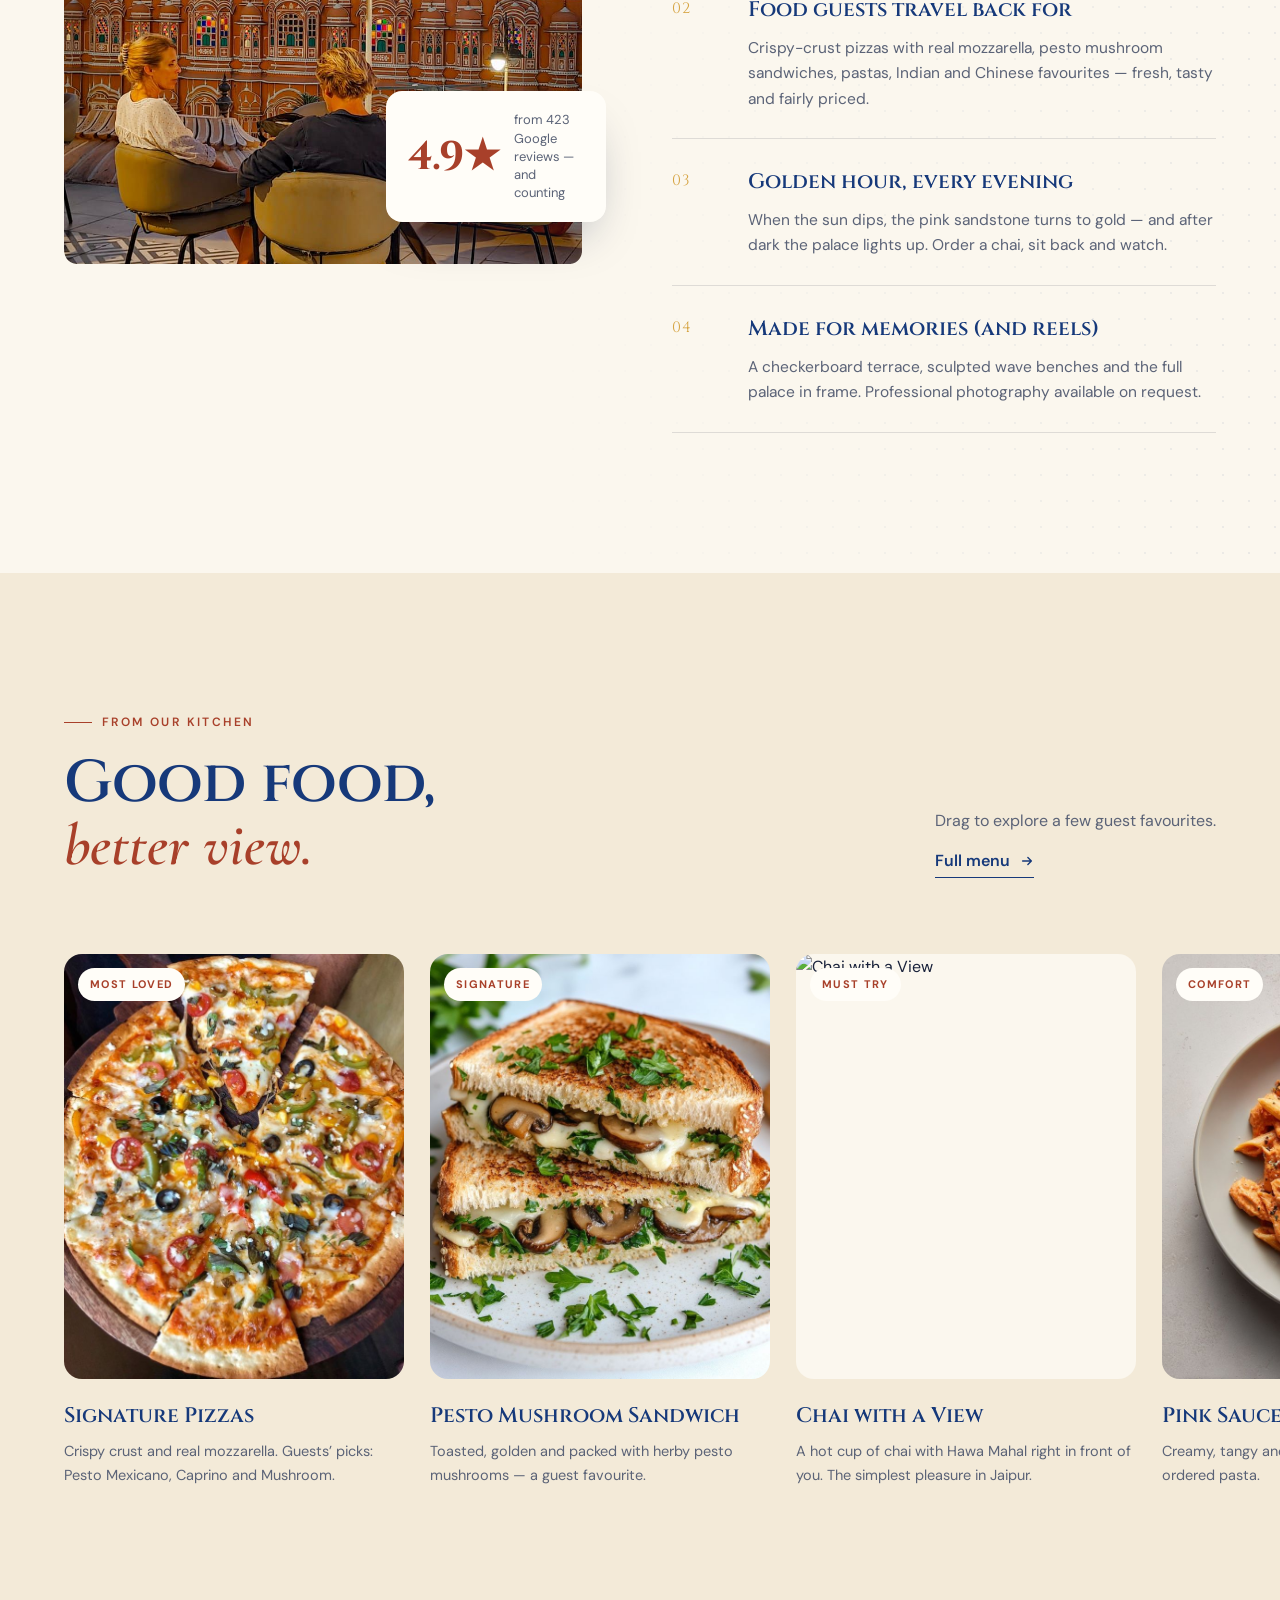
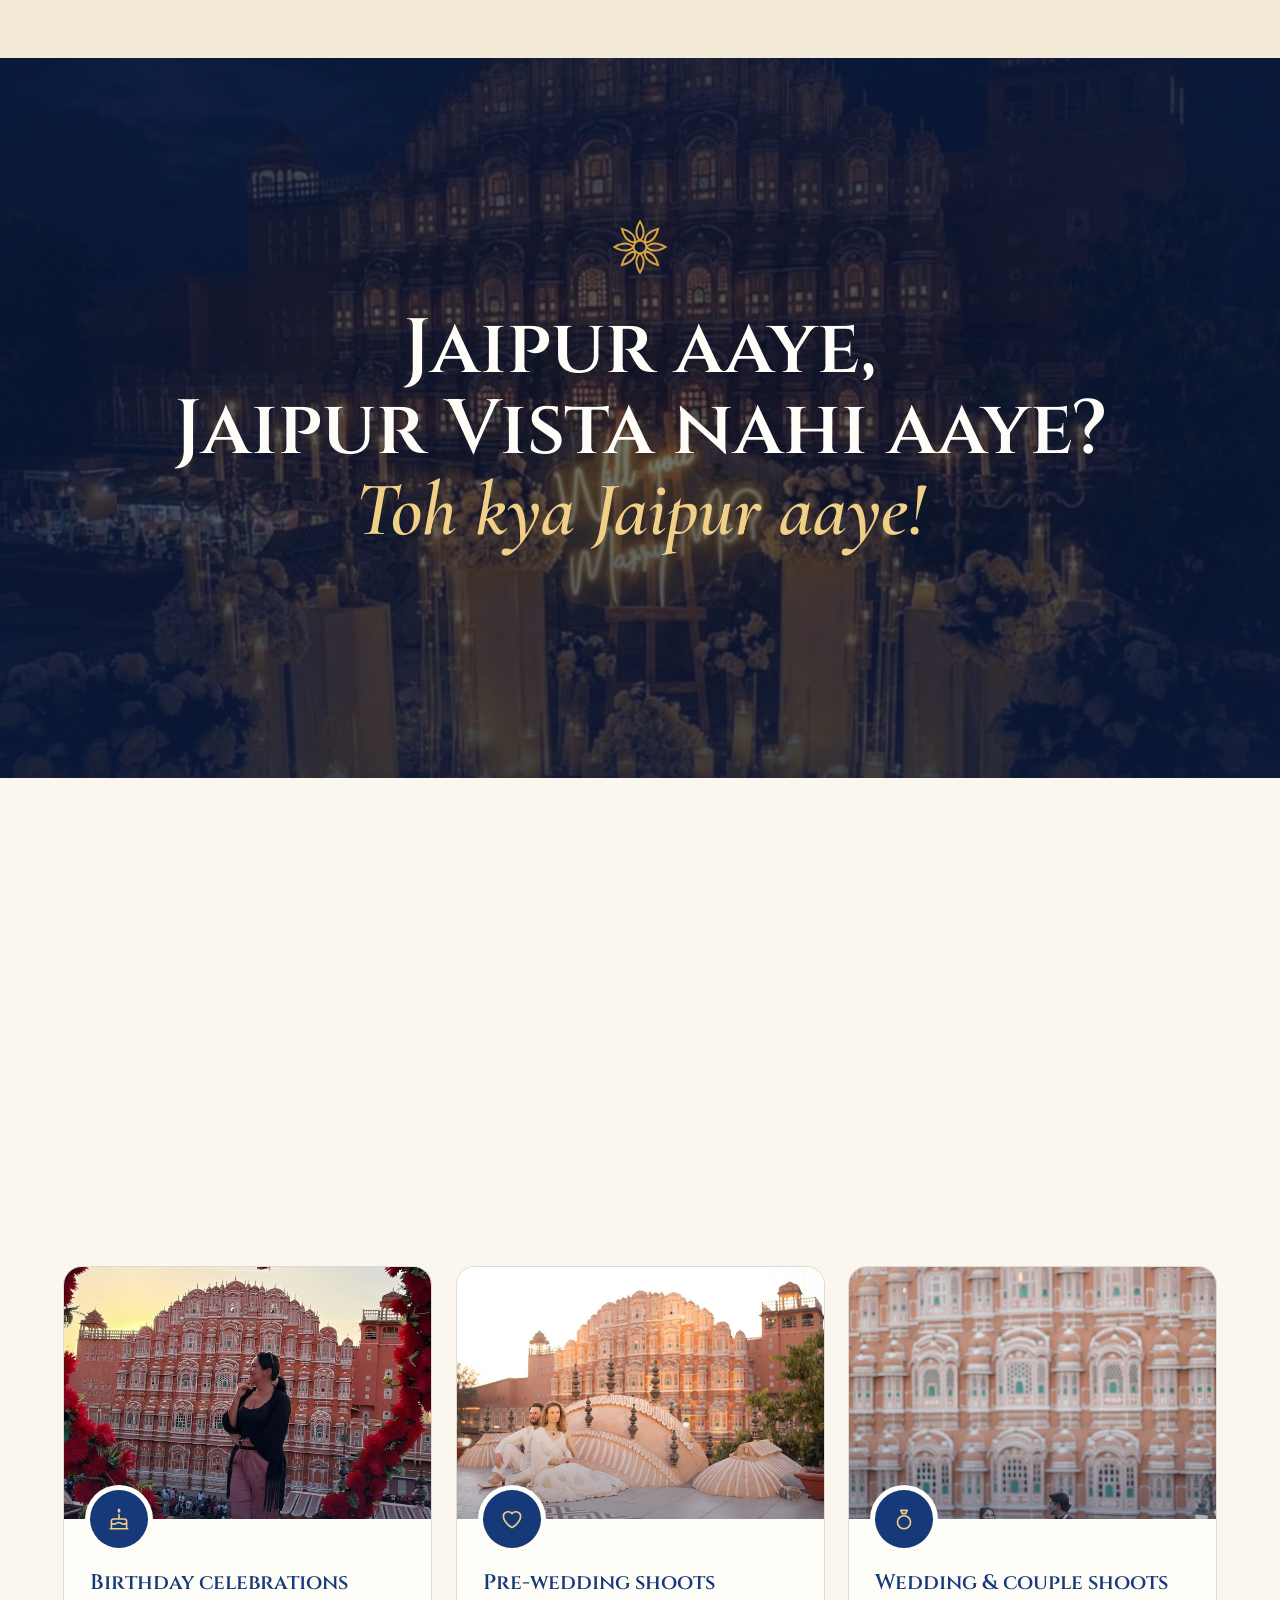
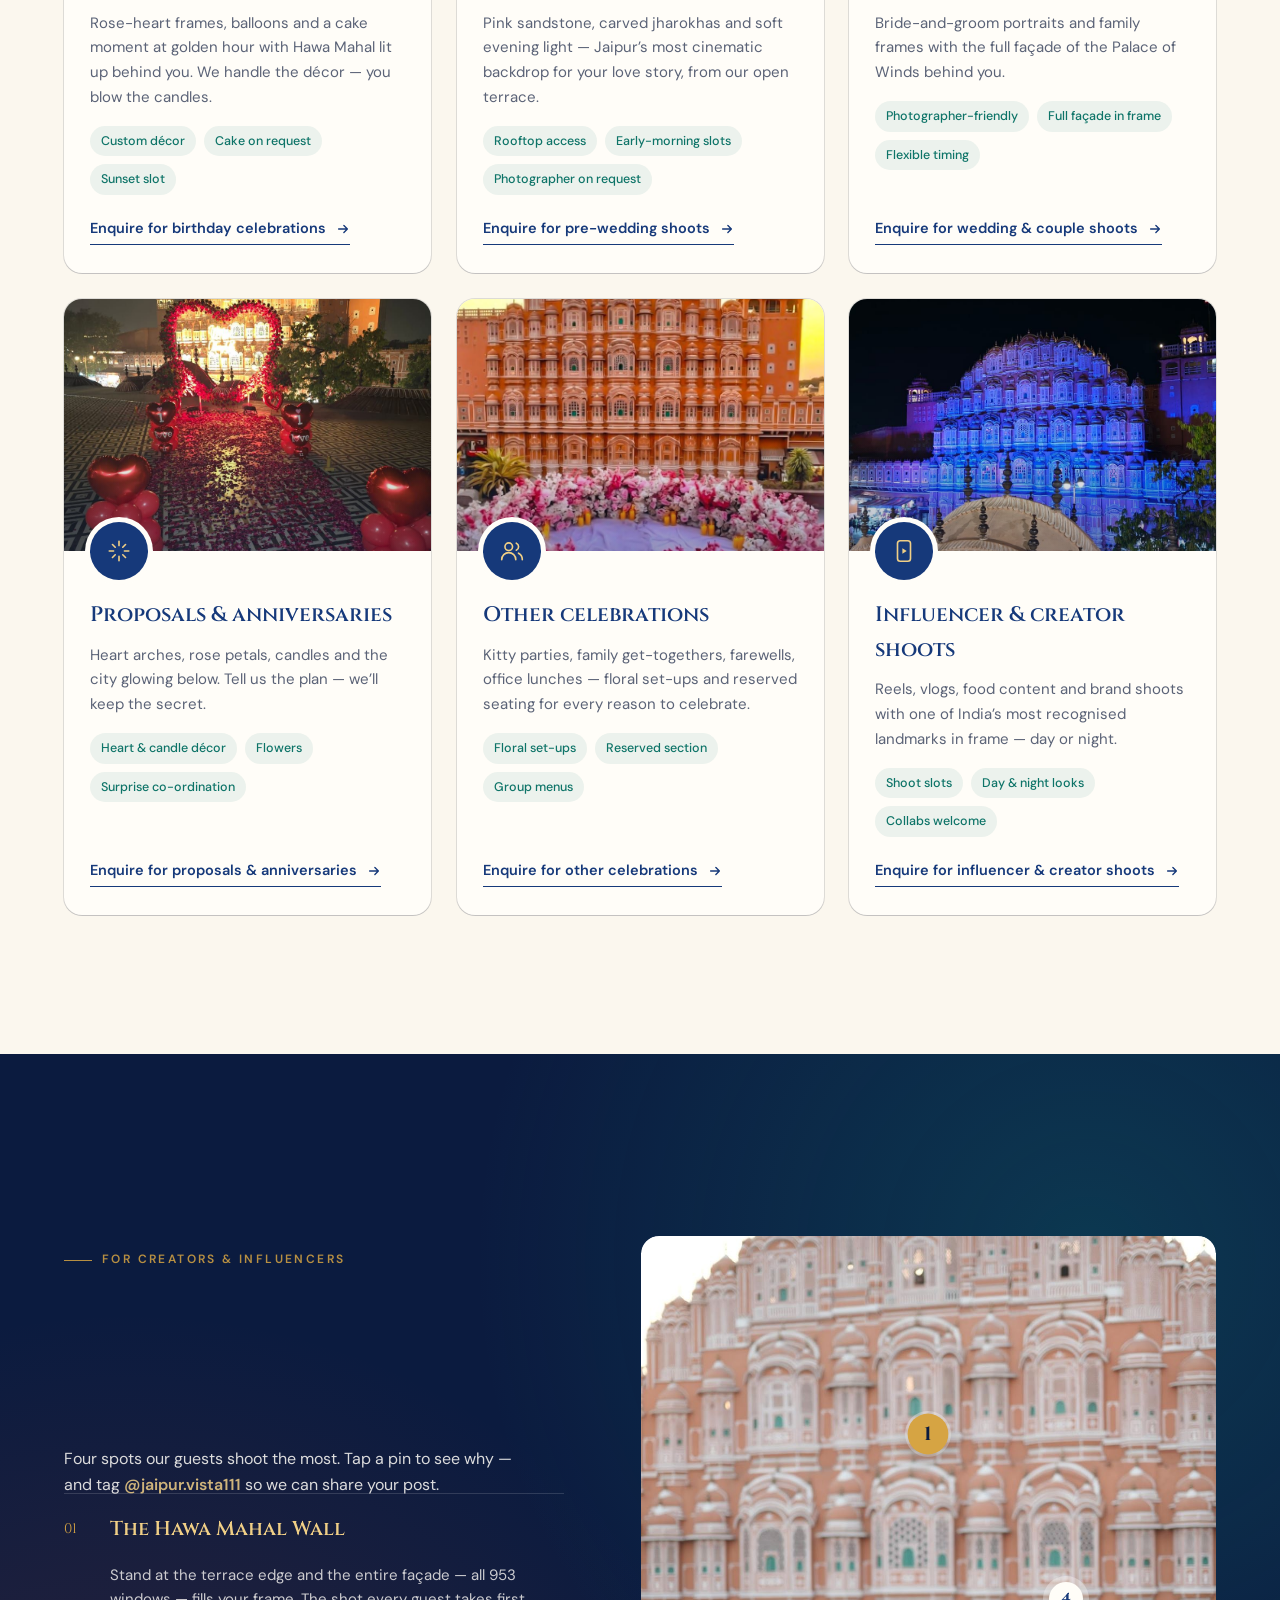
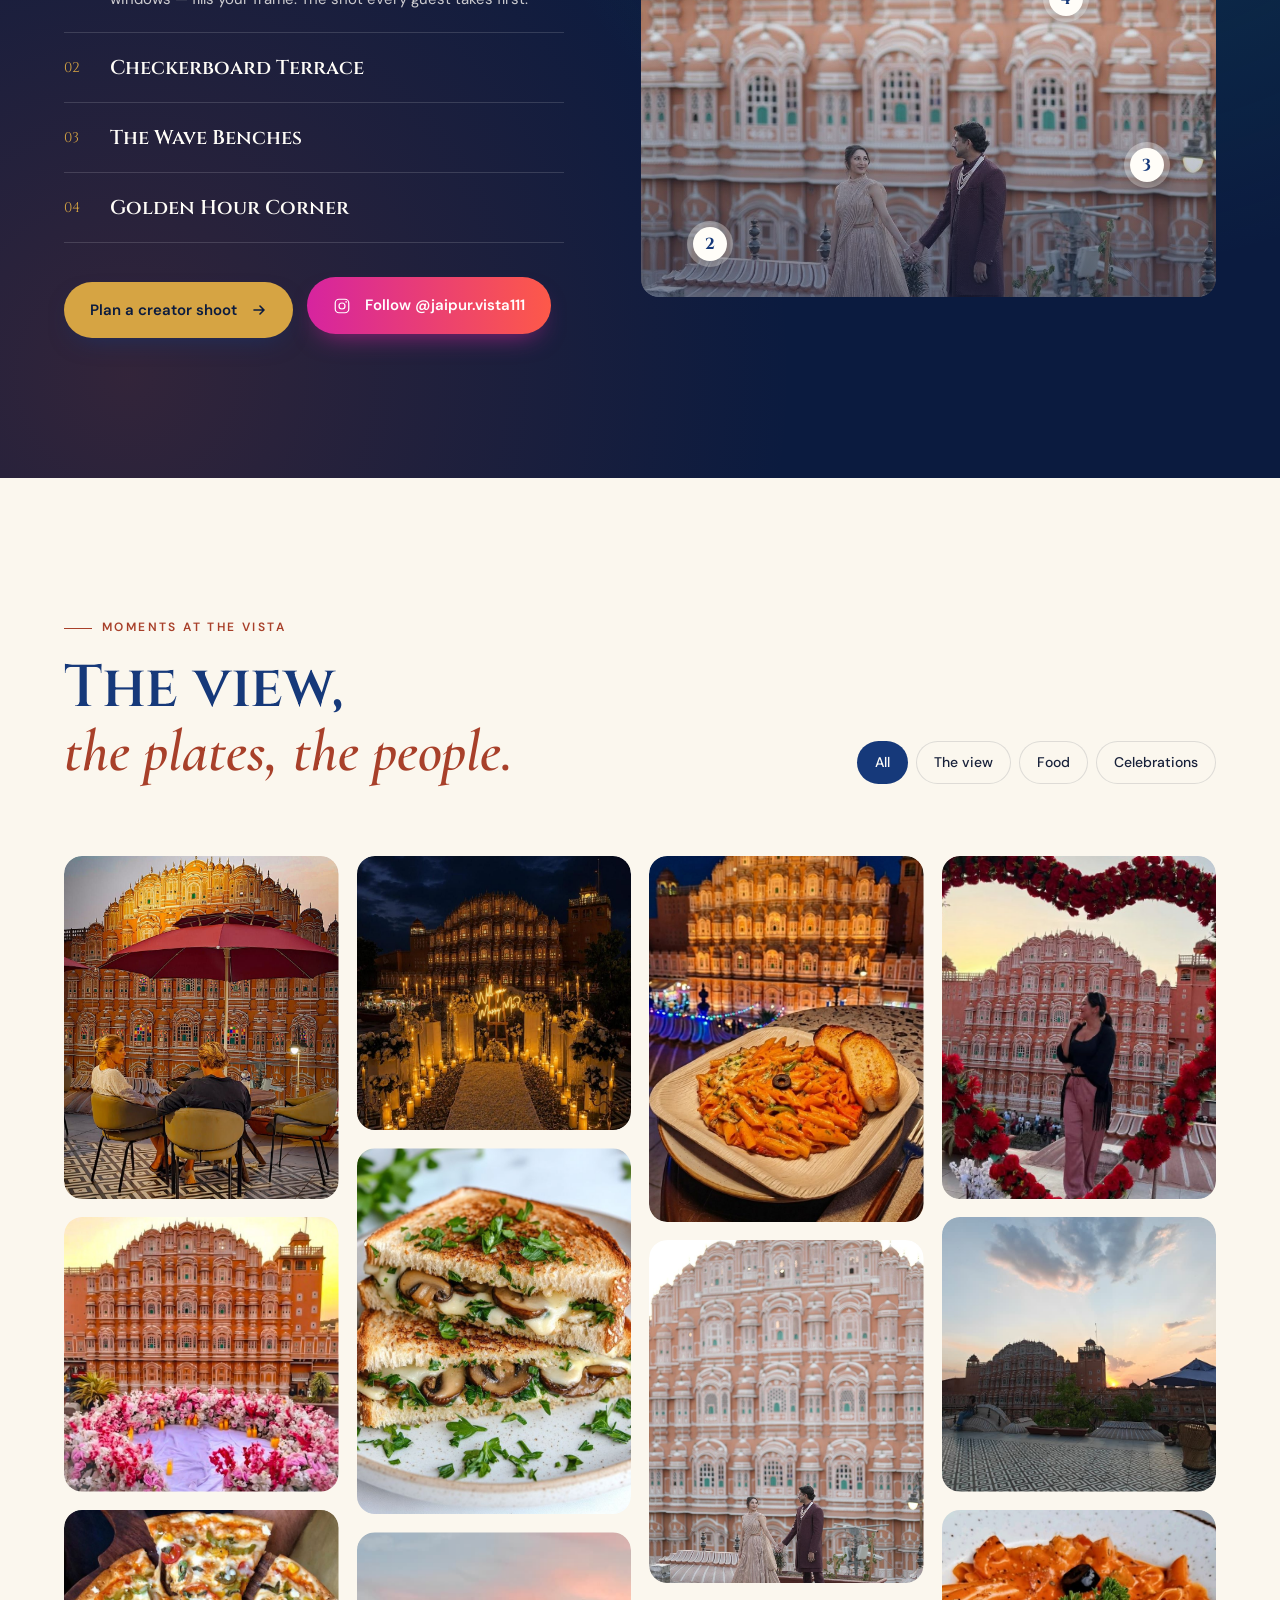
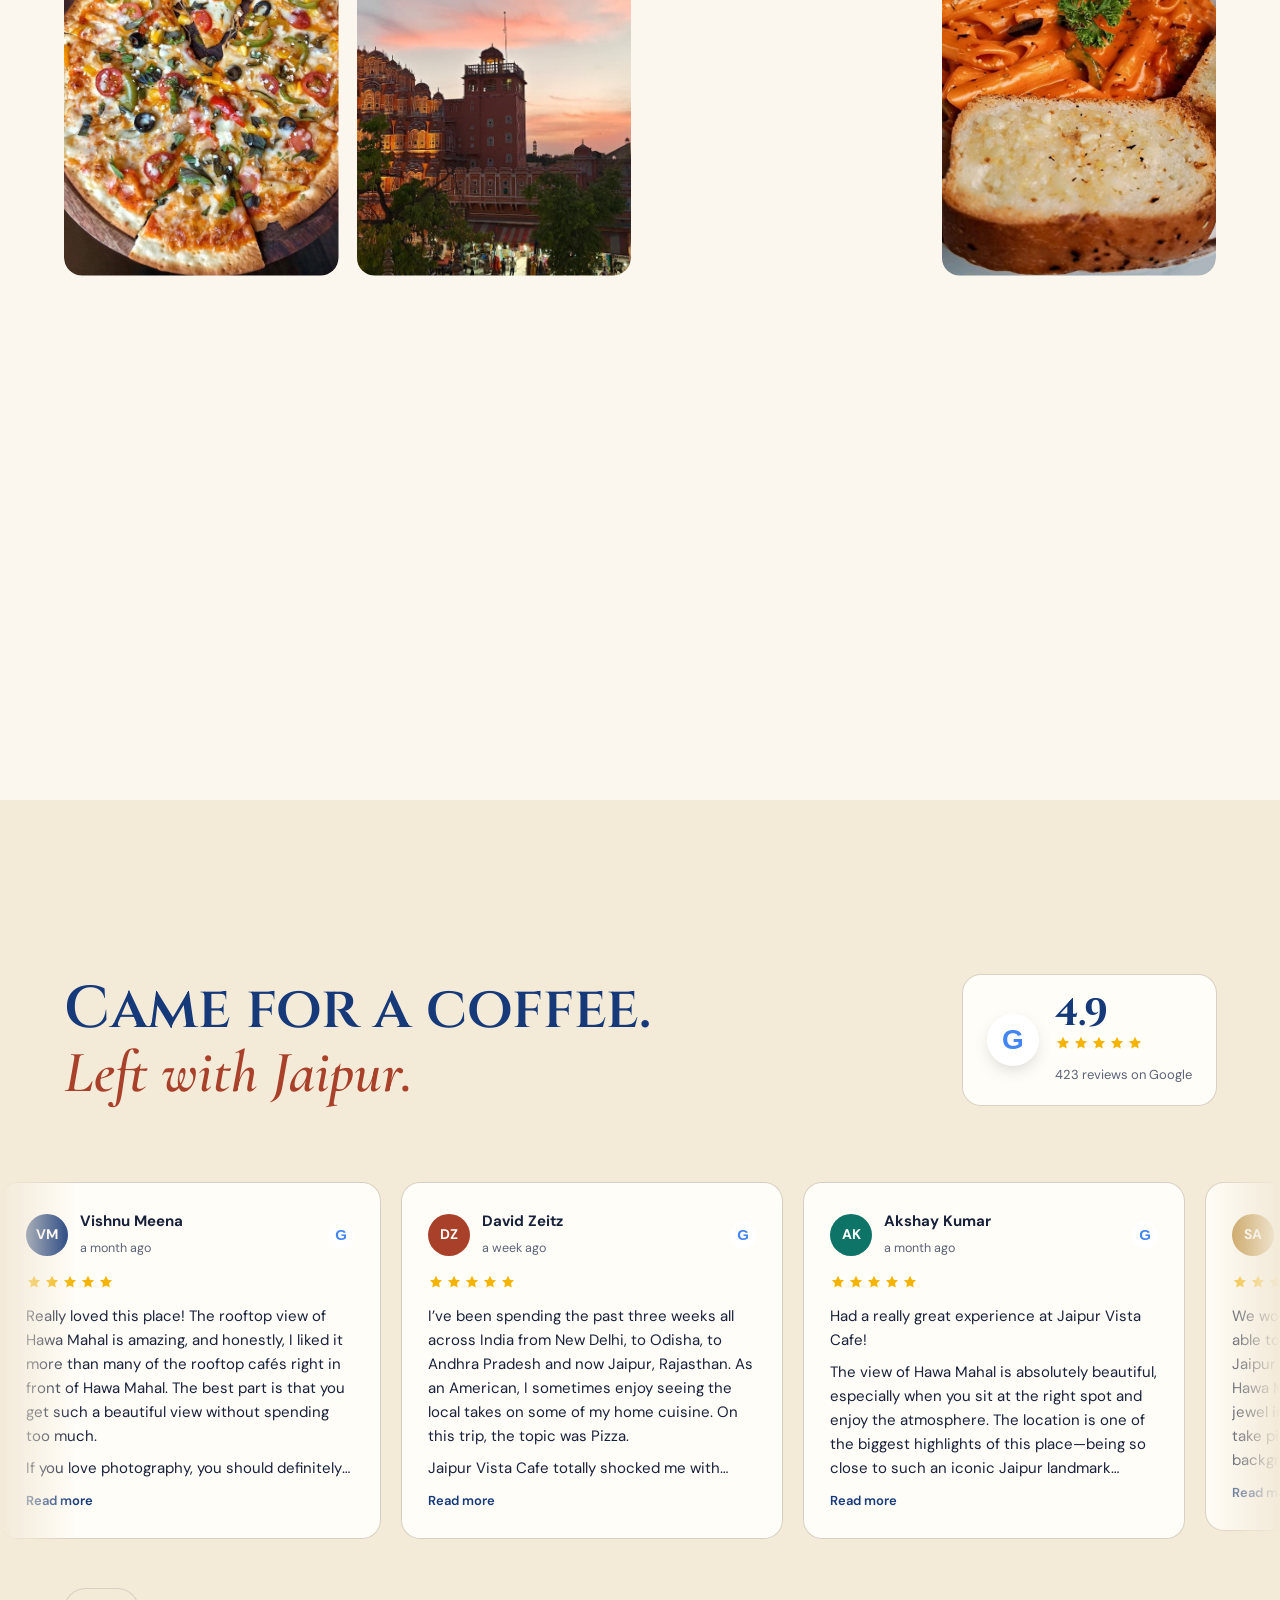
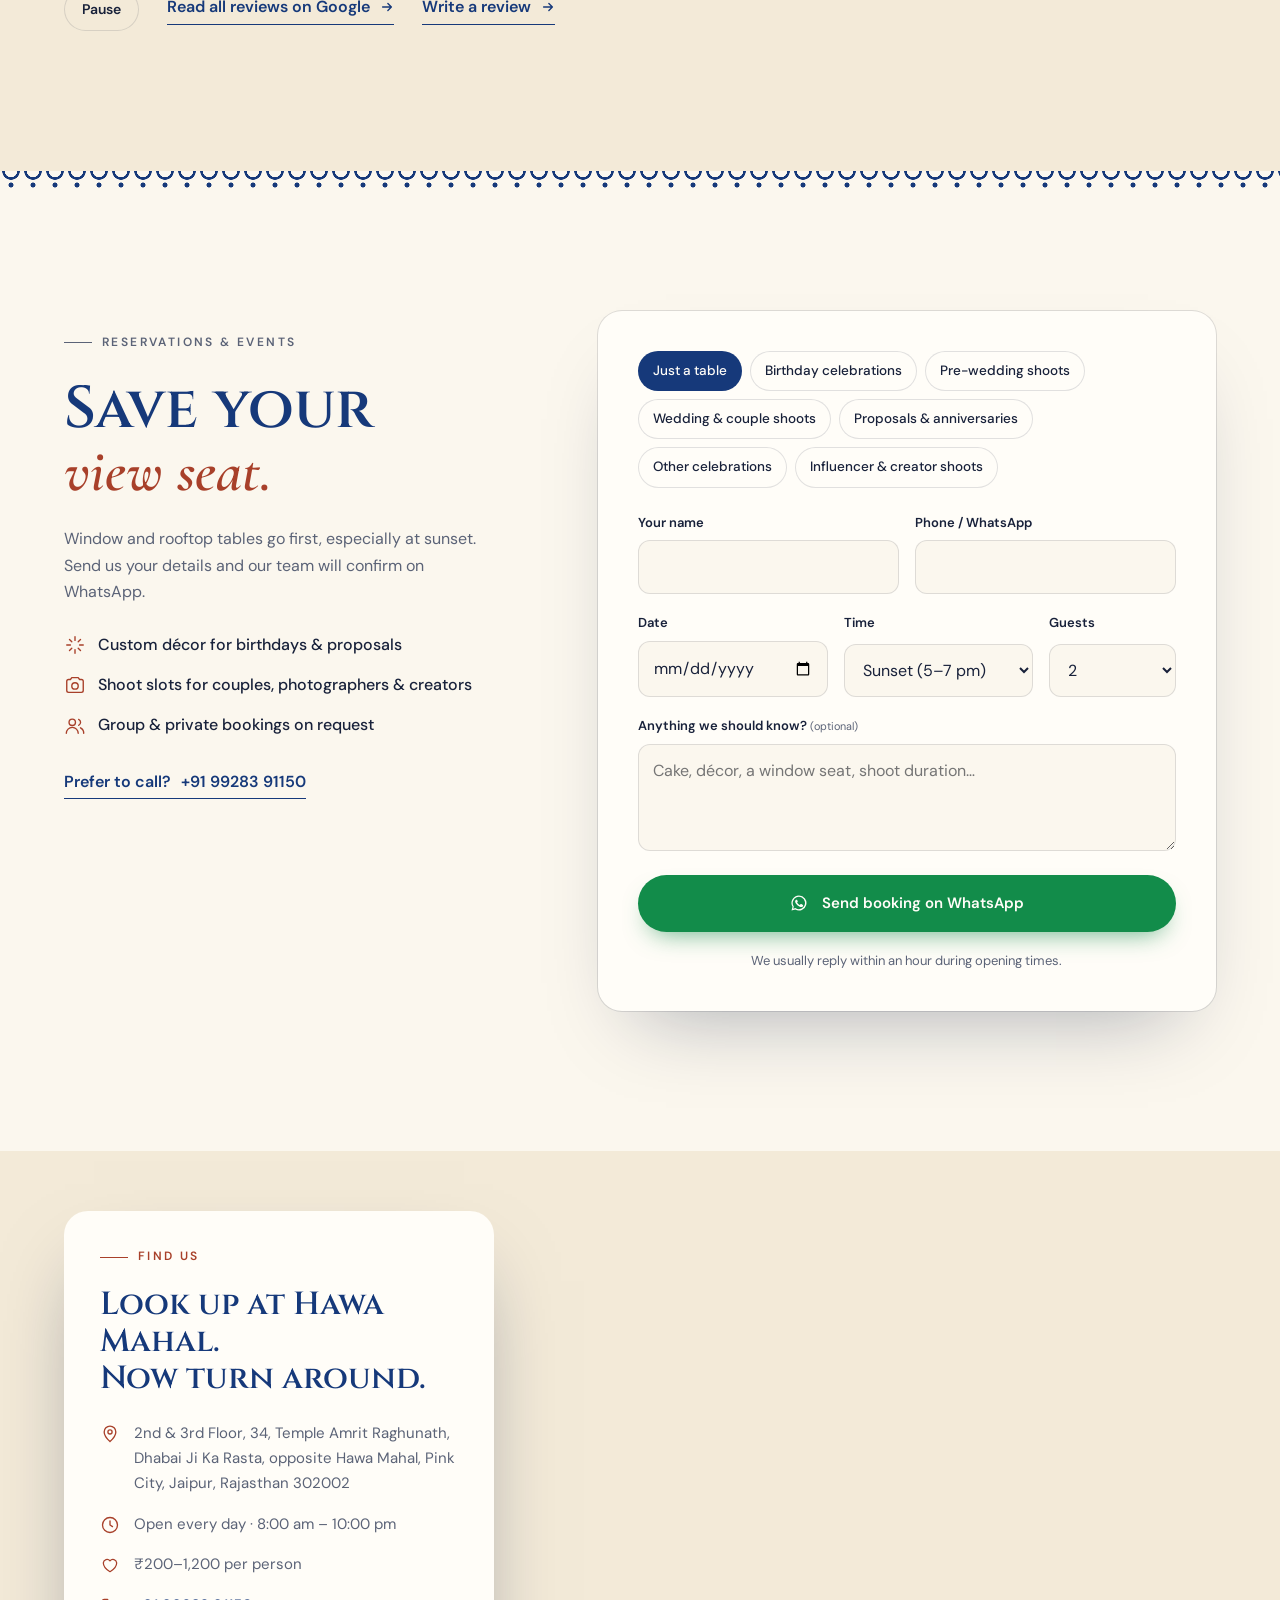
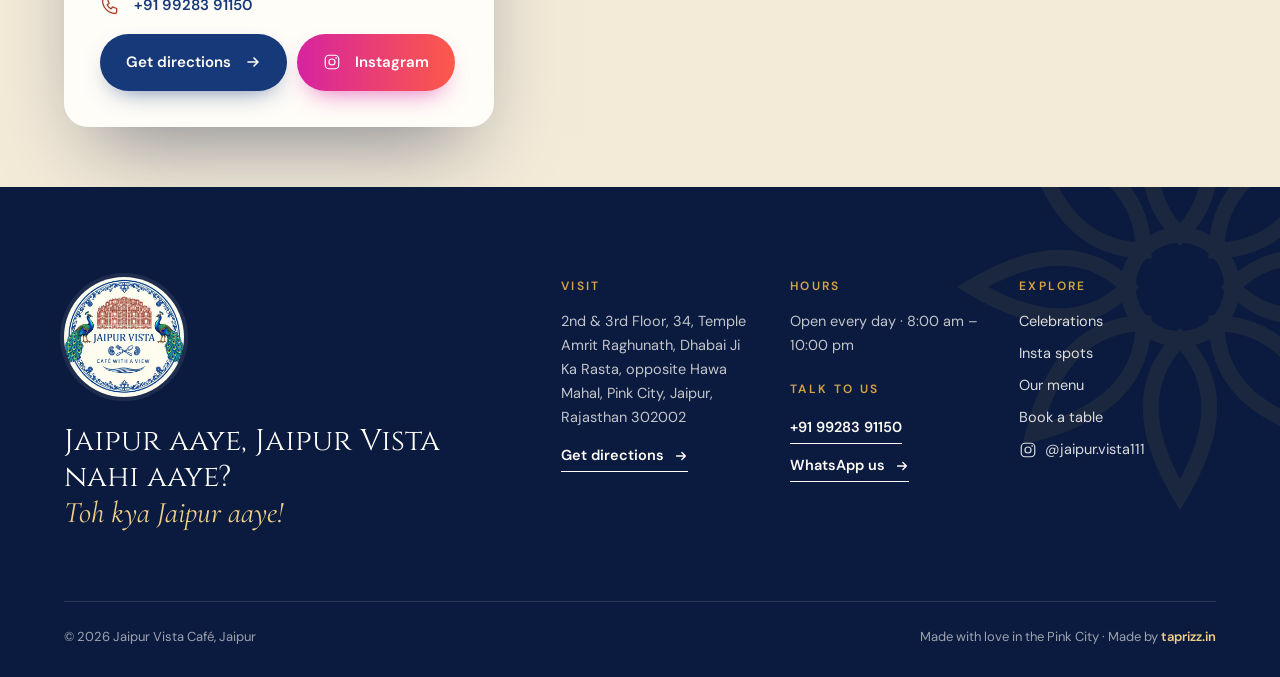
==== commit 9cf4f61c: "Frame the rooftop photo in the client's jar shape Replace the arch on the four-reasons photo with an" ====
--- a/index.html
+++ b/index.html
@@ -62,7 +62,8 @@
 <section id="dont-miss" class="sec dont-miss" aria-labelledby="dm-h">
  <div class="wrap dm-grid">
   <div class="dm-visual">
-   <div class="arch reveal-img"><img data-speed="0.06" src="assets/photos/view-rooftop.jpg" alt="Guests at a rooftop table at Jaipur Vista with Hawa Mahal behind them" loading="lazy"></div>
+   <svg width="0" height="0" style="position:absolute" aria-hidden="true" focusable="false"><clipPath id="jar-clip" clipPathUnits="objectBoundingBox"><path d="M0.219,0 L0.781,0 L0.781,0.023 C0.902,0.023 1,0.104 1,0.209 L1,0.972 Q1,1 0.969,1 L0.031,1 Q0,1 0,0.972 L0,0.209 C0,0.104 0.098,0.023 0.219,0.023 Z"/></clipPath></svg>
+   <div class="arch jar reveal"><img data-speed="0.06" src="assets/photos/view-rooftop.jpg" alt="Guests at a rooftop table at Jaipur Vista with Hawa Mahal behind them" loading="lazy"></div>
    <a class="dm-badge reveal" id="dm-badge" target="_blank" rel="noopener"><b>4.9★</b><span>from 423 Google reviews — and counting</span></a>
   </div>
   <div class="dm-copy">
--- a/style.css
+++ b/style.css
@@ -496,3 +496,8 @@
  .hero-bg-logo .hero-logo{max-width:48%;height:min(84%,760px)}
  .scroll-cue{right:auto;left:50%;margin-left:-14px}
 }
+
+/* jar-shaped photo frame (shape supplied by the client) */
+.arch.jar{border-radius:0!important;clip-path:url(#jar-clip);-webkit-clip-path:url(#jar-clip);aspect-ratio:388/430;transform:translateY(30px) scale(.96);opacity:0;transition:opacity 1s var(--ease),transform 1.1s var(--ease)}
+.arch.jar.in{clip-path:url(#jar-clip);-webkit-clip-path:url(#jar-clip);transform:none;opacity:1}
+.arch.jar img{height:112%;margin-top:-6%}
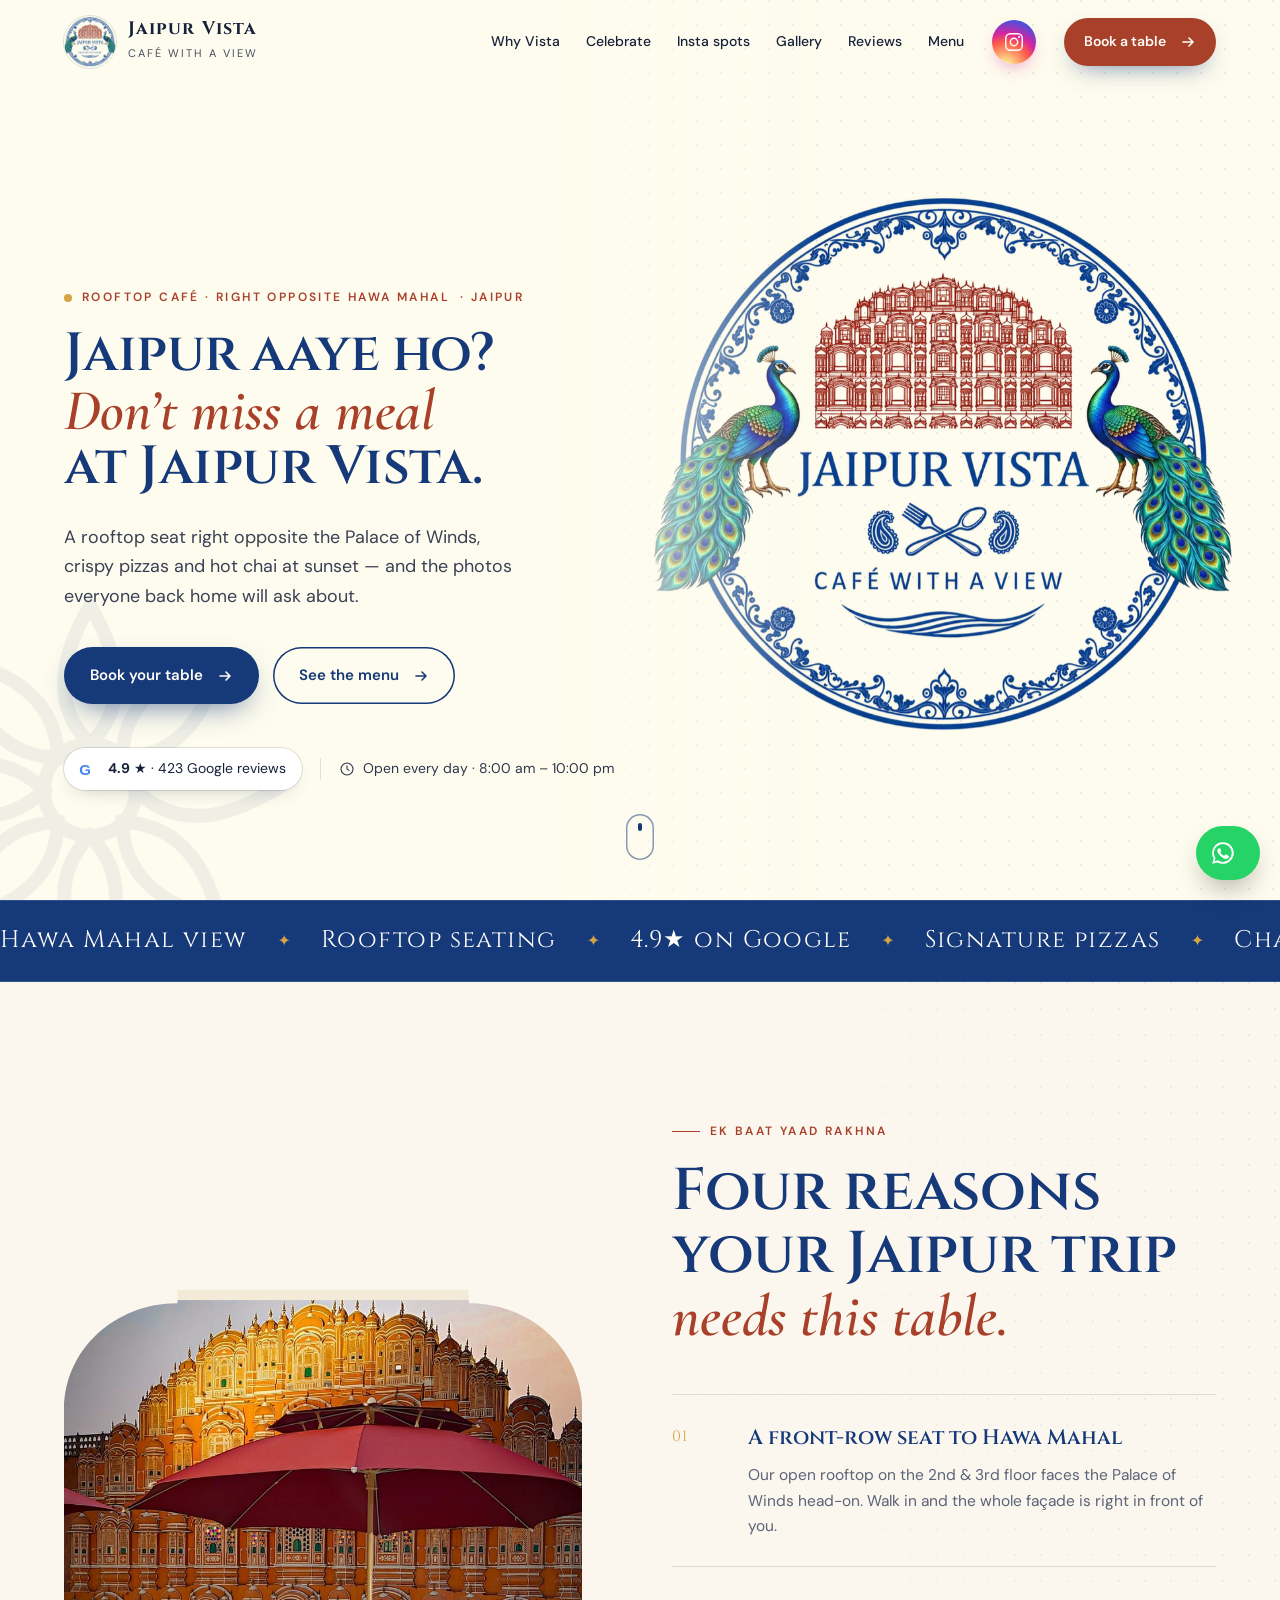
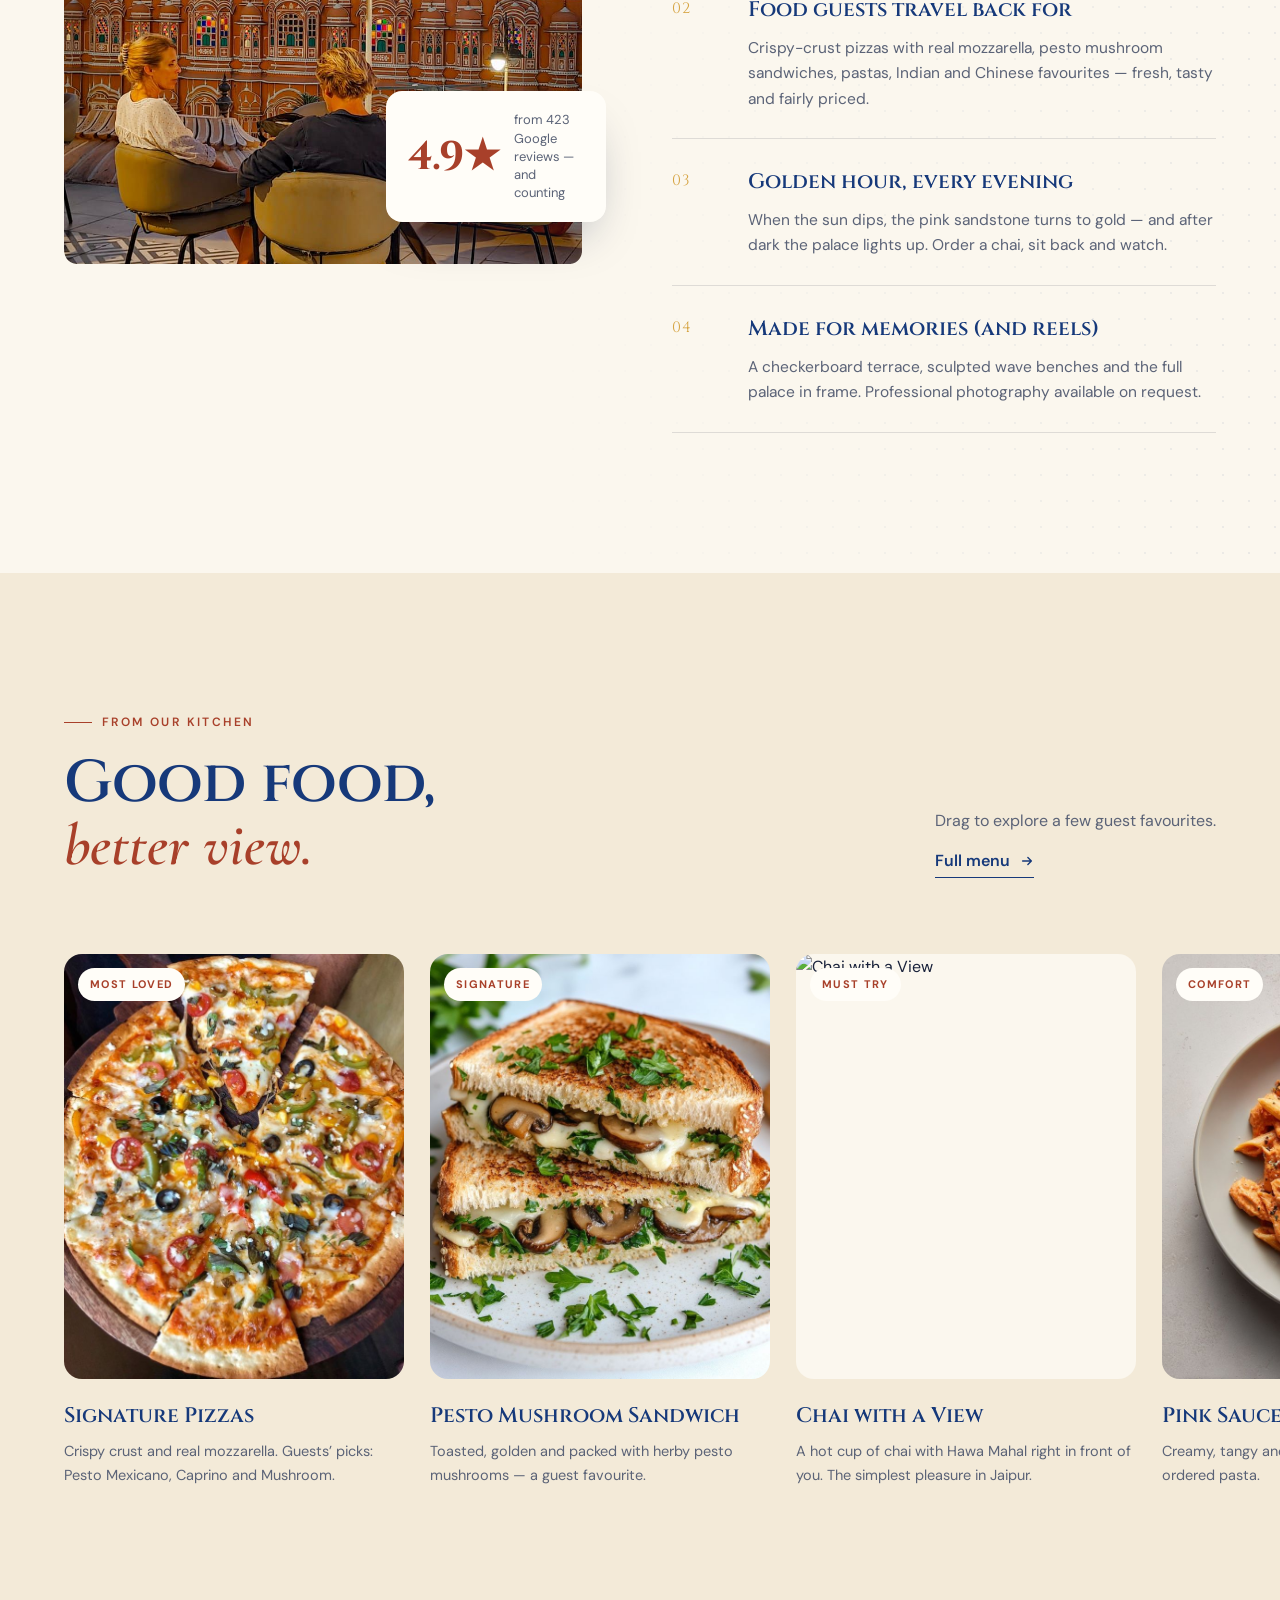
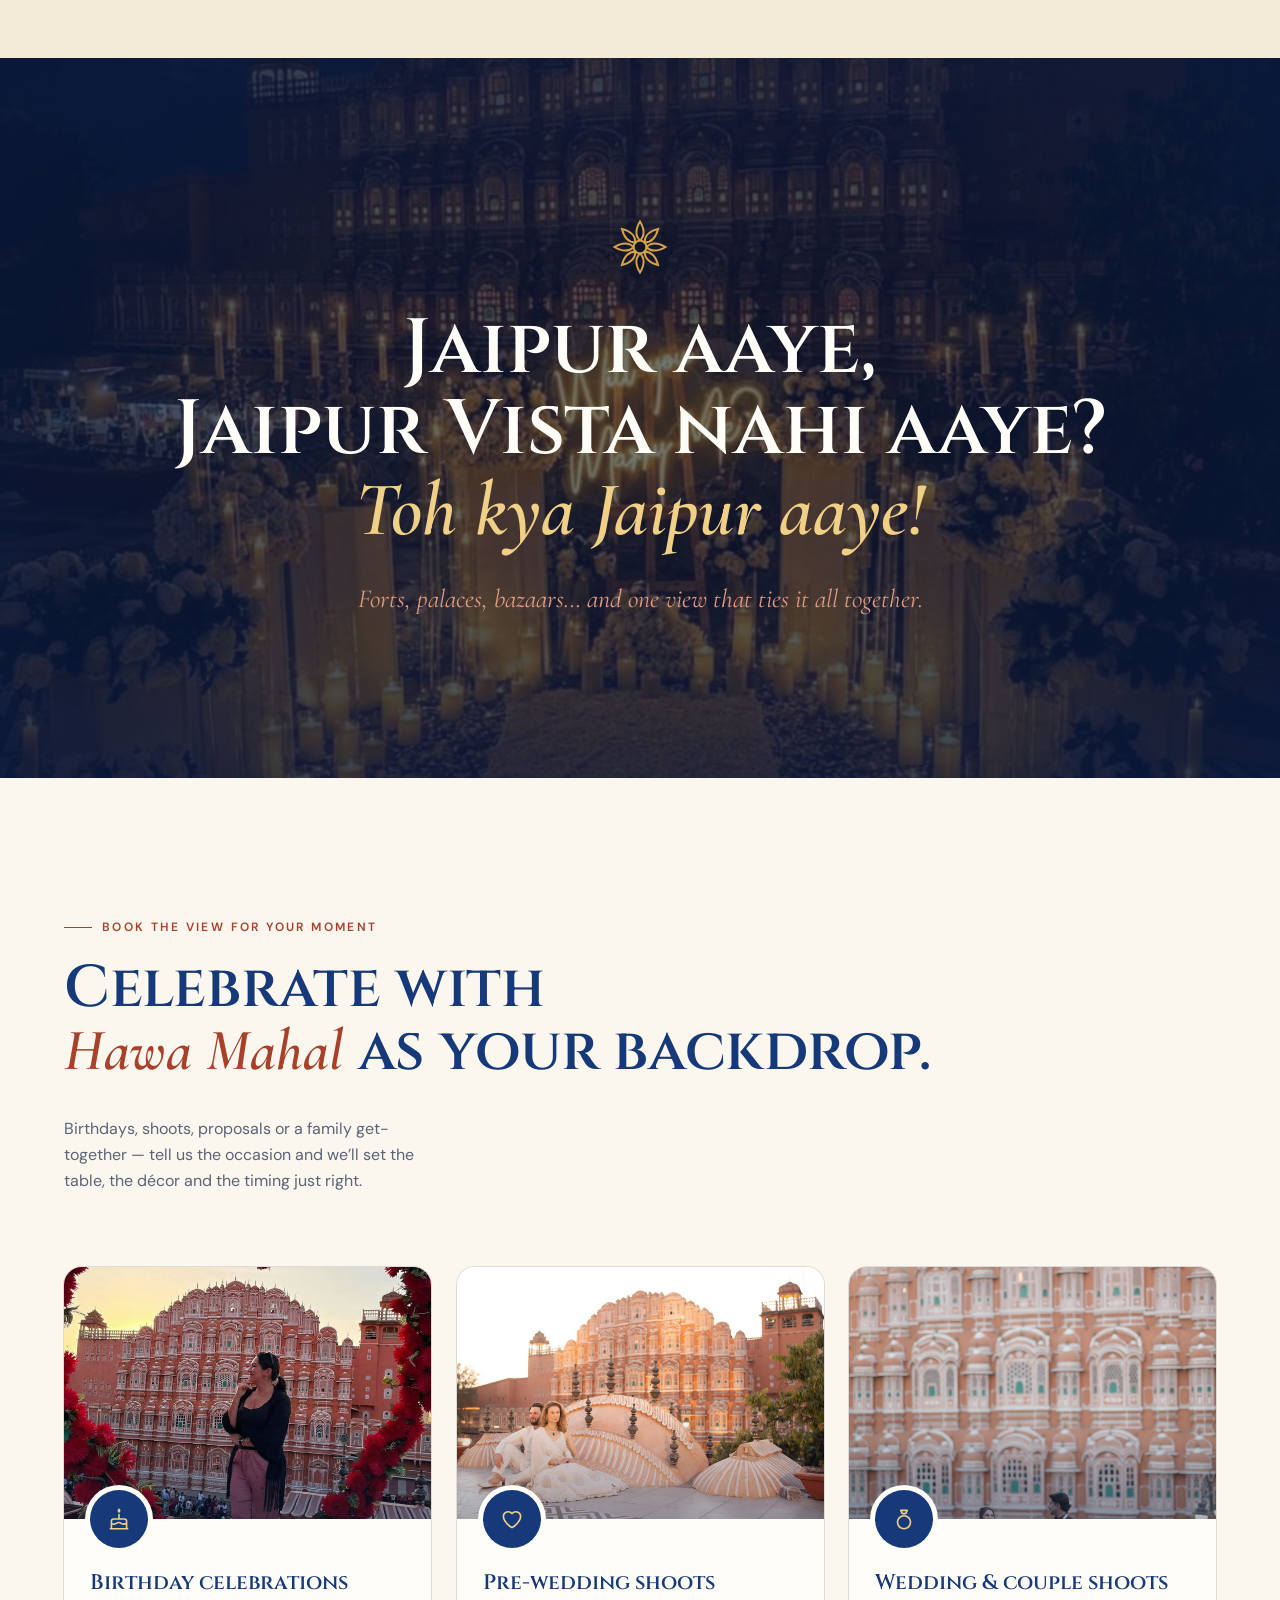
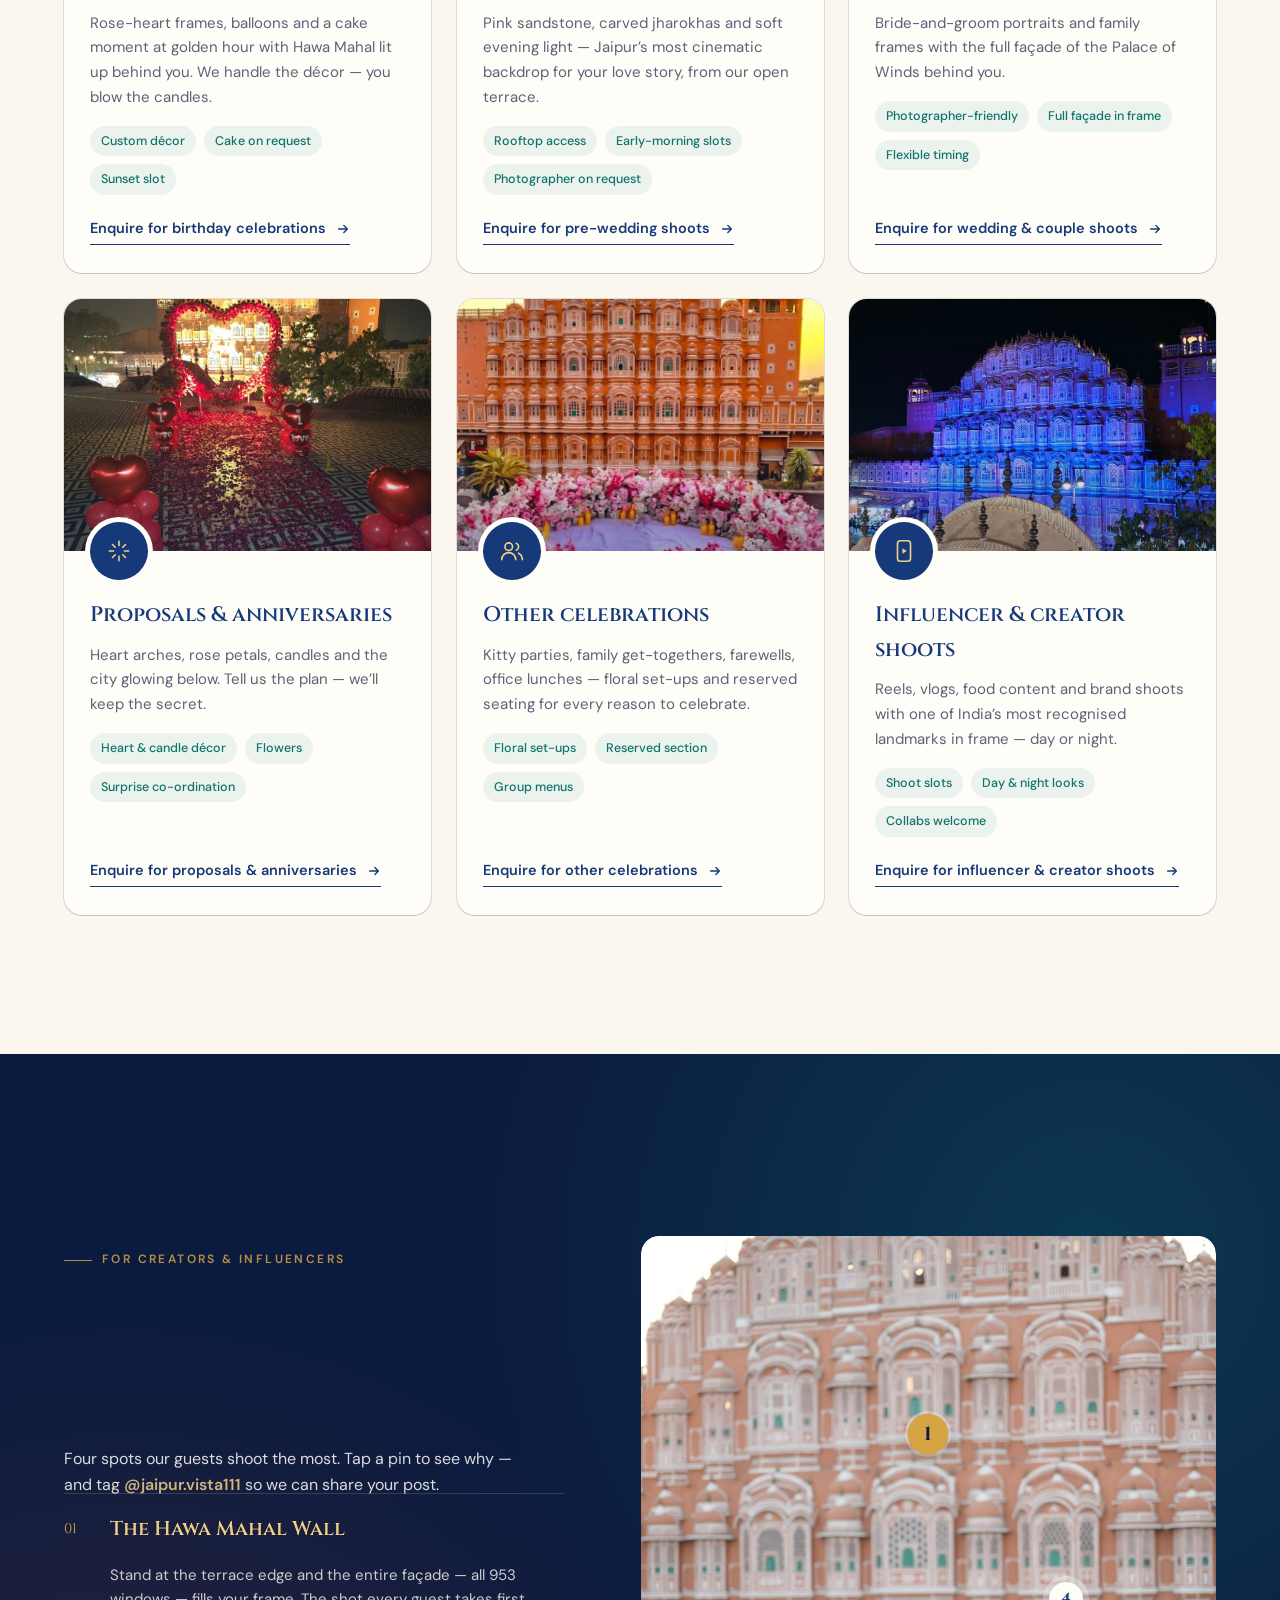
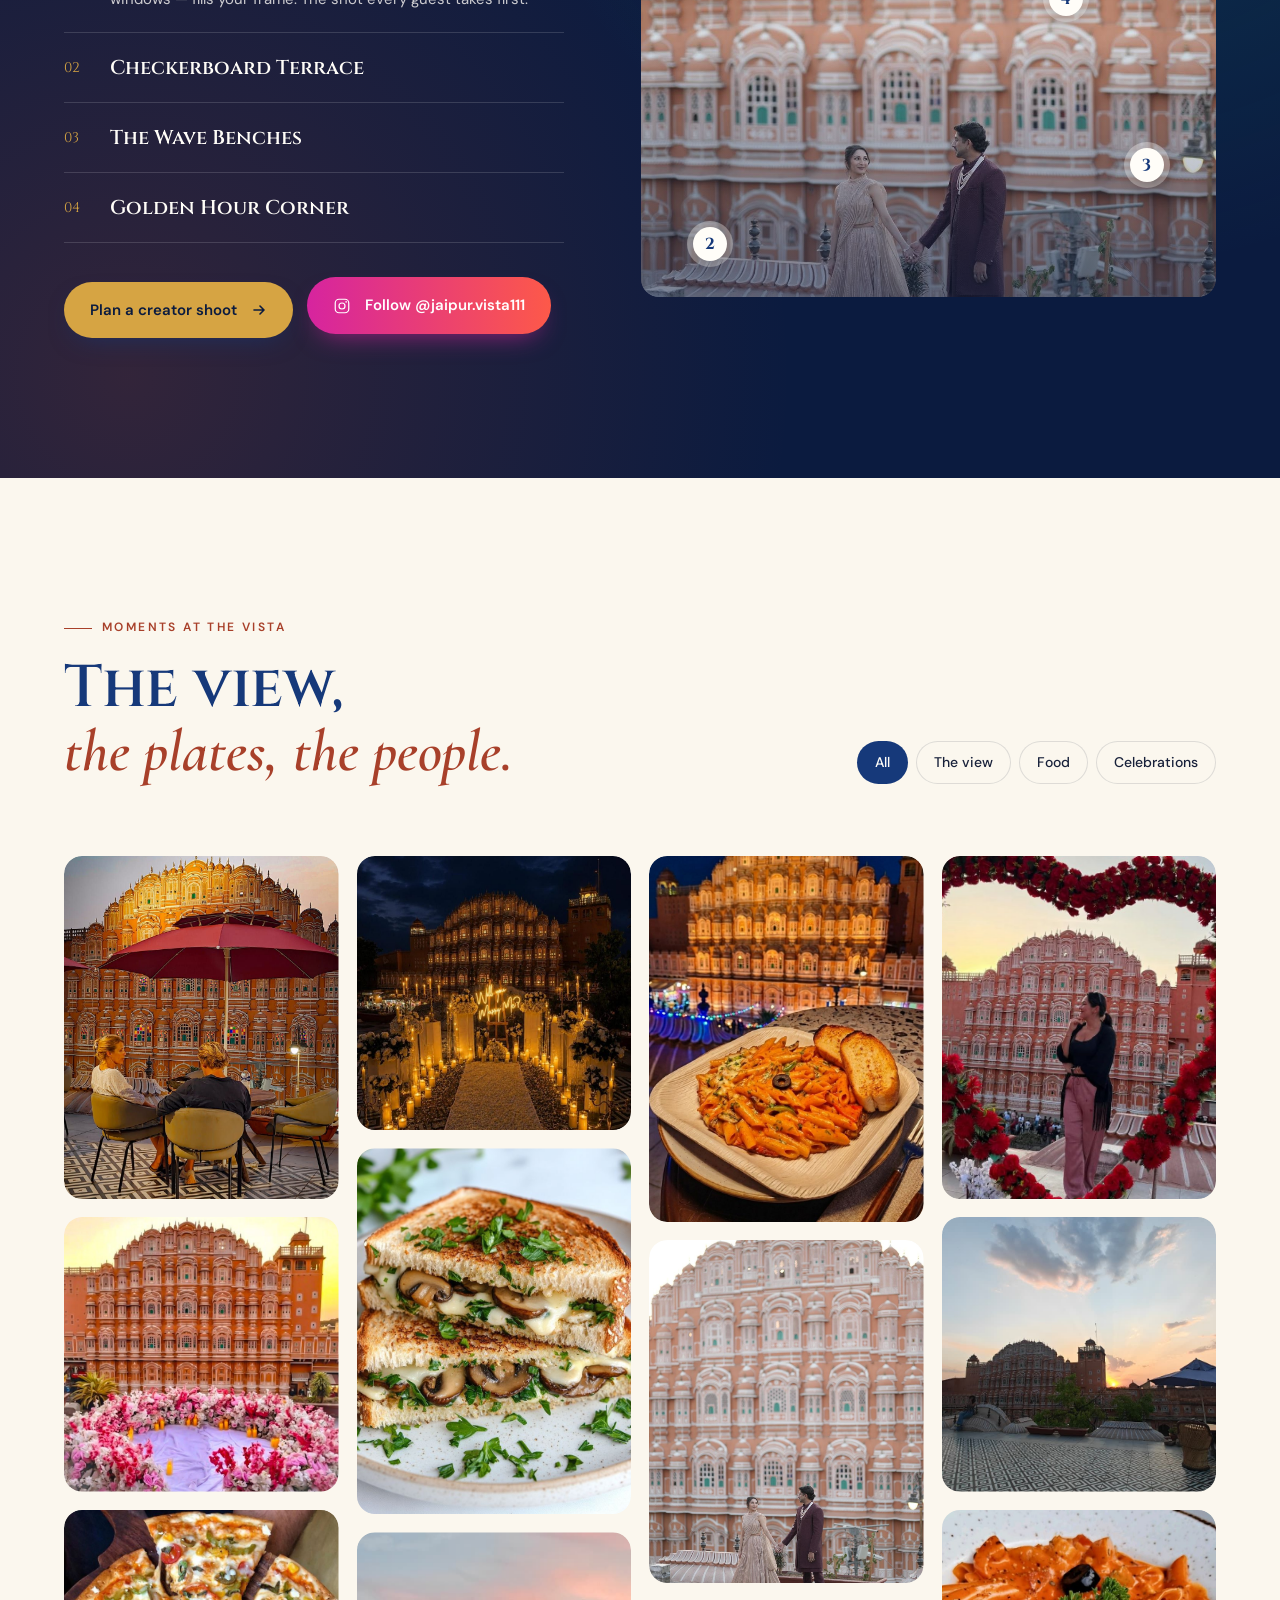
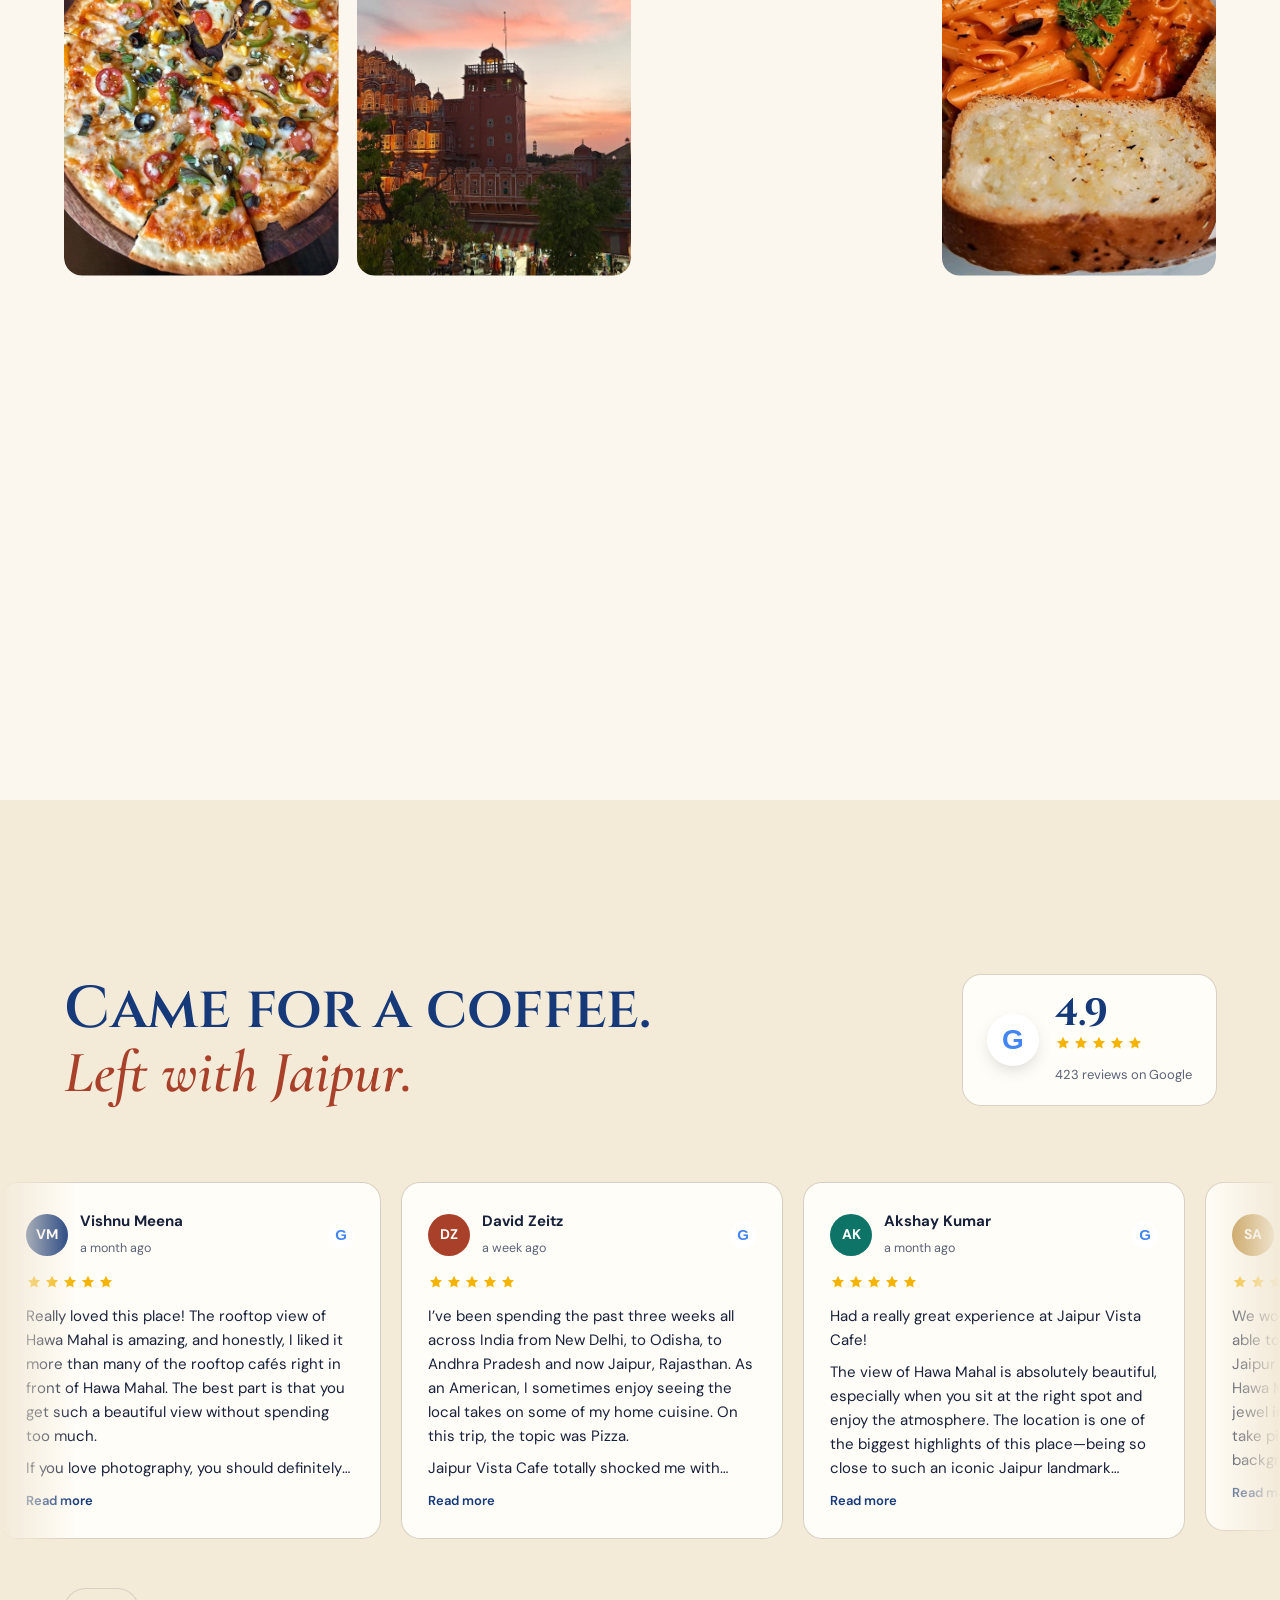
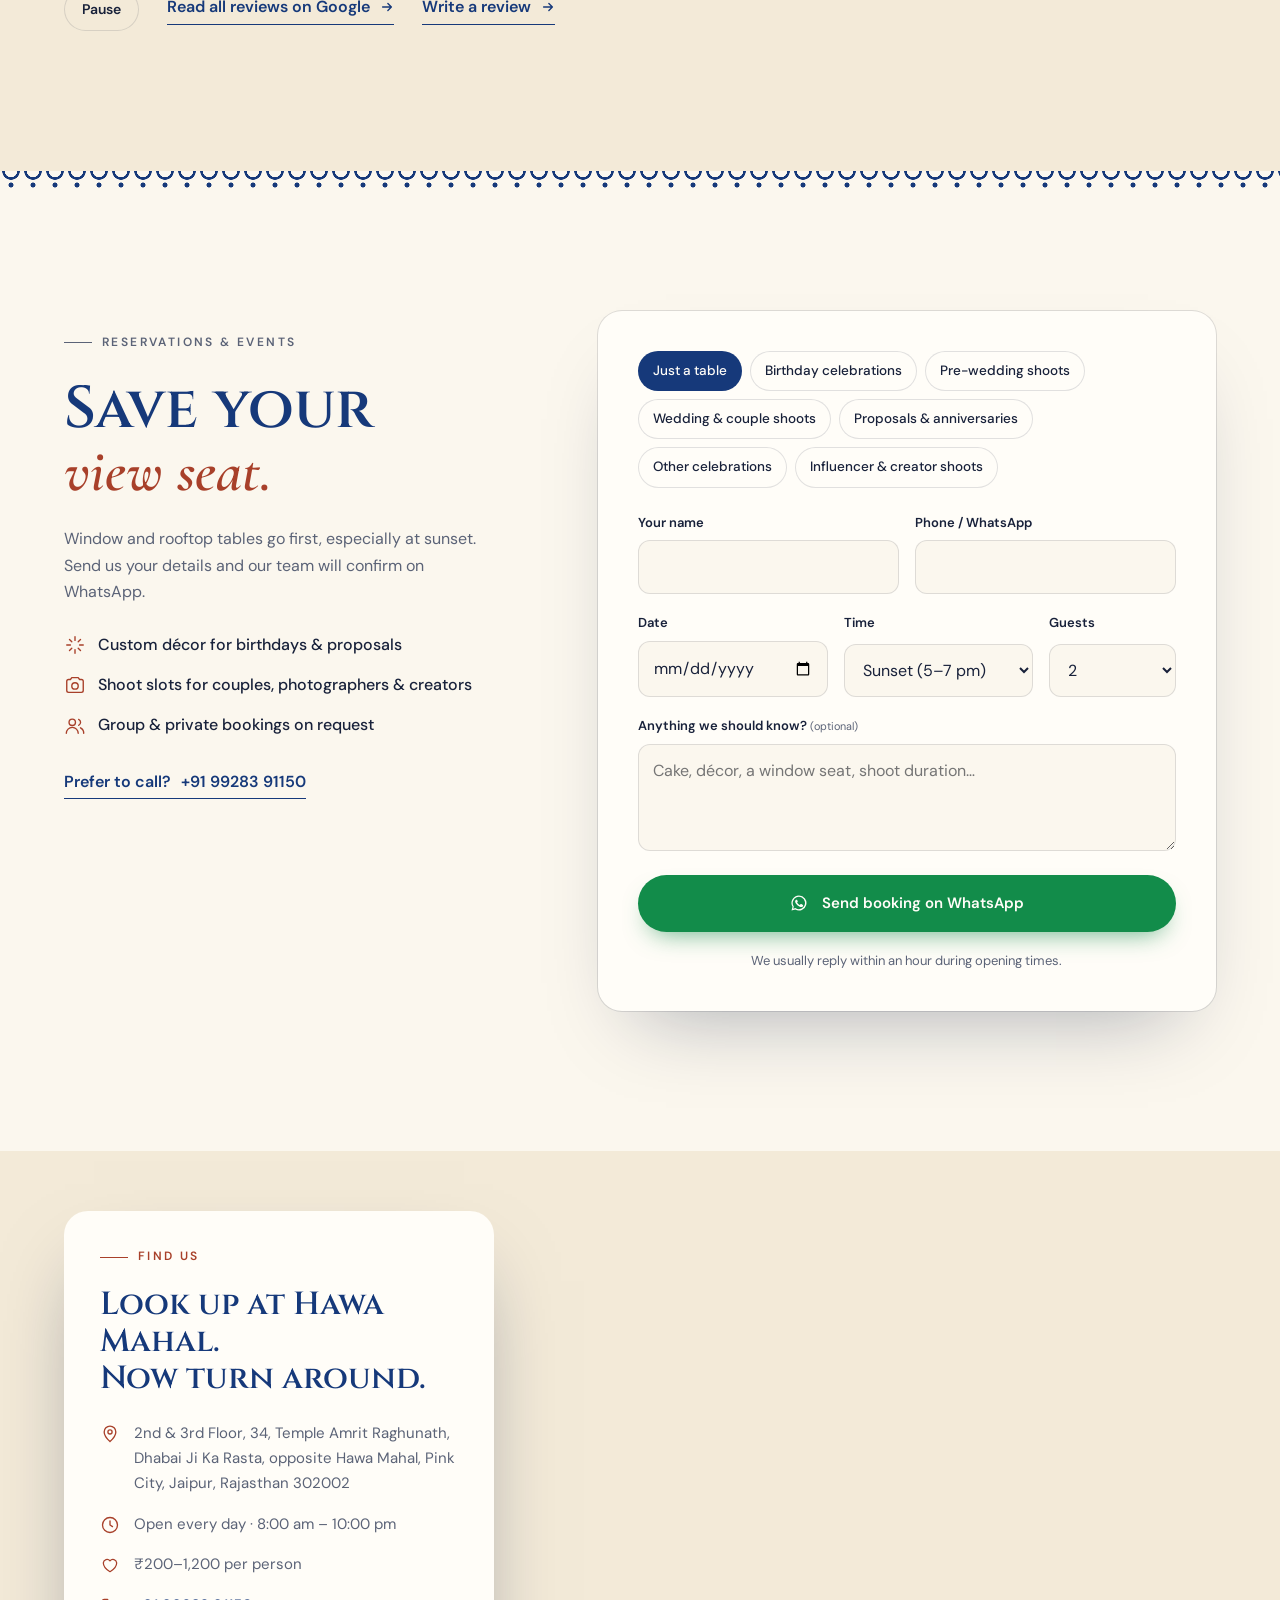
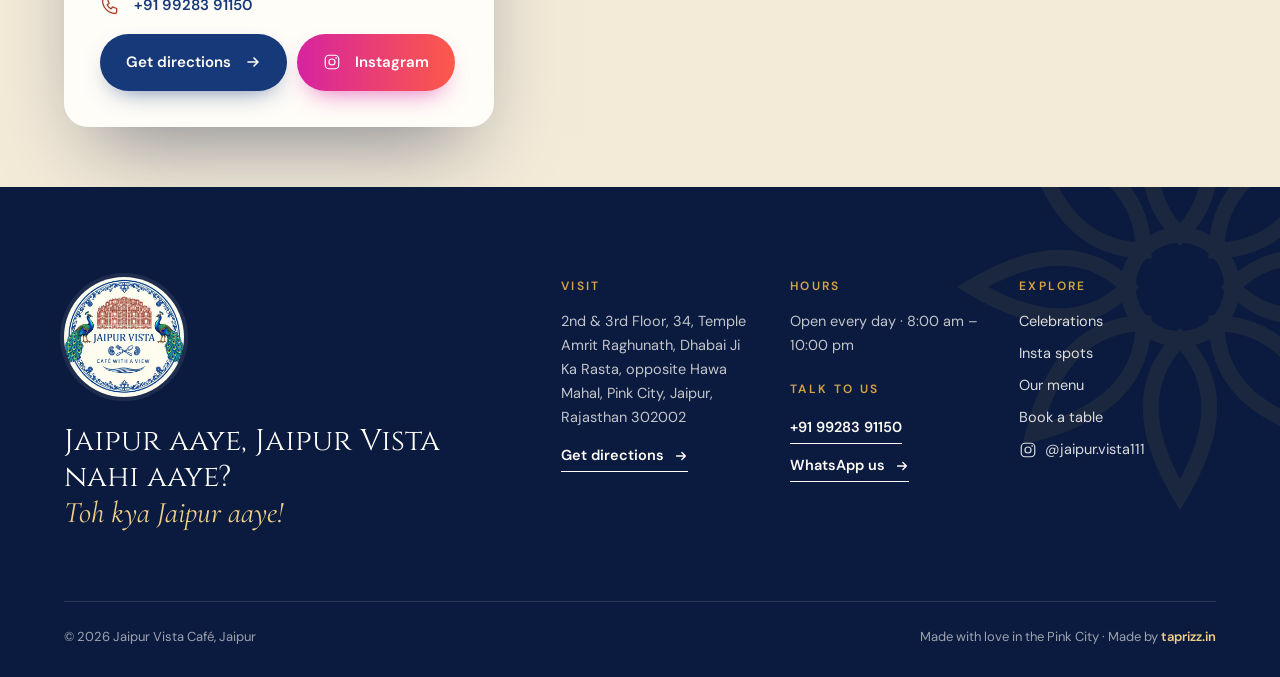
==== commit ed73f225: "Fix the phone hero: seamless transparent logo and one-screen layout - Convert the hero logo to a tra" ====
--- a/index.html
+++ b/index.html
@@ -32,11 +32,11 @@
 
 <!-- ============ HERO ============ -->
 <section class="hero" aria-labelledby="hero-h">
- <div class="hero-bg hero-bg-logo" data-speed="-0.12"><img class="hero-logo" src="assets/logo-hero.jpg" alt="Jaipur Vista — Café with a view logo" fetchpriority="high"></div>
+ <div class="hero-bg hero-bg-logo" data-speed="-0.12"><img class="hero-logo" src="assets/logo-hero.webp" alt="Jaipur Vista — Café with a view logo" fetchpriority="high"></div>
  <div class="hero-shade"></div>
  <svg class="hero-motif" aria-hidden="true"><use href="#i-motif"/></svg>
  <div class="wrap hero-in">
-  <p class="eyebrow hero-eyebrow"><span class="dot"></span>Rooftop café · Right opposite Hawa Mahal · Jaipur</p>
+  <p class="eyebrow hero-eyebrow"><span class="dot"></span>Rooftop café · Right opposite Hawa Mahal<span class="hide-sm"> · Jaipur</span></p>
   <h1 id="hero-h" class="hero-title split">Jaipur aaye ho?<br><em>Don’t miss a meal</em><br>at Jaipur Vista.</h1>
   <p class="hero-lede">A rooftop seat right opposite the Palace of Winds, crispy pizzas and hot chai at sunset — and the photos everyone back home will ask about.</p>
   <div class="hero-ctas">
--- a/style.css
+++ b/style.css
@@ -501,3 +501,33 @@
 .arch.jar{border-radius:0!important;clip-path:url(#jar-clip);-webkit-clip-path:url(#jar-clip);aspect-ratio:388/430;transform:translateY(30px) scale(.96);opacity:0;transition:opacity 1s var(--ease),transform 1.1s var(--ease)}
 .arch.jar.in{clip-path:url(#jar-clip);-webkit-clip-path:url(#jar-clip);transform:none;opacity:1}
 .arch.jar img{height:112%;margin-top:-6%}
+
+/* ===== phone hero: logo (transparent) + text fit one screen ===== */
+@media (max-width:860px){
+ .hero{min-height:0;height:auto;align-items:stretch;padding-bottom:0}
+ .hero-bg-logo{padding:78px 0 0;justify-content:center}
+ .hero-bg-logo .hero-logo{width:min(66vw,300px);height:auto;max-width:none;animation:logoIn 1.4s var(--ease) both}
+ .hero-in{padding:6px 20px 52px}
+ .hero-eyebrow{font-size:11px;letter-spacing:.14em;margin-bottom:12px}
+ .hero-title{font-size:clamp(30px,9vw,44px);line-height:1.04;margin-bottom:14px}
+ .hero-lede{font-size:15px;line-height:1.55;margin-bottom:20px}
+ .hero-ctas{gap:10px;flex-wrap:nowrap}
+ .hero-ctas .btn{flex:1 1 0;justify-content:center;padding:14px 10px;font-size:14px;white-space:nowrap}
+ .hero-meta{margin-top:20px;gap:10px;font-size:13px}
+ .scroll-cue{display:none}
+ .hero-motif{width:300px;height:300px;left:-120px;bottom:-100px}
+}
+@media (max-width:380px){
+ .hero-bg-logo .hero-logo{width:62vw}
+ .hero-ctas .btn{font-size:13px;padding:13px 8px}
+}
+
+/* phone polish */
+@media (max-width:860px){
+ .hide-sm{display:none}
+ .float-wa{opacity:0;pointer-events:none;transform:scale(.8)!important;transition:opacity .3s,transform .3s}
+ body.far .float-wa{opacity:1;pointer-events:auto;transform:none!important}
+ .head-in{gap:12px}
+ .brand b{font-size:16px;white-space:nowrap}
+}
+@media (max-width:400px){.brand b{font-size:14.5px;letter-spacing:.04em}.brand img{width:46px;height:46px}}
